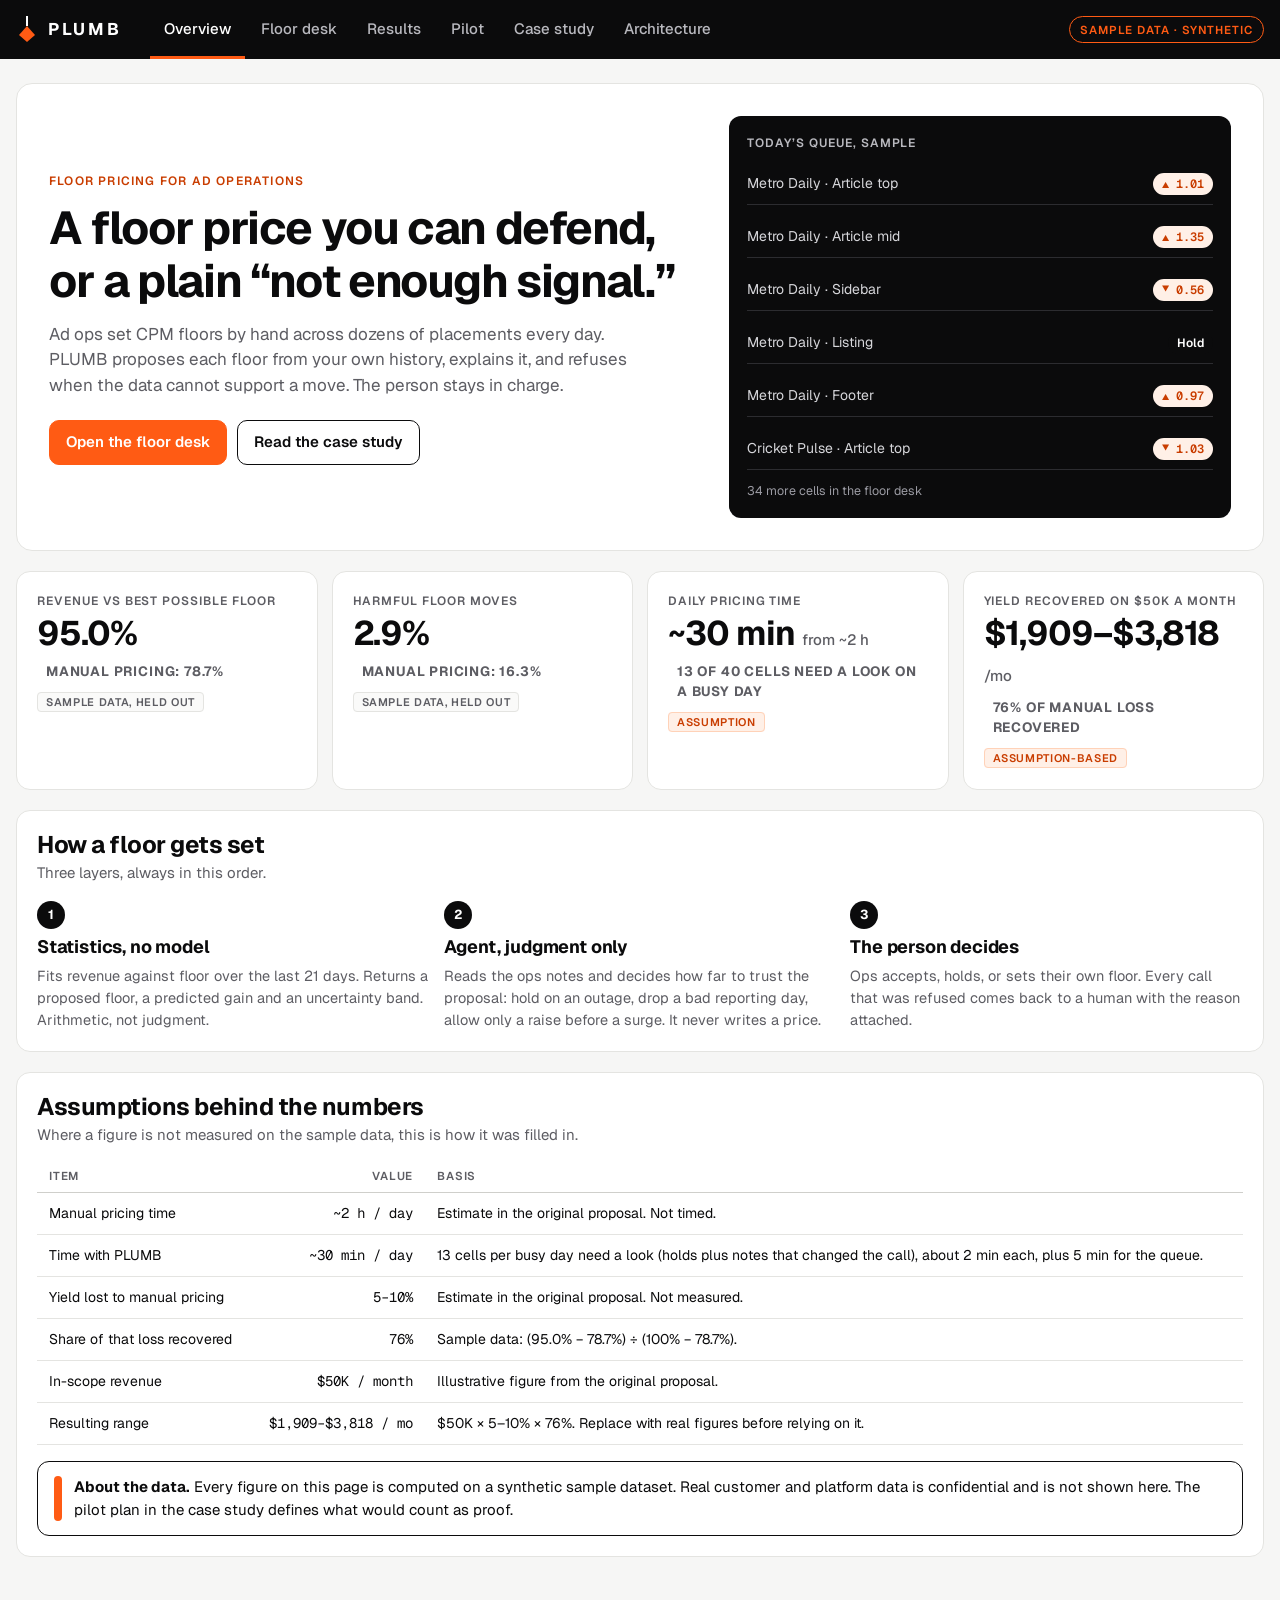
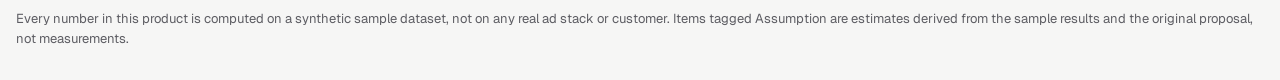
==== demo/index.html @ f1eec6b3 "Static hosting entry (demo/index.html) and Vercel notes Co-Authored-By: Claude Sonnet 5.5 <noreply@a" ====
<!doctype html><html lang="en"><head><meta charset="utf-8"><meta name="viewport" content="width=device-width, initial-scale=1"><style>:root{color-scheme:light}body{margin:0}[hidden]{display:none!important}</style><title>PLUMB</title></head><body>
<link rel="preconnect" href="https://fonts.googleapis.com">
<link rel="stylesheet" href="https://fonts.googleapis.com/css2?family=Geist:wght@400;500;600;700&family=Geist+Mono:wght@400;500&display=swap">
<style>
/* Product console: black top bar, white working surface, one orange for everything that is actionable or recommended. Red is reserved for warnings and misses. */
:root {
  --bg: #f6f6f5;
  --surface: #ffffff;
  --surface-2: #fafaf9;
  --ink: #0b0b0c;
  --muted: #5d5d63;
  --faint: #8c8c93;
  --line: #e4e4e1;
  --line-strong: #cfcfcb;
  --accent: #ff5b14;
  --accent-ink: #c93d00;
  --accent-soft: #fff0e7;
  --red: #d92d20;
  --red-soft: #fdecea;
  --font-ui: "Geist", system-ui, -apple-system, "Segoe UI", sans-serif;
  --font-num: "Geist Mono", ui-monospace, "SF Mono", Menlo, monospace;
  color-scheme: light;
}
* { box-sizing: border-box; }
body { background: var(--bg); color: var(--ink); font-family: var(--font-ui); font-size: 15px; line-height: 1.5; padding: 0; }
h1, h2, h3, h4 { margin: 0; line-height: 1.15; text-wrap: balance; letter-spacing: -0.01em; }
p { margin: 0; }
button { font: inherit; color: inherit; cursor: pointer; }
:focus-visible { outline: 2px solid var(--accent); outline-offset: 2px; }
.num { font-family: var(--font-num); font-variant-numeric: tabular-nums; }

/* top bar */
.topbar { background: var(--ink); color: #fff; padding: 0 16px; position: sticky; top: env(safe-area-inset-top, 0px); z-index: 20; }
.topin { max-width: 1280px; margin-inline: auto; display: flex; align-items: center; gap: 12px 28px; flex-wrap: wrap; min-height: 56px; }
.logo { display: flex; align-items: center; gap: 10px; font-weight: 700; letter-spacing: 0.16em; font-size: 17px; }
.logo svg { display: block; }
.navtabs { display: flex; gap: 2px; overflow-x: auto; flex: 1 1 auto; min-width: 0; }
.navtabs button { background: transparent; border: 0; color: #b9b9bf; padding: 18px 14px 15px; font-weight: 500; border-bottom: 3px solid transparent; white-space: nowrap; }
.navtabs button:hover { color: #fff; }
.navtabs button[aria-selected="true"] { color: #fff; border-bottom-color: var(--accent); }
.envchip { font-size: 11.5px; font-weight: 600; letter-spacing: 0.08em; text-transform: uppercase; border: 1px solid var(--accent); color: var(--accent); border-radius: 999px; padding: 4px 10px; white-space: nowrap; }

.page { max-width: 1280px; margin-inline: auto; padding-inline: 16px; padding-block: 24px 48px; display: flex; flex-direction: column; gap: 20px; }
.page[hidden] { display: none; }

/* pilot */
.tl { display: flex; gap: 4px; }
.tseg { display: flex; flex-direction: column; gap: 2px; padding: 8px 10px; border-radius: 8px; font-size: 12.5px; flex: 1 1 0; min-width: 0; }
.tseg b { font-size: 13px; }
.tseg.s1 { background: var(--surface-2); border: 1px solid var(--line); }
.tseg.s2 { background: var(--accent-soft); border: 1px solid #ffd2b8; color: var(--accent-ink); }
.tseg.s3 { background: var(--ink); color: #fff; }
ul.plain, ol.plain { padding-left: 20px; display: flex; flex-direction: column; gap: 8px; }
.chips { display: flex; flex-wrap: wrap; gap: 8px; }

/* shared */
.card { background: var(--surface); border: 1px solid var(--line); border-radius: 14px; padding: 20px; min-width: 0; }
.eyebrow { font-size: 12px; letter-spacing: 0.1em; text-transform: uppercase; font-weight: 600; color: var(--accent-ink); }
.label { font-size: 12px; letter-spacing: 0.08em; text-transform: uppercase; font-weight: 600; color: var(--muted); }
.btn { border-radius: 10px; padding: 10px 16px; font-weight: 600; border: 1px solid var(--ink); background: var(--surface); }
.btn:hover { background: var(--surface-2); }
.btn.primary { background: var(--accent); border-color: var(--accent); color: #fff; }
.btn.primary:hover { background: var(--accent-ink); border-color: var(--accent-ink); }
.btn.dark { background: var(--ink); color: #fff; }
.btn.dark:hover { background: #26262a; }
.btn.small { padding: 7px 12px; font-size: 13.5px; border-radius: 8px; }
.btn[aria-pressed="true"] { outline: 2px solid var(--accent); outline-offset: 1px; }
.btn[disabled] { opacity: 0.45; cursor: default; }
.pill { display: inline-flex; align-items: center; gap: 5px; font-size: 12px; font-weight: 600; padding: 2px 9px; border-radius: 999px; white-space: nowrap; }
.pill.rec { background: var(--accent-soft); color: var(--accent-ink); }
.pill.hold { background: var(--ink); color: #fff; }
.pill.flag { background: var(--red-soft); color: var(--red); }
.pill.plain { background: var(--surface-2); color: var(--muted); border: 1px solid var(--line); }
.tag { font-size: 11px; font-weight: 600; letter-spacing: 0.06em; text-transform: uppercase; padding: 2px 8px; border-radius: 4px; background: var(--surface-2); border: 1px solid var(--line); color: var(--muted); }
.tag.assume { background: var(--accent-soft); border-color: #ffd2b8; color: var(--accent-ink); }

/* overview */
.hero { display: grid; grid-template-columns: minmax(0, 1.3fr) minmax(0, 1fr); gap: 28px; align-items: center; padding: 32px; background: var(--surface); border: 1px solid var(--line); border-radius: 16px; }
.hero h1 { font-size: clamp(30px, 4.2vw, 46px); font-weight: 700; letter-spacing: -0.03em; }
.hero p.lead { color: var(--muted); font-size: 17px; margin-top: 14px; max-width: 54ch; }
.hero .ctas { display: flex; gap: 10px; flex-wrap: wrap; margin-top: 22px; }
.heroviz { background: var(--ink); color: #fff; border-radius: 12px; padding: 18px; display: flex; flex-direction: column; gap: 12px; }
.heroviz .row { display: flex; justify-content: space-between; align-items: center; gap: 12px; padding: 9px 0; border-bottom: 1px solid #2c2c30; font-size: 14px; }
.heroviz .row:last-child { border-bottom: 0; }
.heroviz .nm { color: #d6d6da; }
.kpis { display: grid; grid-template-columns: repeat(auto-fit, minmax(230px, 1fr)); gap: 14px; }
.kpi { display: flex; flex-direction: column; gap: 6px; }
.kpi .big { font-size: 34px; font-weight: 700; letter-spacing: -0.03em; line-height: 1.05; }
.kpi .big small { font-size: 15px; font-weight: 500; color: var(--muted); letter-spacing: 0; }
.kpi .vs { color: var(--muted); font-size: 13.5px; }
.steps { display: grid; grid-template-columns: repeat(auto-fit, minmax(260px, 1fr)); gap: 14px; }
.step { display: flex; flex-direction: column; gap: 8px; }
.step .n { width: 28px; height: 28px; border-radius: 50%; background: var(--ink); color: #fff; display: grid; place-items: center; font-weight: 700; font-size: 13px; }
.step h3 { font-size: 18px; }
.step p { color: var(--muted); font-size: 14.5px; }
.sectionhead { display: flex; flex-direction: column; gap: 4px; }
.sectionhead h2 { font-size: 24px; letter-spacing: -0.02em; }
.sectionhead p { color: var(--muted); }
.tablewrap { overflow-x: auto; }
table.t { border-collapse: collapse; width: 100%; font-size: 14px; }
table.t th { text-align: left; font-size: 11.5px; letter-spacing: 0.07em; text-transform: uppercase; color: var(--muted); font-weight: 600; padding: 8px 12px; border-bottom: 1px solid var(--line-strong); background: var(--surface); }
table.t td { padding: 10px 12px; border-bottom: 1px solid var(--line); vertical-align: top; }
table.t td.r, table.t th.r { text-align: right; }
.callout { border: 1px solid var(--ink); border-radius: 12px; padding: 14px 16px; background: var(--surface); display: flex; gap: 12px; align-items: flex-start; }
.callout b { font-weight: 700; }
.callout .mark { width: 8px; align-self: stretch; background: var(--accent); border-radius: 4px; flex: none; }

/* floor desk */
.toolbar { display: flex; flex-wrap: wrap; align-items: center; justify-content: space-between; gap: 12px 20px; }
.toolbar .left { display: flex; flex-direction: column; gap: 4px; }
.toolbar h2 { font-size: 24px; letter-spacing: -0.02em; }
.toolbar .actions { display: flex; gap: 8px; flex-wrap: wrap; align-items: center; }
select { font: inherit; padding: 8px 10px; border-radius: 8px; border: 1px solid var(--line-strong); background: var(--surface); color: var(--ink); }
.statusline { font-size: 14px; color: var(--muted); min-height: 21px; }
.statusline b { color: var(--ink); }
.filters { display: flex; gap: 8px; flex-wrap: wrap; align-items: center; justify-content: space-between; }
.chips { display: flex; gap: 6px; flex-wrap: wrap; }
.chip { border: 1px solid var(--line-strong); background: var(--surface); border-radius: 999px; padding: 6px 13px; font-weight: 500; font-size: 14px; }
.chip[aria-pressed="true"] { background: var(--ink); color: #fff; border-color: var(--ink); }
.chip .c { color: var(--faint); margin-left: 5px; font-family: var(--font-num); font-size: 12.5px; }
.chip[aria-pressed="true"] .c { color: #b9b9bf; }
.workspace { display: grid; grid-template-columns: minmax(0, 1.25fr) minmax(0, 1fr); gap: 16px; align-items: start; }
.queue { padding: 0; overflow: hidden; }
.queuescroll { max-height: 680px; overflow: auto; }
table.q { border-collapse: separate; border-spacing: 0; width: 100%; font-size: 14px; }
table.q th { position: sticky; top: 0; background: var(--surface-2); z-index: 2; text-align: left; font-size: 11.5px; letter-spacing: 0.07em; text-transform: uppercase; color: var(--muted); font-weight: 600; padding: 10px 12px; border-bottom: 1px solid var(--line-strong); white-space: nowrap; }
table.q td { padding: 9px 12px; border-bottom: 1px solid var(--line); white-space: nowrap; }
table.q tr.row { cursor: pointer; }
table.q tr.row:hover td { background: var(--surface-2); }
table.q tr.row[aria-selected="true"] td { background: var(--accent-soft); }
table.q tr.row[aria-selected="true"] td:first-child { box-shadow: inset 3px 0 0 var(--accent); }
table.q .r { text-align: right; }
table.q.wrap th { white-space: normal; min-width: 90px; }
table.q.wrap td { white-space: normal; }
.cn { font-weight: 600; }
.cs { color: var(--faint); font-size: 12.5px; }
.st-pending { color: var(--faint); }
.st-done { color: var(--accent-ink); font-weight: 600; }
.detail { position: sticky; top: calc(72px + env(safe-area-inset-top, 0px)); display: flex; flex-direction: column; gap: 14px; }
.detailhead { display: flex; flex-direction: column; gap: 4px; }
.detailhead h3 { font-size: 22px; letter-spacing: -0.02em; }
.detailhead .meta { color: var(--muted); font-size: 13.5px; display: flex; gap: 4px 14px; flex-wrap: wrap; }
.callbox { border: 1px solid var(--line-strong); border-radius: 12px; padding: 14px; display: flex; flex-direction: column; gap: 10px; }
.callbox.rec { border-color: var(--accent); background: var(--accent-soft); }
.callbox .big { font-size: 26px; font-weight: 700; letter-spacing: -0.02em; line-height: 1.1; }
.callbox .big.rec { color: var(--accent-ink); }
.callbox .why { color: var(--muted); font-size: 14px; }
dl.facts { display: grid; grid-template-columns: auto 1fr; gap: 5px 14px; margin: 0; font-size: 13.5px; }
dl.facts dt { color: var(--muted); }
dl.facts dd { margin: 0; text-align: right; }
.notes { display: flex; flex-direction: column; gap: 8px; margin: 0; padding: 0; list-style: none; }
.notes li { border: 1px solid var(--line); border-radius: 8px; padding: 8px 10px; background: var(--surface-2); font-size: 13.5px; display: flex; flex-direction: column; gap: 3px; }
.notes .age { font-size: 11px; color: var(--faint); letter-spacing: 0.05em; text-transform: uppercase; font-weight: 600; }
.notes .read { font-size: 12.5px; color: var(--accent-ink); font-weight: 600; }
.empty { color: var(--faint); font-size: 13.5px; }
.decide .row { display: flex; flex-wrap: wrap; gap: 8px; }
.custom { display: flex; align-items: center; gap: 10px; flex-wrap: wrap; font-size: 13.5px; color: var(--muted); margin-top: 10px; }
.custom input[type="range"] { flex: 1 1 140px; accent-color: var(--accent); min-width: 0; }
svg.chart { width: 100%; height: auto; display: block; }
svg text { font-family: var(--font-num); font-size: 11px; fill: var(--muted); }
svg .axis { stroke: var(--line-strong); }
svg .grid { stroke: var(--line); stroke-dasharray: 2 4; }
svg .fit { stroke: var(--accent); stroke-width: 2.6; fill: none; }
svg .fitraw { stroke: var(--faint); stroke-width: 1.5; stroke-dasharray: 5 4; fill: none; }
svg .pt { fill: var(--ink); opacity: 0.85; }
svg .ptx { fill: var(--surface); stroke: var(--red); stroke-width: 1.8; }
svg .now { stroke: var(--ink); stroke-width: 1.4; }
svg .sys { stroke: var(--accent); stroke-width: 2; }
svg .man { stroke: var(--faint); stroke-width: 1.6; stroke-dasharray: 4 3; }
svg .best { stroke: var(--red); stroke-width: 1.4; stroke-dasharray: 2 3; }
svg text.l-now { fill: var(--ink); font-weight: 500; }
svg text.l-sys { fill: var(--accent-ink); font-weight: 500; }
svg text.l-man { fill: var(--muted); }
.daysummary { display: flex; flex-direction: column; gap: 12px; }
.sumrow { display: grid; grid-template-columns: minmax(130px, 200px) minmax(0, 1fr) 150px; gap: 6px 14px; align-items: center; font-size: 14px; }
.sumrow .bar { height: 14px; border-radius: 4px; background: var(--line); position: relative; }
.sumrow .bar i { position: absolute; inset: 0 auto 0 0; border-radius: 4px; background: var(--faint); }
.sumrow.you .bar i { background: var(--accent); }
.sumrow.best .bar i { background: var(--ink); }
.sumrow .v { text-align: right; font-family: var(--font-num); font-size: 13px; }
.sumrow.you { font-weight: 700; }
.resulttable td.r { text-align: right; white-space: nowrap; }
.resulttable tr.you td { font-weight: 700; background: var(--accent-soft); }
.dot { display: inline-block; width: 10px; height: 10px; border-radius: 50%; margin-right: 8px; vertical-align: -1px; }

/* results */
.arm { display: grid; grid-template-columns: minmax(170px, 260px) minmax(0, 1fr) 190px; gap: 6px 14px; align-items: center; padding: 8px 0; border-bottom: 1px solid var(--line); }
.arm:last-child { border-bottom: 0; }
.arm .nm { font-weight: 500; }
.arm .barbig { height: 20px; border-radius: 4px; background: var(--line); position: relative; }
.arm .barbig i { position: absolute; inset: 0 auto 0 0; border-radius: 4px; }
.arm .barbig b { position: absolute; top: 6px; bottom: 6px; background: var(--ink); opacity: 0.35; border-radius: 2px; }
.arm .vals { font-family: var(--font-num); font-size: 12.5px; text-align: right; color: var(--muted); line-height: 1.35; }
.arm .vals strong { color: var(--ink); font-size: 14px; }
.verdicts { display: grid; grid-template-columns: repeat(auto-fit, minmax(250px, 1fr)); gap: 12px; }
.verdict { border: 1px solid var(--line); border-radius: 12px; padding: 14px; display: flex; flex-direction: column; gap: 8px; background: var(--surface); }
.verdict h3 { font-size: 16px; }
.verdict p { color: var(--muted); font-size: 14px; }
.vs { align-self: flex-start; font-size: 11.5px; font-weight: 700; letter-spacing: 0.06em; text-transform: uppercase; padding: 3px 9px; border-radius: 4px; }
.vs.yes { background: var(--ink); color: #fff; }
.vs.no { background: var(--red-soft); color: var(--red); }
.vs.mix { background: var(--accent-soft); color: var(--accent-ink); }
.two { display: grid; grid-template-columns: repeat(auto-fit, minmax(340px, 1fr)); gap: 16px; }
td.heat { text-align: center; font-family: var(--font-num); }
td.best { font-weight: 700; color: var(--accent-ink); }

/* case study */
.article { max-width: 760px; margin-inline: auto; display: flex; flex-direction: column; gap: 18px; width: 100%; }
.article h1 { font-size: clamp(30px, 4vw, 42px); font-weight: 700; letter-spacing: -0.03em; }
.article h2 { font-size: 24px; letter-spacing: -0.02em; margin-top: 14px; }
.article p, .article li { color: #2a2a2e; font-size: 16.5px; line-height: 1.6; }
.article ul, .article ol { margin: 0; padding-left: 22px; display: flex; flex-direction: column; gap: 8px; }
.byline { color: var(--muted); font-size: 14px; display: flex; gap: 6px 16px; flex-wrap: wrap; }
.facts4 { display: grid; grid-template-columns: repeat(auto-fit, minmax(150px, 1fr)); gap: 10px; }
.facts4 > div { border: 1px solid var(--line); border-radius: 10px; padding: 12px; background: var(--surface); display: flex; flex-direction: column; gap: 2px; }
.facts4 b { font-size: 22px; letter-spacing: -0.02em; }
.facts4 span { color: var(--muted); font-size: 13px; }
.iter { display: flex; flex-direction: column; gap: 10px; }
.iter .it { border-left: 3px solid var(--accent); padding: 4px 0 4px 14px; }
.iter .it h3 { font-size: 16.5px; }
.iter .it p { font-size: 15.5px; }

/* architecture */
.flow { display: grid; grid-template-columns: repeat(5, minmax(0, 1fr)); gap: 0; align-items: stretch; }
.node { border: 1px solid var(--line-strong); border-radius: 12px; padding: 14px; background: var(--surface); display: flex; flex-direction: column; gap: 6px; position: relative; margin-right: 26px; }
.node:last-child { margin-right: 0; }
.node:not(:last-child)::after { content: ""; position: absolute; right: -26px; top: 50%; width: 26px; height: 2px; background: var(--ink); }
.node:not(:last-child)::before { content: ""; position: absolute; right: -27px; top: calc(50% - 4px); border-left: 7px solid var(--ink); border-top: 5px solid transparent; border-bottom: 5px solid transparent; }
.node.hot { border-color: var(--accent); background: var(--accent-soft); }
.node.dark { background: var(--ink); color: #fff; border-color: var(--ink); }
.node h3 { font-size: 15.5px; }
.node p { font-size: 13px; color: var(--muted); }
.node.dark p { color: #c7c7cc; }
pre.code { background: var(--ink); color: #f2f2f3; border-radius: 12px; padding: 16px; font-family: var(--font-num); font-size: 12.5px; line-height: 1.55; overflow-x: auto; margin: 0; }
pre.code .k { color: #ffa77a; }
.layers { display: grid; grid-template-columns: repeat(auto-fit, minmax(280px, 1fr)); gap: 14px; }
.layers .card { display: flex; flex-direction: column; gap: 8px; }
.layers h3 { font-size: 18px; }
.layers p, .layers li { font-size: 14.5px; color: var(--muted); }
.layers ul { margin: 0; padding-left: 18px; display: flex; flex-direction: column; gap: 4px; }
footer.foot { color: var(--muted); font-size: 13px; padding-block: 4px; }

@media (max-width: 960px) {
  .hero { grid-template-columns: minmax(0, 1fr); padding: 22px; }
  .workspace { grid-template-columns: minmax(0, 1fr); }
  .detail { position: static; }
  .flow { grid-template-columns: minmax(0, 1fr); gap: 26px; }
  .node { margin-right: 0; }
  .node:not(:last-child)::after { right: auto; left: 50%; top: auto; bottom: -26px; width: 2px; height: 26px; }
  .node:not(:last-child)::before { right: auto; left: calc(50% - 4px); top: auto; bottom: -27px; border-left: 5px solid transparent; border-right: 5px solid transparent; border-top: 7px solid var(--ink); border-bottom: 0; }
}
@media (max-width: 640px) {
  .arm { grid-template-columns: minmax(0, 1fr); }
  .arm .vals { text-align: left; }
  .sumrow { grid-template-columns: minmax(0, 1fr); }
  .sumrow .v { text-align: left; }
  .hide-s { display: none; }
  .card { padding: 16px; }
}
</style>

<div class="topbar">
  <div class="topin">
    <div class="logo">
      <svg width="22" height="26" viewBox="0 0 22 26" aria-hidden="true"><line x1="11" y1="0" x2="11" y2="10" stroke="#fff" stroke-width="2"/><path d="M11 10 L19 19 L11 26 L3 19 Z" fill="#ff5b14"/></svg>
      PLUMB
    </div>
    <nav class="navtabs" role="tablist" aria-label="Sections">
      <button role="tab" id="tab-overview" aria-selected="true" type="button">Overview</button>
      <button role="tab" id="tab-desk" aria-selected="false" type="button">Floor desk</button>
      <button role="tab" id="tab-results" aria-selected="false" type="button">Results</button>
      <button role="tab" id="tab-pilot" aria-selected="false" type="button">Pilot</button>
      <button role="tab" id="tab-case" aria-selected="false" type="button">Case study</button>
      <button role="tab" id="tab-arch" aria-selected="false" type="button">Architecture</button>
    </nav>
    <span class="envchip">Sample data &middot; synthetic</span>
  </div>
</div>

<main class="page" id="p-overview" role="tabpanel"></main>
<main class="page" id="p-desk" role="tabpanel" hidden></main>
<main class="page" id="p-results" role="tabpanel" hidden></main>
<main class="page" id="p-pilot" role="tabpanel" hidden></main>
<main class="page" id="p-case" role="tabpanel" hidden></main>
<main class="page" id="p-arch" role="tabpanel" hidden></main>
<div class="page" style="padding-block: 0 28px"><footer class="foot">Every number in this product is computed on a synthetic sample dataset, not on any real ad stack or customer. Items tagged Assumption are estimates derived from the sample results and the original proposal, not measurements.</footer></div>

<script>
const DAYS = [{"d":109,"date":"2026-07-19","cells":[{"p":0,"name":"Metro Daily \u00b7 Article top","site":"Metro Daily","place":"Article top","tier":"thick","req":16688,"cur":0.9954,"manual":1.1404,"target":0.9954,"refused":false,"reason":"","hist_f":[0.9596,0.957,0.9746,1.0423,0.9689,1.0004,1.0635,1.0797,1.1073,0.9405,0.9976,0.9588,1.0129,1.0399,1.0181,0.9108,0.8558,0.9155,0.873,0.9957,0.9954],"hist_R":[1.5913,1.0821,1.1268,1.1591,1.1861,1.2098,1.1081,1.0973,0.8978,1.0412,1.0915,1.152,1.0893,1.0393,1.0586,1.1263,1.0056,0.9785,1.0261,1.1211,1.1115],"notes":[{"age":2,"text":"Deploy v2.26 rolled out, no change in bid flow"}],"beta":[1.1531,-0.6074,-11.9639],"beta_raw":[1.1531,-0.6074,-11.9639],"gain":0.0075,"se":0.0125,"z":0.5958,"concave":true,"exclude_last":0,"direction":"both","evidence":[["benign, ignored","Deploy v2.26 rolled out, no change in bid flow"]],"curve":[[0.3556,19.8319],[0.3794,19.8358],[0.4049,19.8377],[0.432,19.8431],[0.4609,19.8455],[0.4918,19.8493],[0.5248,19.8566],[0.56,19.8595],[0.5975,19.8642],[0.6375,19.8813],[0.6802,19.9016],[0.7258,19.9128],[0.7745,19.8941],[0.8264,19.8955],[0.8817,19.861],[0.9408,19.7953],[1.0039,19.596],[1.0712,19.3721],[1.1429,19.0326],[1.2195,18.4606],[1.3012,17.7937],[1.3884,16.9458],[1.4815,15.7709],[1.5808,14.7996],[1.6867,13.3872],[1.7997,11.9495],[1.9203,10.4889],[2.049,9.2684],[2.1863,8.0972],[2.3328,6.7258],[2.4891,5.5094],[2.6559,4.5017],[2.8339,3.7325]],"best":0.7258},{"p":1,"name":"Metro Daily \u00b7 Article mid","site":"Metro Daily","place":"Article mid","tier":"thick","req":52814,"cur":1.7756,"manual":1.97,"target":1.7756,"refused":false,"reason":"","hist_f":[2.4726,2.1971,2.2894,2.1517,2.1474,2.3138,2.2569,2.2703,2.3769,2.1496,1.8429,1.8512,1.804,1.6872,1.9021,1.7883,1.7596,1.7557,1.7309,1.7654,1.7756],"hist_R":[0.9039,0.8888,0.8634,0.9372,1.1152,1.1694,1.1355,0.8871,0.9531,0.9265,1.2832,1.296,1.2803,0.9436,1.4088,1.3649,1.3202,1.4201,1.4347,1.275,1.2513],"notes":[{"age":1,"text":"Invoice reconciliation for last month done"}],"beta":[1.2823,-0.5951,-2.2677],"beta_raw":[1.2823,-0.5951,-2.2677],"gain":0.039,"se":0.1706,"z":0.2288,"concave":true,"exclude_last":0,"direction":"both","evidence":[],"curve":[[0.6375,69.8727],[0.6802,69.9448],[0.7258,70.0199],[0.7745,70.0118],[0.8264,70.1017],[0.8817,70.1064],[0.9408,70.1342],[1.0039,69.925],[1.0712,69.7686],[1.1429,69.4269],[1.2195,68.6973],[1.3012,67.9293],[1.3884,67.1732],[1.4815,65.8773],[1.5808,64.6417],[1.6867,62.5619],[1.7997,59.9871],[1.9203,57.0116],[2.049,54.3296],[2.1863,51.6009],[2.3328,47.6998],[2.4891,43.657],[2.6559,39.7059],[2.8339,35.8218],[3.0238,32.7654],[3.2264,29.4958],[3.4426,26.013],[3.6733,22.6763],[3.9195,19.0188],[4.1822,15.6294],[4.4624,13.503],[4.7614,11.3349],[5.0805,9.514]],"best":0.9408},{"p":2,"name":"Metro Daily \u00b7 Sidebar","site":"Metro Daily","place":"Sidebar","tier":"thick","req":171586,"cur":0.6676,"manual":0.8709,"target":0.6676,"refused":false,"reason":"","hist_f":[0.5936,0.6287,0.7152,0.6847,0.7457,0.7159,0.7279,0.7642,0.7795,0.736,0.7157,0.6907,0.6968,0.7243,0.6654,0.7261,0.6756,0.6178,0.6598,0.6842,0.6676],"hist_R":[0.6001,0.7531,0.7739,0.7541,0.7022,0.7483,0.6776,0.7006,0.6212,0.7423,0.7354,0.7075,0.7742,0.7456,0.6931,0.5872,0.6056,0.6896,0.7303,0.699,0.6971],"notes":[{"age":2,"text":"New ops dashboard link shared in channel"}],"beta":[0.7185,0.26,-4.4382],"beta_raw":[0.7185,0.26,-4.4382],"gain":0.0038,"se":0.0052,"z":0.7333,"concave":true,"exclude_last":0,"direction":"both","evidence":[],"curve":[[0.241,130.2765],[0.2571,130.2893],[0.2743,130.3053],[0.2927,130.3262],[0.3123,130.3345],[0.3333,130.3646],[0.3556,130.3755],[0.3794,130.4109],[0.4049,130.4396],[0.432,130.4609],[0.4609,130.3966],[0.4918,130.3583],[0.5248,130.3497],[0.56,129.7223],[0.5975,129.2136],[0.6375,127.9931],[0.6802,126.4604],[0.7258,123.9163],[0.7745,120.1127],[0.8264,114.6388],[0.8817,109.0269],[0.9408,102.7346],[1.0039,94.5596],[1.0712,85.7098],[1.1429,76.8877],[1.2195,66.304],[1.3012,57.7132],[1.3884,49.3487],[1.4815,41.1512],[1.5808,33.4944],[1.6867,27.0115],[1.7997,21.0388],[1.9203,16.555]],"best":0.432},{"p":3,"name":"Metro Daily \u00b7 Listing","site":"Metro Daily","place":"Listing","tier":"thin","req":399,"cur":2.0751,"manual":2.0751,"target":2.0751,"refused":true,"reason":"insufficient_signal: thin traffic","hist_f":[2.2441,2.2767,2.2345,2.2537,2.256,2.0385,2.0584,2.0973,2.0737,2.0855,2.0556,2.001,1.9312,1.9997,1.9096,2.0017,2.0205,2.0439,2.1206,2.2577,2.0751],"hist_R":[2.3842,2.1486,1.9692,2.5883,2.5412,2.5006,2.4079,2.2256,2.0893,2.3464,2.2776,2.2214,2.4897,2.6425,2.5138,2.0556,1.884,2.0302,2.0242,2.1271,2.0742],"notes":[{"age":2,"text":"New ops dashboard link shared in channel"}],"beta":[2.1845,-1.4256,32.7408],"beta_raw":[2.1845,-1.4256,32.7408],"gain":2.4027,"se":1.2921,"z":1.8596,"concave":false,"exclude_last":0,"direction":"both","evidence":[],"curve":[[0.7745,0.8585],[0.8264,0.8588],[0.8817,0.859],[0.9408,0.8594],[1.0039,0.8598],[1.0712,0.8601],[1.1429,0.8608],[1.2195,0.8603],[1.3012,0.86],[1.3884,0.86],[1.4815,0.8585],[1.5808,0.8572],[1.6867,0.8542],[1.7997,0.8485],[1.9203,0.8396],[2.049,0.8288],[2.1863,0.8161],[2.3328,0.8022],[2.4891,0.7852],[2.6559,0.7598],[2.8339,0.7326],[3.0238,0.7059],[3.2264,0.6714],[3.4426,0.6378],[3.6733,0.5982],[3.9195,0.5534],[4.1822,0.5103],[4.4624,0.4722],[4.7614,0.4238],[5.0805,0.3722],[5.421,0.3322],[5.7842,0.2954],[6.1718,0.2576]],"best":1.1429},{"p":4,"name":"Metro Daily \u00b7 Footer","site":"Metro Daily","place":"Footer","tier":"thick","req":30457,"cur":1.6371,"manual":1.6664,"target":1.6371,"refused":false,"reason":"","hist_f":[2.0201,1.9056,1.9192,1.8815,1.828,1.8579,1.7557,1.7858,1.9018,1.8256,2.0216,1.7973,1.633,1.5444,1.4839,1.4529,1.4795,1.6127,1.6478,1.6625,1.6371],"hist_R":[1.3609,1.3824,1.4639,1.5965,1.7077,1.7171,1.6772,1.0231,1.3307,1.4395,1.45,1.5648,1.6985,1.683,1.6403,1.4427,1.4344,1.5379,1.5779,1.5641,1.441],"notes":[],"beta":[1.5623,-0.0652,-3.5721],"beta_raw":[1.5623,-0.0652,-3.5721],"gain":0.0003,"se":0.0054,"z":0.055,"concave":true,"exclude_last":0,"direction":"both","evidence":[],"curve":[[0.5975,43.1922],[0.6375,43.222],[0.6802,43.2836],[0.7258,43.303],[0.7745,43.3803],[0.8264,43.4255],[0.8817,43.4322],[0.9408,43.4749],[1.0039,43.453],[1.0712,43.3587],[1.1429,43.2028],[1.2195,43.0396],[1.3012,42.8259],[1.3884,42.3945],[1.4815,42.0223],[1.5808,41.5428],[1.6867,40.9538],[1.7997,40.0824],[1.9203,38.8616],[2.049,37.5],[2.1863,36.055],[2.3328,34.141],[2.4891,32.0646],[2.6559,30.0951],[2.8339,28.0477],[3.0238,26.0272],[3.2264,24.0694],[3.4426,21.8179],[3.6733,19.5592],[3.9195,17.3523],[4.1822,15.4781],[4.4624,13.6799],[4.7614,12.1764]],"best":0.9408},{"p":5,"name":"Cricket Pulse \u00b7 Article top","site":"Cricket Pulse","place":"Article top","tier":"mid","req":1727,"cur":1.7356,"manual":1.8102,"target":1.9524,"refused":false,"reason":"","hist_f":[1.1831,1.1563,1.116,1.2042,1.2531,1.1567,1.1486,1.1529,1.1382,1.1225,1.0364,1.1178,1.2366,1.2896,1.3994,1.382,1.3591,1.5351,1.5846,1.687,1.7356],"hist_R":[1.0933,1.0239,0.9485,0.9065,1.0716,1.038,0.9302,0.9937,0.9367,1.0111,1.0889,1.0335,1.1064,1.0212,0.8622,1.2306,1.2041,0.7401,1.4139,1.2674,1.3943],"notes":[{"age":1,"text":"Weekly sync moved to 4pm"}],"beta":[1.3335,1.7679,2.3788],"beta_raw":[1.3335,1.7679,2.3788],"gain":0.5906,"se":0.3137,"z":1.8828,"concave":false,"exclude_last":0,"direction":"both","evidence":[],"curve":[[0.6375,1.5993],[0.6802,1.6058],[0.7258,1.605],[0.7745,1.6041],[0.8264,1.5973],[0.8817,1.5891],[0.9408,1.575],[1.0039,1.5581],[1.0712,1.5306],[1.1429,1.5045],[1.2195,1.466],[1.3012,1.4146],[1.3884,1.372],[1.4815,1.3168],[1.5808,1.2481],[1.6867,1.1855],[1.7997,1.091],[1.9203,1.0037],[2.049,0.9171],[2.1863,0.8125],[2.3328,0.7341],[2.4891,0.642],[2.6559,0.5539],[2.8339,0.4914],[3.0238,0.4259],[3.2264,0.3741],[3.4426,0.3151],[3.6733,0.2684],[3.9195,0.2157],[4.1822,0.1708],[4.4624,0.1513],[4.7614,0.1136],[5.0805,0.0825]],"best":0.6802},{"p":6,"name":"Cricket Pulse \u00b7 Article mid","site":"Cricket Pulse","place":"Article mid","tier":"thick","req":44131,"cur":1.5942,"manual":1.6372,"target":1.4943,"refused":false,"reason":"","hist_f":[1.5031,1.5195,1.3868,1.4008,1.4276,1.3874,1.5579,1.5989,1.4425,1.4811,1.4136,1.5008,1.437,1.5272,1.5982,1.4685,1.4933,1.5345,1.4819,1.4916,1.5942],"hist_R":[1.8962,1.1858,1.1576,1.1284,1.0682,1.167,1.0438,1.037,1.1095,1.1015,1.3446,1.3856,1.1864,1.1623,0.8132,1.0589,1.0731,1.1153,1.3307,1.2957,1.2735],"notes":[{"age":0,"text":"Reminder: update sprint tickets"}],"beta":[1.0455,-5.4969,-35.7969],"beta_raw":[1.0455,-5.4969,-35.7969],"gain":0.2106,"se":0.1302,"z":1.618,"concave":true,"exclude_last":0,"direction":"both","evidence":[],"curve":[[0.56,64.3067],[0.5975,64.3212],[0.6375,64.3533],[0.6802,64.3697],[0.7258,64.3517],[0.7745,64.3814],[0.8264,64.4205],[0.8817,64.4392],[0.9408,64.4014],[1.0039,64.3706],[1.0712,64.2538],[1.1429,63.7562],[1.2195,63.3446],[1.3012,62.8331],[1.3884,61.6752],[1.4815,60.5261],[1.5808,58.7882],[1.6867,57.0396],[1.7997,55.0882],[1.9203,52.2744],[2.049,48.9133],[2.1863,45.7678],[2.3328,41.7178],[2.4891,37.9974],[2.6559,34.5468],[2.8339,31.3953],[3.0238,28.3047],[3.2264,24.6219],[3.4426,21.3122],[3.6733,18.0383],[3.9195,15.717],[4.1822,13.4735],[4.4624,11.112],[4.7614,8.9398]],"best":0.8817},{"p":7,"name":"Cricket Pulse \u00b7 Sidebar","site":"Cricket Pulse","place":"Sidebar","tier":"thick","req":134822,"cur":0.7128,"manual":0.9002,"target":0.7128,"refused":true,"reason":"insufficient_signal: demand partner outage reported, history not representative","hist_f":[0.822,0.82,0.8068,0.793,0.7856,0.7668,0.8677,0.9305,0.9861,1.0928,0.8147,0.757,0.7974,0.7253,0.6749,0.6262,0.57,0.5649,0.7239,0.7182,0.7128],"hist_R":[1.4761,1.2344,1.1808,1.2205,1.2931,1.2909,1.2071,0.5499,1.245,1.3373,1.2714,1.4543,1.2682,1.2617,1.2734,1.1944,1.1239,0.9974,0.9584,1.2341,1.1386],"notes":[{"age":2,"text":"Bidder-G has gone quiet since morning, checking with their AM"}],"beta":[1.2124,0.2561,-1.0347],"beta_raw":[1.2124,0.2561,-1.0347],"gain":0.0158,"se":0.0332,"z":0.4764,"concave":true,"exclude_last":0,"direction":"both","evidence":[["outage","Bidder-G has gone quiet since morning, checking with their AM"]],"curve":[[0.2571,145.3634],[0.2743,145.4857],[0.2927,145.5761],[0.3123,145.7393],[0.3333,145.9287],[0.3556,146.1485],[0.3794,146.359],[0.4049,146.6065],[0.432,146.9336],[0.4609,147.2731],[0.4918,147.6914],[0.5248,148.0845],[0.56,148.3235],[0.5975,148.5985],[0.6375,148.9648],[0.6802,149.2316],[0.7258,149.8084],[0.7745,149.9985],[0.8264,150.2537],[0.8817,150.2111],[0.9408,149.8513],[1.0039,149.3759],[1.0712,149.0783],[1.1429,148.5367],[1.2195,146.9626],[1.3012,145.0321],[1.3884,143.2241],[1.4815,140.8566],[1.5808,137.4759],[1.6867,133.5077],[1.7997,129.0333],[1.9203,124.6376],[2.049,118.5045]],"best":0.8264},{"p":8,"name":"Cricket Pulse \u00b7 Listing","site":"Cricket Pulse","place":"Listing","tier":"thick","req":54828,"cur":1.2569,"manual":1.4888,"target":1.3231,"refused":false,"reason":"","hist_f":[1.3086,1.2373,1.2267,1.2917,1.3446,1.369,1.3614,1.3979,1.3744,1.4277,1.341,1.376,1.4023,1.4018,1.3393,1.3774,1.3882,1.38,1.4171,1.2722,1.2569],"hist_R":[1.8506,1.8004,1.6282,1.8261,1.9615,1.9409,1.9116,2.079,1.8285,1.6512,1.763,1.6402,1.8166,1.8733,1.8978,2.0231,1.7909,1.9278,1.9178,1.8883,1.96],"notes":[{"age":2,"text":"Bidder-F timeout spike cleared, no impact on fill"}],"beta":[1.8164,2.8507,-23.5182],"beta_raw":[1.8164,2.8507,-23.5182],"gain":0.0864,"se":0.0505,"z":1.71,"concave":true,"exclude_last":0,"direction":"both","evidence":[["benign, ignored","Bidder-F timeout spike cleared, no impact on fill"]],"curve":[[0.4609,89.612],[0.4918,89.6287],[0.5248,89.6364],[0.56,89.6582],[0.5975,89.6803],[0.6375,89.7035],[0.6802,89.743],[0.7258,89.7618],[0.7745,89.8105],[0.8264,89.8309],[0.8817,89.8739],[0.9408,89.955],[1.0039,89.9467],[1.0712,89.9397],[1.1429,89.9155],[1.2195,89.6524],[1.3012,89.0602],[1.3884,88.0522],[1.4815,86.6138],[1.5808,84.8102],[1.6867,82.0989],[1.7997,78.6645],[1.9203,74.8199],[2.049,70.1053],[2.1863,64.2007],[2.3328,58.3724],[2.4891,52.2134],[2.6559,45.9907],[2.8339,39.2643],[3.0238,33.4662],[3.2264,28.2687],[3.4426,22.1287],[3.6733,17.0642]],"best":0.9408},{"p":9,"name":"Cricket Pulse \u00b7 Footer","site":"Cricket Pulse","place":"Footer","tier":"thin","req":288,"cur":1.1294,"manual":1.1294,"target":1.1294,"refused":true,"reason":"insufficient_signal: thin traffic","hist_f":[1.5289,1.4071,1.3277,1.2929,1.2225,1.2183,1.1326,1.1191,1.1478,1.1914,1.1175,1.151,1.1702,1.1264,1.1543,1.1051,1.09,1.1588,1.1726,1.1144,1.1294],"hist_R":[0.5883,0.6074,0.5701,0.9294,1.0023,1.0373,1.05,1.1495,1.0059,0.9499,0.9056,0.955,1.1633,1.1859,1.0522,1.0553,1.0672,1.0927,1.1605,1.2292,1.2843],"notes":[],"beta":[1.0996,-1.7337,-0.7431],"beta_raw":[1.0996,-1.7337,-0.7431],"gain":0.387,"se":0.3966,"z":0.9756,"concave":true,"exclude_last":0,"direction":"both","evidence":[],"curve":[[0.4049,0.3728],[0.432,0.3728],[0.4609,0.3728],[0.4918,0.3729],[0.5248,0.3729],[0.56,0.3728],[0.5975,0.3729],[0.6375,0.3728],[0.6802,0.3729],[0.7258,0.3729],[0.7745,0.3728],[0.8264,0.3723],[0.8817,0.3714],[0.9408,0.3704],[1.0039,0.3676],[1.0712,0.3635],[1.1429,0.358],[1.2195,0.3489],[1.3012,0.336],[1.3884,0.3231],[1.4815,0.3038],[1.5808,0.2797],[1.6867,0.2546],[1.7997,0.2259],[1.9203,0.1993],[2.049,0.1688],[2.1863,0.1424],[2.3328,0.1171],[2.4891,0.0964],[2.6559,0.0724],[2.8339,0.0543],[3.0238,0.042],[3.2264,0.0311]],"best":0.6802},{"p":10,"name":"Cinema Wire \u00b7 Article top","site":"Cinema Wire","place":"Article top","tier":"thick","req":396559,"cur":0.7394,"manual":1.0089,"target":0.7394,"refused":false,"reason":"","hist_f":[0.7657,0.7989,0.7738,0.7359,0.6718,0.7416,0.676,0.6679,0.6919,0.709,0.7922,0.7672,0.8047,0.6763,0.6932,0.7411,0.804,0.794,0.7859,0.7433,0.7394],"hist_R":[0.6792,1.1769,1.2388,1.2422,1.2414,1.6921,1.5116,1.0807,1.1645,1.0984,1.1458,1.1441,1.1274,1.1529,1.2236,1.2087,1.1124,1.2172,1.2801,1.2323,1.2982],"notes":[],"beta":[1.2358,-0.6062,-7.959],"beta_raw":[1.2358,-0.6062,-7.959],"gain":0.0115,"se":0.0291,"z":0.3951,"concave":true,"exclude_last":0,"direction":"both","evidence":[],"curve":[[0.2743,678.3063],[0.2927,678.3121],[0.3123,678.3183],[0.3333,678.325],[0.3556,678.332],[0.3794,678.3396],[0.4049,678.3477],[0.432,678.3572],[0.4609,678.3686],[0.4918,678.3809],[0.5248,678.3977],[0.56,678.4215],[0.5975,678.4531],[0.6375,678.4987],[0.6802,678.5691],[0.7258,678.5739],[0.7745,678.6902],[0.8264,678.8186],[0.8817,678.9368],[0.9408,679.1195],[1.0039,678.5275],[1.0712,678.5735],[1.1429,677.8929],[1.2195,677.5608],[1.3012,675.4039],[1.3884,668.2734],[1.4815,661.139],[1.5808,651.149],[1.6867,628.1488],[1.7997,606.1903],[1.9203,566.4991],[2.049,524.0209],[2.1863,472.3]],"best":0.9408},{"p":11,"name":"Cinema Wire \u00b7 Article mid","site":"Cinema Wire","place":"Article mid","tier":"thick","req":37715,"cur":0.6509,"manual":0.6509,"target":0.6509,"refused":false,"reason":"","hist_f":[0.7938,0.81,0.8381,0.8486,0.7605,0.7996,0.8029,0.7914,0.834,0.8312,0.8722,0.8366,0.8301,0.8031,0.7877,0.8209,0.7566,0.6526,0.7076,0.6782,0.6509],"hist_R":[1.2005,1.1204,1.1162,1.1107,1.1579,1.0202,1.0315,1.014,0.9267,0.943,0.9979,1.104,1.1345,1.0742,1.0507,0.9874,1.0463,1.1148,1.1197,1.149,1.0297],"notes":[],"beta":[1.0906,0.3635,-2.1594],"beta_raw":[1.0906,0.3635,-2.1594],"gain":0.0153,"se":0.0417,"z":0.3658,"concave":true,"exclude_last":0,"direction":"both","evidence":[],"curve":[[0.241,35.1094],[0.2571,35.1128],[0.2743,35.1168],[0.2927,35.1196],[0.3123,35.1263],[0.3333,35.1334],[0.3556,35.1403],[0.3794,35.1508],[0.4049,35.1676],[0.432,35.182],[0.4609,35.212],[0.4918,35.2236],[0.5248,35.2602],[0.56,35.2686],[0.5975,35.2924],[0.6375,35.2547],[0.6802,35.1516],[0.7258,35.0507],[0.7745,34.8236],[0.8264,34.4639],[0.8817,33.9638],[0.9408,33.1686],[1.0039,32.1656],[1.0712,31.1394],[1.1429,29.8756],[1.2195,28.2302],[1.3012,26.5476],[1.3884,24.575],[1.4815,22.0476],[1.5808,19.9327],[1.6867,18.0184],[1.7997,15.9174],[1.9203,13.9119]],"best":0.5975},{"p":12,"name":"Cinema Wire \u00b7 Sidebar","site":"Cinema Wire","place":"Sidebar","tier":"mid","req":4868,"cur":0.4852,"manual":0.5329,"target":0.4852,"refused":true,"reason":"insufficient_signal: floor barely varied, response curve not identified","hist_f":[0.5305,0.5574,0.506,0.5105,0.4992,0.5008,0.4967,0.4931,0.5155,0.4992,0.4995,0.5195,0.5483,0.5258,0.5064,0.5033,0.5162,0.5063,0.5191,0.5004,0.4852],"hist_R":[0.5754,0.601,0.544,0.5362,0.6038,0.5739,0.58,0.5501,0.5354,0.5221,0.5304,0.5561,0.5874,0.5549,0.5404,0.496,0.4787,0.5016,0.7617,0.6061,0.5863],"notes":[],"beta":[0.5654,-0.4629,5.6789],"beta_raw":[0.5654,-0.4629,5.6789],"gain":0.4707,"se":0.9082,"z":0.5182,"concave":false,"exclude_last":0,"direction":"both","evidence":[],"curve":[[0.1742,2.6847],[0.1859,2.6883],[0.1984,2.6924],[0.2117,2.6967],[0.2258,2.7016],[0.241,2.7057],[0.2571,2.7118],[0.2743,2.7182],[0.2927,2.7255],[0.3123,2.7328],[0.3333,2.7411],[0.3556,2.753],[0.3794,2.7548],[0.4049,2.7578],[0.432,2.7638],[0.4609,2.7666],[0.4918,2.7583],[0.5248,2.7393],[0.56,2.7172],[0.5975,2.6705],[0.6375,2.6285],[0.6802,2.5762],[0.7258,2.5048],[0.7745,2.4059],[0.8264,2.3176],[0.8817,2.1956],[0.9408,2.0684],[1.0039,1.9185],[1.0712,1.7497],[1.1429,1.6004],[1.2195,1.4384],[1.3012,1.2726],[1.3884,1.1559]],"best":0.4609},{"p":13,"name":"Cinema Wire \u00b7 Listing","site":"Cinema Wire","place":"Listing","tier":"thick","req":91755,"cur":0.3581,"manual":0.3581,"target":0.3581,"refused":false,"reason":"","hist_f":[0.3542,0.342,0.3365,0.374,0.3895,0.3829,0.3859,0.3849,0.4052,0.3836,0.3736,0.3665,0.3708,0.3866,0.3483,0.3652,0.3675,0.3898,0.3665,0.3578,0.3581],"hist_R":[0.5306,0.472,0.4643,0.4874,0.4824,0.463,0.5031,0.4835,0.4813,0.5058,0.509,0.509,0.4933,0.5501,0.5351,0.5309,0.5542,0.5708,0.5533,0.5332,0.5131],"notes":[],"beta":[0.5175,0.2994,-5.1546],"beta_raw":[0.5175,0.2994,-5.1546],"gain":0.0043,"se":0.0047,"z":0.9167,"concave":true,"exclude_last":0,"direction":"both","evidence":[],"curve":[[0.126,47.7463],[0.1344,47.7481],[0.1434,47.7528],[0.153,47.7579],[0.1633,47.7638],[0.1742,47.7682],[0.1859,47.7708],[0.1984,47.7788],[0.2117,47.7899],[0.2258,47.8052],[0.241,47.8244],[0.2571,47.8466],[0.2743,47.8617],[0.2927,47.8868],[0.3123,47.8784],[0.3333,47.8932],[0.3556,47.8429],[0.3794,47.7708],[0.4049,47.5668],[0.432,47.3733],[0.4609,46.8258],[0.4918,45.8772],[0.5248,45.0141],[0.56,43.4856],[0.5975,41.3219],[0.6375,38.8437],[0.6802,36.0327],[0.7258,32.6245],[0.7745,29.5328],[0.8264,26.1199],[0.8817,22.5569],[0.9408,19.0322],[1.0039,15.9495],[1.0712,13.4396]],"best":0.3333},{"p":14,"name":"Cinema Wire \u00b7 Footer","site":"Cinema Wire","place":"Footer","tier":"thin","req":497,"cur":4.5224,"manual":3.6744,"target":4.5224,"refused":true,"reason":"insufficient_signal: thin traffic","hist_f":[4.5539,4.4629,4.0835,4.4263,4.7894,4.5979,4.893,4.9986,4.9963,5.1106,5.4368,5.2794,4.9346,4.8052,4.3767,4.3151,4.0002,4.0017,4.1325,4.5684,4.5224],"hist_R":[2.0608,2.2191,1.641,1.5658,1.8329,2.045,1.6779,1.8291,1.7413,1.8379,1.9661,2.0186,2.163,1.8802,2.0204,2.1179,2.5595,2.26,2.1003,2.1884,2.1334],"notes":[{"age":0,"text":"Reminder: update sprint tickets"}],"beta":[1.9713,-1.2598,6.0061],"beta_raw":[1.9713,-1.2598,6.0061],"gain":0.6903,"se":0.4708,"z":1.4664,"concave":false,"exclude_last":0,"direction":"both","evidence":[],"curve":[[1.6867,1.3691],[1.7997,1.3657],[1.9203,1.3677],[2.049,1.3656],[2.1863,1.3628],[2.3328,1.3592],[2.4891,1.3519],[2.6559,1.3413],[2.8339,1.3207],[3.0238,1.2984],[3.2264,1.2677],[3.4426,1.2448],[3.6733,1.203],[3.9195,1.1651],[4.1822,1.1123],[4.4624,1.0589],[4.7614,1.0148],[5.0805,0.9538],[5.421,0.8749],[5.7842,0.8116],[6.1718,0.7422],[6.5854,0.6774],[7.0267,0.6117],[7.4976,0.5443],[8.0,0.4902]],"best":1.6867},{"p":15,"name":"Kitchen Table \u00b7 Article top","site":"Kitchen Table","place":"Article top","tier":"thick","req":93619,"cur":0.628,"manual":0.668,"target":0.678,"refused":false,"reason":"","hist_f":[0.4234,0.399,0.4125,0.4534,0.4381,0.4059,0.5372,0.5189,0.5116,0.4779,0.5428,0.5262,0.5228,0.5499,0.5687,0.5496,0.5692,0.5516,0.5595,0.5655,0.628],"hist_R":[0.9826,1.0207,0.9155,0.9617,0.5256,0.5298,1.0054,1.0517,0.9425,0.8931,0.996,1.0471,1.042,0.9781,0.9313,0.8874,0.9557,1.1115,0.9193,1.3241,1.2511],"notes":[{"age":1,"text":"Bidder-D latency alert auto-resolved in 5 min, no impact"}],"beta":[1.2182,1.7079,1.8393],"beta_raw":[1.2182,1.7079,1.8393],"gain":0.5419,"se":0.4421,"z":1.2258,"concave":false,"exclude_last":0,"direction":"both","evidence":[["benign, ignored","Bidder-D latency alert auto-resolved in 5 min, no impact"]],"curve":[[0.2258,122.1737],[0.241,122.2075],[0.2571,122.2368],[0.2743,122.2766],[0.2927,122.3286],[0.3123,122.3706],[0.3333,122.4257],[0.3556,122.4818],[0.3794,122.5664],[0.4049,122.6776],[0.432,122.7448],[0.4609,122.869],[0.4918,123.0154],[0.5248,123.2206],[0.56,123.4444],[0.5975,123.7259],[0.6375,123.9639],[0.6802,124.2234],[0.7258,124.444],[0.7745,124.8737],[0.8264,125.3114],[0.8817,125.6638],[0.9408,125.5151],[1.0039,125.7807],[1.0712,126.1847],[1.1429,125.9762],[1.2195,125.45],[1.3012,124.4786],[1.3884,123.4499],[1.4815,122.7034],[1.5808,120.8005],[1.6867,118.6644],[1.7997,115.6487]],"best":1.0712},{"p":16,"name":"Kitchen Table \u00b7 Article mid","site":"Kitchen Table","place":"Article mid","tier":"thick","req":50553,"cur":1.3494,"manual":1.3782,"target":1.3494,"refused":false,"reason":"","hist_f":[1.3494,1.2747,1.515,1.5204,1.5293,1.4053,1.3632,1.3913,1.1346,1.1968,1.1747,1.4786,1.5352,1.54,1.5701,1.5818,1.6435,1.555,1.5142,1.4586,1.3494],"hist_R":[1.0733,0.8673,0.7463,0.8146,0.8014,0.8499,0.6724,0.6967,0.6978,0.8032,0.8147,0.6701,0.7864,0.7968,0.8023,0.7978,0.7446,0.882,0.9133,0.8514,0.8923],"notes":[],"beta":[0.839,0.0561,-2.5183],"beta_raw":[0.839,0.0561,-2.5183],"gain":0.0003,"se":0.002,"z":0.1529,"concave":true,"exclude_last":0,"direction":"both","evidence":[],"curve":[[0.4918,49.7572],[0.5248,49.7663],[0.56,49.8783],[0.5975,49.9391],[0.6375,49.9366],[0.6802,49.9894],[0.7258,49.795],[0.7745,49.7235],[0.8264,49.5475],[0.8817,49.245],[0.9408,48.7576],[1.0039,48.2572],[1.0712,47.6012],[1.1429,46.8633],[1.2195,45.5932],[1.3012,44.5231],[1.3884,42.9415],[1.4815,41.1448],[1.5808,39.0405],[1.6867,36.9087],[1.7997,34.9337],[1.9203,32.844],[2.049,30.103],[2.1863,27.8533],[2.3328,25.6024],[2.4891,23.0085],[2.6559,20.5592],[2.8339,18.6748],[3.0238,16.0915],[3.2264,13.7608],[3.4426,11.9707],[3.6733,11.3717],[3.9195,10.178]],"best":0.6802},{"p":17,"name":"Kitchen Table \u00b7 Sidebar","site":"Kitchen Table","place":"Sidebar","tier":"thick","req":62054,"cur":1.4311,"manual":1.4842,"target":1.3927,"refused":false,"reason":"","hist_f":[1.0853,1.1114,1.1456,1.2055,1.3322,1.2974,1.3377,1.3922,1.5411,1.474,1.5964,1.6145,1.6018,1.636,1.3258,1.2797,1.3396,1.4124,1.4742,1.4218,1.4311],"hist_R":[1.0671,0.9075,0.9678,1.0565,1.0473,1.2111,1.0877,1.0746,0.9944,0.9584,1.0146,1.0637,0.8966,0.9249,1.0253,0.9856,1.4785,0.9642,0.9921,1.5841,1.6233],"notes":[],"beta":[1.1516,-0.7224,-5.7388],"beta_raw":[1.1516,-0.7224,-5.7388],"gain":0.0227,"se":0.025,"z":0.9073,"concave":true,"exclude_last":0,"direction":"both","evidence":[],"curve":[[0.5248,97.9199],[0.56,98.0509],[0.5975,98.2111],[0.6375,98.3528],[0.6802,98.5383],[0.7258,98.6421],[0.7745,98.8866],[0.8264,99.0101],[0.8817,99.1802],[0.9408,99.3437],[1.0039,99.6438],[1.0712,99.7817],[1.1429,99.9307],[1.2195,99.832],[1.3012,100.0518],[1.3884,99.5382],[1.4815,99.2627],[1.5808,98.425],[1.6867,97.4087],[1.7997,95.6965],[1.9203,93.9397],[2.049,91.6768],[2.1863,89.2354],[2.3328,86.6973],[2.4891,83.3617],[2.6559,79.7502],[2.8339,76.292],[3.0238,71.1734],[3.2264,66.7109],[3.4426,62.1773],[3.6733,57.486],[3.9195,52.5085],[4.1822,48.093]],"best":1.3012},{"p":18,"name":"Kitchen Table \u00b7 Listing","site":"Kitchen Table","place":"Listing","tier":"mid","req":2433,"cur":1.4807,"manual":2.0208,"target":1.4488,"refused":false,"reason":"","hist_f":[1.1564,1.2703,1.3078,1.2881,1.428,1.5214,1.7762,1.9627,2.023,2.0729,1.6828,1.6174,1.6504,1.6257,1.6041,1.593,1.7019,1.7196,1.5903,1.5347,1.4807],"hist_R":[1.6601,1.6901,1.705,1.7408,2.0326,2.043,2.003,1.8539,1.692,1.539,1.9106,1.7365,1.6682,1.7158,1.3989,0.7795,1.2865,1.5325,1.6529,1.8073,2.2477],"notes":[],"beta":[1.7171,-0.208,-0.1283],"beta_raw":[1.7171,-0.208,-0.1283],"gain":0.044,"se":0.2528,"z":0.174,"concave":true,"exclude_last":0,"direction":"both","evidence":[],"curve":[[0.5248,4.4407],[0.56,4.4463],[0.5975,4.4527],[0.6375,4.4583],[0.6802,4.4648],[0.7258,4.4723],[0.7745,4.4788],[0.8264,4.4877],[0.8817,4.4957],[0.9408,4.5062],[1.0039,4.513],[1.0712,4.5241],[1.1429,4.533],[1.2195,4.5376],[1.3012,4.5415],[1.3884,4.5431],[1.4815,4.5427],[1.5808,4.5256],[1.6867,4.4958],[1.7997,4.4448],[1.9203,4.3908],[2.049,4.323],[2.1863,4.2215],[2.3328,4.0882],[2.4891,3.9371],[2.6559,3.7241],[2.8339,3.5488],[3.0238,3.2983],[3.2264,3.037],[3.4426,2.7466],[3.6733,2.4705],[3.9195,2.1687],[4.1822,1.9249]],"best":1.3884},{"p":19,"name":"Kitchen Table \u00b7 Footer","site":"Kitchen Table","place":"Footer","tier":"thick","req":113066,"cur":1.3342,"manual":1.4951,"target":1.3342,"refused":false,"reason":"","hist_f":[1.884,1.8497,1.7001,1.6967,1.6585,1.3883,1.4651,1.6227,1.4583,1.4503,1.4837,1.476,1.3817,1.1939,1.1109,1.0101,1.0433,0.9216,1.0909,1.3339,1.3342],"hist_R":[2.0108,1.9949,1.9995,2.2879,2.5021,2.3327,2.2208,1.8897,1.9357,2.0862,2.1305,2.2911,2.3421,2.3534,2.418,2.2416,2.1975,1.2486,2.464,2.2843,2.1711],"notes":[],"beta":[2.305,0.0803,-3.6563],"beta_raw":[2.305,0.0803,-3.6563],"gain":0.0004,"se":0.0026,"z":0.1665,"concave":true,"exclude_last":0,"direction":"both","evidence":[],"curve":[[0.4918,240.4828],[0.5248,240.4828],[0.56,240.4828],[0.5975,240.483],[0.6375,240.484],[0.6802,240.4705],[0.7258,240.4726],[0.7745,240.4749],[0.8264,240.4793],[0.8817,240.4692],[0.9408,240.4843],[1.0039,240.491],[1.0712,240.5219],[1.1429,240.4707],[1.2195,240.3592],[1.3012,240.2459],[1.3884,240.1046],[1.4815,239.7708],[1.5808,238.7922],[1.6867,236.3185],[1.7997,233.2943],[1.9203,228.7819],[2.049,222.7769],[2.1863,215.3065],[2.3328,204.5245],[2.4891,191.3479],[2.6559,178.8827],[2.8339,160.6183],[3.0238,143.4233],[3.2264,125.1115],[3.4426,108.1294],[3.6733,90.9795],[3.9195,75.7562]],"best":1.0712},{"p":20,"name":"Pocket Tech \u00b7 Article top","site":"Pocket Tech","place":"Article top","tier":"thick","req":13514,"cur":1.5595,"manual":1.8016,"target":1.5595,"refused":true,"reason":"insufficient_signal: last day is an outlier vs the fitted curve","hist_f":[1.9958,2.211,2.1233,1.809,1.6896,1.7476,1.6166,1.6069,1.7983,1.7421,1.6429,1.6133,1.6464,1.6827,1.7834,1.7193,1.5313,1.474,1.3638,1.2662,1.5595],"hist_R":[1.7151,1.6996,1.7504,1.9962,1.7361,1.8583,1.9683,1.7915,1.6906,1.6753,1.7043,1.7412,1.8671,1.7312,1.7078,1.8651,1.8167,1.9835,2.0402,1.3093,1.2095],"notes":[{"age":0,"text":"Bidder-H bid rate looks a bit low, keeping an eye on it"},{"age":0,"text":"Bidder-G bid rate looks a bit low, keeping an eye on it"}],"beta":[1.7634,0.4875,-2.0768],"beta_raw":[1.7634,0.4875,-2.0768],"gain":0.0286,"se":0.0425,"z":0.6728,"concave":true,"exclude_last":0,"direction":"both","evidence":[["ambiguous warning, halving the step","Bidder-H bid rate looks a bit low, keeping an eye on it"],["ambiguous warning, halving the step","Bidder-G bid rate looks a bit low, keeping an eye on it"]],"curve":[[0.56,22.9201],[0.5975,22.9283],[0.6375,22.9378],[0.6802,22.9511],[0.7258,22.9718],[0.7745,22.9927],[0.8264,23.0153],[0.8817,23.0587],[0.9408,23.1066],[1.0039,23.1314],[1.0712,23.1375],[1.1429,23.1534],[1.2195,23.1925],[1.3012,23.2215],[1.3884,23.1411],[1.4815,22.9959],[1.5808,22.8711],[1.6867,22.6786],[1.7997,22.3542],[1.9203,21.9307],[2.049,21.3433],[2.1863,20.6673],[2.3328,19.8107],[2.4891,18.9329],[2.6559,17.8366],[2.8339,16.7264],[3.0238,15.5272],[3.2264,14.0125],[3.4426,12.4266],[3.6733,10.999],[3.9195,9.6611],[4.1822,8.4922],[4.4624,7.1898]],"best":1.3012},{"p":21,"name":"Pocket Tech \u00b7 Article mid","site":"Pocket Tech","place":"Article mid","tier":"thin","req":484,"cur":3.2794,"manual":2.3315,"target":3.2794,"refused":true,"reason":"insufficient_signal: thin traffic","hist_f":[3.1082,3.0223,3.1588,2.8449,2.7213,2.7698,2.6188,2.5258,2.536,2.7262,2.7514,2.8113,2.793,2.8178,3.0195,3.4208,3.3081,3.2548,3.2754,3.1548,3.2794],"hist_R":[1.3874,1.3909,1.1269,1.5053,1.354,2.8102,1.9663,1.8184,1.7186,1.8405,1.773,2.1516,2.1236,1.7543,1.996,1.0959,1.0339,1.064,1.254,1.3572,0.9904],"notes":[{"age":2,"text":"Bidder-E latency alert auto-resolved in 5 min, no impact"}],"beta":[1.1417,-7.5417,-18.6266],"beta_raw":[1.1417,-7.5417,-18.6266],"gain":0.7633,"se":0.1611,"z":4.7369,"concave":true,"exclude_last":0,"direction":"both","evidence":[["benign, ignored","Bidder-E latency alert auto-resolved in 5 min, no impact"]],"curve":[[1.2195,1.0081],[1.3012,1.0082],[1.3884,1.0081],[1.4815,1.0058],[1.5808,1.0018],[1.6867,0.9941],[1.7997,0.9843],[1.9203,0.9648],[2.049,0.9313],[2.1863,0.8909],[2.3328,0.8422],[2.4891,0.7898],[2.6559,0.7178],[2.8339,0.6452],[3.0238,0.5763],[3.2264,0.4865],[3.4426,0.4123],[3.6733,0.3401],[3.9195,0.2657],[4.1822,0.2104],[4.4624,0.1651],[4.7614,0.129],[5.0805,0.097],[5.421,0.0735],[5.7842,0.0538],[6.1718,0.0377],[6.5854,0.0274],[7.0267,0.0204],[7.4976,0.0109],[8.0,0.0085]],"best":1.3012},{"p":22,"name":"Pocket Tech \u00b7 Sidebar","site":"Pocket Tech","place":"Sidebar","tier":"thick","req":53704,"cur":6.7434,"manual":7.1677,"target":6.8463,"refused":false,"reason":"","hist_f":[7.3711,7.7531,8.0,7.3881,7.1763,7.3849,7.6739,8.0,7.5313,6.6785,7.4425,7.4503,7.8474,7.6292,7.4311,7.494,7.7642,7.5396,7.0248,6.9172,6.7434],"hist_R":[1.9054,1.2342,0.9672,1.3139,4.8804,5.6012,2.2508,1.5601,1.5513,1.8573,1.9889,1.8571,1.7737,1.752,2.0448,0.8486,0.8812,1.1315,1.1259,1.715,2.207],"notes":[],"beta":[2.0396,11.8383,-106.8198],"beta_raw":[2.0396,11.8383,-106.8198],"gain":0.3257,"se":0.6453,"z":0.5048,"concave":true,"exclude_last":0,"direction":"both","evidence":[],"curve":[[2.4891,212.2078],[2.6559,212.2415],[2.8339,211.7752],[3.0238,210.8522],[3.2264,209.4716],[3.4426,207.1062],[3.6733,203.3961],[3.9195,198.3033],[4.1822,188.2158],[4.4624,178.6763],[4.7614,165.8952],[5.0805,150.8447],[5.421,135.8911],[5.7842,119.8954],[6.1718,101.9157],[6.5854,86.6766],[7.0267,70.9506],[7.4976,58.3123],[8.0,46.9417]],"best":2.6559},{"p":23,"name":"Pocket Tech \u00b7 Listing","site":"Pocket Tech","place":"Listing","tier":"thick","req":348367,"cur":1.0227,"manual":1.0227,"target":1.0651,"refused":false,"reason":"","hist_f":[1.1025,1.1028,1.221,1.3888,1.5874,1.4536,1.339,1.3366,1.293,1.3847,1.315,1.3562,1.1777,1.2329,1.2298,1.25,1.1225,1.1639,1.1939,1.1635,1.0227],"hist_R":[0.8349,0.8361,0.73,0.6953,0.725,0.6264,0.8204,0.7463,0.7537,0.7541,0.7881,0.8752,1.0852,1.0414,0.9303,0.8039,0.8211,0.8561,0.8127,0.8212,0.758],"notes":[{"age":2,"text":"Bidder-C timeout spike cleared, no impact on fill"}],"beta":[0.8118,0.6246,-2.391],"beta_raw":[0.8118,0.6246,-2.391],"gain":0.0408,"se":0.0653,"z":0.6248,"concave":true,"exclude_last":0,"direction":"both","evidence":[["benign, ignored","Bidder-C timeout spike cleared, no impact on fill"]],"curve":[[0.3794,293.8374],[0.4049,295.307],[0.432,296.8524],[0.4609,298.3939],[0.4918,300.1718],[0.5248,301.6115],[0.56,303.4538],[0.5975,304.8858],[0.6375,306.2288],[0.6802,307.1732],[0.7258,308.2484],[0.7745,308.6529],[0.8264,309.0781],[0.8817,309.334],[0.9408,306.8104],[1.0039,301.2463],[1.0712,297.1449],[1.1429,292.2766],[1.2195,284.0923],[1.3012,272.972],[1.3884,261.6186],[1.4815,245.071],[1.5808,230.9565],[1.6867,213.9168],[1.7997,193.2282],[1.9203,173.3915],[2.049,156.0005],[2.1863,140.9802],[2.3328,124.8645],[2.4891,108.4565],[2.6559,90.6028],[2.8339,73.7974],[3.0238,57.5814]],"best":0.8817},{"p":24,"name":"Pocket Tech \u00b7 Footer","site":"Pocket Tech","place":"Footer","tier":"mid","req":1598,"cur":0.997,"manual":0.9683,"target":0.9424,"refused":false,"reason":"","hist_f":[1.067,1.1398,1.2355,1.3464,1.3586,1.3017,1.3077,1.263,1.3035,1.562,1.6201,1.4363,1.3051,1.1294,1.0349,1.0117,0.9477,0.9324,0.9471,0.9364,0.997],"hist_R":[1.0953,0.9623,0.8756,0.8047,0.9574,1.0411,0.8586,1.0003,1.0383,0.6674,0.715,1.065,1.0106,1.0425,1.097,1.0953,1.0406,1.15,1.1303,1.2492,1.1734],"notes":[],"beta":[1.1194,-0.4101,-0.8063],"beta_raw":[1.1194,-0.4101,-0.8063],"gain":0.0521,"se":0.1158,"z":0.4503,"concave":true,"exclude_last":0,"direction":"both","evidence":[],"curve":[[0.3556,1.8491],[0.3794,1.8492],[0.4049,1.8492],[0.432,1.8494],[0.4609,1.8495],[0.4918,1.8498],[0.5248,1.8502],[0.56,1.8506],[0.5975,1.851],[0.6375,1.851],[0.6802,1.8489],[0.7258,1.8465],[0.7745,1.8418],[0.8264,1.8383],[0.8817,1.8295],[0.9408,1.8153],[1.0039,1.8027],[1.0712,1.7707],[1.1429,1.7303],[1.2195,1.6769],[1.3012,1.6138],[1.3884,1.5385],[1.4815,1.4427],[1.5808,1.346],[1.6867,1.2304],[1.7997,1.1185],[1.9203,1.0046],[2.049,0.8897],[2.1863,0.7723],[2.3328,0.6588],[2.4891,0.5656],[2.6559,0.4787],[2.8339,0.4001]],"best":0.6375},{"p":25,"name":"Fin Weekly \u00b7 Article top","site":"Fin Weekly","place":"Article top","tier":"thick","req":171820,"cur":0.4889,"manual":0.5584,"target":0.4889,"refused":false,"reason":"","hist_f":[0.5444,0.5036,0.5036,0.5714,0.4955,0.461,0.4453,0.4756,0.4534,0.4751,0.4846,0.4667,0.4814,0.4684,0.5077,0.4505,0.4449,0.4687,0.5173,0.4646,0.4889],"hist_R":[0.4853,0.5053,0.5198,0.4291,0.5457,0.552,0.4833,0.5119,0.4505,0.4737,0.5059,0.5386,0.542,0.5943,0.5641,0.5583,0.4865,0.523,0.5858,0.6204,0.6019],"notes":[],"beta":[0.5493,0.0437,-5.1923],"beta_raw":[0.5493,0.0437,-5.1923],"gain":0.0,"se":0.0,"z":0.0,"concave":true,"exclude_last":0,"direction":"both","evidence":[],"curve":[[0.1742,98.0117],[0.1859,98.0133],[0.1984,98.0151],[0.2117,98.0184],[0.2258,98.0258],[0.241,98.0373],[0.2571,98.0474],[0.2743,98.0782],[0.2927,98.1113],[0.3123,98.1392],[0.3333,98.1308],[0.3556,98.0692],[0.3794,97.947],[0.4049,97.8317],[0.432,97.4675],[0.4609,97.1521],[0.4918,96.3752],[0.5248,94.6268],[0.56,91.8646],[0.5975,88.3693],[0.6375,84.2576],[0.6802,78.7876],[0.7258,72.5676],[0.7745,64.5792],[0.8264,56.8573],[0.8817,49.2579],[0.9408,42.1146],[1.0039,35.2376],[1.0712,28.2298],[1.1429,22.6467],[1.2195,18.0326],[1.3012,13.9825],[1.3884,10.4679]],"best":0.3123},{"p":26,"name":"Fin Weekly \u00b7 Article mid","site":"Fin Weekly","place":"Article mid","tier":"thick","req":123107,"cur":0.4319,"manual":0.4989,"target":0.4319,"refused":false,"reason":"","hist_f":[0.4446,0.3901,0.4164,0.4355,0.4646,0.4685,0.4829,0.509,0.51,0.4659,0.4582,0.461,0.4675,0.4539,0.4426,0.4607,0.4557,0.4625,0.4522,0.4537,0.4319],"hist_R":[0.7207,0.6919,0.6651,0.6534,0.6856,0.7173,0.679,0.653,0.7177,0.6722,0.7247,0.8055,0.8269,0.8121,0.7132,0.435,0.6763,0.7519,0.7305,0.731,0.7761],"notes":[{"age":1,"text":"New ops dashboard link shared in channel"}],"beta":[0.7109,0.1129,-1.6585],"beta_raw":[0.7109,0.1129,-1.6585],"gain":0.0019,"se":0.0107,"z":0.1763,"concave":true,"exclude_last":0,"direction":"both","evidence":[],"curve":[[0.153,93.0321],[0.1633,93.0355],[0.1742,93.0404],[0.1859,93.0469],[0.1984,93.0457],[0.2117,93.057],[0.2258,93.0629],[0.241,93.0642],[0.2571,93.0608],[0.2743,93.074],[0.2927,93.1184],[0.3123,93.1086],[0.3333,93.155],[0.3556,93.1836],[0.3794,93.2541],[0.4049,93.2416],[0.432,93.1726],[0.4609,93.1815],[0.4918,93.1827],[0.5248,93.1979],[0.56,92.7256],[0.5975,92.1461],[0.6375,91.6858],[0.6802,90.6211],[0.7258,89.7235],[0.7745,87.9629],[0.8264,86.0421],[0.8817,83.5385],[0.9408,81.3614],[1.0039,78.1225],[1.0712,75.3189],[1.1429,71.9545],[1.2195,68.7058]],"best":0.3794},{"p":27,"name":"Fin Weekly \u00b7 Sidebar","site":"Fin Weekly","place":"Sidebar","tier":"thin","req":611,"cur":6.8072,"manual":4.6704,"target":6.8072,"refused":true,"reason":"insufficient_signal: thin traffic","hist_f":[7.6155,7.9677,8.0,7.9243,7.6556,7.6351,7.0513,7.1975,7.7359,7.8821,7.6276,7.6988,8.0,8.0,7.9698,8.0,8.0,7.3509,6.9441,6.9558,6.8072],"hist_R":[1.0264,0.7343,0.9524,1.0231,1.227,0.8491,1.1308,0.3979,0.4462,0.4723,0.4846,0.373,0.6664,0.7311,0.7008,0.743,0.9561,0.8264,1.0967,1.0768,1.1275],"notes":[],"beta":[1.1897,-8.4209,36.7826],"beta_raw":[1.1897,-8.4209,36.7826],"gain":4.4041,"se":2.6702,"z":1.6493,"concave":false,"exclude_last":0,"direction":"both","evidence":[],"curve":[[2.4891,2.2411],[2.6559,2.2417],[2.8339,2.2352],[3.0238,2.2231],[3.2264,2.1923],[3.4426,2.1578],[3.6733,2.0869],[3.9195,1.9999],[4.1822,1.9069],[4.4624,1.7673],[4.7614,1.6326],[5.0805,1.4687],[5.421,1.299],[5.7842,1.1167],[6.1718,0.949],[6.5854,0.7785],[7.0267,0.6203],[7.4976,0.477],[8.0,0.3727]],"best":2.1863},{"p":28,"name":"Fin Weekly \u00b7 Listing","site":"Fin Weekly","place":"Listing","tier":"thick","req":99345,"cur":3.5514,"manual":4.0496,"target":3.5514,"refused":false,"reason":"","hist_f":[3.6043,3.4728,3.7174,3.4545,3.5284,3.6682,3.5745,3.3123,3.5286,3.4102,3.5396,3.5039,3.4531,3.3254,2.9988,3.0238,2.9347,3.5487,3.6169,3.6717,3.5514],"hist_R":[4.3073,3.6168,2.8832,3.3822,3.7131,3.9933,4.1698,3.6262,3.168,2.8645,4.5589,3.6593,3.54,3.4677,1.4571,3.5294,3.3939,3.5478,3.5672,3.1483,3.1697],"notes":[{"age":1,"text":"Bidder-A bid rate looks a bit low, keeping an eye on it"},{"age":0,"text":"Weekly sync moved to 4pm"}],"beta":[3.5992,0.567,-22.5083],"beta_raw":[3.5992,0.567,-22.5083],"gain":0.0034,"se":0.0537,"z":0.0636,"concave":true,"exclude_last":0,"direction":"both","evidence":[["ambiguous warning, halving the step","Bidder-A bid rate looks a bit low, keeping an eye on it"]],"curve":[[1.3012,348.0501],[1.3884,348.0743],[1.4815,348.1179],[1.5808,348.1444],[1.6867,348.2394],[1.7997,348.2921],[1.9203,348.2172],[2.049,348.357],[2.1863,348.3815],[2.3328,348.2744],[2.4891,347.5089],[2.6559,345.9637],[2.8339,344.4518],[3.0238,340.8086],[3.2264,335.3297],[3.4426,327.0028],[3.6733,315.9595],[3.9195,301.6526],[4.1822,285.8093],[4.4624,265.5349],[4.7614,243.1318],[5.0805,220.7446],[5.421,194.0983],[5.7842,169.6613],[6.1718,145.8187],[6.5854,124.3683],[7.0267,104.2521],[7.4976,86.2469],[8.0,70.4652]],"best":2.1863},{"p":29,"name":"Fin Weekly \u00b7 Footer","site":"Fin Weekly","place":"Footer","tier":"thick","req":108235,"cur":1.298,"manual":1.7001,"target":1.2299,"refused":false,"reason":"","hist_f":[1.5592,1.4681,1.4524,1.3691,1.4216,1.4522,1.6429,1.816,1.5958,1.6145,1.6155,1.46,1.4739,1.4482,1.5331,1.5346,1.3938,1.3988,1.3358,1.2576,1.298],"hist_R":[2.1908,2.0318,1.8873,2.1592,2.2182,2.2819,2.2263,1.9953,2.09,2.1453,2.0088,2.146,2.191,2.1456,2.1383,2.1978,2.3106,2.3546,2.5487,2.4288,2.2598],"notes":[{"age":2,"text":"Seeing timeouts on Bidder-B, monitoring"}],"beta":[2.3615,-1.8406,2.7383],"beta_raw":[2.3615,-1.8406,2.7383],"gain":0.6313,"se":0.3659,"z":1.7251,"concave":false,"exclude_last":0,"direction":"both","evidence":[["ambiguous warning, halving the step","Seeing timeouts on Bidder-B, monitoring"]],"curve":[[0.4609,265.9921],[0.4918,265.9941],[0.5248,265.9968],[0.56,265.9999],[0.5975,266.0043],[0.6375,266.0115],[0.6802,266.0214],[0.7258,266.0249],[0.7745,266.0378],[0.8264,266.0266],[0.8817,266.0464],[0.9408,266.0599],[1.0039,266.1318],[1.0712,266.2772],[1.1429,266.2221],[1.2195,266.3222],[1.3012,266.2597],[1.3884,266.0161],[1.4815,265.8448],[1.5808,265.7449],[1.6867,265.1667],[1.7997,265.0987],[1.9203,263.9626],[2.049,261.9074],[2.1863,259.4714],[2.3328,256.246],[2.4891,251.3956],[2.6559,245.7077],[2.8339,238.4983],[3.0238,229.1666],[3.2264,218.2177],[3.4426,206.4085],[3.6733,194.1651]],"best":1.2195},{"p":30,"name":"Travel Compass \u00b7 Article top","site":"Travel Compass","place":"Article top","tier":"mid","req":3247,"cur":1.002,"manual":1.0932,"target":0.9537,"refused":false,"reason":"","hist_f":[1.2913,1.3198,1.1597,1.0435,1.0948,1.134,0.944,0.8608,0.8116,0.8696,0.8259,0.9005,0.9215,0.9362,0.8891,0.9279,0.9979,0.9462,0.8675,0.9366,1.002],"hist_R":[0.9819,0.9717,1.1609,1.2797,1.1918,1.1728,1.2532,1.2515,1.1785,1.2097,1.2878,1.3576,1.3124,1.3598,1.3655,1.3037,1.396,1.3552,1.2943,1.2887,1.2817],"notes":[],"beta":[1.3048,-0.3697,-3.499],"beta_raw":[1.3048,-0.3697,-3.499],"gain":0.0097,"se":0.0049,"z":1.9768,"concave":true,"exclude_last":0,"direction":"both","evidence":[],"curve":[[0.3556,3.7788],[0.3794,3.7807],[0.4049,3.783],[0.432,3.7851],[0.4609,3.7872],[0.4918,3.7907],[0.5248,3.7938],[0.56,3.7955],[0.5975,3.8016],[0.6375,3.805],[0.6802,3.8081],[0.7258,3.8121],[0.7745,3.8107],[0.8264,3.8058],[0.8817,3.7955],[0.9408,3.7812],[1.0039,3.7552],[1.0712,3.7046],[1.1429,3.6478],[1.2195,3.5412],[1.3012,3.438],[1.3884,3.2691],[1.4815,3.0953],[1.5808,2.862],[1.6867,2.6025],[1.7997,2.3418],[1.9203,2.0879],[2.049,1.8168],[2.1863,1.5686],[2.3328,1.2913],[2.4891,1.1009],[2.6559,0.8903],[2.8339,0.6835]],"best":0.7258},{"p":31,"name":"Travel Compass \u00b7 Article mid","site":"Travel Compass","place":"Article mid","tier":"thick","req":109796,"cur":1.458,"manual":1.6233,"target":1.4923,"refused":false,"reason":"","hist_f":[2.1588,2.4093,2.2184,1.881,1.8444,1.7447,1.5672,1.4179,1.364,1.2949,1.3276,1.2567,1.3656,1.364,1.4056,1.4277,1.4955,1.5121,1.4565,1.5548,1.458],"hist_R":[1.7496,1.2569,1.5966,1.8417,2.0225,2.2074,2.1124,2.0473,1.9267,1.7923,1.9616,2.0864,2.0339,2.1375,2.0021,1.7959,1.848,2.0937,2.0101,1.9133,1.8453],"notes":[{"age":0,"text":"Invoice reconciliation for last month done"}],"beta":[2.0197,0.4414,-3.4823],"beta_raw":[2.0197,0.4414,-3.4823],"gain":0.0139,"se":0.018,"z":0.7741,"concave":true,"exclude_last":0,"direction":"both","evidence":[],"curve":[[0.5248,212.416],[0.56,212.4191],[0.5975,212.4229],[0.6375,212.4275],[0.6802,212.4341],[0.7258,212.4457],[0.7745,212.4645],[0.8264,212.4748],[0.8817,212.513],[0.9408,212.515],[1.0039,212.5354],[1.0712,212.5362],[1.1429,212.5167],[1.2195,212.4168],[1.3012,211.9087],[1.3884,211.6084],[1.4815,210.7332],[1.5808,209.1103],[1.6867,205.9682],[1.7997,201.8928],[1.9203,196.3434],[2.049,188.4821],[2.1863,179.2266],[2.3328,167.2749],[2.4891,152.2868],[2.6559,136.7474],[2.8339,120.9644],[3.0238,104.214],[3.2264,89.5366],[3.4426,75.9128],[3.6733,62.5171],[3.9195,50.9445],[4.1822,41.8829]],"best":1.0712},{"p":32,"name":"Travel Compass \u00b7 Sidebar","site":"Travel Compass","place":"Sidebar","tier":"thick","req":54191,"cur":0.371,"manual":0.4279,"target":0.371,"refused":false,"reason":"","hist_f":[0.2652,0.2839,0.3088,0.2959,0.2887,0.2928,0.313,0.3307,0.326,0.3195,0.3261,0.3373,0.3366,0.3654,0.3784,0.3789,0.3632,0.3973,0.3622,0.3449,0.371],"hist_R":[0.3275,0.3048,0.3263,0.3208,0.3254,0.3723,0.3539,0.3228,0.2966,0.2803,0.292,0.4264,0.453,0.4414,0.3262,0.3326,0.3402,0.338,0.3899,0.3433,0.33],"notes":[],"beta":[0.3555,0.0024,-0.4188],"beta_raw":[0.3555,0.0024,-0.4188],"gain":0.0,"se":0.0,"z":0.0,"concave":true,"exclude_last":0,"direction":"both","evidence":[],"curve":[[0.1344,16.7784],[0.1434,16.8302],[0.153,16.9068],[0.1633,16.9877],[0.1742,17.0718],[0.1859,17.154],[0.1984,17.2271],[0.2117,17.3304],[0.2258,17.3827],[0.241,17.4268],[0.2571,17.4607],[0.2743,17.5044],[0.2927,17.457],[0.3123,17.3613],[0.3333,17.2606],[0.3556,17.0367],[0.3794,16.6515],[0.4049,16.1614],[0.432,15.6758],[0.4609,14.8423],[0.4918,14.0411],[0.5248,13.0469],[0.56,12.0858],[0.5975,10.9761],[0.6375,10.0001],[0.6802,8.882],[0.7258,7.6491],[0.7745,6.3085],[0.8264,5.4755],[0.8817,4.5231],[0.9408,3.5177],[1.0039,2.949],[1.0712,2.3385]],"best":0.2743},{"p":33,"name":"Travel Compass \u00b7 Listing","site":"Travel Compass","place":"Listing","tier":"thick","req":92983,"cur":0.9831,"manual":1.1523,"target":0.9831,"refused":false,"reason":"","hist_f":[1.3309,1.4152,1.2248,1.076,1.0464,1.1391,1.0041,1.0697,0.9494,0.9804,0.9514,0.9645,0.9435,1.019,1.0662,1.1052,1.0027,1.03,0.959,0.9018,0.9831],"hist_R":[0.8981,0.7409,1.0371,1.1762,1.1435,1.1254,1.2864,1.127,1.0961,1.0072,1.1815,1.2021,1.22,1.1168,1.1559,0.9831,1.1119,1.1315,1.087,1.1586,1.0517],"notes":[],"beta":[1.1452,-0.029,-2.7726],"beta_raw":[1.1452,-0.029,-2.7726],"gain":0.0,"se":0.0032,"z":0.0041,"concave":true,"exclude_last":0,"direction":"both","evidence":[],"curve":[[0.3556,100.415],[0.3794,100.4238],[0.4049,100.4271],[0.432,100.4328],[0.4609,100.4515],[0.4918,100.4712],[0.5248,100.4857],[0.56,100.4877],[0.5975,100.5062],[0.6375,100.5656],[0.6802,100.5708],[0.7258,100.537],[0.7745,100.533],[0.8264,100.1376],[0.8817,99.3749],[0.9408,97.8824],[1.0039,95.6474],[1.0712,93.0753],[1.1429,88.7644],[1.2195,83.9919],[1.3012,78.5867],[1.3884,71.8684],[1.4815,63.9119],[1.5808,55.9157],[1.6867,48.2823],[1.7997,39.8995],[1.9203,34.0088],[2.049,27.7105],[2.1863,21.958],[2.3328,16.8717],[2.4891,12.8871],[2.6559,9.6926],[2.8339,6.6478]],"best":0.6802},{"p":34,"name":"Travel Compass \u00b7 Footer","site":"Travel Compass","place":"Footer","tier":"thick","req":32927,"cur":0.9977,"manual":1.1794,"target":0.9977,"refused":false,"reason":"","hist_f":[1.1385,1.0962,1.2226,1.2363,1.2073,1.1918,1.228,1.1273,1.1032,1.1684,1.1029,1.0763,1.1755,1.1603,1.0918,1.2162,1.1775,1.0686,0.9788,1.0179,0.9977],"hist_R":[1.0983,1.0285,1.0159,1.1695,1.0853,1.1017,1.0903,1.2111,1.1612,1.1128,1.2986,1.2973,1.2371,1.2035,1.192,1.1627,1.0081,1.253,1.1682,1.1705,1.2016],"notes":[],"beta":[1.1939,0.3347,-3.9946],"beta_raw":[1.1939,0.3347,-3.9946],"gain":0.007,"se":0.027,"z":0.2595,"concave":true,"exclude_last":0,"direction":"both","evidence":[],"curve":[[0.3556,35.7223],[0.3794,35.7233],[0.4049,35.7282],[0.432,35.7303],[0.4609,35.7407],[0.4918,35.7384],[0.5248,35.7364],[0.56,35.7307],[0.5975,35.7249],[0.6375,35.7362],[0.6802,35.705],[0.7258,35.6138],[0.7745,35.5016],[0.8264,35.3565],[0.8817,35.0965],[0.9408,34.6613],[1.0039,34.2166],[1.0712,33.4666],[1.1429,32.3914],[1.2195,31.2619],[1.3012,29.8812],[1.3884,28.1703],[1.4815,26.2878],[1.5808,24.2749],[1.6867,22.1852],[1.7997,20.3782],[1.9203,18.0925],[2.049,15.8287],[2.1863,13.5919],[2.3328,11.6601],[2.4891,10.0073],[2.6559,8.2741],[2.8339,6.8817]],"best":0.4609},{"p":35,"name":"Home & Hearth \u00b7 Article top","site":"Home & Hearth","place":"Article top","tier":"thin","req":460,"cur":2.9893,"manual":3.0336,"target":2.9893,"refused":true,"reason":"insufficient_signal: thin traffic","hist_f":[3.9636,3.5987,3.51,3.358,2.9835,2.8129,2.8866,2.7355,2.7807,2.698,2.881,2.5955,2.8282,2.7087,2.8191,2.8856,2.748,2.8278,2.5679,2.7988,2.9893],"hist_R":[2.8017,2.7278,2.801,2.9383,3.0918,3.1913,2.7682,2.9602,2.8357,2.9496,2.925,3.4473,3.4957,3.5012,3.2725,3.4005,3.2954,3.4148,3.5256,3.6576,3.2736],"notes":[],"beta":[3.0908,-1.8832,2.379],"beta_raw":[3.0908,-1.8832,2.379],"gain":0.6195,"se":0.4034,"z":1.5355,"concave":false,"exclude_last":0,"direction":"both","evidence":[],"curve":[[1.0712,1.4891],[1.1429,1.4902],[1.2195,1.4916],[1.3012,1.4925],[1.3884,1.4931],[1.4815,1.4945],[1.5808,1.495],[1.6867,1.4968],[1.7997,1.4986],[1.9203,1.4995],[2.049,1.5021],[2.1863,1.5024],[2.3328,1.5023],[2.4891,1.4957],[2.6559,1.4882],[2.8339,1.4808],[3.0238,1.466],[3.2264,1.4403],[3.4426,1.4175],[3.6733,1.3703],[3.9195,1.3247],[4.1822,1.2596],[4.4624,1.2027],[4.7614,1.132],[5.0805,1.0514],[5.421,0.9773],[5.7842,0.9017],[6.1718,0.8167],[6.5854,0.7185],[7.0267,0.6309],[7.4976,0.5288],[8.0,0.4574]],"best":2.1863},{"p":36,"name":"Home & Hearth \u00b7 Article mid","site":"Home & Hearth","place":"Article mid","tier":"thick","req":37791,"cur":0.7409,"manual":0.8153,"target":0.7409,"refused":false,"reason":"","hist_f":[0.795,0.8072,0.7631,0.7988,0.8031,0.7791,0.7677,0.7479,0.6893,0.664,0.7492,0.8084,0.8382,0.8435,0.8093,0.7985,0.7081,0.7358,0.7251,0.6942,0.7409],"hist_R":[0.6377,0.6647,0.636,0.7934,0.6893,0.6666,0.743,0.7659,0.7127,0.6916,0.7316,0.7187,0.6437,0.645,0.6469,0.7038,0.6889,0.6673,0.7133,0.7836,0.7473],"notes":[],"beta":[0.7196,-0.1853,-2.8508],"beta_raw":[0.7196,-0.1853,-2.8508],"gain":0.003,"se":0.0062,"z":0.4844,"concave":true,"exclude_last":0,"direction":"both","evidence":[],"curve":[[0.2743,26.9289],[0.2927,26.947],[0.3123,26.9635],[0.3333,26.9797],[0.3556,27.0214],[0.3794,27.0157],[0.4049,27.0295],[0.432,27.0397],[0.4609,26.9975],[0.4918,26.9445],[0.5248,26.8407],[0.56,26.7319],[0.5975,26.4962],[0.6375,26.3158],[0.6802,26.0053],[0.7258,25.6187],[0.7745,25.1354],[0.8264,24.4496],[0.8817,23.5106],[0.9408,22.4665],[1.0039,21.3099],[1.0712,20.0175],[1.1429,18.7534],[1.2195,17.3956],[1.3012,15.8972],[1.3884,14.1256],[1.4815,12.557],[1.5808,11.2402],[1.6867,9.8551],[1.7997,8.6597],[1.9203,7.5238],[2.049,6.3968],[2.1863,5.2763]],"best":0.432},{"p":37,"name":"Home & Hearth \u00b7 Sidebar","site":"Home & Hearth","place":"Sidebar","tier":"thick","req":32662,"cur":1.4763,"manual":1.2422,"target":1.4763,"refused":false,"reason":"","hist_f":[2.0758,2.1239,2.1146,2.0214,1.925,1.6519,1.6197,1.6194,1.4656,1.3155,1.3443,1.4326,1.4928,1.4333,1.3388,1.4288,1.4681,1.5296,1.6049,1.6206,1.4763],"hist_R":[0.749,0.6982,0.6415,0.7027,0.8402,0.8475,0.8577,0.8668,0.8991,0.8992,0.792,0.7586,0.8403,0.7705,0.8489,0.7139,0.7699,0.8245,0.7876,0.915,0.9453],"notes":[{"age":0,"text":"Reminder: update sprint tickets"}],"beta":[0.8409,0.1532,-1.5277],"beta_raw":[0.8409,0.1532,-1.5277],"gain":0.0038,"se":0.0094,"z":0.4103,"concave":true,"exclude_last":0,"direction":"both","evidence":[],"curve":[[0.5248,29.9938],[0.56,30.1332],[0.5975,30.214],[0.6375,30.3612],[0.6802,30.4925],[0.7258,30.5338],[0.7745,30.6102],[0.8264,30.6067],[0.8817,30.5231],[0.9408,30.4584],[1.0039,30.3223],[1.0712,30.1054],[1.1429,29.7992],[1.2195,29.5446],[1.3012,29.2146],[1.3884,28.588],[1.4815,27.9154],[1.5808,27.0008],[1.6867,26.2055],[1.7997,25.021],[1.9203,24.0569],[2.049,22.9556],[2.1863,21.7777],[2.3328,20.7977],[2.4891,19.3555],[2.6559,17.489],[2.8339,16.3217],[3.0238,14.7431],[3.2264,13.078],[3.4426,11.4164],[3.6733,10.1614],[3.9195,9.1298],[4.1822,7.8389]],"best":0.7745},{"p":38,"name":"Home & Hearth \u00b7 Listing","site":"Home & Hearth","place":"Listing","tier":"mid","req":3753,"cur":2.4167,"manual":2.9466,"target":2.4911,"refused":false,"reason":"","hist_f":[2.6862,2.6396,2.7876,2.7924,2.9125,2.732,2.7415,2.8531,2.7052,2.5736,2.4833,2.523,2.6382,2.5135,2.7743,2.8256,2.7894,2.876,2.8185,2.4332,2.4167],"hist_R":[2.8804,2.8205,1.8701,1.8986,1.9563,2.2221,2.0544,1.9716,1.6936,1.7477,1.689,1.8814,1.9372,2.2534,2.4168,1.8704,1.6444,1.8992,1.8514,2.1283,2.1129],"notes":[],"beta":[1.9575,4.7528,-29.6479],"beta_raw":[1.9575,4.7528,-29.6479],"gain":0.1905,"se":0.2512,"z":0.7584,"concave":true,"exclude_last":0,"direction":"both","evidence":[],"curve":[[0.8817,7.8421],[0.9408,7.8522],[1.0039,7.8636],[1.0712,7.8728],[1.1429,7.8796],[1.2195,7.8947],[1.3012,7.9152],[1.3884,7.918],[1.4815,7.9314],[1.5808,7.9317],[1.6867,7.9035],[1.7997,7.8913],[1.9203,7.8399],[2.049,7.7921],[2.1863,7.7006],[2.3328,7.5823],[2.4891,7.3699],[2.6559,7.1823],[2.8339,6.9415],[3.0238,6.6993],[3.2264,6.4197],[3.4426,6.0543],[3.6733,5.7105],[3.9195,5.3395],[4.1822,4.9358],[4.4624,4.4656],[4.7614,4.0815],[5.0805,3.7129],[5.421,3.3372],[5.7842,2.9266],[6.1718,2.4926],[6.5854,2.1726],[7.0267,1.8009]],"best":1.5808},{"p":39,"name":"Home & Hearth \u00b7 Footer","site":"Home & Hearth","place":"Footer","tier":"thick","req":222825,"cur":2.3079,"manual":2.3079,"target":2.3079,"refused":true,"reason":"insufficient_signal: floor barely varied, response curve not identified","hist_f":[2.3743,2.358,2.4274,2.3993,2.3168,2.2096,2.325,2.3263,2.2434,2.4281,2.2111,2.2553,2.2427,2.5744,2.3561,2.262,2.2024,2.2488,2.2071,2.2167,2.3079],"hist_R":[1.8465,1.6973,1.7635,1.9083,1.9965,1.8876,1.8236,1.9946,1.8139,1.6299,1.7783,1.901,1.9971,1.7056,1.84,1.792,1.8214,1.7928,1.9834,1.9435,2.1123],"notes":[],"beta":[1.8771,-0.78,-11.85],"beta_raw":[1.8771,-0.78,-11.85],"gain":0.0127,"se":0.0297,"z":0.4294,"concave":true,"exclude_last":0,"direction":"both","evidence":[],"curve":[[0.8264,433.4348],[0.8817,434.3012],[0.9408,435.4052],[1.0039,436.2166],[1.0712,437.4256],[1.1429,438.4667],[1.2195,439.4684],[1.3012,440.9136],[1.3884,442.0142],[1.4815,442.3938],[1.5808,442.5267],[1.6867,442.3424],[1.7997,442.2166],[1.9203,440.0167],[2.049,435.4336],[2.1863,430.95],[2.3328,423.81],[2.4891,414.0395],[2.6559,401.8142],[2.8339,386.3978],[3.0238,369.3383],[3.2264,349.0549],[3.4426,327.4238],[3.6733,306.9319],[3.9195,280.0713],[4.1822,257.4559],[4.4624,231.5399],[4.7614,203.4027],[5.0805,180.5024],[5.421,160.4711],[5.7842,139.9697],[6.1718,124.1649],[6.5854,103.2009]],"best":1.5808}]},{"d":150,"date":"2026-08-29","cells":[{"p":0,"name":"Metro Daily \u00b7 Article top","site":"Metro Daily","place":"Article top","tier":"thick","req":18127,"cur":1.0051,"manual":1.1102,"target":1.0051,"refused":false,"reason":"","hist_f":[1.4037,1.2628,1.1875,1.1337,1.12,1.1683,1.2189,1.2181,1.2439,1.347,1.3094,1.3277,1.1593,1.1745,1.1649,0.9823,1.0433,1.0605,1.019,1.1016,1.0051],"hist_R":[1.0873,1.0925,0.9731,0.963,1.0149,0.9904,0.9631,1.1388,0.9681,0.8154,0.6514,0.745,0.9666,1.0819,0.9646,1.0478,0.9474,0.9565,1.006,1.0301,1.1068],"notes":[],"beta":[1.0361,-0.2529,-0.6661],"beta_raw":[1.0361,-0.2529,-0.6661],"gain":0.024,"se":0.231,"z":0.1039,"concave":true,"exclude_last":0,"direction":"both","evidence":[],"curve":[[0.3556,20.4174],[0.3794,20.4193],[0.4049,20.4246],[0.432,20.4284],[0.4609,20.4304],[0.4918,20.4376],[0.5248,20.4417],[0.56,20.4437],[0.5975,20.4598],[0.6375,20.4807],[0.6802,20.4889],[0.7258,20.476],[0.7745,20.4693],[0.8264,20.4409],[0.8817,20.3752],[0.9408,20.221],[1.0039,19.9375],[1.0712,19.6956],[1.1429,19.095],[1.2195,18.4321],[1.3012,17.5836],[1.3884,16.4377],[1.4815,15.3661],[1.5808,14.013],[1.6867,12.6544],[1.7997,11.0129],[1.9203,9.7426],[2.049,8.5645],[2.1863,7.1305],[2.3328,5.833],[2.4891,4.8021],[2.6559,3.9745],[2.8339,3.1123]],"best":0.6802},{"p":1,"name":"Metro Daily \u00b7 Article mid","site":"Metro Daily","place":"Article mid","tier":"thick","req":59062,"cur":1.3258,"manual":1.3258,"target":1.3491,"refused":false,"reason":"","hist_f":[1.9647,1.9257,1.8232,1.8032,1.7895,1.6788,1.557,1.4667,1.3647,1.2944,1.2402,1.2657,1.2919,1.2987,1.1763,1.2506,1.3122,1.5057,1.2849,1.3389,1.3258],"hist_R":[1.2457,1.2773,1.2354,1.2233,1.457,1.6058,1.714,1.6206,1.6856,1.6,1.5862,1.5519,1.4589,1.4611,1.4734,1.5531,1.5016,1.4232,1.482,1.5351,1.5365],"notes":[{"age":2,"text":"Seeing timeouts on Bidder-A, monitoring"},{"age":2,"text":"New ops dashboard link shared in channel"}],"beta":[1.5636,0.5301,-3.6927],"beta_raw":[1.5636,0.5301,-3.6927],"gain":0.019,"se":0.0191,"z":0.9949,"concave":true,"exclude_last":0,"direction":"both","evidence":[["ambiguous warning, halving the step","Seeing timeouts on Bidder-A, monitoring"]],"curve":[[0.4918,90.6765],[0.5248,90.7291],[0.56,90.7656],[0.5975,90.8052],[0.6375,90.8972],[0.6802,90.9308],[0.7258,91.0054],[0.7745,91.1712],[0.8264,91.2489],[0.8817,91.2479],[0.9408,91.3025],[1.0039,91.3495],[1.0712,91.4025],[1.1429,91.2626],[1.2195,90.9669],[1.3012,90.568],[1.3884,90.0669],[1.4815,88.8773],[1.5808,87.9335],[1.6867,86.3987],[1.7997,84.955],[1.9203,82.4132],[2.049,79.2886],[2.1863,76.0802],[2.3328,71.9556],[2.4891,68.7484],[2.6559,64.1611],[2.8339,58.9195],[3.0238,53.7898],[3.2264,48.72],[3.4426,43.7714],[3.6733,40.1835],[3.9195,35.8064]],"best":1.0712},{"p":2,"name":"Metro Daily \u00b7 Sidebar","site":"Metro Daily","place":"Sidebar","tier":"thick","req":191245,"cur":0.6035,"manual":0.7632,"target":0.5585,"refused":false,"reason":"","hist_f":[0.5683,0.5738,0.5944,0.6448,0.5808,0.5908,0.5167,0.4997,0.4977,0.5223,0.5196,0.5458,0.4901,0.4781,0.5008,0.4767,0.4934,0.5131,0.5351,0.5632,0.6035],"hist_R":[0.7624,0.7208,0.7174,0.6755,0.7165,0.7323,0.8229,0.7664,0.7788,0.733,0.713,0.7115,0.7542,0.7407,0.6767,0.6836,0.6593,0.7199,0.7116,0.7494,0.7401],"notes":[],"beta":[0.7179,-0.4067,-1.8149],"beta_raw":[0.7179,-0.4067,-1.8149],"gain":0.0228,"se":0.0162,"z":1.4097,"concave":true,"exclude_last":0,"direction":"both","evidence":[],"curve":[[0.2117,140.4058],[0.2258,140.4148],[0.241,140.4267],[0.2571,140.4424],[0.2743,140.4621],[0.2927,140.4781],[0.3123,140.5035],[0.3333,140.5194],[0.3556,140.5447],[0.3794,140.5996],[0.4049,140.6107],[0.432,140.5358],[0.4609,140.5941],[0.4918,140.5163],[0.5248,140.1514],[0.56,139.5136],[0.5975,138.462],[0.6375,137.2726],[0.6802,135.0301],[0.7258,131.5189],[0.7745,126.4846],[0.8264,120.2952],[0.8817,114.026],[0.9408,106.2577],[1.0039,97.1798],[1.0712,87.5464],[1.1429,76.7587],[1.2195,66.339],[1.3012,57.2113],[1.3884,48.0913],[1.4815,40.0466],[1.5808,32.4295],[1.6867,25.5514],[1.7997,20.2647]],"best":0.4049},{"p":3,"name":"Metro Daily \u00b7 Listing","site":"Metro Daily","place":"Listing","tier":"thin","req":372,"cur":1.6559,"manual":1.6559,"target":1.6559,"refused":true,"reason":"insufficient_signal: thin traffic","hist_f":[1.8421,1.8687,1.7385,1.6857,1.6813,1.7191,1.7643,1.8242,1.7618,1.8916,2.0011,1.9461,2.0378,2.0952,2.0702,1.9592,2.0063,1.841,1.7979,1.7376,1.6559],"hist_R":[2.1701,2.1836,2.3252,2.1078,2.3595,2.3975,2.4036,2.121,2.3483,2.3679,2.1007,2.3049,2.0364,2.235,2.1211,2.1661,2.221,1.3218,2.1416,2.2997,2.1942],"notes":[],"beta":[2.3242,-2.4914,7.9983],"beta_raw":[2.3242,-2.4914,7.9983],"gain":1.1227,"se":1.39,"z":0.8077,"concave":false,"exclude_last":0,"direction":"both","evidence":[],"curve":[[0.5975,0.8016],[0.6375,0.8016],[0.6802,0.8017],[0.7258,0.8017],[0.7745,0.802],[0.8264,0.8023],[0.8817,0.8025],[0.9408,0.8028],[1.0039,0.8032],[1.0712,0.8033],[1.1429,0.804],[1.2195,0.8036],[1.3012,0.8034],[1.3884,0.8035],[1.4815,0.8019],[1.5808,0.8006],[1.6867,0.7979],[1.7997,0.7931],[1.9203,0.7846],[2.049,0.7747],[2.1863,0.7629],[2.3328,0.7501],[2.4891,0.7341],[2.6559,0.7115],[2.8339,0.6863],[3.0238,0.6612],[3.2264,0.6299],[3.4426,0.5981],[3.6733,0.5627],[3.9195,0.5201],[4.1822,0.4775],[4.4624,0.444],[4.7614,0.3993]],"best":1.1429},{"p":4,"name":"Metro Daily \u00b7 Footer","site":"Metro Daily","place":"Footer","tier":"thick","req":33091,"cur":0.9712,"manual":1.1394,"target":0.9712,"refused":false,"reason":"","hist_f":[0.9625,1.0439,0.9845,0.9809,0.9479,1.0749,1.0696,1.0735,1.0421,1.1269,1.2056,1.2001,1.0726,0.9943,0.939,0.8601,0.8525,0.9347,0.9238,0.9315,0.9712],"hist_R":[1.4122,1.4149,1.4272,1.4631,1.6676,1.6799,1.7146,1.739,1.5956,1.4812,1.391,1.4261,1.4701,1.5496,1.4678,1.5504,1.4926,0.9145,1.6226,1.5987,1.5708],"notes":[{"age":2,"text":"Reminder: update sprint tickets"}],"beta":[1.5206,0.3351,-2.5718],"beta_raw":[1.5206,0.3351,-2.5718],"gain":0.0109,"se":0.0301,"z":0.361,"concave":true,"exclude_last":0,"direction":"both","evidence":[],"curve":[[0.3556,52.3991],[0.3794,52.4145],[0.4049,52.43],[0.432,52.4523],[0.4609,52.4769],[0.4918,52.5055],[0.5248,52.532],[0.56,52.5643],[0.5975,52.6141],[0.6375,52.6684],[0.6802,52.7425],[0.7258,52.7839],[0.7745,52.841],[0.8264,52.8723],[0.8817,52.988],[0.9408,53.0176],[1.0039,53.0153],[1.0712,53.1106],[1.1429,53.045],[1.2195,52.9049],[1.3012,52.7092],[1.3884,52.5107],[1.4815,52.136],[1.5808,51.6329],[1.6867,51.1648],[1.7997,50.5677],[1.9203,49.7955],[2.049,48.7128],[2.1863,47.0721],[2.3328,45.5721],[2.4891,43.6914],[2.6559,41.1282],[2.8339,38.6365]],"best":1.0712},{"p":5,"name":"Cricket Pulse \u00b7 Article top","site":"Cricket Pulse","place":"Article top","tier":"mid","req":1826,"cur":1.0727,"manual":1.0711,"target":1.0252,"refused":false,"reason":"","hist_f":[1.4023,1.2164,1.1395,1.1976,1.271,1.2949,1.2312,1.3298,1.416,1.3347,1.3094,1.3301,1.217,1.2125,1.1628,1.1951,1.1288,1.1212,1.1107,1.1275,1.0727],"hist_R":[0.7756,0.8333,0.8096,0.6709,0.8764,0.9312,0.9525,0.9501,0.8012,0.7648,0.8617,0.9351,1.0874,1.0175,0.9979,1.0073,0.9356,0.9089,1.0888,1.158,1.1334],"notes":[{"age":2,"text":"New ops dashboard link shared in channel"}],"beta":[1.0637,-1.2671,1.4188],"beta_raw":[1.0637,-1.2671,1.4188],"gain":0.4055,"se":0.5596,"z":0.7246,"concave":false,"exclude_last":0,"direction":"both","evidence":[],"curve":[[0.3794,1.9048],[0.4049,1.9084],[0.432,1.9128],[0.4609,1.9177],[0.4918,1.9216],[0.5248,1.9272],[0.56,1.9341],[0.5975,1.9396],[0.6375,1.9482],[0.6802,1.9579],[0.7258,1.9644],[0.7745,1.9715],[0.8264,1.9713],[0.8817,1.9729],[0.9408,1.9673],[1.0039,1.9541],[1.0712,1.9422],[1.1429,1.9162],[1.2195,1.8928],[1.3012,1.8569],[1.3884,1.8249],[1.4815,1.765],[1.5808,1.703],[1.6867,1.6357],[1.7997,1.5708],[1.9203,1.4769],[2.049,1.3811],[2.1863,1.2718],[2.3328,1.1655],[2.4891,1.0337],[2.6559,0.9232],[2.8339,0.8321],[3.0238,0.7173]],"best":0.8817},{"p":6,"name":"Cricket Pulse \u00b7 Article mid","site":"Cricket Pulse","place":"Article mid","tier":"thick","req":39645,"cur":1.5038,"manual":1.3645,"target":1.4263,"refused":false,"reason":"","hist_f":[1.3259,1.3782,1.3655,1.3769,1.4006,1.4757,1.4694,1.3941,1.2964,1.228,1.2734,1.2291,1.143,1.234,1.4189,1.5956,1.4971,1.4392,1.5594,1.5497,1.5038],"hist_R":[1.2415,1.8265,1.7563,1.1228,1.1975,1.2154,1.2884,1.2737,1.2647,1.0829,1.0526,1.0945,1.3013,1.3529,0.687,1.1184,1.1585,1.2112,1.2446,1.1123,1.0678],"notes":[],"beta":[1.189,-1.1634,-4.3456],"beta_raw":[1.189,-1.1634,-4.3456],"gain":0.0778,"se":0.0957,"z":0.8131,"concave":true,"exclude_last":0,"direction":"both","evidence":[],"curve":[[0.56,47.9259],[0.5975,47.9149],[0.6375,47.9445],[0.6802,47.9598],[0.7258,47.9795],[0.7745,47.9392],[0.8264,47.9345],[0.8817,47.8543],[0.9408,47.5128],[1.0039,47.192],[1.0712,46.8289],[1.1429,46.0989],[1.2195,45.1109],[1.3012,43.9177],[1.3884,42.6654],[1.4815,41.1765],[1.5808,39.1462],[1.6867,36.6409],[1.7997,34.3678],[1.9203,31.3455],[2.049,28.6458],[2.1863,25.9776],[2.3328,23.5743],[2.4891,21.4008],[2.6559,18.5561],[2.8339,16.1282],[3.0238,13.7772],[3.2264,11.9085],[3.4426,10.1577],[3.6733,8.3942],[3.9195,6.7982],[4.1822,5.5548],[4.4624,4.7537]],"best":0.7258},{"p":7,"name":"Cricket Pulse \u00b7 Sidebar","site":"Cricket Pulse","place":"Sidebar","tier":"thick","req":136847,"cur":0.9275,"manual":1.2791,"target":0.957,"refused":false,"reason":"","hist_f":[0.7828,0.803,0.8049,0.8915,0.9454,0.9201,0.8409,0.8431,0.7696,0.7918,0.8613,0.8494,0.8425,0.8038,0.7926,0.7962,0.8323,0.8956,0.9145,0.9557,0.9275],"hist_R":[1.1819,1.1906,1.188,1.1878,1.1415,1.125,1.295,1.7319,1.7776,1.5448,1.1383,1.2077,1.2,1.2422,1.2255,1.1622,1.0649,1.1098,1.1976,1.1241,1.1495],"notes":[],"beta":[1.1495,0.0793,8.6007],"beta_raw":[1.1495,0.0793,8.6007],"gain":0.5574,"se":1.1136,"z":0.5005,"concave":false,"exclude_last":0,"direction":"both","evidence":[],"curve":[[0.3333,138.8776],[0.3556,139.0784],[0.3794,139.3145],[0.4049,139.6264],[0.432,139.9504],[0.4609,140.3369],[0.4918,140.7113],[0.5248,140.954],[0.56,141.1716],[0.5975,141.5356],[0.6375,141.8075],[0.6802,142.3583],[0.7258,142.5024],[0.7745,142.7667],[0.8264,142.706],[0.8817,142.3884],[0.9408,141.9656],[1.0039,141.6868],[1.0712,141.1774],[1.1429,139.6535],[1.2195,137.8873],[1.3012,136.0687],[1.3884,133.779],[1.4815,130.6006],[1.5808,126.9117],[1.6867,122.4746],[1.7997,118.4316],[1.9203,112.439],[2.049,106.7344],[2.1863,101.0207],[2.3328,94.0435],[2.4891,86.0939],[2.6559,78.6787]],"best":0.7745},{"p":8,"name":"Cricket Pulse \u00b7 Listing","site":"Cricket Pulse","place":"Listing","tier":"thick","req":57507,"cur":1.3469,"manual":1.5916,"target":1.4294,"refused":false,"reason":"","hist_f":[1.639,1.5719,1.4837,1.6398,1.5418,1.5272,1.5718,1.4499,1.4751,1.5044,1.5161,1.4796,1.5514,1.5789,1.6152,1.5492,1.4613,1.5429,1.5248,1.3989,1.3469],"hist_R":[1.7776,1.7107,1.6606,1.437,1.7075,1.8289,2.0208,2.112,1.8213,1.7304,1.6301,1.8674,1.993,1.8792,1.924,1.7857,1.2433,1.1878,1.3922,1.5714,1.5763],"notes":[],"beta":[1.5678,1.99,-5.9862],"beta_raw":[1.5678,1.99,-5.9862],"gain":0.1653,"se":0.2362,"z":0.6998,"concave":true,"exclude_last":0,"direction":"both","evidence":[],"curve":[[0.4918,96.0229],[0.5248,96.0364],[0.56,96.0523],[0.5975,96.0803],[0.6375,96.1022],[0.6802,96.134],[0.7258,96.1663],[0.7745,96.2134],[0.8264,96.2636],[0.8817,96.2591],[0.9408,96.3251],[1.0039,96.323],[1.0712,96.3772],[1.1429,96.3751],[1.2195,96.1554],[1.3012,95.6617],[1.3884,94.6838],[1.4815,93.2072],[1.5808,91.5514],[1.6867,89.0782],[1.7997,85.6726],[1.9203,81.6527],[2.049,76.873],[2.1863,70.7499],[2.3328,64.4438],[2.4891,58.0203],[2.6559,51.4281],[2.8339,44.5115],[3.0238,37.9737],[3.2264,32.2249],[3.4426,25.4177],[3.6733,19.606],[3.9195,15.3266]],"best":1.0712},{"p":9,"name":"Cricket Pulse \u00b7 Footer","site":"Cricket Pulse","place":"Footer","tier":"thin","req":273,"cur":2.1393,"manual":1.9428,"target":2.1393,"refused":true,"reason":"insufficient_signal: thin traffic","hist_f":[1.3466,1.3391,1.2719,1.153,1.113,1.0824,1.1978,1.2865,1.442,1.5192,1.4768,1.6178,1.6361,1.5977,1.5895,1.6689,1.6556,1.8468,2.0382,2.1047,2.1393],"hist_R":[1.1422,1.0623,1.0841,1.1975,1.1462,1.1347,1.1812,1.0147,0.7423,0.9635,0.62,0.3916,0.7351,1.0335,1.0543,0.8343,0.7387,0.5015,0.6257,0.4781,0.5538],"notes":[{"age":2,"text":"New ops dashboard link shared in channel"}],"beta":[0.4995,-0.9879,0.1107],"beta_raw":[0.4995,-0.9879,0.1107],"gain":0.2539,"se":0.1022,"z":2.4842,"concave":false,"exclude_last":0,"direction":"both","evidence":[],"curve":[[0.7745,0.3521],[0.8264,0.3516],[0.8817,0.3507],[0.9408,0.3499],[1.0039,0.3473],[1.0712,0.3431],[1.1429,0.3377],[1.2195,0.3288],[1.3012,0.317],[1.3884,0.3046],[1.4815,0.2866],[1.5808,0.2627],[1.6867,0.2392],[1.7997,0.2119],[1.9203,0.1862],[2.049,0.1581],[2.1863,0.1336],[2.3328,0.1093],[2.4891,0.0899],[2.6559,0.0676],[2.8339,0.0508],[3.0238,0.0395],[3.2264,0.0291],[3.4426,0.0194],[3.6733,0.0122],[3.9195,0.0085],[4.1822,0.0071],[4.4624,0.0054],[4.7614,0.0036],[5.0805,0.0022],[5.421,0.0015],[5.7842,0.0009],[6.1718,0.0007]],"best":0.6802},{"p":10,"name":"Cinema Wire \u00b7 Article top","site":"Cinema Wire","place":"Article top","tier":"thick","req":404445,"cur":1.0222,"manual":1.2935,"target":1.0043,"refused":false,"reason":"","hist_f":[1.129,1.1356,1.106,1.0527,0.9592,0.8821,0.8865,0.8644,0.8952,0.9485,1.0301,0.9658,0.95,0.9516,0.9956,1.0212,0.9469,0.9183,0.9442,0.987,1.0222],"hist_R":[1.1679,1.1141,1.1362,1.0471,1.1509,1.0976,1.1847,1.1476,1.1715,1.0811,1.1809,1.3084,1.3419,1.2667,1.141,1.1927,1.2374,1.1186,1.1894,1.157,1.2507],"notes":[{"age":0,"text":"Invoice reconciliation for last month done"}],"beta":[1.1906,-0.3381,-3.8611],"beta_raw":[1.1906,-0.3381,-3.8611],"gain":0.0073,"se":0.0083,"z":0.8833,"concave":true,"exclude_last":0,"direction":"both","evidence":[],"curve":[[0.3794,515.8464],[0.4049,515.8621],[0.432,515.8827],[0.4609,515.9119],[0.4918,515.9556],[0.5248,516.026],[0.56,516.0514],[0.5975,516.1211],[0.6375,516.2604],[0.6802,516.3765],[0.7258,516.1466],[0.7745,516.1064],[0.8264,515.8413],[0.8817,515.372],[0.9408,514.6333],[1.0039,511.0239],[1.0712,504.6603],[1.1429,498.9269],[1.2195,486.4342],[1.3012,468.9683],[1.3884,445.576],[1.4815,414.6755],[1.5808,378.2607],[1.6867,339.3946],[1.7997,299.5523],[1.9203,254.5929],[2.049,216.0846],[2.1863,180.1683],[2.3328,144.8334],[2.4891,114.3141],[2.6559,86.2079],[2.8339,65.9426],[3.0238,47.2673]],"best":0.6802},{"p":11,"name":"Cinema Wire \u00b7 Article mid","site":"Cinema Wire","place":"Article mid","tier":"thick","req":35598,"cur":0.7522,"manual":0.999,"target":0.7522,"refused":false,"reason":"","hist_f":[0.642,0.6502,0.6379,0.5948,0.623,0.6498,0.6885,0.7848,0.8822,0.92,0.7739,0.861,0.857,0.8134,0.772,0.73,0.7229,0.8074,0.8763,0.726,0.7522],"hist_R":[1.0275,1.0091,0.9382,0.996,1.0806,1.1277,1.2027,1.1769,1.0442,0.9556,0.937,1.1871,1.1886,1.2476,1.1835,1.1903,1.2072,1.1282,1.1726,1.1966,1.2047],"notes":[{"age":1,"text":"New ops dashboard link shared in channel"}],"beta":[1.1756,0.0914,-3.7704],"beta_raw":[1.1756,0.0914,-3.7704],"gain":0.0005,"se":0.0015,"z":0.3486,"concave":true,"exclude_last":0,"direction":"both","evidence":[],"curve":[[0.2743,42.6612],[0.2927,42.664],[0.3123,42.6675],[0.3333,42.6717],[0.3556,42.6766],[0.3794,42.6803],[0.4049,42.6887],[0.432,42.6977],[0.4609,42.7065],[0.4918,42.7198],[0.5248,42.7339],[0.56,42.7606],[0.5975,42.7907],[0.6375,42.8162],[0.6802,42.8509],[0.7258,42.8702],[0.7745,42.861],[0.8264,42.8313],[0.8817,42.7369],[0.9408,42.5759],[1.0039,42.2441],[1.0712,41.8182],[1.1429,41.2338],[1.2195,40.1667],[1.3012,38.9975],[1.3884,37.687],[1.4815,36.1409],[1.5808,34.137],[1.6867,32.0612],[1.7997,29.4359],[1.9203,26.4945],[2.049,23.9327],[2.1863,21.618]],"best":0.7258},{"p":12,"name":"Cinema Wire \u00b7 Sidebar","site":"Cinema Wire","place":"Sidebar","tier":"mid","req":4176,"cur":0.4586,"manual":0.4586,"target":0.4476,"refused":false,"reason":"","hist_f":[0.4585,0.4226,0.3929,0.4138,0.4343,0.4493,0.4444,0.431,0.4507,0.4856,0.4441,0.4635,0.4666,0.4946,0.4544,0.4651,0.4674,0.4619,0.4655,0.4887,0.4586],"hist_R":[0.7104,0.6863,0.6631,0.6433,0.6947,0.6771,0.6866,0.652,0.6919,0.6134,0.5736,0.6087,0.6477,0.7147,0.7505,0.7243,0.6603,0.6259,0.7104,0.4897,0.4749],"notes":[],"beta":[0.6543,-0.3597,-2.2207],"beta_raw":[0.6543,-0.3597,-2.2207],"gain":0.0146,"se":0.024,"z":0.6065,"concave":true,"exclude_last":0,"direction":"both","evidence":[],"curve":[[0.1633,2.663],[0.1742,2.6661],[0.1859,2.6686],[0.1984,2.6724],[0.2117,2.6758],[0.2258,2.6796],[0.241,2.6846],[0.2571,2.6893],[0.2743,2.6935],[0.2927,2.6987],[0.3123,2.705],[0.3333,2.7122],[0.3556,2.7207],[0.3794,2.7264],[0.4049,2.737],[0.432,2.7421],[0.4609,2.7438],[0.4918,2.75],[0.5248,2.7544],[0.56,2.7515],[0.5975,2.7318],[0.6375,2.7164],[0.6802,2.6743],[0.7258,2.6285],[0.7745,2.5771],[0.8264,2.5154],[0.8817,2.416],[0.9408,2.3372],[1.0039,2.2268],[1.0712,2.1093],[1.1429,1.9584],[1.2195,1.8037],[1.3012,1.6352]],"best":0.5248},{"p":13,"name":"Cinema Wire \u00b7 Listing","site":"Cinema Wire","place":"Listing","tier":"thick","req":99543,"cur":0.3563,"manual":0.3574,"target":0.3563,"refused":true,"reason":"insufficient_signal: demand partner outage reported, history not representative","hist_f":[0.3483,0.3326,0.3293,0.332,0.3402,0.3432,0.3417,0.3298,0.348,0.3303,0.3342,0.3402,0.3379,0.3326,0.3081,0.3324,0.326,0.3332,0.3417,0.379,0.3563],"hist_R":[0.5379,0.5357,0.5509,0.558,0.5894,0.5428,0.5566,0.5399,0.5493,0.5323,0.5335,0.5415,0.5301,0.5467,0.5236,0.4586,0.4851,0.4903,0.5523,0.453,0.2366],"notes":[{"age":1,"text":"Bidder-D endpoint returning 5xx since 8:00, bid responses down"},{"age":0,"text":"Reporting pipeline delayed, impression counts for yesterday look short"}],"beta":[0.4822,-1.038,-4.9256],"beta_raw":[0.4822,-1.038,-4.9256],"gain":0.0546,"se":0.0463,"z":1.1788,"concave":true,"exclude_last":2,"direction":"both","evidence":[["outage","Bidder-D endpoint returning 5xx since 8:00, bid responses down"],["data incomplete, dropping last 2 days","Reporting pipeline delayed, impression counts for yesterday look short"]],"curve":[[0.126,50.1509],[0.1344,50.1556],[0.1434,50.1607],[0.153,50.1665],[0.1633,50.1702],[0.1742,50.172],[0.1859,50.1828],[0.1984,50.1888],[0.2117,50.2065],[0.2258,50.2219],[0.241,50.2431],[0.2571,50.2494],[0.2743,50.2849],[0.2927,50.308],[0.3123,50.3056],[0.3333,50.2815],[0.3556,50.2257],[0.3794,50.1097],[0.4049,49.8029],[0.432,49.5466],[0.4609,48.7685],[0.4918,47.8156],[0.5248,46.5946],[0.56,44.5807],[0.5975,42.2458],[0.6375,39.4599],[0.6802,35.9651],[0.7258,32.723],[0.7745,29.4524],[0.8264,25.6639],[0.8817,21.5147],[0.9408,18.4163],[1.0039,15.6087]],"best":0.2927},{"p":14,"name":"Cinema Wire \u00b7 Footer","site":"Cinema Wire","place":"Footer","tier":"thin","req":561,"cur":5.5833,"manual":4.7141,"target":5.5833,"refused":true,"reason":"insufficient_signal: thin traffic","hist_f":[4.834,4.804,4.5111,4.6372,4.5314,4.321,4.6095,4.7378,4.6365,4.5716,4.4,4.4927,4.3309,4.3953,4.5717,4.368,5.0142,5.3183,5.2701,5.6476,5.5833],"hist_R":[1.9862,1.9559,1.9876,1.3525,1.9663,2.3812,2.4214,2.1158,2.0719,3.0548,2.9357,3.1796,2.3157,2.1359,1.927,1.7601,1.6792,1.1376,1.5855,1.384,0.6405],"notes":[{"age":0,"text":"Bidder-H changed their bidding strategy last night"},{"age":2,"text":"Seeing timeouts on Bidder-C, monitoring"},{"age":2,"text":"Bidder-A latency alert auto-resolved in 5 min, no impact"},{"age":0,"text":"New ops dashboard link shared in channel"}],"beta":[1.026,-8.2131,-12.8093],"beta_raw":[1.034,-7.3846,-7.7861],"gain":1.2527,"se":0.3882,"z":3.227,"concave":true,"exclude_last":0,"direction":"both","evidence":[["regime change, shortening window","Bidder-H changed their bidding strategy last night"],["ambiguous warning, halving the step","Seeing timeouts on Bidder-C, monitoring"],["benign, ignored","Bidder-A latency alert auto-resolved in 5 min, no impact"]],"curve":[[2.049,1.0398],[2.1863,1.0116],[2.3328,0.9921],[2.4891,0.9645],[2.6559,0.9372],[2.8339,0.8976],[3.0238,0.8576],[3.2264,0.8211],[3.4426,0.779],[3.6733,0.722],[3.9195,0.6659],[4.1822,0.6121],[4.4624,0.5616],[4.7614,0.5077],[5.0805,0.4574],[5.421,0.405],[5.7842,0.3663],[6.1718,0.3228],[6.5854,0.2825],[7.0267,0.2494],[7.4976,0.2109],[8.0,0.1861]],"best":1.1429},{"p":15,"name":"Kitchen Table \u00b7 Article top","site":"Kitchen Table","place":"Article top","tier":"thick","req":104285,"cur":0.5709,"manual":0.7386,"target":0.5709,"refused":false,"reason":"","hist_f":[0.5643,0.651,0.6127,0.622,0.6165,0.6191,0.6366,0.6384,0.654,0.6486,0.633,0.6497,0.6888,0.73,0.6873,0.6719,0.6479,0.737,0.6097,0.6327,0.5709],"hist_R":[0.9597,0.9884,0.9635,0.8906,0.9947,0.9638,1.0391,1.0107,0.9553,0.9206,0.9361,0.9983,1.0578,0.6176,0.6166,1.037,0.8658,0.9457,0.9802,0.9604,0.9394],"notes":[{"age":0,"text":"IPL match campaign goes live tomorrow, expect higher demand"}],"beta":[0.9539,0.6447,-5.2244],"beta_raw":[0.9539,0.6447,-5.2244],"gain":0.0199,"se":0.0487,"z":0.4078,"concave":true,"exclude_last":0,"direction":"raise","evidence":[["demand surge expected, raise-only","IPL match campaign goes live tomorrow, expect higher demand"]],"curve":[[0.2117,130.8911],[0.2258,130.9258],[0.241,130.9549],[0.2571,130.9946],[0.2743,131.0474],[0.2927,131.0954],[0.3123,131.151],[0.3333,131.1974],[0.3556,131.2882],[0.3794,131.3989],[0.4049,131.4975],[0.432,131.5823],[0.4609,131.7397],[0.4918,131.9172],[0.5248,132.1389],[0.56,132.4099],[0.5975,132.6992],[0.6375,132.9806],[0.6802,133.1976],[0.7258,133.53],[0.7745,133.9682],[0.8264,134.4731],[0.8817,134.5583],[0.9408,134.6462],[1.0039,135.0299],[1.0712,135.1237],[1.1429,134.8845],[1.2195,133.9971],[1.3012,132.9921],[1.3884,131.7256],[1.4815,130.0955],[1.5808,127.8654],[1.6867,125.7914]],"best":1.0712},{"p":16,"name":"Kitchen Table \u00b7 Article mid","site":"Kitchen Table","place":"Article mid","tier":"thick","req":60409,"cur":1.0682,"manual":1.208,"target":1.0682,"refused":false,"reason":"","hist_f":[0.8863,0.8875,0.9001,0.8113,0.9126,0.889,0.8831,0.8565,0.8727,0.8668,0.8294,0.9503,0.9734,1.1071,1.1765,1.2322,1.2908,1.0879,1.0164,1.0465,1.0682],"hist_R":[1.0752,0.9911,0.8926,0.8666,0.8704,0.8683,0.9648,0.4279,0.8986,0.8676,0.8206,0.8724,0.9,0.907,0.9177,0.9274,0.7434,0.8268,0.9198,0.9143,0.9566],"notes":[{"age":2,"text":"Invoice reconciliation for last month done"},{"age":0,"text":"Reminder: update sprint tickets"}],"beta":[0.9235,-0.1952,-2.436],"beta_raw":[0.9235,-0.1952,-2.436],"gain":0.0039,"se":0.0092,"z":0.4248,"concave":true,"exclude_last":0,"direction":"both","evidence":[],"curve":[[0.3794,54.478],[0.4049,54.517],[0.432,54.495],[0.4609,54.5879],[0.4918,54.5965],[0.5248,54.6935],[0.56,54.7777],[0.5975,54.7616],[0.6375,54.7662],[0.6802,54.5835],[0.7258,54.5178],[0.7745,54.1757],[0.8264,53.8373],[0.8817,53.2603],[0.9408,52.6145],[1.0039,51.936],[1.0712,50.7847],[1.1429,49.7228],[1.2195,48.3804],[1.3012,46.5104],[1.3884,44.4042],[1.4815,42.14],[1.5808,39.5801],[1.6867,37.4074],[1.7997,35.0586],[1.9203,32.3275],[2.049,29.7956],[2.1863,27.2855],[2.3328,24.1324],[2.4891,21.7187],[2.6559,19.6339],[2.8339,17.076],[3.0238,14.1934]],"best":0.56},{"p":17,"name":"Kitchen Table \u00b7 Sidebar","site":"Kitchen Table","place":"Sidebar","tier":"thick","req":64902,"cur":1.1591,"manual":1.4307,"target":1.1591,"refused":false,"reason":"","hist_f":[1.3881,1.3825,1.2184,1.2586,1.3299,1.3176,1.2599,1.1894,1.3342,1.2809,1.3765,1.1566,1.1313,1.1281,1.1072,0.996,1.0348,1.1421,1.2342,1.188,1.1591],"hist_R":[1.0739,1.0525,1.0432,0.9675,0.9985,1.1282,0.9733,0.8995,0.8804,0.8656,0.9863,1.1796,1.514,1.3846,1.3598,0.9906,1.0139,0.911,0.9577,1.0903,1.095],"notes":[],"beta":[1.1125,-0.4199,-2.6698],"beta_raw":[1.1125,-0.4199,-2.6698],"gain":0.0165,"se":0.0557,"z":0.2963,"concave":true,"exclude_last":0,"direction":"both","evidence":[],"curve":[[0.432,69.9277],[0.4609,70.0579],[0.4918,70.1362],[0.5248,70.308],[0.56,70.4004],[0.5975,70.5184],[0.6375,70.6394],[0.6802,70.8229],[0.7258,70.9346],[0.7745,71.0654],[0.8264,70.981],[0.8817,71.1314],[0.9408,70.7969],[1.0039,70.5711],[1.0712,70.0267],[1.1429,69.288],[1.2195,68.1187],[1.3012,66.8227],[1.3884,65.3249],[1.4815,63.6572],[1.5808,61.7253],[1.6867,59.4723],[1.7997,56.9486],[1.9203,54.4651],[2.049,50.9318],[2.1863,47.3946],[2.3328,44.3628],[2.4891,41.0194],[2.6559,37.6415],[2.8339,34.3538],[3.0238,30.4432],[3.2264,26.7151],[3.4426,23.9089]],"best":0.8817},{"p":18,"name":"Kitchen Table \u00b7 Listing","site":"Kitchen Table","place":"Listing","tier":"mid","req":2960,"cur":1.5636,"manual":2.2629,"target":1.5636,"refused":false,"reason":"","hist_f":[1.6101,1.6652,1.4317,1.4276,1.4485,1.3665,1.2902,1.1227,1.0678,1.0004,1.1084,1.2091,1.2498,1.2077,1.1868,1.2843,1.3158,1.2689,1.3023,1.4503,1.5636],"hist_R":[1.8032,1.5739,1.288,1.3739,1.7617,1.7828,1.8375,1.6514,1.5856,1.4855,1.5265,1.6378,1.6411,1.4895,1.6069,1.5616,1.6727,1.6479,1.8148,2.1056,2.016],"notes":[],"beta":[1.7406,0.2446,-0.7023],"beta_raw":[1.7406,0.2446,-0.7023],"gain":0.0213,"se":0.1945,"z":0.1094,"concave":true,"exclude_last":0,"direction":"both","evidence":[],"curve":[[0.56,5.5177],[0.5975,5.5191],[0.6375,5.5221],[0.6802,5.5255],[0.7258,5.529],[0.7745,5.5309],[0.8264,5.535],[0.8817,5.5394],[0.9408,5.5405],[1.0039,5.5419],[1.0712,5.5426],[1.1429,5.5418],[1.2195,5.5343],[1.3012,5.528],[1.3884,5.5222],[1.4815,5.4974],[1.5808,5.4756],[1.6867,5.4166],[1.7997,5.3598],[1.9203,5.2415],[2.049,5.1184],[2.1863,4.9378],[2.3328,4.7003],[2.4891,4.4785],[2.6559,4.1882],[2.8339,3.8761],[3.0238,3.5235],[3.2264,3.1942],[3.4426,2.8126],[3.6733,2.4803],[3.9195,2.1894],[4.1822,1.8751],[4.4624,1.6468]],"best":1.0712},{"p":19,"name":"Kitchen Table \u00b7 Footer","site":"Kitchen Table","place":"Footer","tier":"thick","req":117703,"cur":1.2784,"manual":1.2784,"target":1.2784,"refused":false,"reason":"","hist_f":[1.1083,1.3549,1.2429,1.2989,1.3528,1.2201,1.2003,1.305,1.2587,1.2505,1.312,1.157,1.2479,1.1396,1.1213,1.1362,1.1304,1.1007,1.0961,1.0818,1.2784],"hist_R":[2.241,2.1034,2.1236,2.2907,2.3106,2.5251,2.2195,2.1063,2.1543,2.0205,2.0916,2.1145,2.2155,2.2369,2.3012,0.9676,2.405,0.9969,2.4948,2.3832,2.7368],"notes":[{"age":0,"text":"Seeing timeouts on Bidder-G, monitoring"}],"beta":[2.2223,0.6999,-4.2941],"beta_raw":[2.2223,0.6999,-4.2941],"gain":0.0285,"se":0.3769,"z":0.0756,"concave":true,"exclude_last":0,"direction":"both","evidence":[["ambiguous warning, halving the step","Seeing timeouts on Bidder-G, monitoring"]],"curve":[[0.4609,289.5586],[0.4918,289.5586],[0.5248,289.5586],[0.56,289.5586],[0.5975,289.5586],[0.6375,289.5586],[0.6802,289.5586],[0.7258,289.5597],[0.7745,289.5618],[0.8264,289.5457],[0.8817,289.5483],[0.9408,289.5525],[1.0039,289.5627],[1.0712,289.555],[1.1429,289.558],[1.2195,289.5859],[1.3012,289.5384],[1.3884,289.4724],[1.4815,289.2555],[1.5808,289.1191],[1.6867,288.6775],[1.7997,287.9971],[1.9203,284.9798],[2.049,281.6022],[2.1863,276.4083],[2.3328,269.9813],[2.4891,261.3514],[2.6559,249.9717],[2.8339,234.3294],[3.0238,219.8711],[3.2264,197.8324],[3.4426,176.9297],[3.6733,156.8201]],"best":1.2195},{"p":20,"name":"Pocket Tech \u00b7 Article top","site":"Pocket Tech","place":"Article top","tier":"thick","req":15634,"cur":1.6525,"manual":1.6525,"target":1.5556,"refused":false,"reason":"","hist_f":[1.6189,1.4022,1.4343,1.4487,1.5587,1.5835,1.5549,1.4452,1.3972,1.402,1.4072,1.5223,1.5255,1.3938,1.5058,1.455,1.5006,1.7155,1.6391,1.5833,1.6525],"hist_R":[1.9519,2.0616,1.8744,1.6886,1.9385,1.9136,1.8058,1.88,1.7638,1.6377,1.7945,1.8548,1.882,1.9057,1.7935,1.5698,1.4388,1.561,1.7376,1.7005,1.6697],"notes":[],"beta":[1.7264,-1.3823,-5.8296],"beta_raw":[1.7264,-1.3823,-5.8296],"gain":0.0819,"se":0.0814,"z":1.0066,"concave":true,"exclude_last":0,"direction":"both","evidence":[],"curve":[[0.5975,27.1589],[0.6375,27.1687],[0.6802,27.1825],[0.7258,27.2064],[0.7745,27.2251],[0.8264,27.2569],[0.8817,27.2932],[0.9408,27.3485],[1.0039,27.3751],[1.0712,27.4167],[1.1429,27.4273],[1.2195,27.4442],[1.3012,27.5176],[1.3884,27.457],[1.4815,27.2954],[1.5808,27.1562],[1.6867,26.9448],[1.7997,26.5797],[1.9203,26.1819],[2.049,25.5805],[2.1863,24.8133],[2.3328,23.9493],[2.4891,22.7176],[2.6559,21.6337],[2.8339,20.2303],[3.0238,18.8158],[3.2264,17.2887],[3.4426,15.3714],[3.6733,13.7018],[3.9195,11.9469],[4.1822,10.4663],[4.4624,9.1363],[4.7614,7.5497]],"best":1.3012},{"p":21,"name":"Pocket Tech \u00b7 Article mid","site":"Pocket Tech","place":"Article mid","tier":"thin","req":558,"cur":2.0471,"manual":2.4368,"target":2.0471,"refused":true,"reason":"insufficient_signal: thin traffic","hist_f":[2.1427,2.099,2.0805,2.1319,2.0725,2.0738,2.1084,2.2409,2.3845,2.4876,2.5281,2.4213,2.3872,2.1787,2.2332,2.1934,2.2133,2.2861,2.2567,2.1073,2.0471],"hist_R":[2.0271,2.1829,1.994,1.7039,2.051,2.2106,1.923,1.8419,1.7338,1.4744,1.6388,1.9627,2.0683,2.0388,1.6283,1.3064,1.7984,1.9085,2.0064,2.0281,1.9203],"notes":[{"age":2,"text":"Bidder-B latency alert auto-resolved in 5 min, no impact"}],"beta":[2.0368,-2.5819,4.754],"beta_raw":[2.0368,-2.5819,4.754],"gain":0.9426,"se":1.5043,"z":0.6266,"concave":false,"exclude_last":0,"direction":"both","evidence":[["benign, ignored","Bidder-B latency alert auto-resolved in 5 min, no impact"]],"curve":[[0.7258,1.1318],[0.7745,1.1318],[0.8264,1.1319],[0.8817,1.1319],[0.9408,1.1321],[1.0039,1.1324],[1.0712,1.1321],[1.1429,1.1326],[1.2195,1.1331],[1.3012,1.1332],[1.3884,1.1327],[1.4815,1.1286],[1.5808,1.1241],[1.6867,1.114],[1.7997,1.0977],[1.9203,1.0728],[2.049,1.0345],[2.1863,0.9839],[2.3328,0.9244],[2.4891,0.863],[2.6559,0.7798],[2.8339,0.6996],[3.0238,0.6156],[3.2264,0.5129],[3.4426,0.4282],[3.6733,0.3488],[3.9195,0.273],[4.1822,0.2139],[4.4624,0.1698],[4.7614,0.133],[5.0805,0.0992],[5.421,0.0731],[5.7842,0.0548]],"best":1.3012},{"p":22,"name":"Pocket Tech \u00b7 Sidebar","site":"Pocket Tech","place":"Sidebar","tier":"thick","req":56235,"cur":2.5392,"manual":3.788,"target":2.6389,"refused":false,"reason":"","hist_f":[2.7194,2.2584,1.7228,1.6723,1.9051,2.0103,2.1676,2.1494,2.1552,2.4776,2.3091,2.5247,2.3223,2.2418,2.1825,2.2531,2.3125,2.3676,2.469,2.3923,2.5392],"hist_R":[4.2125,4.4248,3.8417,3.8061,4.0996,4.0532,3.9851,3.5198,3.4528,3.4425,3.7105,4.1926,4.6189,4.3528,4.2377,3.8686,3.3329,3.6352,3.8814,4.2003,4.5849],"notes":[{"age":0,"text":"Bidder-H latency alert auto-resolved in 5 min, no impact"}],"beta":[4.0813,1.3096,2.0284],"beta_raw":[4.0813,1.3096,2.0284],"gain":0.4542,"se":0.7369,"z":0.6163,"concave":false,"exclude_last":0,"direction":"both","evidence":[["benign, ignored","Bidder-H latency alert auto-resolved in 5 min, no impact"]],"curve":[[0.9408,239.7742],[1.0039,239.7912],[1.0712,239.8096],[1.1429,239.8298],[1.2195,239.852],[1.3012,239.8762],[1.3884,239.9041],[1.4815,239.9369],[1.5808,239.9782],[1.6867,239.9597],[1.7997,240.03],[1.9203,240.102],[2.049,240.1681],[2.1863,240.2764],[2.3328,240.3283],[2.4891,240.2751],[2.6559,240.263],[2.8339,240.3671],[3.0238,239.7967],[3.2264,239.0246],[3.4426,237.4016],[3.6733,234.9768],[3.9195,231.2781],[4.1822,226.5416],[4.4624,215.6959],[4.7614,204.9666],[5.0805,191.0778],[5.421,174.0895],[5.7842,158.6047],[6.1718,139.1744],[6.5854,119.8581],[7.0267,102.0858],[7.4976,83.7771]],"best":2.8339},{"p":23,"name":"Pocket Tech \u00b7 Listing","site":"Pocket Tech","place":"Listing","tier":"thick","req":347930,"cur":1.0912,"manual":1.3332,"target":1.0912,"refused":true,"reason":"insufficient_signal: last day is an outlier vs the fitted curve","hist_f":[1.3436,1.3634,1.264,1.2993,1.2916,1.266,1.1539,1.0961,1.0566,0.9762,0.9856,1.0073,1.0625,1.1144,1.0835,1.0488,1.086,1.2625,1.1584,1.2075,1.0912],"hist_R":[0.8881,0.8122,0.8056,0.7307,0.8353,0.9204,1.0193,1.008,0.9077,0.9025,0.8714,0.8757,0.8151,0.8637,0.8713,0.8415,0.8279,0.896,0.9206,0.9027,1.3131],"notes":[{"age":1,"text":"Bidder-B timeout spike cleared, no impact on fill"}],"beta":[0.9364,0.2107,-3.9677],"beta_raw":[0.9364,0.2107,-3.9677],"gain":0.0027,"se":0.0101,"z":0.2711,"concave":true,"exclude_last":0,"direction":"both","evidence":[["benign, ignored","Bidder-B timeout spike cleared, no impact on fill"]],"curve":[[0.4049,392.0458],[0.432,393.6888],[0.4609,395.4461],[0.4918,397.3681],[0.5248,399.303],[0.56,401.3853],[0.5975,403.3472],[0.6375,405.6467],[0.6802,408.0529],[0.7258,410.2406],[0.7745,412.4385],[0.8264,414.3246],[0.8817,416.1364],[0.9408,417.4713],[1.0039,418.4964],[1.0712,418.7935],[1.1429,419.9936],[1.2195,418.6687],[1.3012,414.9682],[1.3884,407.2562],[1.4815,402.9947],[1.5808,395.8236],[1.6867,382.3307],[1.7997,367.0401],[1.9203,350.9502],[2.049,327.2459],[2.1863,306.7549],[2.3328,282.5326],[2.4891,254.398],[2.6559,228.6231],[2.8339,206.2445],[3.0238,185.2054],[3.2264,163.0741]],"best":1.1429},{"p":24,"name":"Pocket Tech \u00b7 Footer","site":"Pocket Tech","place":"Footer","tier":"mid","req":1797,"cur":0.8754,"manual":1.1746,"target":0.862,"refused":false,"reason":"","hist_f":[0.962,0.9403,0.9675,1.0218,1.0739,1.0268,0.9761,1.0285,1.0456,0.9639,0.9908,1.0073,1.0064,1.0033,1.0001,0.9958,0.994,0.971,0.9391,0.9206,0.8754],"hist_R":[1.0857,1.0706,1.0237,0.9983,1.2402,1.3143,1.3018,1.281,1.1882,1.1443,1.1066,0.4911,1.2614,1.3326,1.2655,1.2611,1.223,1.1497,1.1773,1.1622,1.1198],"notes":[],"beta":[1.1377,-0.4686,4.3827],"beta_raw":[1.1377,-0.4686,4.3827],"gain":0.3911,"se":1.5823,"z":0.2472,"concave":false,"exclude_last":0,"direction":"both","evidence":[],"curve":[[0.3123,2.1455],[0.3333,2.1456],[0.3556,2.1456],[0.3794,2.1456],[0.4049,2.1457],[0.432,2.1458],[0.4609,2.146],[0.4918,2.1461],[0.5248,2.1466],[0.56,2.1473],[0.5975,2.1474],[0.6375,2.1482],[0.6802,2.1468],[0.7258,2.1434],[0.7745,2.1403],[0.8264,2.1336],[0.8817,2.1289],[0.9408,2.1132],[1.0039,2.0924],[1.0712,2.0715],[1.1429,2.0332],[1.2195,1.9811],[1.3012,1.9097],[1.3884,1.8215],[1.4815,1.7303],[1.5808,1.6187],[1.6867,1.4933],[1.7997,1.3589],[1.9203,1.2322],[2.049,1.089],[2.1863,0.9597],[2.3328,0.8368],[2.4891,0.7073]],"best":0.6375},{"p":25,"name":"Fin Weekly \u00b7 Article top","site":"Fin Weekly","place":"Article top","tier":"thick","req":162044,"cur":0.4361,"manual":0.4649,"target":0.4199,"refused":false,"reason":"","hist_f":[0.4599,0.4817,0.4516,0.4323,0.3987,0.3889,0.3793,0.4204,0.4187,0.4076,0.3866,0.4102,0.3904,0.3998,0.3919,0.3837,0.3943,0.3929,0.3919,0.4197,0.4361],"hist_R":[0.5883,0.5437,0.4918,0.4688,0.5916,0.5837,0.569,0.5978,0.5646,0.5342,0.4935,0.5434,0.5869,0.5848,0.5984,0.5692,0.5508,0.5503,0.5148,0.5237,0.5789],"notes":[{"age":1,"text":"Bidder-E latency alert auto-resolved in 5 min, no impact"},{"age":1,"text":"New ops dashboard link shared in channel"}],"beta":[0.544,-0.0708,0.6969],"beta_raw":[0.544,-0.0708,0.6969],"gain":0.0613,"se":0.1007,"z":0.6083,"concave":false,"exclude_last":0,"direction":"both","evidence":[["benign, ignored","Bidder-E latency alert auto-resolved in 5 min, no impact"]],"curve":[[0.153,91.8983],[0.1633,91.8996],[0.1742,91.8955],[0.1859,91.8971],[0.1984,91.8988],[0.2117,91.9021],[0.2258,91.9094],[0.241,91.9207],[0.2571,91.9308],[0.2743,91.9613],[0.2927,91.9847],[0.3123,92.0133],[0.3333,92.0105],[0.3556,91.9486],[0.3794,91.8067],[0.4049,91.7086],[0.432,91.3697],[0.4609,91.0643],[0.4918,90.2327],[0.5248,88.5384],[0.56,85.9026],[0.5975,82.5511],[0.6375,78.3349],[0.6802,73.358],[0.7258,67.5092],[0.7745,60.0339],[0.8264,52.7854],[0.8817,45.5003],[0.9408,38.9586],[1.0039,32.0439],[1.0712,25.9538],[1.1429,20.7969],[1.2195,16.6083],[1.3012,12.806]],"best":0.3123},{"p":26,"name":"Fin Weekly \u00b7 Article mid","site":"Fin Weekly","place":"Article mid","tier":"thick","req":118756,"cur":0.3909,"manual":0.5174,"target":0.3734,"refused":false,"reason":"","hist_f":[0.3549,0.3769,0.3624,0.3539,0.3519,0.3697,0.3569,0.3479,0.3279,0.3363,0.3283,0.3542,0.3597,0.4046,0.4155,0.3985,0.4199,0.4078,0.4101,0.415,0.3909],"hist_R":[0.7223,0.7027,0.6881,0.754,0.7853,0.8198,0.7958,0.7709,0.7493,0.6838,0.6579,0.7574,0.7476,0.7666,0.7888,0.8249,0.7035,0.7021,0.5516,0.6062,0.7705],"notes":[{"age":1,"text":"Bidder-F latency alert auto-resolved in 5 min, no impact"}],"beta":[0.7459,-0.6122,-5.1977],"beta_raw":[0.7459,-0.6122,-5.1977],"gain":0.018,"se":0.0118,"z":1.5268,"concave":true,"exclude_last":0,"direction":"both","evidence":[["benign, ignored","Bidder-F latency alert auto-resolved in 5 min, no impact"]],"curve":[[0.1434,86.9475],[0.153,86.9502],[0.1633,86.9541],[0.1742,86.9592],[0.1859,86.9618],[0.1984,86.9661],[0.2117,86.9738],[0.2258,86.9773],[0.241,86.9814],[0.2571,86.977],[0.2743,87.0081],[0.2927,87.0188],[0.3123,87.0485],[0.3333,87.0826],[0.3556,87.1057],[0.3794,87.1833],[0.4049,87.0841],[0.432,87.1243],[0.4609,87.119],[0.4918,87.1052],[0.5248,87.0108],[0.56,86.4594],[0.5975,85.9182],[0.6375,85.2666],[0.6802,84.3495],[0.7258,83.1081],[0.7745,81.4946],[0.8264,79.2626],[0.8817,77.0627],[0.9408,74.8007],[1.0039,71.8699],[1.0712,68.7653],[1.1429,65.6959]],"best":0.3794},{"p":27,"name":"Fin Weekly \u00b7 Sidebar","site":"Fin Weekly","place":"Sidebar","tier":"thin","req":664,"cur":5.0614,"manual":4.3666,"target":5.0614,"refused":true,"reason":"insufficient_signal: thin traffic","hist_f":[4.3854,4.419,4.1727,4.2736,4.4921,4.3094,4.0193,4.0527,4.0521,4.1627,4.0582,4.3007,4.4506,4.545,4.7206,4.5673,4.6998,4.4865,4.7667,5.0221,5.0614],"hist_R":[2.6759,2.671,1.1806,2.9099,3.0127,3.163,3.4279,3.1791,3.1258,2.8398,3.1866,3.1161,3.2387,2.9398,2.6468,2.3621,1.9394,2.1486,2.0059,2.1397,2.0726],"notes":[],"beta":[2.041,-5.0682,-2.74],"beta_raw":[2.041,-5.0682,-2.74],"gain":1.0958,"se":0.4257,"z":2.5743,"concave":true,"exclude_last":0,"direction":"both","evidence":[],"curve":[[1.7997,2.4945],[1.9203,2.4952],[2.049,2.4954],[2.1863,2.4975],[2.3328,2.4972],[2.4891,2.4949],[2.6559,2.4951],[2.8339,2.4918],[3.0238,2.4784],[3.2264,2.4587],[3.4426,2.4199],[3.6733,2.3535],[3.9195,2.2695],[4.1822,2.1642],[4.4624,2.032],[4.7614,1.8819],[5.0805,1.7076],[5.421,1.5209],[5.7842,1.3203],[6.1718,1.1255],[6.5854,0.9286],[7.0267,0.7499],[7.4976,0.5847],[8.0,0.4563]],"best":2.1863},{"p":28,"name":"Fin Weekly \u00b7 Listing","site":"Fin Weekly","place":"Listing","tier":"thick","req":100378,"cur":3.828,"manual":3.828,"target":3.7565,"refused":false,"reason":"","hist_f":[4.0501,4.1114,4.3739,4.3576,3.7638,3.5274,3.4039,3.3001,3.2206,3.0347,3.6088,3.6675,3.8194,3.9632,4.0608,3.9491,3.7767,3.9074,4.2146,3.681,3.828],"hist_R":[3.2699,3.3754,3.3199,2.4782,2.9889,3.4461,3.3826,3.5072,3.321,3.0759,2.8505,3.5233,3.5355,3.6411,3.5369,3.1343,3.2341,3.2457,3.4527,3.4282,3.8385],"notes":[],"beta":[3.3868,-0.9957,-9.5437],"beta_raw":[3.3868,-0.9957,-9.5437],"gain":0.0259,"se":0.0344,"z":0.7537,"concave":true,"exclude_last":0,"direction":"both","evidence":[],"curve":[[1.3884,403.2282],[1.4815,403.2668],[1.5808,403.2929],[1.6867,403.3395],[1.7997,403.4356],[1.9203,403.4606],[2.049,403.548],[2.1863,403.4433],[2.3328,403.6698],[2.4891,403.6615],[2.6559,403.529],[2.8339,402.5623],[3.0238,401.0535],[3.2264,399.1441],[3.4426,395.5655],[3.6733,389.324],[3.9195,380.3443],[4.1822,367.8988],[4.4624,352.2774],[4.7614,333.0218],[5.0805,310.928],[5.421,284.7485],[5.7842,259.1527],[6.1718,228.6949],[6.5854,199.5075],[7.0267,172.1446],[7.4976,146.9396],[8.0,123.8461]],"best":2.3328},{"p":29,"name":"Fin Weekly \u00b7 Footer","site":"Fin Weekly","place":"Footer","tier":"thick","req":125390,"cur":0.7497,"manual":0.8212,"target":0.692,"refused":false,"reason":"","hist_f":[1.521,1.4342,1.3455,1.392,1.4094,1.4307,1.3389,1.3154,1.2512,1.2816,1.2543,1.2076,1.0528,1.0255,0.9751,0.8953,0.863,0.862,0.9245,0.8364,0.7497],"hist_R":[2.4049,2.2753,2.2085,2.0657,2.1901,2.4975,2.3236,1.9398,2.3286,2.1669,2.0829,2.0845,2.1499,2.1633,2.2864,2.0769,2.0732,2.018,2.2363,2.3568,2.1933],"notes":[{"age":2,"text":"New ops dashboard link shared in channel"},{"age":1,"text":"Invoice reconciliation for last month done"}],"beta":[2.2471,-0.7835,1.2614],"beta_raw":[2.2471,-0.7835,1.2614],"gain":0.2747,"se":0.2147,"z":1.2797,"concave":false,"exclude_last":0,"direction":"both","evidence":[],"curve":[[0.2743,273.0428],[0.2927,273.0437],[0.3123,273.0447],[0.3333,273.0374],[0.3556,273.0385],[0.3794,273.0397],[0.4049,273.041],[0.432,273.043],[0.4609,273.0457],[0.4918,273.0488],[0.5248,273.0528],[0.56,273.0601],[0.5975,273.0697],[0.6375,273.0714],[0.6802,273.0836],[0.7258,273.07],[0.7745,273.0876],[0.8264,273.1168],[0.8817,273.1842],[0.9408,273.299],[1.0039,273.2796],[1.0712,273.3652],[1.1429,273.3118],[1.2195,273.0971],[1.3012,272.8575],[1.3884,272.9192],[1.4815,272.4394],[1.5808,272.1195],[1.6867,271.4286],[1.7997,269.0133],[1.9203,267.0841],[2.049,263.3499],[2.1863,258.5962]],"best":1.0712},{"p":30,"name":"Travel Compass \u00b7 Article top","site":"Travel Compass","place":"Article top","tier":"mid","req":3622,"cur":0.9778,"manual":0.9778,"target":0.9778,"refused":false,"reason":"","hist_f":[0.9845,1.0002,0.9674,0.8891,1.136,0.9698,1.1105,1.0012,0.9691,1.0776,1.1318,1.0979,1.0779,1.064,0.9762,0.8596,1.0359,0.9755,0.921,0.9586,0.9778],"hist_R":[1.2007,1.1556,1.1948,1.1343,1.148,1.2753,1.148,1.2486,1.2043,1.1424,1.117,1.1837,1.2629,1.2301,1.1756,1.1578,1.086,1.1843,1.3255,1.1595,1.1695],"notes":[],"beta":[1.2026,-0.0417,-2.4371],"beta_raw":[1.2026,-0.0417,-2.4371],"gain":0.0002,"se":0.002,"z":0.0875,"concave":true,"exclude_last":0,"direction":"both","evidence":[],"curve":[[0.3556,4.5208],[0.3794,4.5226],[0.4049,4.5249],[0.432,4.5276],[0.4609,4.53],[0.4918,4.5325],[0.5248,4.5367],[0.56,4.5406],[0.5975,4.5426],[0.6375,4.5492],[0.6802,4.5546],[0.7258,4.557],[0.7745,4.5615],[0.8264,4.5641],[0.8817,4.554],[0.9408,4.5423],[1.0039,4.5308],[1.0712,4.4938],[1.1429,4.4365],[1.2195,4.3702],[1.3012,4.2491],[1.3884,4.1325],[1.4815,3.9294],[1.5808,3.7227],[1.6867,3.4418],[1.7997,3.1464],[1.9203,2.835],[2.049,2.5124],[2.1863,2.2112],[2.3328,1.905],[2.4891,1.568],[2.6559,1.3413],[2.8339,1.0864]],"best":0.8264},{"p":31,"name":"Travel Compass \u00b7 Article mid","site":"Travel Compass","place":"Article mid","tier":"thick","req":133103,"cur":1.4955,"manual":1.4955,"target":1.4955,"refused":false,"reason":"","hist_f":[1.4214,1.4431,1.404,1.4349,1.4503,1.3609,1.3322,1.4402,1.452,1.4111,1.4254,1.2968,1.5321,1.4687,1.3893,1.3614,1.3857,1.5167,1.323,1.4138,1.4955],"hist_R":[1.957,1.9996,1.9634,1.8766,2.0984,1.9949,1.9293,1.8062,1.8251,1.7175,1.887,1.8498,1.8888,1.9657,1.9945,2.082,1.8521,1.9126,2.0417,2.1731,2.1998],"notes":[],"beta":[1.9557,-0.0373,-0.9754],"beta_raw":[1.9557,-0.0373,-0.9754],"gain":0.0004,"se":0.0276,"z":0.0129,"concave":true,"exclude_last":0,"direction":"both","evidence":[],"curve":[[0.5248,307.2693],[0.56,307.2721],[0.5975,307.2759],[0.6375,307.2802],[0.6802,307.2847],[0.7258,307.2907],[0.7745,307.2977],[0.8264,307.3091],[0.8817,307.3283],[0.9408,307.3592],[1.0039,307.3779],[1.0712,307.4116],[1.1429,307.4266],[1.2195,307.446],[1.3012,307.5206],[1.3884,307.363],[1.4815,307.014],[1.5808,306.5397],[1.6867,306.0653],[1.7997,304.8603],[1.9203,301.1138],[2.049,296.3153],[2.1863,290.4813],[2.3328,281.7776],[2.4891,268.1219],[2.6559,254.6527],[2.8339,236.1595],[3.0238,215.4334],[3.2264,192.1186],[3.4426,168.6198],[3.6733,144.723],[3.9195,121.3354],[4.1822,104.5974],[4.4624,84.1079]],"best":1.3012},{"p":32,"name":"Travel Compass \u00b7 Sidebar","site":"Travel Compass","place":"Sidebar","tier":"thick","req":55707,"cur":0.2376,"manual":0.3343,"target":0.2305,"refused":false,"reason":"","hist_f":[0.3172,0.3057,0.3237,0.3085,0.2992,0.2954,0.2662,0.2559,0.2553,0.2315,0.2261,0.2138,0.2035,0.2071,0.1926,0.1851,0.1704,0.1848,0.1888,0.2237,0.2376],"hist_R":[0.3234,0.3198,0.3122,0.2965,0.342,0.3408,0.3499,0.3604,0.3419,0.3442,0.3415,0.3485,0.373,0.3791,0.3984,0.359,0.3189,0.3123,0.3358,0.3044,0.3104],"notes":[{"age":2,"text":"Deploy v2.42 rolled out, no change in bid flow"}],"beta":[0.3476,-0.0418,-0.2252],"beta_raw":[0.3476,-0.0418,-0.2252],"gain":0.0019,"se":0.0029,"z":0.6732,"concave":true,"exclude_last":0,"direction":"both","evidence":[["benign, ignored","Deploy v2.42 rolled out, no change in bid flow"]],"curve":[[0.0854,17.3015],[0.0911,17.3446],[0.0972,17.3911],[0.1037,17.4425],[0.1106,17.491],[0.1181,17.5436],[0.126,17.6023],[0.1344,17.6704],[0.1434,17.7321],[0.153,17.7942],[0.1633,17.8838],[0.1742,17.9712],[0.1859,18.0586],[0.1984,18.1395],[0.2117,18.2356],[0.2258,18.3171],[0.241,18.3587],[0.2571,18.4173],[0.2743,18.4444],[0.2927,18.4033],[0.3123,18.3713],[0.3333,18.3039],[0.3556,18.0543],[0.3794,17.7057],[0.4049,17.2319],[0.432,16.7552],[0.4609,15.9592],[0.4918,15.1152],[0.5248,14.1099],[0.56,13.1363],[0.5975,12.0955],[0.6375,10.9433],[0.6802,9.7118]],"best":0.2743},{"p":33,"name":"Travel Compass \u00b7 Listing","site":"Travel Compass","place":"Listing","tier":"thick","req":100165,"cur":0.8427,"manual":0.992,"target":0.8427,"refused":false,"reason":"","hist_f":[0.7886,0.7661,0.7095,0.7274,0.847,0.838,0.8698,0.9584,0.8747,0.8749,0.8995,0.8836,0.8854,0.828,0.8061,0.7352,0.7502,0.7777,0.7628,0.7851,0.8427],"hist_R":[1.2779,1.1375,1.0605,1.0075,1.1185,1.2036,1.168,1.1361,1.1931,0.6821,1.0265,1.1665,1.2193,1.136,1.0926,1.1408,1.0228,1.0075,1.0788,1.0884,1.0587],"notes":[{"age":2,"text":"Bidder-A latency alert auto-resolved in 5 min, no impact"}],"beta":[1.1081,0.0116,-1.6046],"beta_raw":[1.1081,0.0116,-1.6046],"gain":0.0,"se":0.0,"z":0.0,"concave":true,"exclude_last":0,"direction":"both","evidence":[["benign, ignored","Bidder-A latency alert auto-resolved in 5 min, no impact"]],"curve":[[0.3123,104.9044],[0.3333,104.9105],[0.3556,104.9185],[0.3794,104.9209],[0.4049,104.925],[0.432,104.9414],[0.4609,104.9644],[0.4918,104.9724],[0.5248,104.9954],[0.56,105.0078],[0.5975,105.0414],[0.6375,105.0618],[0.6802,105.0482],[0.7258,105.0314],[0.7745,104.9028],[0.8264,104.3078],[0.8817,103.185],[0.9408,101.1627],[1.0039,98.6335],[1.0712,95.0328],[1.1429,90.7093],[1.2195,85.191],[1.3012,79.3475],[1.3884,71.5516],[1.4815,63.1342],[1.5808,55.1523],[1.6867,46.7206],[1.7997,39.5305],[1.9203,31.9708],[2.049,25.8614],[2.1863,20.2974],[2.3328,15.3097],[2.4891,12.0333]],"best":0.6375},{"p":34,"name":"Travel Compass \u00b7 Footer","site":"Travel Compass","place":"Footer","tier":"thick","req":34920,"cur":0.8313,"manual":1.212,"target":0.7318,"refused":false,"reason":"","hist_f":[0.801,0.702,0.6189,0.7135,0.7444,0.7531,0.7525,0.7583,0.7793,0.7753,0.8303,0.7688,0.757,0.8154,0.7962,0.8432,0.859,0.8488,0.8033,0.832,0.8313],"hist_R":[1.7354,1.6723,1.1716,1.1819,1.3101,1.3419,1.8077,1.8233,1.7572,1.2787,1.1679,1.281,1.2388,1.4217,1.2795,1.3431,1.1653,1.1759,1.2679,1.2064,1.239],"notes":[{"age":0,"text":"Bidder-C latency alert auto-resolved in 5 min, no impact"}],"beta":[1.2871,-3.1641,-12.2124],"beta_raw":[1.2871,-3.1641,-12.2124],"gain":0.2049,"se":0.1045,"z":1.9616,"concave":true,"exclude_last":0,"direction":"both","evidence":[["benign, ignored","Bidder-C latency alert auto-resolved in 5 min, no impact"]],"curve":[[0.2927,44.374],[0.3123,44.3747],[0.3333,44.3756],[0.3556,44.377],[0.3794,44.3789],[0.4049,44.3816],[0.432,44.3823],[0.4609,44.3875],[0.4918,44.3886],[0.5248,44.3997],[0.56,44.4088],[0.5975,44.4109],[0.6375,44.398],[0.6802,44.391],[0.7258,44.3952],[0.7745,44.4068],[0.8264,44.3047],[0.8817,44.1563],[0.9408,44.0233],[1.0039,43.8164],[1.0712,43.2875],[1.1429,42.8381],[1.2195,41.9762],[1.3012,40.875],[1.3884,39.5481],[1.4815,37.9143],[1.5808,36.024],[1.6867,33.8332],[1.7997,31.2689],[1.9203,28.5777],[2.049,26.3279],[2.1863,23.5805],[2.3328,20.6873],[2.4891,18.1156]],"best":0.5975},{"p":35,"name":"Home & Hearth \u00b7 Article top","site":"Home & Hearth","place":"Article top","tier":"thin","req":511,"cur":2.7215,"manual":2.7376,"target":2.7215,"refused":true,"reason":"insufficient_signal: floor barely varied, response curve not identified","hist_f":[2.9515,2.7584,2.9059,2.8757,2.8502,2.7873,2.8411,2.6772,2.8031,2.8443,2.8329,2.8525,2.6861,2.9829,2.8421,2.7387,2.8278,2.81,3.0173,2.796,2.7215],"hist_R":[3.5022,3.0051,2.9903,2.8526,3.1927,2.8136,2.959,3.1674,3.2518,2.9002,2.8583,3.1238,3.1265,2.7803,2.8262,2.558,2.7701,2.9164,3.2067,3.3287,3.2798],"notes":[{"age":1,"text":"Reminder: update sprint tickets"}],"beta":[3.0466,-3.7932,49.5083],"beta_raw":[3.0466,-3.7932,49.5083],"gain":4.0426,"se":3.5198,"z":1.1485,"concave":false,"exclude_last":0,"direction":"both","evidence":[],"curve":[[1.0039,1.6193],[1.0712,1.6201],[1.1429,1.6213],[1.2195,1.6226],[1.3012,1.6236],[1.3884,1.6245],[1.4815,1.6256],[1.5808,1.6268],[1.6867,1.6289],[1.7997,1.63],[1.9203,1.6312],[2.049,1.6332],[2.1863,1.6342],[2.3328,1.6326],[2.4891,1.6239],[2.6559,1.6148],[2.8339,1.6081],[3.0238,1.5874],[3.2264,1.5572],[3.4426,1.5307],[3.6733,1.4758],[3.9195,1.417],[4.1822,1.3507],[4.4624,1.2854],[4.7614,1.2106],[5.0805,1.1195],[5.421,1.0337],[5.7842,0.953],[6.1718,0.8542],[6.5854,0.7521],[7.0267,0.6444],[7.4976,0.5555],[8.0,0.4639]],"best":2.1863},{"p":36,"name":"Home & Hearth \u00b7 Article mid","site":"Home & Hearth","place":"Article mid","tier":"thick","req":41394,"cur":0.6634,"manual":0.7794,"target":0.6456,"refused":false,"reason":"","hist_f":[0.7962,0.7495,0.7518,0.7493,0.7448,0.7266,0.7429,0.697,0.6754,0.6718,0.6892,0.6556,0.6411,0.6314,0.5628,0.539,0.4936,0.5762,0.6171,0.6172,0.6634],"hist_R":[0.6659,0.695,0.5909,0.6471,0.7455,0.7199,0.691,0.7066,0.7104,0.7349,0.68,0.7455,0.8215,0.8727,0.7954,0.8565,0.6093,0.6205,0.5825,0.622,0.6415],"notes":[],"beta":[0.7191,-0.1957,-1.158],"beta_raw":[0.7191,-0.1957,-1.158],"gain":0.0082,"se":0.0121,"z":0.6812,"concave":true,"exclude_last":0,"direction":"both","evidence":[],"curve":[[0.241,26.3148],[0.2571,26.3289],[0.2743,26.3474],[0.2927,26.361],[0.3123,26.3956],[0.3333,26.3998],[0.3556,26.4069],[0.3794,26.4133],[0.4049,26.3991],[0.432,26.3368],[0.4609,26.23],[0.4918,26.1743],[0.5248,25.9532],[0.56,25.7397],[0.5975,25.4948],[0.6375,25.1322],[0.6802,24.6792],[0.7258,24.0691],[0.7745,23.2133],[0.8264,22.2099],[0.8817,21.0702],[0.9408,19.8239],[1.0039,18.7381],[1.0712,17.4117],[1.1429,15.9034],[1.2195,14.1652],[1.3012,12.6307],[1.3884,11.186],[1.4815,9.9845],[1.5808,8.7467],[1.6867,7.5516],[1.7997,6.5754],[1.9203,5.4601]],"best":0.3794},{"p":37,"name":"Home & Hearth \u00b7 Sidebar","site":"Home & Hearth","place":"Sidebar","tier":"thick","req":34733,"cur":1.3062,"manual":1.2948,"target":1.3062,"refused":true,"reason":"insufficient_signal: last day is an outlier vs the fitted curve","hist_f":[1.5141,1.5376,1.5088,1.4573,1.4354,1.3004,1.3517,1.3568,1.3975,1.491,1.436,1.4564,1.32,1.2081,1.2895,1.3205,1.5188,1.34,1.3864,1.417,1.3062],"hist_R":[1.1543,1.1956,1.1967,1.1661,1.2914,1.2835,1.199,1.2988,1.1983,1.1172,1.1328,1.1342,1.2504,1.2318,1.1475,1.0839,1.0332,1.1456,1.3007,1.339,0.8607],"notes":[],"beta":[1.1874,0.2861,-3.2425],"beta_raw":[1.1874,0.2861,-3.2425],"gain":0.0063,"se":0.0224,"z":0.2791,"concave":true,"exclude_last":0,"direction":"both","evidence":[],"curve":[[0.4609,44.9355],[0.4918,45.0358],[0.5248,45.1581],[0.56,45.2813],[0.5975,45.4287],[0.6375,45.5559],[0.6802,45.7541],[0.7258,45.8914],[0.7745,46.0575],[0.8264,46.2839],[0.8817,46.3728],[0.9408,46.6096],[1.0039,46.7352],[1.0712,46.8879],[1.1429,46.9641],[1.2195,46.9861],[1.3012,46.762],[1.3884,46.6306],[1.4815,46.428],[1.5808,46.0774],[1.6867,45.4759],[1.7997,45.1271],[1.9203,44.4782],[2.049,43.4244],[2.1863,42.3151],[2.3328,41.0349],[2.4891,39.5132],[2.6559,37.9236],[2.8339,36.1866],[3.0238,34.4578],[3.2264,32.6842],[3.4426,31.0334],[3.6733,28.513]],"best":1.2195},{"p":38,"name":"Home & Hearth \u00b7 Listing","site":"Home & Hearth","place":"Listing","tier":"mid","req":3229,"cur":1.9458,"manual":1.7033,"target":1.9458,"refused":false,"reason":"","hist_f":[2.2112,2.4381,2.2512,2.4145,2.2741,2.3558,2.3063,2.2955,2.3488,2.5896,2.169,2.2752,2.0645,2.3301,2.3163,2.2471,2.2517,2.339,2.5181,2.0553,1.9458],"hist_R":[2.3132,2.1967,2.093,1.8024,1.8791,1.9486,2.0774,2.2618,2.1245,1.8583,1.9154,2.026,2.2115,2.2442,2.0076,2.1018,1.9513,1.966,1.9943,1.9343,0.975],"notes":[{"age":0,"text":"ClickHouse ingestion lag, today numbers incomplete, backfill pending"}],"beta":[2.1107,0.2242,-3.1763],"beta_raw":[1.3154,9.2589,-26.9492],"gain":0.0039,"se":0.0881,"z":0.0441,"concave":true,"exclude_last":2,"direction":"both","evidence":[["data incomplete, dropping last 2 days","ClickHouse ingestion lag, today numbers incomplete, backfill pending"]],"curve":[[0.7258,6.3847],[0.7745,6.3886],[0.8264,6.3926],[0.8817,6.3987],[0.9408,6.4085],[1.0039,6.416],[1.0712,6.4233],[1.1429,6.4346],[1.2195,6.4484],[1.3012,6.4553],[1.3884,6.46],[1.4815,6.4601],[1.5808,6.4456],[1.6867,6.4359],[1.7997,6.3932],[1.9203,6.3603],[2.049,6.2729],[2.1863,6.1949],[2.3328,6.0342],[2.4891,5.8832],[2.6559,5.6953],[2.8339,5.5088],[3.0238,5.3019],[3.2264,4.9929],[3.4426,4.6999],[3.6733,4.3825],[3.9195,4.0927],[4.1822,3.6811],[4.4624,3.3953],[4.7614,3.0639],[5.0805,2.7582],[5.421,2.4589],[5.7842,2.1153]],"best":1.4815},{"p":39,"name":"Home & Hearth \u00b7 Footer","site":"Home & Hearth","place":"Footer","tier":"thick","req":227034,"cur":1.4865,"manual":1.9141,"target":1.4865,"refused":true,"reason":"insufficient_signal: demand partner outage reported, history not representative","hist_f":[1.6865,1.8984,2.0882,2.2821,2.3352,1.9038,1.8166,1.7552,1.672,1.5382,1.5085,1.5057,1.663,1.6794,1.7989,1.5338,1.5318,1.347,1.4427,1.4318,1.4865],"hist_R":[1.4628,1.3015,1.1111,0.9065,0.9918,1.2903,1.3242,1.4827,1.3867,1.4133,1.3234,1.4322,1.4743,1.437,1.3819,1.3742,1.4052,1.4522,1.5007,1.5525,1.3452],"notes":[{"age":2,"text":"New ops dashboard link shared in channel"},{"age":1,"text":"Bidder-C latency alert auto-resolved in 5 min, no impact"},{"age":0,"text":"Bidder-A paused by their side, timeouts across our placements"}],"beta":[1.446,0.0245,-2.5984],"beta_raw":[1.446,0.0245,-2.5984],"gain":0.0,"se":0.0,"z":0.0,"concave":true,"exclude_last":0,"direction":"both","evidence":[["benign, ignored","Bidder-C latency alert auto-resolved in 5 min, no impact"],["outage","Bidder-A paused by their side, timeouts across our placements"]],"curve":[[0.5248,290.7095],[0.56,291.7375],[0.5975,292.8957],[0.6375,294.1342],[0.6802,295.4557],[0.7258,296.7922],[0.7745,297.9191],[0.8264,298.8944],[0.8817,300.3982],[0.9408,301.7257],[1.0039,302.9078],[1.0712,304.2329],[1.1429,304.5793],[1.2195,304.8781],[1.3012,303.5821],[1.3884,302.8183],[1.4815,300.6801],[1.5808,297.6185],[1.6867,293.5091],[1.7997,287.5486],[1.9203,278.2685],[2.049,269.4054],[2.1863,259.2517],[2.3328,246.7448],[2.4891,230.3233],[2.6559,217.1262],[2.8339,202.2265],[3.0238,185.6308],[3.2264,170.2801],[3.4426,153.3848],[3.6733,134.1764],[3.9195,120.1584],[4.1822,106.7152]],"best":1.2195}]},{"d":175,"date":"2026-09-23","cells":[{"p":0,"name":"Metro Daily \u00b7 Article top","site":"Metro Daily","place":"Article top","tier":"thick","req":19556,"cur":1.0238,"manual":1.0238,"target":1.0611,"refused":false,"reason":"","hist_f":[1.09,1.1362,1.1368,1.0945,1.112,1.0262,1.0261,1.0527,1.034,1.0352,1.0229,1.1136,1.228,1.1666,1.1815,1.1328,1.1262,1.0217,0.9687,1.0089,1.0238],"hist_R":[0.9873,1.5781,1.6253,1.6917,1.0937,1.0803,1.6557,1.6633,1.1951,1.2134,1.2405,1.1018,0.9821,0.8792,0.8248,0.8946,0.9102,0.8965,0.8822,0.8357,0.9029],"notes":[],"beta":[1.156,3.6985,-31.427],"beta_raw":[1.156,3.6985,-31.427],"gain":0.1088,"se":0.0911,"z":1.1946,"concave":true,"exclude_last":0,"direction":"both","evidence":[],"curve":[[0.3794,21.1293],[0.4049,21.1342],[0.432,21.1375],[0.4609,21.1407],[0.4918,21.1495],[0.5248,21.1545],[0.56,21.1623],[0.5975,21.1861],[0.6375,21.1994],[0.6802,21.195],[0.7258,21.1749],[0.7745,21.165],[0.8264,21.1252],[0.8817,20.9908],[0.9408,20.6926],[1.0039,20.5002],[1.0712,19.9867],[1.1429,19.315],[1.2195,18.4806],[1.3012,17.4887],[1.3884,16.3428],[1.4815,15.05],[1.5808,13.5715],[1.6867,11.9989],[1.7997,10.5615],[1.9203,9.3136],[2.049,8.01],[2.1863,6.5235],[2.3328,5.3547],[2.4891,4.3237],[2.6559,3.513],[2.8339,2.6879],[3.0238,1.976]],"best":0.6375},{"p":1,"name":"Metro Daily \u00b7 Article mid","site":"Metro Daily","place":"Article mid","tier":"thick","req":53924,"cur":1.0539,"manual":1.5723,"target":1.0289,"refused":false,"reason":"","hist_f":[1.456,1.572,1.5522,1.1864,1.1386,1.2362,1.2705,1.287,1.2435,1.1219,1.1816,1.2907,1.3636,1.3369,1.3367,1.4003,1.3577,1.3028,1.214,1.0736,1.0539],"hist_R":[1.3293,1.3818,1.2703,1.3308,1.4322,1.4092,0.9144,1.5102,1.4769,1.3475,1.3943,1.4149,1.3314,1.2704,1.3533,1.4343,1.2694,1.2435,1.3613,1.3681,1.3514],"notes":[],"beta":[1.3852,-0.3644,0.5722],"beta_raw":[1.3852,-0.3644,0.5722],"gain":0.1269,"se":0.3301,"z":0.3843,"concave":false,"exclude_last":0,"direction":"both","evidence":[],"curve":[[0.3794,80.7953],[0.4049,80.8285],[0.432,80.8718],[0.4609,80.9182],[0.4918,80.953],[0.5248,80.9987],[0.56,81.0243],[0.5975,81.0913],[0.6375,81.1484],[0.6802,81.2018],[0.7258,81.2824],[0.7745,81.3739],[0.8264,81.4521],[0.8817,81.4417],[0.9408,81.545],[1.0039,81.5488],[1.0712,81.5791],[1.1429,81.3462],[1.2195,81.1893],[1.3012,80.7639],[1.3884,79.8985],[1.4815,79.0184],[1.5808,78.1538],[1.6867,76.6641],[1.7997,75.2085],[1.9203,72.7485],[2.049,69.8182],[2.1863,66.4312],[2.3328,63.32],[2.4891,60.0212],[2.6559,55.5146],[2.8339,50.8476],[3.0238,46.2918]],"best":1.0712},{"p":2,"name":"Metro Daily \u00b7 Sidebar","site":"Metro Daily","place":"Sidebar","tier":"thick","req":164045,"cur":0.5382,"manual":0.7895,"target":0.5382,"refused":false,"reason":"","hist_f":[0.5181,0.4825,0.4839,0.485,0.5408,0.6045,0.6318,0.6583,0.6681,0.7361,0.6695,0.672,0.6817,0.6355,0.589,0.6247,0.5682,0.5607,0.597,0.5587,0.5382],"hist_R":[0.7311,0.7292,0.6782,0.6601,0.6862,0.7359,0.6974,0.7496,0.7743,0.6642,0.6281,0.6049,0.5291,0.5776,0.7364,0.6846,0.7738,0.7527,0.7214,0.6624,0.7345],"notes":[{"age":2,"text":"Invoice reconciliation for last month done"}],"beta":[0.7169,0.0409,-1.2795],"beta_raw":[0.7169,0.0409,-1.2795],"gain":0.0003,"se":0.0035,"z":0.0881,"concave":true,"exclude_last":0,"direction":"both","evidence":[],"curve":[[0.1984,127.7018],[0.2117,127.7088],[0.2258,127.7093],[0.241,127.7176],[0.2571,127.7288],[0.2743,127.7433],[0.2927,127.7618],[0.3123,127.7771],[0.3333,127.8015],[0.3556,127.8177],[0.3794,127.843],[0.4049,127.87],[0.432,127.8983],[0.4609,127.8362],[0.4918,127.8551],[0.5248,127.8158],[0.56,127.3952],[0.5975,126.7916],[0.6375,125.9849],[0.6802,124.6776],[0.7258,122.4687],[0.7745,119.2038],[0.8264,114.5395],[0.8817,108.9721],[0.9408,103.3334],[1.0039,95.8254],[1.0712,87.5566],[1.1429,78.5846],[1.2195,69.0922],[1.3012,59.8515],[1.3884,50.823],[1.4815,43.1654],[1.5808,35.861]],"best":0.432},{"p":3,"name":"Metro Daily \u00b7 Listing","site":"Metro Daily","place":"Listing","tier":"thin","req":398,"cur":1.7423,"manual":1.7423,"target":1.7423,"refused":true,"reason":"insufficient_signal: thin traffic","hist_f":[1.7699,1.807,1.9507,2.0613,2.1299,2.0918,1.9388,1.9537,1.9287,1.8443,1.807,1.7606,1.7751,1.6942,1.783,1.7093,1.6415,1.6719,1.7716,1.7307,1.7423],"hist_R":[1.1031,2.7147,2.5074,2.4053,2.2936,2.3657,2.3558,2.5856,2.4435,2.5136,2.4641,2.2263,2.2796,2.0844,2.1916,2.1912,2.2198,2.3254,2.3774,2.3383,2.2169],"notes":[],"beta":[2.2402,2.3197,-7.7693],"beta_raw":[2.2402,2.3197,-7.7693],"gain":0.1732,"se":0.1404,"z":1.2331,"concave":true,"exclude_last":0,"direction":"both","evidence":[],"curve":[[0.6375,0.9275],[0.6802,0.9276],[0.7258,0.9276],[0.7745,0.9277],[0.8264,0.9279],[0.8817,0.9283],[0.9408,0.9285],[1.0039,0.9288],[1.0712,0.9293],[1.1429,0.9298],[1.2195,0.9302],[1.3012,0.9306],[1.3884,0.9296],[1.4815,0.9295],[1.5808,0.928],[1.6867,0.9269],[1.7997,0.924],[1.9203,0.9178],[2.049,0.9097],[2.1863,0.8997],[2.3328,0.8863],[2.4891,0.8718],[2.6559,0.8517],[2.8339,0.8275],[3.0238,0.799],[3.2264,0.7721],[3.4426,0.7366],[3.6733,0.6976],[3.9195,0.6594],[4.1822,0.6107],[4.4624,0.5624],[4.7614,0.5245],[5.0805,0.4727]],"best":1.3012},{"p":4,"name":"Metro Daily \u00b7 Footer","site":"Metro Daily","place":"Footer","tier":"thick","req":32757,"cur":1.113,"manual":1.113,"target":1.0684,"refused":false,"reason":"","hist_f":[1.1541,1.0733,1.0704,1.0622,1.0766,1.0477,1.0812,1.0827,1.0355,1.0374,1.0538,1.0326,0.9752,0.9916,0.9872,0.9184,0.9336,0.9908,0.9908,1.0449,1.113],"hist_R":[1.5376,1.4815,1.6616,1.6966,1.4994,1.49,1.4403,1.5334,1.6566,1.6671,1.539,1.5433,1.3882,1.3539,1.5454,1.6082,1.6722,1.6159,1.582,1.4804,1.4385],"notes":[{"age":0,"text":"Bidder-G timeout spike cleared, no impact on fill"}],"beta":[1.5271,-0.0901,1.2684],"beta_raw":[1.5271,-0.0901,1.2684],"gain":0.1018,"se":0.1556,"z":0.6542,"concave":false,"exclude_last":0,"direction":"both","evidence":[["benign, ignored","Bidder-G timeout spike cleared, no impact on fill"]],"curve":[[0.4049,50.8142],[0.432,50.8427],[0.4609,50.8687],[0.4918,50.8931],[0.5248,50.9204],[0.56,50.9615],[0.5975,50.9993],[0.6375,51.0537],[0.6802,51.1185],[0.7258,51.1794],[0.7745,51.2007],[0.8264,51.2579],[0.8817,51.3683],[0.9408,51.3757],[1.0039,51.3432],[1.0712,51.4492],[1.1429,51.3722],[1.2195,51.1614],[1.3012,51.016],[1.3884,50.8306],[1.4815,50.3998],[1.5808,49.9439],[1.6867,49.5279],[1.7997,48.7228],[1.9203,47.9577],[2.049,46.6928],[2.1863,44.9243],[2.3328,43.4952],[2.4891,41.3624],[2.6559,39.1297],[2.8339,36.7984],[3.0238,34.4885],[3.2264,32.1472]],"best":1.0712},{"p":5,"name":"Cricket Pulse \u00b7 Article top","site":"Cricket Pulse","place":"Article top","tier":"mid","req":1737,"cur":1.0651,"manual":1.1012,"target":1.0651,"refused":false,"reason":"","hist_f":[1.0711,0.9973,1.043,1.0347,1.0798,1.1356,1.1067,1.0384,1.0891,1.1183,1.1581,1.0852,1.0558,0.9904,1.0457,0.9878,1.0326,1.0127,1.0303,1.0416,1.0651],"hist_R":[1.0915,1.164,1.1256,1.4615,1.1431,1.1499,0.7687,0.9486,1.2543,0.9477,0.8884,0.9091,0.8668,0.9511,1.1434,1.1619,1.2024,0.983,0.9096,0.9648,0.9538],"notes":[{"age":0,"text":"Reminder: update sprint tickets"}],"beta":[1.0503,-0.9213,-5.4797],"beta_raw":[1.0503,-0.9213,-5.4797],"gain":0.0386,"se":0.1287,"z":0.3002,"concave":true,"exclude_last":0,"direction":"both","evidence":[],"curve":[[0.3794,1.6888],[0.4049,1.6928],[0.432,1.6969],[0.4609,1.7004],[0.4918,1.7053],[0.5248,1.7116],[0.56,1.7164],[0.5975,1.7246],[0.6375,1.7331],[0.6802,1.7393],[0.7258,1.7446],[0.7745,1.7447],[0.8264,1.7435],[0.8817,1.7375],[0.9408,1.7298],[1.0039,1.7153],[1.0712,1.6952],[1.1429,1.6707],[1.2195,1.6422],[1.3012,1.6076],[1.3884,1.5516],[1.4815,1.5035],[1.5808,1.4433],[1.6867,1.3789],[1.7997,1.3038],[1.9203,1.2068],[2.049,1.1168],[2.1863,1.019],[2.3328,0.9038],[2.4891,0.8034],[2.6559,0.7247],[2.8339,0.6234],[3.0238,0.5424]],"best":0.7745},{"p":6,"name":"Cricket Pulse \u00b7 Article mid","site":"Cricket Pulse","place":"Article mid","tier":"thick","req":46012,"cur":1.0428,"manual":1.1489,"target":1.1151,"refused":false,"reason":"","hist_f":[1.2672,1.1298,1.1999,1.0408,0.9305,0.9229,0.8935,0.8862,0.8872,0.8251,0.8491,0.9018,0.9466,0.9107,0.9025,0.9824,1.0043,0.9994,0.9911,1.0113,1.0428],"hist_R":[1.2935,1.3779,1.5435,1.4928,1.4223,1.2001,1.0734,1.1532,1.342,1.4665,1.3596,1.3049,1.3131,1.2883,1.2675,1.2642,1.2882,1.3544,1.3447,1.3353,1.2821],"notes":[],"beta":[1.331,0.3478,0.9628],"beta_raw":[1.331,0.3478,0.9628],"gain":0.1471,"se":0.1373,"z":1.0715,"concave":false,"exclude_last":0,"direction":"both","evidence":[],"curve":[[0.3794,63.1422],[0.4049,63.1444],[0.432,63.1564],[0.4609,63.1637],[0.4918,63.1578],[0.5248,63.1784],[0.56,63.1922],[0.5975,63.2226],[0.6375,63.2373],[0.6802,63.2236],[0.7258,63.2635],[0.7745,63.2848],[0.8264,63.3127],[0.8817,63.2616],[0.9408,63.2407],[1.0039,63.1365],[1.0712,62.708],[1.1429,62.2569],[1.2195,61.7685],[1.3012,60.7944],[1.3884,59.4908],[1.4815,57.9298],[1.5808,56.2921],[1.6867,54.2193],[1.7997,51.6313],[1.9203,48.2513],[2.049,45.2993],[2.1863,41.343],[2.3328,37.7747],[2.4891,34.2252],[2.6559,31.0942],[2.8339,28.1693],[3.0238,24.4604]],"best":0.8264},{"p":7,"name":"Cricket Pulse \u00b7 Sidebar","site":"Cricket Pulse","place":"Sidebar","tier":"thick","req":148183,"cur":1.3014,"manual":1.313,"target":1.3213,"refused":false,"reason":"","hist_f":[1.2562,1.33,1.3163,1.4729,1.5855,1.6478,1.9071,1.8582,1.7095,1.7951,1.8529,1.9815,1.8619,1.6065,1.4179,1.3636,1.3828,1.3863,1.4472,1.3626,1.3014],"hist_R":[1.1487,1.0629,1.1075,1.1714,1.1813,1.0655,1.0048,1.205,1.1813,1.2796,1.1038,0.9492,0.9276,0.959,1.103,1.1461,1.1293,1.2132,1.0058,0.5336,1.1523],"notes":[{"age":2,"text":"Bidder-G latency alert auto-resolved in 5 min, no impact"},{"age":1,"text":"ClickHouse ingestion lag, today numbers incomplete, backfill pending"}],"beta":[1.1219,0.1322,-0.7889],"beta_raw":[1.0607,0.4211,-1.1014],"gain":0.0055,"se":0.0146,"z":0.3793,"concave":true,"exclude_last":2,"direction":"both","evidence":[["benign, ignored","Bidder-G latency alert auto-resolved in 5 min, no impact"],["data incomplete, dropping last 2 days","ClickHouse ingestion lag, today numbers incomplete, backfill pending"]],"curve":[[0.4609,191.1444],[0.4918,191.5066],[0.5248,191.9028],[0.56,192.3774],[0.5975,192.9316],[0.6375,193.4845],[0.6802,193.8066],[0.7258,194.0887],[0.7745,194.4381],[0.8264,194.9869],[0.8817,195.7481],[0.9408,195.9721],[1.0039,196.0053],[1.0712,195.8027],[1.1429,195.3781],[1.2195,194.8034],[1.3012,194.1975],[1.3884,193.6697],[1.4815,191.2737],[1.5808,188.375],[1.6867,186.4872],[1.7997,182.2317],[1.9203,177.82],[2.049,172.1519],[2.1863,166.7034],[2.3328,159.732],[2.4891,152.6418],[2.6559,144.5609],[2.8339,135.3553],[3.0238,126.1608],[3.2264,114.0798],[3.4426,104.6149],[3.6733,94.6631]],"best":1.0039},{"p":8,"name":"Cricket Pulse \u00b7 Listing","site":"Cricket Pulse","place":"Listing","tier":"thick","req":57945,"cur":0.9633,"manual":1.1314,"target":0.8741,"refused":false,"reason":"","hist_f":[1.5843,1.6662,1.7611,1.5215,1.5927,1.482,1.4112,1.4601,1.4485,1.3792,1.4436,1.3768,1.2413,1.0965,1.0879,1.0795,0.9712,1.0127,1.0259,1.0019,0.9633],"hist_R":[1.5086,1.4645,1.5679,1.6927,1.583,1.2711,1.3136,1.3287,1.4399,1.4337,1.3057,1.3958,1.4133,1.4717,1.6849,1.8052,1.7197,1.528,1.4753,1.404,1.3965],"notes":[],"beta":[1.5954,-1.0364,1.5766],"beta_raw":[1.5954,-1.0364,1.5766],"gain":0.3576,"se":0.2301,"z":1.5541,"concave":false,"exclude_last":0,"direction":"both","evidence":[],"curve":[[0.3556,86.6271],[0.3794,86.639],[0.4049,86.6522],[0.432,86.6674],[0.4609,86.679],[0.4918,86.6923],[0.5248,86.7158],[0.56,86.7333],[0.5975,86.7658],[0.6375,86.7925],[0.6802,86.8305],[0.7258,86.8771],[0.7745,86.8815],[0.8264,86.9567],[0.8817,86.948],[0.9408,86.9566],[1.0039,86.9807],[1.0712,86.8208],[1.1429,86.449],[1.2195,85.7642],[1.3012,84.6378],[1.3884,83.11],[1.4815,81.2965],[1.5808,78.2747],[1.6867,74.4774],[1.7997,70.7939],[1.9203,65.848],[2.049,59.8445],[2.1863,54.0906],[2.3328,47.9706],[2.4891,42.2307],[2.6559,36.0617],[2.8339,30.5767]],"best":1.0039},{"p":9,"name":"Cricket Pulse \u00b7 Footer","site":"Cricket Pulse","place":"Footer","tier":"thin","req":267,"cur":2.4025,"manual":1.6477,"target":2.4025,"refused":true,"reason":"insufficient_signal: thin traffic","hist_f":[2.2348,2.0665,2.1259,2.0277,2.0192,1.9659,1.8793,2.1513,1.9562,2.0265,2.111,1.9016,1.9089,1.99,2.046,1.9576,2.1436,2.3185,2.4016,2.4307,2.4025],"hist_R":[0.3486,0.5352,0.5379,0.683,0.5848,0.4411,0.4229,0.2473,0.5575,0.4617,0.3954,0.3223,0.4976,0.2915,0.2687,0.4799,0.354,0.3275,0.394,0.4255,0.2918],"notes":[],"beta":[0.3496,-0.7361,-1.1629],"beta_raw":[0.3496,-0.7361,-1.1629],"gain":0.1114,"se":0.0851,"z":1.3087,"concave":true,"exclude_last":0,"direction":"both","evidence":[],"curve":[[0.8817,0.3219],[0.9408,0.3194],[1.0039,0.3157],[1.0712,0.3108],[1.1429,0.3025],[1.2195,0.2916],[1.3012,0.2803],[1.3884,0.2638],[1.4815,0.2419],[1.5808,0.2203],[1.6867,0.195],[1.7997,0.1716],[1.9203,0.1461],[2.049,0.1231],[2.1863,0.1008],[2.3328,0.0831],[2.4891,0.0624],[2.6559,0.0467],[2.8339,0.0365],[3.0238,0.0267],[3.2264,0.0178],[3.4426,0.0114],[3.6733,0.0079],[3.9195,0.0065],[4.1822,0.0049],[4.4624,0.0033],[4.7614,0.002],[5.0805,0.0014],[5.421,0.0009],[5.7842,0.0006],[6.1718,0.0003],[6.5854,0.0],[7.0267,0.0]],"best":0.6375},{"p":10,"name":"Cinema Wire \u00b7 Article top","site":"Cinema Wire","place":"Article top","tier":"thick","req":416330,"cur":0.9561,"manual":0.9686,"target":0.9561,"refused":false,"reason":"","hist_f":[0.9647,0.8581,0.8566,0.8975,0.8981,0.9084,0.9371,0.986,0.9304,0.9116,0.9198,0.9251,0.9144,0.9368,0.9981,0.9624,1.026,1.0934,1.2294,1.3771,0.9561],"hist_R":[1.1545,1.1513,1.1771,1.2313,1.1525,1.2821,1.1718,1.2238,1.3725,1.2462,1.1345,1.0811,1.0981,1.1086,1.1666,1.1814,1.1418,1.3172,1.1647,0.8049,1.1522],"notes":[],"beta":[1.2051,0.2952,-3.3098],"beta_raw":[1.2051,0.2952,-3.3098],"gain":0.0065,"se":0.0111,"z":0.588,"concave":true,"exclude_last":0,"direction":"both","evidence":[],"curve":[[0.3556,503.1903],[0.3794,503.2047],[0.4049,503.2238],[0.432,503.2506],[0.4609,503.2904],[0.4918,503.3533],[0.5248,503.3703],[0.56,503.4748],[0.5975,503.549],[0.6375,503.633],[0.6802,503.6614],[0.7258,503.411],[0.7745,503.2092],[0.8264,502.6306],[0.8817,502.2576],[0.9408,499.261],[1.0039,494.1782],[1.0712,487.6311],[1.1429,477.3814],[1.2195,459.4176],[1.3012,439.9263],[1.3884,409.0542],[1.4815,376.0193],[1.5808,337.0646],[1.6867,300.59],[1.7997,255.8989],[1.9203,217.4649],[2.049,180.0134],[2.1863,146.5789],[2.3328,115.6007],[2.4891,87.3473],[2.6559,67.615],[2.8339,50.1004]],"best":0.6802},{"p":11,"name":"Cinema Wire \u00b7 Article mid","site":"Cinema Wire","place":"Article mid","tier":"thick","req":35920,"cur":0.8867,"manual":0.9804,"target":0.8525,"refused":false,"reason":"","hist_f":[0.7264,0.7246,0.7356,0.7242,0.7897,0.8072,0.8573,0.878,0.8554,0.7848,0.7629,0.7578,0.7823,0.7748,0.7791,0.8062,0.8238,0.8771,0.8642,0.9105,0.8867],"hist_R":[0.8755,0.8686,1.0717,1.1906,1.2172,1.1094,1.1481,1.1468,1.1571,1.0622,1.0606,1.038,1.0171,0.9634,1.0269,1.0323,1.0755,1.1846,0.9029,0.8867,1.0402],"notes":[{"age":2,"text":"Weekly sync moved to 4pm"}],"beta":[1.0428,-1.2562,-7.8532],"beta_raw":[1.0428,-1.2562,-7.8532],"gain":0.0502,"se":0.0511,"z":0.9837,"concave":true,"exclude_last":0,"direction":"both","evidence":[],"curve":[[0.3123,36.0654],[0.3333,36.0719],[0.3556,36.0787],[0.3794,36.0881],[0.4049,36.0953],[0.432,36.1111],[0.4609,36.1273],[0.4918,36.1523],[0.5248,36.1789],[0.56,36.2039],[0.5975,36.2201],[0.6375,36.2651],[0.6802,36.2345],[0.7258,36.1223],[0.7745,36.0445],[0.8264,35.8199],[0.8817,35.4557],[0.9408,34.9658],[1.0039,34.2613],[1.0712,33.1629],[1.1429,32.139],[1.2195,30.9655],[1.3012,29.2346],[1.3884,27.5629],[1.4815,25.6122],[1.5808,22.9743],[1.6867,20.8564],[1.7997,18.7032],[1.9203,16.6125],[2.049,14.566],[2.1863,12.9118],[2.3328,10.7748],[2.4891,9.0705],[2.6559,7.1282]],"best":0.6375},{"p":12,"name":"Cinema Wire \u00b7 Sidebar","site":"Cinema Wire","place":"Sidebar","tier":"mid","req":4617,"cur":0.3564,"manual":0.3564,"target":0.3564,"refused":false,"reason":"","hist_f":[0.4167,0.4015,0.4161,0.4189,0.4417,0.4591,0.4819,0.4346,0.4488,0.4495,0.4402,0.4271,0.4121,0.4124,0.4166,0.3851,0.3914,0.375,0.3674,0.3565,0.3564],"hist_R":[0.6616,0.6389,0.646,0.682,0.6601,0.5943,0.6136,0.6315,0.6206,0.6137,0.6929,0.6902,0.6529,0.6571,0.6987,0.6725,0.6541,0.7053,0.7183,0.6439,0.683],"notes":[],"beta":[0.6776,0.1065,-1.2186],"beta_raw":[0.6776,0.1065,-1.2186],"gain":0.0023,"se":0.0081,"z":0.2853,"concave":true,"exclude_last":0,"direction":"both","evidence":[],"curve":[[0.126,3.0488],[0.1344,3.0518],[0.1434,3.0548],[0.153,3.0583],[0.1633,3.0618],[0.1742,3.0656],[0.1859,3.0685],[0.1984,3.0722],[0.2117,3.0766],[0.2258,3.0806],[0.241,3.0856],[0.2571,3.0903],[0.2743,3.096],[0.2927,3.1005],[0.3123,3.1073],[0.3333,3.1154],[0.3556,3.1242],[0.3794,3.1318],[0.4049,3.1412],[0.432,3.1539],[0.4609,3.1553],[0.4918,3.1608],[0.5248,3.1676],[0.56,3.1696],[0.5975,3.1594],[0.6375,3.1373],[0.6802,3.1141],[0.7258,3.0529],[0.7745,3.0067],[0.8264,2.9413],[0.8817,2.8611],[0.9408,2.7434],[1.0039,2.6467]],"best":0.56},{"p":13,"name":"Cinema Wire \u00b7 Listing","site":"Cinema Wire","place":"Listing","tier":"thick","req":101886,"cur":0.2951,"manual":0.3945,"target":0.3157,"refused":false,"reason":"","hist_f":[0.3176,0.3093,0.3032,0.2803,0.2355,0.2671,0.2734,0.2744,0.2477,0.2573,0.2356,0.2762,0.2761,0.285,0.2714,0.2797,0.2826,0.2862,0.2752,0.2848,0.2951],"hist_R":[0.5496,0.5611,0.7037,0.7344,0.5371,0.5034,0.4827,0.4957,0.4807,0.4835,0.4655,0.4806,0.4439,0.487,0.5341,0.5788,0.5276,0.5344,0.4955,0.482,0.505],"notes":[{"age":0,"text":"Invoice reconciliation for last month done"}],"beta":[0.5517,0.5746,1.3469],"beta_raw":[0.5517,0.5746,1.3469],"gain":0.2278,"se":0.2114,"z":1.0777,"concave":false,"exclude_last":0,"direction":"both","evidence":[],"curve":[[0.1037,49.9821],[0.1106,49.9852],[0.1181,49.989],[0.126,49.991],[0.1344,49.9958],[0.1434,50.0011],[0.153,50.0072],[0.1633,50.0116],[0.1742,50.0142],[0.1859,50.0223],[0.1984,50.0335],[0.2117,50.0533],[0.2258,50.0681],[0.241,50.0947],[0.2571,50.1089],[0.2743,50.1384],[0.2927,50.1328],[0.3123,50.1371],[0.3333,50.0986],[0.3556,50.0158],[0.3794,49.8315],[0.4049,49.6365],[0.432,49.0722],[0.4609,48.1479],[0.4918,47.2684],[0.5248,45.6474],[0.56,43.4563],[0.5975,40.9964],[0.6375,37.9502],[0.6802,34.5615],[0.7258,31.217],[0.7745,27.763],[0.8264,23.9147],[0.8817,20.1245]],"best":0.2743},{"p":14,"name":"Cinema Wire \u00b7 Footer","site":"Cinema Wire","place":"Footer","tier":"thin","req":601,"cur":4.119,"manual":3.6204,"target":4.119,"refused":true,"reason":"insufficient_signal: thin traffic","hist_f":[4.2295,4.4642,4.1842,3.8725,4.0714,3.8962,3.6594,3.5634,3.5172,3.6491,3.6575,3.6316,3.7658,3.6103,3.5893,3.9362,4.2124,4.3547,4.4292,4.2506,4.119],"hist_R":[1.2619,1.3402,1.2758,1.6529,1.2134,1.2342,1.2067,1.7946,1.5321,1.4612,1.422,1.391,1.0745,0.8583,1.323,1.2776,1.4119,1.0422,1.1593,0.8464,0.7714],"notes":[],"beta":[1.1627,-0.3927,9.8907],"beta_raw":[1.1627,-0.3927,9.8907],"gain":0.7164,"se":0.5304,"z":1.3505,"concave":false,"exclude_last":0,"direction":"both","evidence":[],"curve":[[1.4815,1.1502],[1.5808,1.1473],[1.6867,1.1427],[1.7997,1.1369],[1.9203,1.1222],[2.049,1.111],[2.1863,1.0783],[2.3328,1.0602],[2.4891,1.028],[2.6559,0.9993],[2.8339,0.9565],[3.0238,0.9142],[3.2264,0.8719],[3.4426,0.8314],[3.6733,0.7693],[3.9195,0.7071],[4.1822,0.6517],[4.4624,0.5952],[4.7614,0.5411],[5.0805,0.484],[5.421,0.4326],[5.7842,0.3911],[6.1718,0.3429],[6.5854,0.3012],[7.0267,0.2613],[7.4976,0.2242],[8.0,0.1994]],"best":1.1429},{"p":15,"name":"Kitchen Table \u00b7 Article top","site":"Kitchen Table","place":"Article top","tier":"thick","req":99550,"cur":0.5262,"manual":0.678,"target":0.5262,"refused":false,"reason":"","hist_f":[0.4681,0.5207,0.5414,0.5318,0.5445,0.5231,0.5424,0.5492,0.571,0.551,0.5383,0.5158,0.5504,0.5814,0.5773,0.5331,0.4914,0.5012,0.4899,0.4774,0.5262],"hist_R":[0.9471,0.9123,0.9956,0.9112,0.8575,0.8523,0.9184,1.0226,0.9899,0.9461,0.9722,0.9076,0.8964,0.8805,0.8556,0.8906,0.9083,0.8738,0.9131,0.877,0.9273],"notes":[],"beta":[0.9187,0.0852,-0.6711],"beta_raw":[0.9187,0.0852,-0.6711],"gain":0.0027,"se":0.0168,"z":0.1602,"concave":true,"exclude_last":0,"direction":"both","evidence":[],"curve":[[0.1859,99.8053],[0.1984,99.8295],[0.2117,99.8624],[0.2258,99.9052],[0.241,99.9401],[0.2571,99.9856],[0.2743,100.0324],[0.2927,100.1025],[0.3123,100.182],[0.3333,100.2505],[0.3556,100.3543],[0.3794,100.469],[0.4049,100.6472],[0.432,100.8254],[0.4609,101.041],[0.4918,101.2489],[0.5248,101.4763],[0.56,101.63],[0.5975,101.9754],[0.6375,102.366],[0.6802,102.6237],[0.7258,102.5535],[0.7745,102.813],[0.8264,103.0615],[0.8817,102.8317],[0.9408,102.4452],[1.0039,101.575],[1.0712,100.7999],[1.1429,100.0366],[1.2195,98.4966],[1.3012,96.8417],[1.3884,94.3691],[1.4815,92.1482]],"best":0.8264},{"p":16,"name":"Kitchen Table \u00b7 Article mid","site":"Kitchen Table","place":"Article mid","tier":"thick","req":53486,"cur":0.9695,"manual":1.057,"target":0.9695,"refused":true,"reason":"insufficient_signal: last day is an outlier vs the fitted curve","hist_f":[1.1092,1.1576,1.0981,1.145,1.1125,1.1724,1.0331,1.0497,1.0001,0.9653,0.8864,0.8143,0.7838,0.7919,0.819,0.8761,0.8606,0.854,0.8119,0.7603,0.9695],"hist_R":[0.9664,0.9759,1.0316,0.9053,0.9067,0.8407,0.9028,0.9522,0.9723,1.0712,1.0053,1.068,1.0268,1.0179,0.973,1.0137,0.9258,0.9354,0.7953,0.7606,0.6909],"notes":[],"beta":[0.9608,-0.0743,-1.078],"beta_raw":[0.9608,-0.0743,-1.078],"gain":0.0013,"se":0.0048,"z":0.2646,"concave":true,"exclude_last":0,"direction":"both","evidence":[],"curve":[[0.3556,45.7687],[0.3794,45.8056],[0.4049,45.81],[0.432,45.8556],[0.4609,45.8643],[0.4918,45.9631],[0.5248,46.0362],[0.56,46.0243],[0.5975,46.03],[0.6375,45.8639],[0.6802,45.8072],[0.7258,45.5919],[0.7745,45.3088],[0.8264,44.8707],[0.8817,44.3272],[0.9408,43.7378],[1.0039,42.9677],[1.0712,41.92],[1.1429,40.8653],[1.2195,39.3889],[1.3012,37.6835],[1.3884,35.806],[1.4815,33.5786],[1.5808,31.8322],[1.6867,29.8435],[1.7997,27.5138],[1.9203,25.4233],[2.049,23.178],[2.1863,20.8947],[2.3328,18.6668],[2.4891,16.8387],[2.6559,14.7477],[2.8339,12.3292]],"best":0.5248},{"p":17,"name":"Kitchen Table \u00b7 Sidebar","site":"Kitchen Table","place":"Sidebar","tier":"thick","req":64539,"cur":1.0509,"manual":0.9785,"target":1.0002,"refused":false,"reason":"","hist_f":[1.0594,1.1695,1.1454,1.2024,1.112,1.0366,1.0191,1.0316,1.1409,0.9776,0.9708,0.9632,1.0314,1.0212,0.989,0.8745,0.8517,0.9291,0.9128,1.0684,1.0509],"hist_R":[0.9268,0.9992,1.096,1.0243,1.1353,0.9879,1.0133,1.1433,1.226,1.3012,1.3372,1.596,1.4934,1.0702,1.2108,1.186,1.1508,1.1379,1.054,1.0988,1.1281],"notes":[],"beta":[1.1682,-0.7661,-3.5452],"beta_raw":[1.1682,-0.7661,-3.5452],"gain":0.0414,"se":0.046,"z":0.899,"concave":true,"exclude_last":0,"direction":"both","evidence":[],"curve":[[0.3794,54.5818],[0.4049,54.778],[0.432,55.0692],[0.4609,55.3693],[0.4918,55.6664],[0.5248,55.9586],[0.56,56.345],[0.5975,56.6534],[0.6375,56.9761],[0.6802,57.1963],[0.7258,57.2852],[0.7745,57.572],[0.8264,57.6456],[0.8817,57.5783],[0.9408,57.6515],[1.0039,57.3024],[1.0712,57.0786],[1.1429,56.5671],[1.2195,55.539],[1.3012,54.3967],[1.3884,52.9771],[1.4815,51.189],[1.5808,49.4051],[1.6867,47.7066],[1.7997,45.5983],[1.9203,43.5275],[2.049,41.4507],[2.1863,39.1855],[2.3328,35.9678],[2.4891,33.9529],[2.6559,30.7569],[2.8339,27.8818],[3.0238,25.4742]],"best":0.9408},{"p":18,"name":"Kitchen Table \u00b7 Listing","site":"Kitchen Table","place":"Listing","tier":"mid","req":2731,"cur":1.4918,"manual":2.2255,"target":1.4918,"refused":true,"reason":"insufficient_signal: last day is an outlier vs the fitted curve","hist_f":[1.7316,1.7542,1.7061,1.7972,1.8294,1.6956,1.7426,1.4109,1.6086,1.4366,1.3936,1.6712,1.5071,1.498,1.5139,1.4774,1.5928,1.6827,1.5889,1.4958,1.4918],"hist_R":[1.9226,1.7646,1.8915,1.8705,1.7301,1.6803,1.7228,1.8911,1.8899,1.8993,1.8144,1.7162,1.7261,1.7193,1.7557,1.8512,1.7968,1.7787,1.6527,1.6403,2.4564],"notes":[{"age":2,"text":"Bidder-C timeout spike cleared, no impact on fill"}],"beta":[1.84,-0.7125,2.3033],"beta_raw":[1.84,-0.7125,2.3033],"gain":0.3221,"se":0.6643,"z":0.4848,"concave":false,"exclude_last":0,"direction":"both","evidence":[["benign, ignored","Bidder-C timeout spike cleared, no impact on fill"]],"curve":[[0.5248,6.6634],[0.56,6.6647],[0.5975,6.6661],[0.6375,6.6677],[0.6802,6.669],[0.7258,6.6711],[0.7745,6.6732],[0.8264,6.6762],[0.8817,6.6801],[0.9408,6.6842],[1.0039,6.6868],[1.0712,6.6908],[1.1429,6.6969],[1.2195,6.6998],[1.3012,6.7044],[1.3884,6.7015],[1.4815,6.7005],[1.5808,6.6927],[1.6867,6.6867],[1.7997,6.6809],[1.9203,6.6523],[2.049,6.6185],[2.1863,6.5699],[2.3328,6.5009],[2.4891,6.3658],[2.6559,6.2234],[2.8339,6.0113],[3.0238,5.7191],[3.2264,5.4862],[3.4426,5.1376],[3.6733,4.7676],[3.9195,4.3061],[4.1822,3.9061],[4.4624,3.4845]],"best":1.3012},{"p":19,"name":"Kitchen Table \u00b7 Footer","site":"Kitchen Table","place":"Footer","tier":"thick","req":125091,"cur":1.6238,"manual":1.9865,"target":1.6238,"refused":false,"reason":"","hist_f":[1.394,1.4598,1.4761,1.5251,1.5045,1.5213,1.5901,1.5313,1.5786,1.5588,1.6779,1.7368,1.6081,1.5969,1.6654,1.6094,1.4932,1.4793,1.5795,1.4256,1.6238],"hist_R":[2.2162,2.3075,2.3352,2.3619,2.4728,2.4687,2.5127,2.4745,2.3552,2.6755,2.6062,2.4886,2.3889,2.1092,2.3328,2.3606,2.4085,2.4418,2.1093,1.8255,1.8412],"notes":[],"beta":[2.3863,0.1452,-8.4653],"beta_raw":[2.3863,0.1452,-8.4653],"gain":0.0006,"se":0.0161,"z":0.0377,"concave":true,"exclude_last":0,"direction":"both","evidence":[],"curve":[[0.5975,249.922],[0.6375,249.908],[0.6802,249.9101],[0.7258,249.9125],[0.7745,249.9169],[0.8264,249.9269],[0.8817,249.9216],[0.9408,249.9279],[1.0039,249.9588],[1.0712,249.9034],[1.1429,249.7831],[1.2195,249.6584],[1.3012,249.5651],[1.3884,249.2052],[1.4815,248.2462],[1.5808,245.6209],[1.6867,242.7496],[1.7997,238.014],[1.9203,231.7658],[2.049,223.7427],[2.1863,213.2364],[2.3328,199.4756],[2.4891,186.6266],[2.6559,167.6512],[2.8339,149.294],[3.0238,130.9957],[3.2264,112.2416],[3.4426,95.0541],[3.6733,79.8594],[3.9195,65.9269],[4.1822,54.1961],[4.4624,42.9888],[4.7614,32.858]],"best":1.0039},{"p":20,"name":"Pocket Tech \u00b7 Article top","site":"Pocket Tech","place":"Article top","tier":"thick","req":15920,"cur":1.5494,"manual":1.725,"target":1.5494,"refused":false,"reason":"","hist_f":[1.4134,1.5419,1.4156,1.502,1.4411,1.4101,1.4808,1.4133,1.5038,1.5254,1.5499,1.6196,1.4604,1.477,1.4492,1.4589,1.5192,1.6128,1.5764,1.4912,1.5494],"hist_R":[1.6637,1.6381,1.6856,1.9234,1.782,1.7873,1.7149,1.7144,1.6888,1.711,1.6493,1.4472,1.5741,1.6986,1.6573,1.8416,1.7885,1.8237,1.8729,1.8376,1.8099],"notes":[{"age":2,"text":"Bidder-D latency alert auto-resolved in 5 min, no impact"}],"beta":[1.7386,-1.1225,-16.6958],"beta_raw":[1.7386,-1.1225,-16.6958],"gain":0.0186,"se":0.0215,"z":0.8661,"concave":true,"exclude_last":0,"direction":"both","evidence":[["benign, ignored","Bidder-D latency alert auto-resolved in 5 min, no impact"]],"curve":[[0.56,29.8269],[0.5975,29.8388],[0.6375,29.8519],[0.6802,29.8578],[0.7258,29.8743],[0.7745,29.8993],[0.8264,29.9207],[0.8817,29.9505],[0.9408,29.9899],[1.0039,30.055],[1.0712,30.0904],[1.1429,30.1233],[1.2195,30.1436],[1.3012,30.1591],[1.3884,30.2354],[1.4815,30.2105],[1.5808,30.0368],[1.6867,29.8658],[1.7997,29.6526],[1.9203,29.319],[2.049,28.8038],[2.1863,28.1898],[2.3328,27.4066],[2.4891,26.5478],[2.6559,25.1464],[2.8339,23.9845],[3.0238,22.5292],[3.2264,20.9403],[3.4426,19.3342],[3.6733,17.2898],[3.9195,15.3202],[4.1822,13.5137],[4.4624,11.779]],"best":1.3884},{"p":21,"name":"Pocket Tech \u00b7 Article mid","site":"Pocket Tech","place":"Article mid","tier":"thin","req":610,"cur":2.4627,"manual":2.7259,"target":2.4627,"refused":true,"reason":"insufficient_signal: thin traffic","hist_f":[2.0419,2.0761,2.2516,2.2768,2.2664,2.253,2.2378,2.2371,2.1491,1.8634,1.8289,1.8008,1.7852,1.8535,1.9075,1.9608,2.1608,2.0204,2.0613,2.3964,2.4627],"hist_R":[2.1362,2.2616,1.9975,2.0488,2.3938,2.2754,2.0906,2.0517,1.9809,2.1313,2.0792,2.018,1.6719,1.6173,2.0296,2.301,2.0903,2.4152,2.22,1.9299,1.8241],"notes":[],"beta":[1.808,-4.9881,-15.3643],"beta_raw":[1.808,-4.9881,-15.3643],"gain":0.4048,"se":0.1446,"z":2.7993,"concave":true,"exclude_last":0,"direction":"both","evidence":[],"curve":[[0.8817,1.3598],[0.9408,1.3599],[1.0039,1.3599],[1.0712,1.3602],[1.1429,1.3602],[1.2195,1.3604],[1.3012,1.361],[1.3884,1.3611],[1.4815,1.3607],[1.5808,1.358],[1.6867,1.3533],[1.7997,1.3424],[1.9203,1.3298],[2.049,1.3042],[2.1863,1.2618],[2.3328,1.2088],[2.4891,1.143],[2.6559,1.0745],[2.8339,0.9797],[3.0238,0.8773],[3.2264,0.7882],[3.4426,0.6737],[3.6733,0.5657],[3.9195,0.4656],[4.1822,0.3636],[4.4624,0.2902],[4.7614,0.2269],[5.0805,0.177],[5.421,0.1343],[5.7842,0.1009],[6.1718,0.0722],[6.5854,0.053],[7.0267,0.0368]],"best":1.3884},{"p":22,"name":"Pocket Tech \u00b7 Sidebar","site":"Pocket Tech","place":"Sidebar","tier":"thick","req":59936,"cur":3.0148,"manual":3.6412,"target":2.9453,"refused":false,"reason":"","hist_f":[3.1158,3.0434,2.7965,2.6092,2.6062,2.6321,2.4705,2.5746,2.5207,2.8621,2.9431,2.9638,2.9039,2.6321,2.8926,3.1691,3.2058,3.2106,3.2599,3.2097,3.0148],"hist_R":[3.9125,4.208,5.0279,4.559,4.1913,3.1081,3.0618,3.4068,3.3876,3.4101,3.1475,3.2152,2.9768,3.1962,3.3386,3.4411,3.5453,3.6399,3.3637,3.0059,3.1843],"notes":[{"age":0,"text":"Bidder-A timeout spike cleared, no impact on fill"},{"age":0,"text":"Weekly sync moved to 4pm"}],"beta":[3.5821,-2.063,-14.0105],"beta_raw":[3.5821,-2.063,-14.0105],"gain":0.0758,"se":0.1137,"z":0.6663,"concave":true,"exclude_last":0,"direction":"both","evidence":[["benign, ignored","Bidder-A timeout spike cleared, no impact on fill"]],"curve":[[1.0712,200.9715],[1.1429,200.9977],[1.2195,201.0297],[1.3012,201.0258],[1.3884,201.0658],[1.4815,201.1195],[1.5808,201.2193],[1.6867,201.2549],[1.7997,201.3231],[1.9203,201.2937],[2.049,201.2257],[2.1863,201.3983],[2.3328,200.9023],[2.4891,200.3017],[2.6559,199.3333],[2.8339,197.8385],[3.0238,195.2592],[3.2264,191.1522],[3.4426,183.4102],[3.6733,175.0167],[3.9195,163.3785],[4.1822,149.8426],[4.4624,136.7767],[4.7614,121.4863],[5.0805,104.5201],[5.421,90.2916],[5.7842,74.4478],[6.1718,61.7919],[6.5854,49.6114],[7.0267,39.7191],[7.4976,30.0589],[8.0,22.7937]],"best":2.1863},{"p":23,"name":"Pocket Tech \u00b7 Listing","site":"Pocket Tech","place":"Listing","tier":"thick","req":345818,"cur":0.986,"manual":1.1755,"target":1.0045,"refused":false,"reason":"","hist_f":[1.0107,1.112,1.0676,1.0553,1.043,0.9732,1.0387,1.0009,1.0581,1.0482,1.0978,1.1102,1.1954,1.1051,1.0985,1.0432,1.0177,1.1194,1.0945,1.0018,0.986],"hist_R":[0.9294,0.8684,0.8417,0.8159,0.7637,0.8473,0.8537,0.9569,1.0243,0.9813,0.8953,0.8071,0.7506,0.8173,0.8524,0.9503,1.0278,0.9123,0.8597,0.8318,0.7956],"notes":[],"beta":[0.8746,0.9064,-8.4661],"beta_raw":[0.8746,0.9064,-8.4661],"gain":0.0242,"se":0.0327,"z":0.7397,"concave":true,"exclude_last":0,"direction":"both","evidence":[],"curve":[[0.3556,306.9985],[0.3794,308.49],[0.4049,310.0215],[0.432,311.5211],[0.4609,313.2555],[0.4918,314.8658],[0.5248,316.7582],[0.56,318.216],[0.5975,320.1782],[0.6375,321.7542],[0.6802,323.1022],[0.7258,324.1688],[0.7745,325.1292],[0.8264,325.7499],[0.8817,326.239],[0.9408,325.3197],[1.0039,323.0934],[1.0712,317.7131],[1.1429,313.4787],[1.2195,308.1849],[1.3012,299.0777],[1.3884,287.1925],[1.4815,275.65],[1.5808,257.5596],[1.6867,242.0757],[1.7997,225.0331],[1.9203,202.1377],[2.049,181.4275],[2.1863,163.6529],[2.3328,147.9829],[2.4891,130.153],[2.6559,111.9123],[2.8339,93.6]],"best":0.8817},{"p":24,"name":"Pocket Tech \u00b7 Footer","site":"Pocket Tech","place":"Footer","tier":"mid","req":2008,"cur":0.8787,"manual":0.893,"target":0.8787,"refused":false,"reason":"","hist_f":[0.9427,0.9116,0.9211,0.9519,0.8502,0.833,0.8069,0.8613,0.8143,0.8092,0.7935,0.7533,0.8276,0.8752,0.8306,0.8394,0.8145,0.8138,0.8582,0.8716,0.8787],"hist_R":[1.0534,1.172,1.1179,1.1142,1.4423,1.3824,1.0356,1.0434,1.1228,1.1074,1.1293,1.0372,1.041,1.0301,1.1192,1.1017,1.1784,1.2074,1.1929,1.0932,1.0404],"notes":[],"beta":[1.148,-0.4428,-7.0633],"beta_raw":[1.148,-0.4428,-7.0633],"gain":0.0069,"se":0.0131,"z":0.5295,"concave":true,"exclude_last":0,"direction":"both","evidence":[],"curve":[[0.3123,2.2931],[0.3333,2.2932],[0.3556,2.2932],[0.3794,2.2932],[0.4049,2.2933],[0.432,2.2935],[0.4609,2.2937],[0.4918,2.2942],[0.5248,2.2948],[0.56,2.2952],[0.5975,2.296],[0.6375,2.2949],[0.6802,2.2925],[0.7258,2.2893],[0.7745,2.2803],[0.8264,2.2773],[0.8817,2.2655],[0.9408,2.2476],[1.0039,2.2314],[1.0712,2.1914],[1.1429,2.1376],[1.2195,2.0652],[1.3012,1.9792],[1.3884,1.8856],[1.4815,1.767],[1.5808,1.6379],[1.6867,1.4897],[1.7997,1.3565],[1.9203,1.2092],[2.049,1.0712],[2.1863,0.9335],[2.3328,0.7926],[2.4891,0.6835]],"best":0.5975},{"p":25,"name":"Fin Weekly \u00b7 Article top","site":"Fin Weekly","place":"Article top","tier":"thick","req":164586,"cur":0.3514,"manual":0.4031,"target":0.3514,"refused":false,"reason":"","hist_f":[0.3483,0.3589,0.3932,0.4049,0.389,0.3864,0.3854,0.3986,0.4049,0.381,0.394,0.3941,0.3921,0.3616,0.3361,0.3345,0.3436,0.3438,0.3582,0.3597,0.3514],"hist_R":[0.5402,0.5627,0.6068,0.6343,0.5884,0.5366,0.5247,0.5192,0.5302,0.5395,0.6187,0.5658,1.0083,1.0369,0.7373,0.7038,0.7365,0.763,0.74,0.6632,0.66],"notes":[],"beta":[0.7042,-0.3724,-3.5803],"beta_raw":[0.7042,-0.3724,-3.5803],"gain":0.0097,"se":0.0861,"z":0.1123,"concave":true,"exclude_last":0,"direction":"both","evidence":[],"curve":[[0.126,121.5449],[0.1344,121.5454],[0.1434,121.546],[0.153,121.5466],[0.1633,121.5473],[0.1742,121.548],[0.1859,121.5488],[0.1984,121.5503],[0.2117,121.552],[0.2258,121.5466],[0.241,121.5486],[0.2571,121.5508],[0.2743,121.555],[0.2927,121.5642],[0.3123,121.5787],[0.3333,121.5914],[0.3556,121.6299],[0.3794,121.6715],[0.4049,121.7069],[0.432,121.6981],[0.4609,121.6239],[0.4918,121.4592],[0.5248,121.319],[0.56,120.872],[0.5975,120.467],[0.6375,119.4257],[0.6802,117.3022],[0.7258,113.8314],[0.7745,109.4449],[0.8264,104.2848],[0.8817,97.6901],[0.9408,89.9431],[1.0039,80.0924]],"best":0.4049},{"p":26,"name":"Fin Weekly \u00b7 Article mid","site":"Fin Weekly","place":"Article mid","tier":"thick","req":133467,"cur":0.3439,"manual":0.3999,"target":0.354,"refused":false,"reason":"","hist_f":[0.3876,0.3813,0.3783,0.3577,0.3273,0.3599,0.3615,0.3827,0.3856,0.3451,0.3366,0.3314,0.3392,0.3529,0.3524,0.3305,0.3384,0.3343,0.3405,0.3501,0.3439],"hist_R":[0.7199,0.8004,0.7948,0.7667,0.7517,0.8008,0.7311,0.7466,0.8297,0.8191,0.7777,0.7453,0.7624,0.6958,0.7075,0.6975,0.7623,0.8332,0.7753,0.7534,0.7325],"notes":[],"beta":[0.7574,0.021,1.1938],"beta_raw":[0.7574,0.021,1.1938],"gain":0.0799,"se":0.1727,"z":0.4623,"concave":false,"exclude_last":0,"direction":"both","evidence":[],"curve":[[0.126,103.7334],[0.1344,103.735],[0.1434,103.7366],[0.153,103.7387],[0.1633,103.7421],[0.1742,103.7468],[0.1859,103.7531],[0.1984,103.7563],[0.2117,103.7617],[0.2258,103.7713],[0.241,103.7634],[0.2571,103.7751],[0.2743,103.7778],[0.2927,103.8165],[0.3123,103.8311],[0.3333,103.8696],[0.3556,103.8944],[0.3794,103.9463],[0.4049,104.0137],[0.432,103.9247],[0.4609,103.957],[0.4918,103.9603],[0.5248,103.9557],[0.56,103.7252],[0.5975,103.1676],[0.6375,102.536],[0.6802,101.5533],[0.7258,100.5173],[0.7745,98.9556],[0.8264,97.066],[0.8817,94.3746],[0.9408,91.7637],[1.0039,88.9418]],"best":0.4049},{"p":27,"name":"Fin Weekly \u00b7 Sidebar","site":"Fin Weekly","place":"Sidebar","tier":"thin","req":674,"cur":4.256,"manual":3.7391,"target":4.256,"refused":true,"reason":"insufficient_signal: thin traffic","hist_f":[4.8035,4.3115,4.0244,4.1805,3.9145,4.0285,3.7334,4.0686,4.1154,4.3098,3.9209,3.7362,3.4836,3.7715,3.9358,3.8539,4.0747,4.4233,4.3668,4.3665,4.256],"hist_R":[2.4335,3.5349,3.8522,3.6003,3.0411,2.3885,2.9123,2.7676,3.4051,3.0068,2.9229,2.7662,3.6014,3.2895,3.1042,3.1625,3.2638,2.3562,2.0661,2.2758,1.7145],"notes":[{"age":1,"text":"Seeing timeouts on Bidder-E, monitoring"},{"age":1,"text":"Invoice reconciliation for last month done"},{"age":0,"text":"ClickHouse ingestion lag, today numbers incomplete, backfill pending"}],"beta":[2.9086,-3.9612,-12.0463],"beta_raw":[2.7828,-3.8637,-4.1016],"gain":0.3254,"se":0.2862,"z":1.1371,"concave":true,"exclude_last":2,"direction":"both","evidence":[["ambiguous warning, halving the step","Seeing timeouts on Bidder-E, monitoring"],["data incomplete, dropping last 2 days","ClickHouse ingestion lag, today numbers incomplete, backfill pending"]],"curve":[[1.5808,2.3336],[1.6867,2.3337],[1.7997,2.3348],[1.9203,2.3349],[2.049,2.3371],[2.1863,2.3358],[2.3328,2.3343],[2.4891,2.3338],[2.6559,2.3261],[2.8339,2.3166],[3.0238,2.2872],[3.2264,2.2525],[3.4426,2.1826],[3.6733,2.0972],[3.9195,2.0006],[4.1822,1.8625],[4.4624,1.7236],[4.7614,1.5533],[5.0805,1.3751],[5.421,1.1881],[5.7842,1.0088],[6.1718,0.8325],[6.5854,0.6599],[7.0267,0.5092],[7.4976,0.4034],[8.0,0.3032]],"best":2.049},{"p":28,"name":"Fin Weekly \u00b7 Listing","site":"Fin Weekly","place":"Listing","tier":"thick","req":95180,"cur":3.2602,"manual":3.2602,"target":3.2602,"refused":false,"reason":"","hist_f":[3.3064,3.6805,3.4531,3.5822,3.6875,4.0081,3.7665,3.7217,3.7304,3.4896,3.7182,3.8827,3.4973,3.6533,3.7115,3.7184,3.8715,3.4917,3.8659,3.5177,3.2602],"hist_R":[3.5905,3.4264,3.4697,3.4504,3.3599,2.8251,2.9124,3.4252,3.6069,3.4873,3.589,3.3948,3.1982,2.9515,3.5553,3.3405,3.1323,3.3302,3.179,2.9964,3.4323],"notes":[],"beta":[3.4082,0.9935,-13.4596],"beta_raw":[3.4082,0.9935,-13.4596],"gain":0.0182,"se":0.1055,"z":0.1725,"concave":true,"exclude_last":0,"direction":"both","evidence":[],"curve":[[1.1429,350.1888],[1.2195,350.2039],[1.3012,350.2269],[1.3884,350.2666],[1.4815,350.2946],[1.5808,350.3174],[1.6867,350.3565],[1.7997,350.4749],[1.9203,350.4101],[2.049,350.3663],[2.1863,350.5559],[2.3328,350.6686],[2.4891,350.306],[2.6559,348.9293],[2.8339,347.686],[3.0238,346.1265],[3.2264,341.7758],[3.4426,335.4629],[3.6733,326.4972],[3.9195,314.6177],[4.1822,299.9428],[4.4624,283.4541],[4.7614,262.4054],[5.0805,239.0369],[5.421,215.6569],[5.7842,189.0036],[6.1718,165.1294],[6.5854,141.6104],[7.0267,120.3921],[7.4976,98.8972],[8.0,82.4621]],"best":2.3328},{"p":29,"name":"Fin Weekly \u00b7 Footer","site":"Fin Weekly","place":"Footer","tier":"thick","req":121896,"cur":0.838,"manual":0.9078,"target":0.838,"refused":false,"reason":"","hist_f":[0.7221,0.7451,0.7777,0.7958,0.8217,0.8709,0.8835,0.8748,0.8725,0.8093,0.8607,0.8424,0.9032,0.992,0.8516,0.8768,0.8377,0.8087,0.8156,0.8557,0.838],"hist_R":[2.2174,2.2923,2.1519,2.0313,2.215,2.2453,2.2695,2.5773,2.5267,2.3849,2.4596,2.0104,1.8121,1.84,2.0884,2.2049,2.2254,1.9978,2.0701,2.1432,2.1507],"notes":[],"beta":[2.2199,-0.5216,-7.4265],"beta_raw":[2.2199,-0.5216,-7.4265],"gain":0.009,"se":0.0274,"z":0.328,"concave":true,"exclude_last":0,"direction":"both","evidence":[],"curve":[[0.3123,270.3462],[0.3333,270.3472],[0.3556,270.34],[0.3794,270.3412],[0.4049,270.3424],[0.432,270.3442],[0.4609,270.3467],[0.4918,270.3497],[0.5248,270.3529],[0.56,270.3595],[0.5975,270.3683],[0.6375,270.3665],[0.6802,270.3762],[0.7258,270.3591],[0.7745,270.4096],[0.8264,270.4091],[0.8817,270.4635],[0.9408,270.5317],[1.0039,270.6578],[1.0712,270.6114],[1.1429,270.6561],[1.2195,270.5493],[1.3012,270.259],[1.3884,270.2713],[1.4815,269.6083],[1.5808,269.6473],[1.6867,268.9118],[1.7997,267.3573],[1.9203,264.9449],[2.049,262.5679],[2.1863,257.4081],[2.3328,252.6693],[2.4891,246.0019]],"best":1.0039},{"p":30,"name":"Travel Compass \u00b7 Article top","site":"Travel Compass","place":"Article top","tier":"mid","req":3050,"cur":0.8,"manual":1.0528,"target":0.8152,"refused":false,"reason":"","hist_f":[0.9317,0.8515,0.8054,0.8066,0.8079,0.8131,0.7951,0.8403,0.8092,0.8088,0.7941,0.7909,0.7381,0.7718,0.8699,0.8454,0.8259,0.7917,0.8068,0.8344,0.8],"hist_R":[1.384,1.3481,1.3185,1.312,1.3205,1.3256,1.2098,1.3458,1.4607,1.4143,1.477,1.314,1.2271,1.2278,1.2535,1.271,1.3472,1.2726,1.7878,1.742,1.6584],"notes":[],"beta":[1.3858,1.149,-10.5537],"beta_raw":[1.3858,1.149,-10.5537],"gain":0.0311,"se":0.041,"z":0.7573,"concave":true,"exclude_last":0,"direction":"both","evidence":[],"curve":[[0.2927,3.8613],[0.3123,3.8625],[0.3333,3.8638],[0.3556,3.8652],[0.3794,3.8667],[0.4049,3.8686],[0.432,3.8708],[0.4609,3.8728],[0.4918,3.8749],[0.5248,3.8783],[0.56,3.8818],[0.5975,3.8832],[0.6375,3.8881],[0.6802,3.8938],[0.7258,3.8953],[0.7745,3.8988],[0.8264,3.9032],[0.8817,3.895],[0.9408,3.8835],[1.0039,3.884],[1.0712,3.8511],[1.1429,3.8091],[1.2195,3.7533],[1.3012,3.6585],[1.3884,3.5597],[1.4815,3.4038],[1.5808,3.236],[1.6867,3.002],[1.7997,2.7622],[1.9203,2.4897],[2.049,2.2078],[2.1863,1.9741],[2.3328,1.6737]],"best":0.8264},{"p":31,"name":"Travel Compass \u00b7 Article mid","site":"Travel Compass","place":"Article mid","tier":"thick","req":117534,"cur":0.9285,"manual":1.1923,"target":0.9925,"refused":false,"reason":"","hist_f":[1.6698,1.6589,1.7685,1.7488,1.7657,1.6061,1.6233,1.7023,1.733,1.8542,1.9921,1.7225,1.7073,1.7456,1.6309,1.4554,1.3302,1.1392,1.0131,0.9783,0.9285],"hist_R":[2.0256,2.1122,2.1482,1.9933,1.9942,1.6627,1.8158,2.2063,2.1124,2.1559,1.8084,1.6834,1.6612,1.6426,1.878,2.0456,2.0773,2.1411,2.0428,1.8182,1.8854],"notes":[],"beta":[1.9215,0.4874,-0.7325],"beta_raw":[1.9215,0.4874,-0.7325],"gain":0.0761,"se":0.1428,"z":0.5325,"concave":true,"exclude_last":0,"direction":"both","evidence":[],"curve":[[0.3333,227.9273],[0.3556,227.9289],[0.3794,227.9306],[0.4049,227.9324],[0.432,227.9343],[0.4609,227.9364],[0.4918,227.9389],[0.5248,227.942],[0.56,227.9453],[0.5975,227.9494],[0.6375,227.9542],[0.6802,227.9611],[0.7258,227.9734],[0.7745,227.9931],[0.8264,228.0039],[0.8817,228.0442],[0.9408,228.0451],[1.0039,228.1119],[1.0712,228.0867],[1.1429,228.0624],[1.2195,228.0061],[1.3012,227.454],[1.3884,227.1555],[1.4815,226.3069],[1.5808,224.4044],[1.6867,221.1702],[1.7997,216.785],[1.9203,210.7694],[2.049,202.4631],[2.1863,192.64],[2.3328,179.8398],[2.4891,163.7379],[2.6559,146.9199]],"best":1.0039},{"p":32,"name":"Travel Compass \u00b7 Sidebar","site":"Travel Compass","place":"Sidebar","tier":"thick","req":55332,"cur":0.2002,"manual":0.261,"target":0.2002,"refused":false,"reason":"","hist_f":[0.2087,0.2002,0.1913,0.1911,0.1856,0.201,0.2175,0.2172,0.2049,0.2022,0.1884,0.1796,0.1961,0.1845,0.1873,0.1802,0.1824,0.1791,0.1981,0.1845,0.2002],"hist_R":[0.3617,0.3667,0.354,0.3308,0.3012,0.4111,0.2896,0.304,0.3139,0.3442,0.3081,0.344,0.339,0.1399,0.3144,0.3126,0.3434,0.3318,0.3296,0.3061,0.2996],"notes":[],"beta":[0.336,0.007,-3.3249],"beta_raw":[0.336,0.007,-3.3249],"gain":0.0,"se":0.0,"z":0.0,"concave":true,"exclude_last":0,"direction":"both","evidence":[],"curve":[[0.08,16.0634],[0.0854,16.1036],[0.0911,16.1468],[0.0972,16.1948],[0.1037,16.24],[0.1106,16.289],[0.1181,16.3437],[0.126,16.4058],[0.1344,16.4618],[0.1434,16.5229],[0.153,16.6066],[0.1633,16.6864],[0.1742,16.77],[0.1859,16.8459],[0.1984,16.9318],[0.2117,17.0107],[0.2258,17.0403],[0.241,17.1007],[0.2571,17.1269],[0.2743,17.0869],[0.2927,17.0425],[0.3123,16.9732],[0.3333,16.7518],[0.3556,16.4201],[0.3794,15.9917],[0.4049,15.531],[0.432,14.7894],[0.4609,14.008],[0.4918,13.071],[0.5248,12.1573],[0.56,11.2044],[0.5975,10.1367]],"best":0.2571},{"p":33,"name":"Travel Compass \u00b7 Listing","site":"Travel Compass","place":"Listing","tier":"thick","req":92725,"cur":0.6215,"manual":0.7323,"target":0.6119,"refused":false,"reason":"","hist_f":[0.9025,0.8283,0.8871,0.9542,0.9756,1.1286,1.0676,1.0149,0.8878,0.9375,0.8312,0.7725,0.7655,0.7372,0.7053,0.7737,0.6772,0.641,0.6439,0.6459,0.6215],"hist_R":[1.0364,0.6886,1.0887,1.1933,1.1657,1.082,0.4995,1.1137,1.2163,0.9841,1.0821,1.1427,0.6561,1.1516,1.2684,1.2377,1.1881,1.2392,1.0881,1.0708,1.1006],"notes":[{"age":0,"text":"Invoice reconciliation for last month done"}],"beta":[1.1405,-0.2097,-0.2081],"beta_raw":[1.1405,-0.2097,-0.2081],"gain":0.0394,"se":0.3159,"z":0.1248,"concave":true,"exclude_last":0,"direction":"both","evidence":[],"curve":[[0.2258,102.1922],[0.241,102.195],[0.2571,102.1983],[0.2743,102.2021],[0.2927,102.2064],[0.3123,102.2112],[0.3333,102.2165],[0.3556,102.2226],[0.3794,102.2309],[0.4049,102.2336],[0.432,102.2381],[0.4609,102.2554],[0.4918,102.2804],[0.5248,102.291],[0.56,102.318],[0.5975,102.3258],[0.6375,102.3465],[0.6802,102.3707],[0.7258,102.3539],[0.7745,102.3406],[0.8264,102.0592],[0.8817,101.4338],[0.9408,100.2045],[1.0039,97.9163],[1.0712,95.5256],[1.1429,91.8144],[1.2195,87.2658],[1.3012,81.9453],[1.3884,75.8101],[1.4815,67.912],[1.5808,59.8848],[1.6867,51.6001],[1.7997,43.4647]],"best":0.6802},{"p":34,"name":"Travel Compass \u00b7 Footer","site":"Travel Compass","place":"Footer","tier":"thick","req":37142,"cur":0.6515,"manual":0.6515,"target":0.6735,"refused":false,"reason":"","hist_f":[0.7472,0.738,0.7103,0.7359,0.7397,0.7743,0.7631,0.7965,0.7144,0.7269,0.6838,0.7168,0.7618,0.7957,0.7848,0.8028,0.7315,0.7097,0.7344,0.6785,0.6515],"hist_R":[1.2987,1.424,1.3877,1.376,1.3078,1.1897,1.2174,1.2114,1.3494,1.2487,1.2077,1.2686,1.1498,1.2932,1.242,1.3761,1.3475,1.3251,1.2707,1.1701,0.738],"notes":[{"age":0,"text":"Reporting pipeline delayed, impression counts for yesterday look short"}],"beta":[1.2088,1.4846,-6.3007],"beta_raw":[0.8661,6.8802,-25.2833],"gain":0.0874,"se":0.1578,"z":0.5541,"concave":true,"exclude_last":2,"direction":"both","evidence":[["data incomplete, dropping last 2 days","Reporting pipeline delayed, impression counts for yesterday look short"]],"curve":[[0.241,49.2087],[0.2571,49.209],[0.2743,49.2093],[0.2927,49.2099],[0.3123,49.2105],[0.3333,49.2114],[0.3556,49.2126],[0.3794,49.2142],[0.4049,49.2166],[0.432,49.2201],[0.4609,49.2213],[0.4918,49.2279],[0.5248,49.2304],[0.56,49.2444],[0.5975,49.2403],[0.6375,49.2412],[0.6802,49.2319],[0.7258,49.2162],[0.7745,49.2335],[0.8264,49.2285],[0.8817,49.0875],[0.9408,48.9269],[1.0039,48.7424],[1.0712,48.3772],[1.1429,47.8534],[1.2195,47.2005],[1.3012,46.2113],[1.3884,44.7508],[1.4815,43.296],[1.5808,41.4524],[1.6867,39.0317],[1.7997,36.4992],[1.9203,33.6977]],"best":0.56},{"p":35,"name":"Home & Hearth \u00b7 Article top","site":"Home & Hearth","place":"Article top","tier":"thin","req":493,"cur":2.8905,"manual":3.9372,"target":2.8905,"refused":true,"reason":"insufficient_signal: thin traffic","hist_f":[2.8025,3.0355,2.975,2.9924,3.0302,3.1573,2.9541,2.9917,3.2101,3.4204,3.2848,3.5414,3.4501,3.496,3.3523,3.1984,3.0227,2.9687,2.8199,2.8052,2.8905],"hist_R":[3.2668,3.6318,3.4081,3.1579,3.1747,2.6942,2.8283,2.996,3.2415,3.0943,2.6077,2.5661,2.4398,2.5146,3.0926,3.4629,3.3426,2.5462,3.0966,3.1003,2.8607],"notes":[],"beta":[3.1114,1.7765,-22.4895],"beta_raw":[3.1114,1.7765,-22.4895],"gain":0.0351,"se":0.0824,"z":0.4259,"concave":true,"exclude_last":0,"direction":"both","evidence":[],"curve":[[1.0712,1.4249],[1.1429,1.4257],[1.2195,1.4264],[1.3012,1.4277],[1.3884,1.4282],[1.4815,1.4298],[1.5808,1.4314],[1.6867,1.4321],[1.7997,1.4344],[1.9203,1.4354],[2.049,1.4353],[2.1863,1.4303],[2.3328,1.4244],[2.4891,1.4177],[2.6559,1.4057],[2.8339,1.3823],[3.0238,1.3575],[3.2264,1.3223],[3.4426,1.2812],[3.6733,1.2149],[3.9195,1.1581],[4.1822,1.1004],[4.4624,1.0274],[4.7614,0.9505],[5.0805,0.8774],[5.421,0.8017],[5.7842,0.7125],[6.1718,0.6185],[6.5854,0.5237],[7.0267,0.451],[7.4976,0.3784],[8.0,0.3214]],"best":1.9203},{"p":36,"name":"Home & Hearth \u00b7 Article mid","site":"Home & Hearth","place":"Article mid","tier":"thick","req":43519,"cur":0.4977,"manual":0.5506,"target":0.5061,"refused":false,"reason":"","hist_f":[0.6434,0.6427,0.5913,0.5748,0.6256,0.6502,0.6096,0.5672,0.5603,0.5378,0.5446,0.5719,0.5593,0.5625,0.5762,0.574,0.5439,0.5298,0.5551,0.4865,0.4977],"hist_R":[0.6021,0.6008,0.6048,0.638,0.6498,0.5682,0.5699,0.6314,0.6455,0.6713,0.6615,0.6085,0.5365,0.5667,0.6141,0.373,0.6676,0.653,0.6812,0.665,0.4415],"notes":[{"age":0,"text":"New buyer onboarded on Bidder-C, seats ramping"},{"age":2,"text":"Bidder-G timeout spike cleared, no impact on fill"}],"beta":[0.5975,1.382,-12.4528],"beta_raw":[0.5994,0.1689,-0.828],"gain":0.0381,"se":0.0682,"z":0.5581,"concave":true,"exclude_last":0,"direction":"both","evidence":[["regime change, shortening window","New buyer onboarded on Bidder-C, seats ramping"],["benign, ignored","Bidder-G timeout spike cleared, no impact on fill"]],"curve":[[0.1742,20.9189],[0.1859,20.9258],[0.1984,20.9402],[0.2117,20.9535],[0.2258,20.9667],[0.241,20.9978],[0.2571,20.9897],[0.2743,21.0082],[0.2927,21.0025],[0.3123,20.9814],[0.3333,20.9365],[0.3556,20.8454],[0.3794,20.7691],[0.4049,20.5742],[0.432,20.4173],[0.4609,20.2124],[0.4918,19.8894],[0.5248,19.4825],[0.56,18.937],[0.5975,18.2189],[0.6375,17.4096],[0.6802,16.4815],[0.7258,15.5066],[0.7745,14.4367],[0.8264,13.4911],[0.8817,12.2892],[0.9408,10.9346],[1.0039,9.6193],[1.0712,8.6186],[1.1429,7.5981],[1.2195,6.6599],[1.3012,5.8019],[1.3884,4.9183],[1.4815,4.0524]],"best":0.2743},{"p":37,"name":"Home & Hearth \u00b7 Sidebar","site":"Home & Hearth","place":"Sidebar","tier":"thick","req":37252,"cur":1.2273,"manual":1.2273,"target":1.2273,"refused":false,"reason":"","hist_f":[1.2675,1.2917,1.2377,1.1992,1.113,1.1694,1.2067,1.1845,1.2289,1.2675,1.2903,1.2671,1.3215,1.3189,1.2981,1.3032,1.2173,1.2619,1.2439,1.2733,1.2273],"hist_R":[1.2128,1.3567,1.3168,1.3153,1.2265,1.1107,1.1549,1.0905,1.2649,1.2882,1.2493,1.1652,1.1745,1.0214,1.2069,1.2426,1.3492,1.3646,1.1726,1.1143,1.0843],"notes":[{"age":0,"text":"Weekly sync moved to 4pm"}],"beta":[1.2288,0.0021,-7.7033],"beta_raw":[1.2288,0.0021,-7.7033],"gain":0.0,"se":0.0,"z":0.0,"concave":true,"exclude_last":0,"direction":"both","evidence":[],"curve":[[0.432,42.9616],[0.4609,43.0712],[0.4918,43.1956],[0.5248,43.3274],[0.56,43.4433],[0.5975,43.6385],[0.6375,43.7588],[0.6802,43.9085],[0.7258,44.1084],[0.7745,44.2337],[0.8264,44.4319],[0.8817,44.619],[0.9408,44.7144],[1.0039,44.7609],[1.0712,44.8167],[1.1429,44.6323],[1.2195,44.5934],[1.3012,44.3231],[1.3884,44.0161],[1.4815,43.4672],[1.5808,43.1702],[1.6867,42.6086],[1.7997,41.6497],[1.9203,40.6025],[2.049,39.4146],[2.1863,38.1161],[2.3328,36.3769],[2.4891,34.928],[2.6559,33.2552],[2.8339,31.5085],[3.0238,30.1644],[3.2264,27.8127],[3.4426,25.5231],[3.6733,23.4243]],"best":1.0712},{"p":38,"name":"Home & Hearth \u00b7 Listing","site":"Home & Hearth","place":"Listing","tier":"mid","req":3564,"cur":2.5871,"manual":3.4339,"target":2.5871,"refused":false,"reason":"","hist_f":[2.276,2.1789,2.4847,2.4567,2.2776,2.3047,2.33,2.4404,2.3614,2.7043,2.5176,2.5039,2.3417,2.4364,2.5525,2.5257,2.5839,2.6252,2.6652,2.5373,2.5871],"hist_R":[1.9918,1.917,1.804,2.1628,2.2647,1.8774,1.9577,2.2509,2.4305,2.2339,2.2063,2.3155,2.3601,1.962,1.9469,2.206,2.1169,2.1567,2.0169,2.3887,2.1656],"notes":[{"age":0,"text":"Bidder-A timeout spike cleared, no impact on fill"}],"beta":[2.1556,-0.6625,-10.2446],"beta_raw":[2.1556,-0.6625,-10.2446],"gain":0.0107,"se":0.0379,"z":0.2814,"concave":true,"exclude_last":0,"direction":"both","evidence":[["benign, ignored","Bidder-A timeout spike cleared, no impact on fill"]],"curve":[[0.9408,8.3746],[1.0039,8.3785],[1.0712,8.3906],[1.1429,8.4021],[1.2195,8.4137],[1.3012,8.4197],[1.3884,8.4364],[1.4815,8.4633],[1.5808,8.4665],[1.6867,8.4719],[1.7997,8.4641],[1.9203,8.4355],[2.049,8.4176],[2.1863,8.3725],[2.3328,8.3068],[2.4891,8.2029],[2.6559,8.0615],[2.8339,7.8423],[3.0238,7.6159],[3.2264,7.3874],[3.4426,7.0954],[3.6733,6.7946],[3.9195,6.3898],[4.1822,5.9887],[4.4624,5.6622],[4.7614,5.2118],[5.0805,4.7089],[5.421,4.2957],[5.7842,3.8991],[6.1718,3.4822],[6.5854,3.0826],[7.0267,2.5882],[7.4976,2.2783]],"best":1.6867},{"p":39,"name":"Home & Hearth \u00b7 Footer","site":"Home & Hearth","place":"Footer","tier":"thick","req":224629,"cur":1.4215,"manual":1.3774,"target":1.4215,"refused":false,"reason":"","hist_f":[1.5302,1.5031,1.407,1.2749,1.1955,1.2445,1.2548,1.2051,1.2106,1.2471,1.2362,1.3032,1.2918,1.3594,1.3539,1.3964,1.2303,1.3101,1.2874,1.389,1.4215],"hist_R":[1.2822,1.309,1.4276,1.4342,1.4111,1.2765,1.3889,1.4549,1.3542,1.4282,1.3032,1.3153,1.4406,1.565,1.5817,1.3777,1.3496,1.4265,0.896,1.3928,1.817],"notes":[{"age":1,"text":"Big festive sale traffic expected tomorrow, buyers ramping spend"}],"beta":[1.4313,-0.3144,-5.7894],"beta_raw":[1.4313,-0.3144,-5.7894],"gain":0.0042,"se":0.0251,"z":0.1683,"concave":true,"exclude_last":0,"direction":"raise","evidence":[["demand surge expected, raise-only","Big festive sale traffic expected tomorrow, buyers ramping spend"]],"curve":[[0.5248,398.3024],[0.56,398.8402],[0.5975,399.3405],[0.6375,399.8522],[0.6802,400.4164],[0.7258,401.1708],[0.7745,401.8126],[0.8264,402.6292],[0.8817,403.5629],[0.9408,404.3567],[1.0039,405.6479],[1.0712,406.2993],[1.1429,407.5484],[1.2195,408.6682],[1.3012,409.3915],[1.3884,409.9211],[1.4815,409.7977],[1.5808,409.9852],[1.6867,409.4134],[1.7997,405.6272],[1.9203,402.1798],[2.049,397.5575],[2.1863,391.0202],[2.3328,379.9907],[2.4891,369.1466],[2.6559,355.5611],[2.8339,336.5553],[3.0238,316.5322],[3.2264,296.9089],[3.4426,277.6848],[3.6733,251.7738],[3.9195,231.8817],[4.1822,208.3613]],"best":1.5808}]}];
const RES = {"arms":{"ops":{"label":"Ops alone (today)","capture":0.7873961826037706,"capture_ci":[0.7402276375246412,0.8404274695711524],"refuse_rate":0.0,"harmful_move_rate":0.163125,"capture_thin":0.808038021910497},"stats":{"label":"Stats layer, no refusal, full step","capture":0.982542150021502,"capture_ci":[0.9760554631286498,0.987541962686843],"refuse_rate":0.0,"harmful_move_rate":0.06166666666666667,"capture_thin":0.9815142417179201},"shrink":{"label":"Stats layer, confidence-scaled step","capture":0.9606070861698202,"capture_ci":[0.9337379550209489,0.9787873672469449],"refuse_rate":0.0,"harmful_move_rate":0.026458333333333334,"capture_thin":0.969155730511737},"rule":{"label":"Stats + rule refusal (no notes)","capture":0.950243962982596,"capture_ci":[0.9045859130818562,0.976808036658662],"refuse_rate":0.176875,"harmful_move_rate":0.030416666666666668,"capture_thin":0.7714736269104975},"agent":{"label":"Stats + agent refusal (model alone)","capture":0.9497211273065949,"capture_ci":[0.9135923802322075,0.973279002193227],"refuse_rate":0.20291666666666666,"harmful_move_rate":0.029375,"capture_thin":0.7714736269104975},"pair":{"label":"Ops + agent (the pair)","capture":0.9525725781933957,"capture_ci":[0.9264414972756343,0.968528935131658],"refuse_rate":0.19541666666666666,"harmful_move_rate":0.06104166666666667,"capture_thin":0.8069590322563199}},"diffs":{"pair-ops":{"point":0.16517639558962505,"ci":[0.11499915454306173,0.2127245057468928],"p_gt0":1.0},"pair-agent":{"point":0.0028514508868008326,"ci":[-0.007662959672513581,0.015071379783326951],"p_gt0":0.682},"agent-ops":{"point":0.16232494470282421,"ci":[0.10656851859252915,0.21823382435675692],"p_gt0":1.0},"agent-rule":{"point":-0.0005228356760010877,"ci":[-0.00837659536698429,0.009612545817736842],"p_gt0":0.4215},"rule-shrink":{"point":-0.01036312318722421,"ci":[-0.029347976978595244,0.000448301045712647],"p_gt0":0.038},"shrink-stats":{"point":-0.02193506385168187,"ci":[-0.04718821224779124,-0.004900556511480273],"p_gt0":0.0},"agent-shrink":{"point":-0.010885958863225298,"ci":[-0.02079791785311348,-0.003454700452090246],"p_gt0":0.0005},"stats-ops":{"point":0.19514596741773138,"ci":[0.139539302585036,0.24491195969621163],"p_gt0":1.0},"rule-ops":{"point":0.1628477803788253,"ci":[0.10301782591715582,0.22194607206065275],"p_gt0":1.0}},"n_decisions":4800,"n_anomaly":462,"sensitivity":[{"blind":0.0,"catch":0.2,"fallback_hold":0.0,"capture":0.9324599953182593,"vs_agent":-0.017261131988335565,"vs_ops":0.14506381271448865},{"blind":0.0,"catch":0.2,"fallback_hold":0.5,"capture":0.930784271119463,"vs_agent":-0.018936856187131812,"vs_ops":0.1433880885156924},{"blind":0.0,"catch":0.2,"fallback_hold":1.0,"capture":0.9386102604506864,"vs_agent":-0.011110866855908452,"vs_ops":0.15121407784691576},{"blind":0.0,"catch":0.6,"fallback_hold":0.0,"capture":0.9462595342444953,"vs_agent":-0.0034615930620995883,"vs_ops":0.15886335164072463},{"blind":0.0,"catch":0.6,"fallback_hold":0.5,"capture":0.9455744988047077,"vs_agent":-0.004146628501887184,"vs_ops":0.15817831620093703},{"blind":0.0,"catch":0.6,"fallback_hold":1.0,"capture":0.9400900658354712,"vs_agent":-0.009631061471123692,"vs_ops":0.15269388323170052},{"blind":0.0,"catch":0.9,"fallback_hold":0.0,"capture":0.9318508403603735,"vs_agent":-0.017870286946221392,"vs_ops":0.14445465775660282},{"blind":0.0,"catch":0.9,"fallback_hold":0.5,"capture":0.9334871981461007,"vs_agent":-0.016233929160494154,"vs_ops":0.14609101554233006},{"blind":0.0,"catch":0.9,"fallback_hold":1.0,"capture":0.938981969177624,"vs_agent":-0.01073915812897086,"vs_ops":0.15158578657385335},{"blind":0.35,"catch":0.2,"fallback_hold":0.0,"capture":0.942394231360529,"vs_agent":-0.007326895946065837,"vs_ops":0.15499804875675838},{"blind":0.35,"catch":0.2,"fallback_hold":0.5,"capture":0.9389617193718999,"vs_agent":-0.010759407934694987,"vs_ops":0.15156553676812923},{"blind":0.35,"catch":0.2,"fallback_hold":1.0,"capture":0.9482554342144399,"vs_agent":-0.0014656930921549405,"vs_ops":0.16085925161066927},{"blind":0.35,"catch":0.6,"fallback_hold":0.0,"capture":0.950663585007506,"vs_agent":0.0009424577009111701,"vs_ops":0.16326740240373538},{"blind":0.35,"catch":0.6,"fallback_hold":0.5,"capture":0.9525725781933957,"vs_agent":0.0028514508868008326,"vs_ops":0.16517639558962505},{"blind":0.35,"catch":0.6,"fallback_hold":1.0,"capture":0.9518664272574514,"vs_agent":0.0021452999508565496,"vs_ops":0.16447024465368076},{"blind":0.35,"catch":0.9,"fallback_hold":0.0,"capture":0.9410921243423105,"vs_agent":-0.008629002964284371,"vs_ops":0.15369594173853984},{"blind":0.35,"catch":0.9,"fallback_hold":0.5,"capture":0.9421239071869283,"vs_agent":-0.00759722011966657,"vs_ops":0.15472772458315764},{"blind":0.35,"catch":0.9,"fallback_hold":1.0,"capture":0.9468966550171709,"vs_agent":-0.0028244722894239516,"vs_ops":0.15950047241340026},{"blind":0.7,"catch":0.2,"fallback_hold":0.0,"capture":0.9353864393429625,"vs_agent":-0.014334687963632353,"vs_ops":0.14799025673919186},{"blind":0.7,"catch":0.2,"fallback_hold":0.5,"capture":0.9391145603830895,"vs_agent":-0.010606566923505367,"vs_ops":0.15171837777931885},{"blind":0.7,"catch":0.2,"fallback_hold":1.0,"capture":0.9488629009146243,"vs_agent":-0.0008582263919705291,"vs_ops":0.16146671831085369},{"blind":0.7,"catch":0.6,"fallback_hold":0.0,"capture":0.947240537702242,"vs_agent":-0.002480589604352823,"vs_ops":0.1598443550984714},{"blind":0.7,"catch":0.6,"fallback_hold":0.5,"capture":0.9484074509276987,"vs_agent":-0.0013136763788961225,"vs_ops":0.1610112683239281},{"blind":0.7,"catch":0.6,"fallback_hold":1.0,"capture":0.9502808676053278,"vs_agent":0.000559740298732958,"vs_ops":0.16288468500155717},{"blind":0.7,"catch":0.9,"fallback_hold":0.0,"capture":0.927688468245217,"vs_agent":-0.022032659061377857,"vs_ops":0.14029228564144636},{"blind":0.7,"catch":0.9,"fallback_hold":0.5,"capture":0.9281516816683507,"vs_agent":-0.021569445638244145,"vs_ops":0.14075549906458007},{"blind":0.7,"catch":0.9,"fallback_hold":1.0,"capture":0.9440805642782467,"vs_agent":-0.0056405630283481445,"vs_ops":0.15668438167447607},{"blind":1.0,"catch":0.2,"fallback_hold":0.0,"capture":0.9351492313272819,"vs_agent":-0.014571895979312965,"vs_ops":0.14775304872351125},{"blind":1.0,"catch":0.2,"fallback_hold":0.5,"capture":0.9382785997952238,"vs_agent":-0.011442527511371092,"vs_ops":0.15088241719145312},{"blind":1.0,"catch":0.2,"fallback_hold":1.0,"capture":0.9497211273065949,"vs_agent":0.0,"vs_ops":0.16232494470282421},{"blind":1.0,"catch":0.6,"fallback_hold":0.0,"capture":0.9308544464525256,"vs_agent":-0.018866680854069284,"vs_ops":0.14345826384875493},{"blind":1.0,"catch":0.6,"fallback_hold":0.5,"capture":0.9318615006497163,"vs_agent":-0.01785962665687857,"vs_ops":0.14446531804594565},{"blind":1.0,"catch":0.6,"fallback_hold":1.0,"capture":0.9497211273065949,"vs_agent":0.0,"vs_ops":0.16232494470282421},{"blind":1.0,"catch":0.9,"fallback_hold":0.0,"capture":0.939351025273102,"vs_agent":-0.010370102033492867,"vs_ops":0.15195484266933135},{"blind":1.0,"catch":0.9,"fallback_hold":0.5,"capture":0.93968965871001,"vs_agent":-0.01003146859658488,"vs_ops":0.15229347610623933},{"blind":1.0,"catch":0.9,"fallback_hold":1.0,"capture":0.9497211273065949,"vs_agent":0.0,"vs_ops":0.16232494470282421}],"harm_multiplier":{"1":{"ops":0.7873961826037706,"stats":0.982542150021502,"shrink":0.9606070861698202,"rule":0.950243962982596,"agent":0.9497211273065949,"pair":0.9525725781933957},"2":{"ops":0.7661630245889125,"stats":0.9793461827834776,"shrink":0.9593559658029626,"rule":0.9485728950588445,"agent":0.948091896482404,"pair":0.9483779082394479},"3":{"ops":0.7449298665740544,"stats":0.9761502155454529,"shrink":0.9581048454361047,"rule":0.9469018271350927,"agent":0.9464626656582129,"pair":0.9441832382855001},"5":{"ops":0.702463550544338,"stats":0.9697582810694041,"shrink":0.9556026047023893,"rule":0.9435596912875897,"agent":0.9432042040098312,"pair":0.9357938983776045},"10":{"ops":0.5962977604700471,"stats":0.9537784448792813,"shrink":0.9493470028681007,"rule":0.9352043516688318,"agent":0.9350580498888764,"pair":0.9148205486078654},"20":{"ops":0.3839661803214655,"stats":0.921818772499036,"shrink":0.9368357991995232,"rule":0.9184936724313162,"agent":0.9187657416469674,"pair":0.8728738490683875}},"refusal_agent":{"refusals":974,"by_tier":{"2":720,"0":208,"1":46},"prevented_bad_moves":66,"usd_saved":166.56416796839105,"false_refusals":681,"usd_missed":927.6293438589638,"reasons":{"insufficient_signal":935,"hold":39},"net_usd":-761.0651758905727}};
const PIL = {"as_written":{"label":"As written: 20 cells, 1 week shadow, 1 week half applied","plumb":{"n":100,"lift_median":0.08672949963003321,"lift_p10":-0.02230226000122524,"lift_p90":0.1889537568618556,"lift_naive_median":0.1395762876075226,"true_lift_median":0.0866994439143387,"p_lift_ge3":0.77,"p_lift_negative":0.15,"p_ci_above0":0.35,"harm_ctrl_median":0.17142857142857143,"p_pass_v2":0.26,"harm_median":0.05714285714285714,"p_harm_ok":0.4,"override_median":0.07142857142857142,"p_override_ok":0.83,"p_override_lt2":0.06,"hold_median":0.2,"look_median":0.2714285714285714,"p_pass_plan":0.26,"p_pass_strict":0.12},"placebo":{"n":100,"lift_median":0.003079038385619616,"lift_p10":-0.08650910603359752,"lift_p90":0.06376668077688212,"lift_naive_median":0.0006554564878292145,"true_lift_median":0.0039657622435682145,"p_lift_ge3":0.28,"p_lift_negative":0.47,"p_ci_above0":0.04},"low_adoption":{"n":100,"lift_median":0.041601122779590764,"lift_p10":-0.06112226951706653,"lift_p90":0.131398532707401,"lift_naive_median":-0.030444546705519417,"true_lift_median":0.038068953811177364,"p_lift_ge3":0.56,"p_lift_negative":0.29,"p_ci_above0":0.16,"harm_ctrl_median":0.17142857142857143,"p_pass_v2":0.02,"harm_median":0.18571428571428572,"p_harm_ok":0.0,"override_median":0.07142857142857142,"p_override_ok":0.76,"p_override_lt2":0.04,"hold_median":0.2,"look_median":0.2571428571428571,"p_pass_plan":0.0,"p_pass_strict":0.0},"example":{"lift":0.09288021290407178,"lo90":-0.023538430691680306,"hi90":0.2231788708318526,"naive_lift":-0.28130502177621886,"true_lift":0.07446747947741032,"harm":0.02857142857142857,"harm_ctrl":0.14285714285714285,"override":0.05714285714285714,"hold":0.21428571428571427,"look":0.2857142857142857},"rows":[{"lift":0.0929,"lo90":-0.0235,"hi90":0.2232,"naive_lift":-0.2813,"true_lift":0.0745,"harm":0.0286,"harm_ctrl":0.1429,"override":0.0571,"hold":0.2143,"look":0.2857},{"lift":0.0036,"lo90":-0.0682,"hi90":0.081,"naive_lift":0.4883,"true_lift":-0.006,"harm":0.0714,"harm_ctrl":0.1,"override":0.0857,"hold":0.2143,"look":0.3286},{"lift":0.106,"lo90":-0.0338,"hi90":0.2662,"naive_lift":0.1106,"true_lift":0.0948,"harm":0.1143,"harm_ctrl":0.2429,"override":0.1,"hold":0.1143,"look":0.2143},{"lift":0.2208,"lo90":0.074,"hi90":0.3878,"naive_lift":0.4645,"true_lift":0.2362,"harm":0.0429,"harm_ctrl":0.1,"override":0.0714,"hold":0.1857,"look":0.2571},{"lift":0.0754,"lo90":-0.0354,"hi90":0.199,"naive_lift":0.4146,"true_lift":0.0874,"harm":0.0286,"harm_ctrl":0.1571,"override":0.1143,"hold":0.2429,"look":0.3571},{"lift":-0.0654,"lo90":-0.1614,"hi90":0.0417,"naive_lift":-0.2925,"true_lift":-0.0707,"harm":0.0857,"harm_ctrl":0.1429,"override":0.0857,"hold":0.3,"look":0.4286},{"lift":0.0437,"lo90":-0.0309,"hi90":0.1241,"naive_lift":-0.365,"true_lift":0.0478,"harm":0.1,"harm_ctrl":0.1714,"override":0.0714,"hold":0.0286,"look":0.1143},{"lift":0.1355,"lo90":0.0417,"hi90":0.2377,"naive_lift":0.6862,"true_lift":0.1335,"harm":0.0571,"harm_ctrl":0.1429,"override":0.0714,"hold":0.1286,"look":0.2},{"lift":0.1829,"lo90":0.0565,"hi90":0.3244,"naive_lift":-0.1627,"true_lift":0.1826,"harm":0.0286,"harm_ctrl":0.2714,"override":0.0857,"hold":0.2857,"look":0.3714},{"lift":0.1097,"lo90":-0.0284,"hi90":0.2674,"naive_lift":0.2616,"true_lift":0.1106,"harm":0.0286,"harm_ctrl":0.1571,"override":0.0857,"hold":0.1286,"look":0.2143},{"lift":0.1083,"lo90":0.0074,"hi90":0.2191,"naive_lift":0.4079,"true_lift":0.1117,"harm":0.0286,"harm_ctrl":0.1429,"override":0.0571,"hold":0.2,"look":0.2571},{"lift":0.0776,"lo90":-0.0534,"hi90":0.2267,"naive_lift":-0.1517,"true_lift":0.0868,"harm":0.0857,"harm_ctrl":0.2143,"override":0.0714,"hold":0.2143,"look":0.3143},{"lift":0.1593,"lo90":0.0254,"hi90":0.3107,"naive_lift":0.1973,"true_lift":0.1789,"harm":0.0571,"harm_ctrl":0.1429,"override":0.0571,"hold":0.2429,"look":0.3},{"lift":0.0888,"lo90":-0.02,"hi90":0.2096,"naive_lift":0.4231,"true_lift":0.0687,"harm":0.0571,"harm_ctrl":0.1714,"override":0.0571,"hold":0.1143,"look":0.1714},{"lift":0.1612,"lo90":0.0532,"hi90":0.2802,"naive_lift":0.1249,"true_lift":0.1434,"harm":0.0714,"harm_ctrl":0.1714,"override":0.0714,"hold":0.2714,"look":0.3429},{"lift":0.0729,"lo90":-0.0528,"hi90":0.2153,"naive_lift":0.0962,"true_lift":0.0741,"harm":0.0571,"harm_ctrl":0.1714,"override":0.1,"hold":0.3,"look":0.4429},{"lift":0.1323,"lo90":-0.0091,"hi90":0.2938,"naive_lift":0.5679,"true_lift":0.1439,"harm":0.0143,"harm_ctrl":0.2,"override":0.0429,"hold":0.1,"look":0.1571},{"lift":0.1541,"lo90":-0.0116,"hi90":0.3475,"naive_lift":-0.2406,"true_lift":0.146,"harm":0.0571,"harm_ctrl":0.2,"override":0.0714,"hold":0.1286,"look":0.2286},{"lift":0.0902,"lo90":-0.0251,"hi90":0.2192,"naive_lift":-0.1573,"true_lift":0.0997,"harm":0.0143,"harm_ctrl":0.1286,"override":0.0571,"hold":0.2429,"look":0.3286},{"lift":0.0738,"lo90":-0.0892,"hi90":0.2659,"naive_lift":0.6999,"true_lift":0.0773,"harm":0.0286,"harm_ctrl":0.1286,"override":0.0429,"hold":0.1429,"look":0.2143},{"lift":0.0199,"lo90":-0.0708,"hi90":0.1195,"naive_lift":-0.1254,"true_lift":0.0296,"harm":0.0857,"harm_ctrl":0.1857,"override":0.0857,"hold":0.1143,"look":0.2},{"lift":0.253,"lo90":0.0773,"hi90":0.4574,"naive_lift":0.2636,"true_lift":0.2602,"harm":0.0571,"harm_ctrl":0.1286,"override":0.0429,"hold":0.2714,"look":0.3286},{"lift":0.0085,"lo90":-0.1064,"hi90":0.1382,"naive_lift":0.1162,"true_lift":-0.0001,"harm":0.0714,"harm_ctrl":0.1714,"override":0.1,"hold":0.2,"look":0.3143},{"lift":0.1371,"lo90":0.0106,"hi90":0.2794,"naive_lift":0.1067,"true_lift":0.1386,"harm":0.0714,"harm_ctrl":0.2286,"override":0.0429,"hold":0.1571,"look":0.2286},{"lift":-0.0343,"lo90":-0.1735,"hi90":0.1284,"naive_lift":0.091,"true_lift":-0.0433,"harm":0.0571,"harm_ctrl":0.1714,"override":0.0143,"hold":0.1,"look":0.1286},{"lift":-0.0337,"lo90":-0.1457,"hi90":0.093,"naive_lift":0.2208,"true_lift":-0.0424,"harm":0.0429,"harm_ctrl":0.1571,"override":0.1,"hold":0.2,"look":0.3143},{"lift":0.0741,"lo90":-0.0225,"hi90":0.1802,"naive_lift":0.2073,"true_lift":0.068,"harm":0.0143,"harm_ctrl":0.0857,"override":0.0714,"hold":0.2857,"look":0.3714},{"lift":0.0835,"lo90":-0.0748,"hi90":0.2689,"naive_lift":0.2053,"true_lift":0.0858,"harm":0.0714,"harm_ctrl":0.1714,"override":0.0714,"hold":0.2,"look":0.2857},{"lift":0.0698,"lo90":-0.0335,"hi90":0.1841,"naive_lift":-0.0594,"true_lift":0.0501,"harm":0.0286,"harm_ctrl":0.1571,"override":0.0571,"hold":0.1143,"look":0.1714},{"lift":0.1046,"lo90":0.0351,"hi90":0.1787,"naive_lift":0.4622,"true_lift":0.1176,"harm":0.0714,"harm_ctrl":0.1429,"override":0.1286,"hold":0.0714,"look":0.2},{"lift":0.0416,"lo90":-0.0477,"hi90":0.1393,"naive_lift":-0.2138,"true_lift":0.0575,"harm":0.1143,"harm_ctrl":0.1286,"override":0.0571,"hold":0.2571,"look":0.3429},{"lift":0.1776,"lo90":0.0501,"hi90":0.3206,"naive_lift":-0.0156,"true_lift":0.1718,"harm":0.0429,"harm_ctrl":0.1143,"override":0.0714,"hold":0.2286,"look":0.3},{"lift":0.0731,"lo90":-0.0305,"hi90":0.1878,"naive_lift":0.5668,"true_lift":0.078,"harm":0.0714,"harm_ctrl":0.1714,"override":0.0857,"hold":0.2714,"look":0.4},{"lift":0.0522,"lo90":-0.0741,"hi90":0.1957,"naive_lift":0.5753,"true_lift":0.0502,"harm":0.0857,"harm_ctrl":0.2429,"override":0.1286,"hold":0.1,"look":0.2571},{"lift":0.1959,"lo90":0.1065,"hi90":0.2926,"naive_lift":0.4237,"true_lift":0.2045,"harm":0.0429,"harm_ctrl":0.2286,"override":0.0571,"hold":0.2857,"look":0.3429},{"lift":0.0349,"lo90":-0.0811,"hi90":0.1655,"naive_lift":1.1347,"true_lift":0.0221,"harm":0.0714,"harm_ctrl":0.2,"override":0.0714,"hold":0.1143,"look":0.2},{"lift":0.0984,"lo90":-0.02,"hi90":0.2312,"naive_lift":0.4265,"true_lift":0.1036,"harm":0.0429,"harm_ctrl":0.2,"override":0.0429,"hold":0.1286,"look":0.1714},{"lift":0.0703,"lo90":-0.0451,"hi90":0.1995,"naive_lift":-0.0554,"true_lift":0.0621,"harm":0.0429,"harm_ctrl":0.2143,"override":0.0857,"hold":0.0857,"look":0.2},{"lift":0.2159,"lo90":0.0529,"hi90":0.4041,"naive_lift":0.0422,"true_lift":0.2241,"harm":0.0429,"harm_ctrl":0.1286,"override":0.0571,"hold":0.1,"look":0.1571},{"lift":0.0111,"lo90":-0.0843,"hi90":0.1165,"naive_lift":0.5625,"true_lift":0.0027,"harm":0.0429,"harm_ctrl":0.2286,"override":0.0857,"hold":0.1857,"look":0.3},{"lift":0.0823,"lo90":-0.0209,"hi90":0.1964,"naive_lift":-0.0329,"true_lift":0.0688,"harm":0.0571,"harm_ctrl":0.1857,"override":0.1,"hold":0.2143,"look":0.3143},{"lift":0.1023,"lo90":0.024,"hi90":0.1867,"naive_lift":0.316,"true_lift":0.0974,"harm":0.0571,"harm_ctrl":0.1571,"override":0.0714,"hold":0.1286,"look":0.2429},{"lift":0.1198,"lo90":0.0117,"hi90":0.2395,"naive_lift":-0.0924,"true_lift":0.138,"harm":0.0714,"harm_ctrl":0.1857,"override":0.1286,"hold":0.2286,"look":0.3571},{"lift":0.1338,"lo90":0.0303,"hi90":0.2476,"naive_lift":-0.2237,"true_lift":0.1524,"harm":0.0,"harm_ctrl":0.1286,"override":0.0143,"hold":0.1857,"look":0.2143},{"lift":0.2004,"lo90":0.0689,"hi90":0.348,"naive_lift":1.0535,"true_lift":0.2087,"harm":0.0857,"harm_ctrl":0.1429,"override":0.0857,"hold":0.2,"look":0.3429},{"lift":-0.0506,"lo90":-0.1379,"hi90":0.0456,"naive_lift":0.0339,"true_lift":-0.0576,"harm":0.0143,"harm_ctrl":0.1857,"override":0.0571,"hold":0.1429,"look":0.2143},{"lift":0.1268,"lo90":0.0195,"hi90":0.2455,"naive_lift":0.1355,"true_lift":0.1311,"harm":0.0286,"harm_ctrl":0.2143,"override":0.0857,"hold":0.2,"look":0.2857},{"lift":-0.0733,"lo90":-0.1952,"hi90":0.0671,"naive_lift":-0.045,"true_lift":-0.0662,"harm":0.0571,"harm_ctrl":0.2,"override":0.0857,"hold":0.2,"look":0.2857},{"lift":0.1026,"lo90":-0.0456,"hi90":0.2739,"naive_lift":-0.3518,"true_lift":0.11,"harm":0.0429,"harm_ctrl":0.1429,"override":0.1143,"hold":0.2714,"look":0.3857},{"lift":0.1918,"lo90":0.023,"hi90":0.3883,"naive_lift":0.2911,"true_lift":0.1905,"harm":0.0714,"harm_ctrl":0.2714,"override":0.1,"hold":0.1,"look":0.2},{"lift":-0.0534,"lo90":-0.1264,"hi90":0.0257,"naive_lift":-0.018,"true_lift":-0.0326,"harm":0.0429,"harm_ctrl":0.1286,"override":0.0714,"hold":0.2143,"look":0.2857},{"lift":-0.1437,"lo90":-0.2465,"hi90":-0.0269,"naive_lift":-0.0895,"true_lift":-0.1445,"harm":0.0286,"harm_ctrl":0.1714,"override":0.0714,"hold":0.2,"look":0.2857},{"lift":0.1055,"lo90":-0.0009,"hi90":0.2233,"naive_lift":-0.0744,"true_lift":0.0941,"harm":0.0571,"harm_ctrl":0.1429,"override":0.0286,"hold":0.2,"look":0.2286},{"lift":0.2368,"lo90":0.1203,"hi90":0.3656,"naive_lift":-0.1379,"true_lift":0.2236,"harm":0.0571,"harm_ctrl":0.1571,"override":0.0571,"hold":0.2,"look":0.2571},{"lift":-0.0218,"lo90":-0.1436,"hi90":0.1174,"naive_lift":0.0424,"true_lift":-0.0371,"harm":0.0429,"harm_ctrl":0.2,"override":0.0429,"hold":0.1286,"look":0.1714},{"lift":0.1545,"lo90":0.0362,"hi90":0.2863,"naive_lift":-0.2056,"true_lift":0.1461,"harm":0.0429,"harm_ctrl":0.1143,"override":0.0857,"hold":0.1286,"look":0.2429},{"lift":-0.0377,"lo90":-0.1665,"hi90":0.111,"naive_lift":0.1809,"true_lift":-0.0344,"harm":0.0714,"harm_ctrl":0.2143,"override":0.0143,"hold":0.3,"look":0.3143},{"lift":0.1105,"lo90":-0.006,"hi90":0.2407,"naive_lift":-0.0213,"true_lift":0.1234,"harm":0.0714,"harm_ctrl":0.1714,"override":0.1429,"hold":0.0571,"look":0.2},{"lift":0.1146,"lo90":-0.0298,"hi90":0.2805,"naive_lift":0.1581,"true_lift":0.1204,"harm":0.0714,"harm_ctrl":0.1571,"override":0.0143,"hold":0.2,"look":0.2143},{"lift":0.0472,"lo90":-0.0804,"hi90":0.1925,"naive_lift":0.1083,"true_lift":0.0461,"harm":0.0571,"harm_ctrl":0.1857,"override":0.0429,"hold":0.3143,"look":0.3714},{"lift":0.1638,"lo90":0.0218,"hi90":0.3255,"naive_lift":0.3028,"true_lift":0.1569,"harm":0.0286,"harm_ctrl":0.1857,"override":0.0143,"hold":0.3143,"look":0.3286},{"lift":-0.0097,"lo90":-0.2099,"hi90":0.2412,"naive_lift":0.111,"true_lift":0.0237,"harm":0.0,"harm_ctrl":0.1286,"override":0.0714,"hold":0.2857,"look":0.3857},{"lift":-0.0877,"lo90":-0.3021,"hi90":0.1927,"naive_lift":0.2847,"true_lift":-0.0628,"harm":0.0714,"harm_ctrl":0.1143,"override":0.0571,"hold":0.2571,"look":0.3143},{"lift":0.1886,"lo90":0.058,"hi90":0.3355,"naive_lift":0.3998,"true_lift":0.1959,"harm":0.0143,"harm_ctrl":0.1571,"override":0.0571,"hold":0.0714,"look":0.1286},{"lift":0.0435,"lo90":-0.1118,"hi90":0.2261,"naive_lift":0.3291,"true_lift":0.031,"harm":0.0571,"harm_ctrl":0.2143,"override":0.1,"hold":0.2,"look":0.3286},{"lift":0.1083,"lo90":0.0441,"hi90":0.1764,"naive_lift":0.2725,"true_lift":0.1007,"harm":0.1,"harm_ctrl":0.1571,"override":0.0714,"hold":0.2571,"look":0.3286},{"lift":0.1213,"lo90":0.0029,"hi90":0.2536,"naive_lift":0.0595,"true_lift":0.0811,"harm":0.0571,"harm_ctrl":0.1429,"override":0.0,"hold":0.2571,"look":0.2571},{"lift":0.0533,"lo90":-0.0497,"hi90":0.1675,"naive_lift":0.5719,"true_lift":0.0593,"harm":0.0571,"harm_ctrl":0.1571,"override":0.1143,"hold":0.1429,"look":0.2714},{"lift":0.065,"lo90":-0.0373,"hi90":0.1783,"naive_lift":0.9791,"true_lift":0.0982,"harm":0.0429,"harm_ctrl":0.2,"override":0.1143,"hold":0.1143,"look":0.2571},{"lift":0.1762,"lo90":0.0642,"hi90":0.2999,"naive_lift":0.1617,"true_lift":0.1682,"harm":0.0714,"harm_ctrl":0.1571,"override":0.1,"hold":0.1429,"look":0.2571},{"lift":0.1773,"lo90":-0.0124,"hi90":0.4034,"naive_lift":0.1436,"true_lift":0.1528,"harm":0.0571,"harm_ctrl":0.1714,"override":0.1286,"hold":0.1143,"look":0.2429},{"lift":0.1939,"lo90":0.1317,"hi90":0.2594,"naive_lift":0.3982,"true_lift":0.1943,"harm":0.0571,"harm_ctrl":0.1714,"override":0.1429,"hold":0.1714,"look":0.3286},{"lift":0.1058,"lo90":-0.0192,"hi90":0.2467,"naive_lift":0.0617,"true_lift":0.1128,"harm":0.0857,"harm_ctrl":0.2,"override":0.1286,"hold":0.1143,"look":0.2714},{"lift":0.1389,"lo90":0.0226,"hi90":0.2683,"naive_lift":-0.3142,"true_lift":0.1525,"harm":0.0857,"harm_ctrl":0.1571,"override":0.0571,"hold":0.2571,"look":0.3286},{"lift":0.0199,"lo90":-0.1228,"hi90":0.1858,"naive_lift":0.9229,"true_lift":0.0403,"harm":0.0143,"harm_ctrl":0.1429,"override":0.0714,"hold":0.2429,"look":0.3286},{"lift":0.1264,"lo90":0.0131,"hi90":0.2524,"naive_lift":0.2156,"true_lift":0.1289,"harm":0.0429,"harm_ctrl":0.2714,"override":0.0571,"hold":0.1857,"look":0.2714},{"lift":0.1257,"lo90":-0.0112,"hi90":0.2815,"naive_lift":0.2288,"true_lift":0.13,"harm":0.0286,"harm_ctrl":0.1571,"override":0.0714,"hold":0.2571,"look":0.3571},{"lift":0.2141,"lo90":0.0319,"hi90":0.4284,"naive_lift":0.335,"true_lift":0.205,"harm":0.0571,"harm_ctrl":0.1857,"override":0.1571,"hold":0.1714,"look":0.3286},{"lift":0.1517,"lo90":0.0039,"hi90":0.3213,"naive_lift":0.2872,"true_lift":0.1448,"harm":0.1143,"harm_ctrl":0.1429,"override":0.0429,"hold":0.1429,"look":0.1857},{"lift":0.1179,"lo90":0.0315,"hi90":0.2114,"naive_lift":-0.1726,"true_lift":0.0866,"harm":0.0857,"harm_ctrl":0.1857,"override":0.0571,"hold":0.1571,"look":0.2143},{"lift":-0.0272,"lo90":-0.1344,"hi90":0.0933,"naive_lift":-0.323,"true_lift":-0.0255,"harm":0.0143,"harm_ctrl":0.1571,"override":0.0571,"hold":0.1,"look":0.1571},{"lift":0.2113,"lo90":0.0687,"hi90":0.3729,"naive_lift":1.1842,"true_lift":0.2072,"harm":0.0429,"harm_ctrl":0.1571,"override":0.0857,"hold":0.1286,"look":0.2286},{"lift":0.0243,"lo90":-0.0986,"hi90":0.1639,"naive_lift":-0.2737,"true_lift":0.0332,"harm":0.0571,"harm_ctrl":0.1286,"override":0.0857,"hold":0.1429,"look":0.2286},{"lift":0.0684,"lo90":-0.0207,"hi90":0.1656,"naive_lift":0.2395,"true_lift":0.0595,"harm":0.0571,"harm_ctrl":0.1286,"override":0.0571,"hold":0.0857,"look":0.1429},{"lift":0.0759,"lo90":-0.0166,"hi90":0.1771,"naive_lift":0.1341,"true_lift":0.0565,"harm":0.1,"harm_ctrl":0.1429,"override":0.0571,"hold":0.2571,"look":0.3143},{"lift":-0.0029,"lo90":-0.1173,"hi90":0.1263,"naive_lift":-0.1963,"true_lift":0.0005,"harm":0.0571,"harm_ctrl":0.1571,"override":0.0429,"hold":0.1143,"look":0.1857},{"lift":0.0316,"lo90":-0.2288,"hi90":0.3799,"naive_lift":-0.0909,"true_lift":0.0528,"harm":0.1,"harm_ctrl":0.2143,"override":0.0857,"hold":0.2857,"look":0.3857},{"lift":0.0213,"lo90":-0.0837,"hi90":0.1383,"naive_lift":0.0574,"true_lift":0.0197,"harm":0.0571,"harm_ctrl":0.1571,"override":0.0714,"hold":0.2857,"look":0.3714},{"lift":0.0968,"lo90":0.0151,"hi90":0.1851,"naive_lift":0.1594,"true_lift":0.0964,"harm":0.0571,"harm_ctrl":0.1714,"override":0.0571,"hold":0.1143,"look":0.1714},{"lift":0.0136,"lo90":-0.0753,"hi90":0.111,"naive_lift":-0.262,"true_lift":0.0159,"harm":0.1,"harm_ctrl":0.2429,"override":0.0857,"hold":0.1,"look":0.2},{"lift":0.126,"lo90":0.0003,"hi90":0.2675,"naive_lift":0.5293,"true_lift":0.1448,"harm":0.0429,"harm_ctrl":0.1714,"override":0.0857,"hold":0.2,"look":0.3},{"lift":-0.0036,"lo90":-0.1608,"hi90":0.1832,"naive_lift":0.288,"true_lift":0.0248,"harm":0.0714,"harm_ctrl":0.2286,"override":0.0714,"hold":0.1,"look":0.2},{"lift":0.0846,"lo90":-0.0514,"hi90":0.2401,"naive_lift":0.1146,"true_lift":0.0915,"harm":0.0429,"harm_ctrl":0.1714,"override":0.0571,"hold":0.2143,"look":0.2714},{"lift":0.0823,"lo90":-0.0156,"hi90":0.1898,"naive_lift":0.1845,"true_lift":0.0629,"harm":0.0286,"harm_ctrl":0.1429,"override":0.0571,"hold":0.1143,"look":0.1714},{"lift":0.0302,"lo90":-0.068,"hi90":0.1386,"naive_lift":0.6402,"true_lift":0.0221,"harm":0.0143,"harm_ctrl":0.2429,"override":0.0571,"hold":0.2,"look":0.2571},{"lift":0.0565,"lo90":-0.097,"hi90":0.2361,"naive_lift":0.661,"true_lift":0.0591,"harm":0.0429,"harm_ctrl":0.2429,"override":0.0714,"hold":0.1429,"look":0.2143},{"lift":0.0655,"lo90":-0.1375,"hi90":0.3162,"naive_lift":-0.18,"true_lift":0.085,"harm":0.0857,"harm_ctrl":0.1857,"override":0.0571,"hold":0.2429,"look":0.3},{"lift":0.1676,"lo90":0.0429,"hi90":0.3072,"naive_lift":-0.3171,"true_lift":0.1762,"harm":0.0571,"harm_ctrl":0.2,"override":0.0286,"hold":0.1571,"look":0.2},{"lift":-0.0196,"lo90":-0.1153,"hi90":0.0864,"naive_lift":0.1893,"true_lift":-0.0167,"harm":0.0714,"harm_ctrl":0.1857,"override":0.0571,"hold":0.2714,"look":0.3429},{"lift":0.0847,"lo90":-0.0088,"hi90":0.187,"naive_lift":0.0855,"true_lift":0.0856,"harm":0.1,"harm_ctrl":0.1857,"override":0.0857,"hold":0.2286,"look":0.3143}],"null_lifts":[-0.0775,0.0701,-0.0037,0.0005,0.0136,0.0382,-0.0173,0.0517,0.0201,0.0321,0.0132,0.0616,0.0197,-0.04,-0.062,-0.0419,-0.0726,-0.1854,-0.0792,-0.0328,0.0504,0.1426,0.0025,0.0324,-0.0591,-0.1435,0.0547,0.0289,0.001,0.0085,0.0269,0.0503,0.0633,0.0212,-0.0041,-0.0033,0.0281,0.0709,-0.0953,0.0511,0.0388,-0.011,-0.0004,0.0167,-0.0329,-0.0218,0.1391,0.0036,0.0256,-0.0642,0.037,-0.0278,-0.0627,-0.042,0.0754,0.0815,0.0262,-0.0218,0.0048,-0.1015,-0.0083,-0.1274,-0.0328,-0.0222,-0.0192,0.0546,0.0169,0.0353,0.0198,0.035,0.0456,-0.0478,-0.0281,0.1376,0.0211,0.1756,0.0314,0.0077,0.0316,-0.0042,-0.0964,-0.0551,-0.0234,-0.1665,-0.0714,-0.0233,0.0089,0.0684,0.1178,-0.0855,-0.1095,0.0073,-0.0027,-0.0822,-0.1116,-0.012,-0.0627,0.0232,0.0183,-0.1309]},"four_weeks":{"label":"Extended: 20 cells, 1 week shadow, 4 weeks half applied","plumb":{"n":100,"lift_median":0.11449912333110655,"lift_p10":0.0044640960578470465,"lift_p90":0.23315142438105912,"lift_naive_median":0.17243173156352984,"true_lift_median":0.11765054480409043,"p_lift_ge3":0.85,"p_lift_negative":0.1,"p_ci_above0":0.51,"harm_ctrl_median":0.16785714285714284,"p_pass_v2":0.46,"harm_median":0.0625,"p_harm_ok":0.27,"override_median":0.075,"p_override_ok":0.94,"p_override_lt2":0.0,"hold_median":0.16071428571428573,"look_median":0.26964285714285713,"p_pass_plan":0.22,"p_pass_strict":0.16},"placebo":{"n":100,"lift_median":-0.007813298025122782,"lift_p10":-0.0698864195819892,"lift_p90":0.06508075970364328,"lift_naive_median":0.014081603234385065,"true_lift_median":-0.006923670038911614,"p_lift_ge3":0.23,"p_lift_negative":0.56,"p_ci_above0":0.05},"low_adoption":{"n":100,"lift_median":0.0427720140740419,"lift_p10":-0.017760085909336292,"lift_p90":0.1269589473024225,"lift_naive_median":-0.014624504320881608,"true_lift_median":0.042505910016549436,"p_lift_ge3":0.6,"p_lift_negative":0.2,"p_ci_above0":0.2,"harm_ctrl_median":0.16607142857142856,"p_pass_v2":0.0,"harm_median":0.19285714285714287,"p_harm_ok":0.0,"override_median":0.075,"p_override_ok":0.92,"p_override_lt2":0.0,"hold_median":0.21428571428571427,"look_median":0.2785714285714286,"p_pass_plan":0.0,"p_pass_strict":0.0},"example":{"lift":-0.011766505470687435,"lo90":-0.12108816390625458,"hi90":0.11115290476694795,"naive_lift":-0.21485806793905116,"true_lift":-0.012054003620001075,"harm":0.07142857142857142,"harm_ctrl":0.15,"override":0.08214285714285714,"hold":0.26071428571428573,"look":0.3607142857142857},"rows":[{"lift":-0.0118,"lo90":-0.1211,"hi90":0.1112,"naive_lift":-0.2149,"true_lift":-0.0121,"harm":0.0714,"harm_ctrl":0.15,"override":0.0821,"hold":0.2607,"look":0.3607},{"lift":-0.0507,"lo90":-0.157,"hi90":0.0691,"naive_lift":0.5726,"true_lift":-0.0315,"harm":0.075,"harm_ctrl":0.15,"override":0.0679,"hold":0.25,"look":0.3286},{"lift":0.1036,"lo90":-0.062,"hi90":0.2984,"naive_lift":0.1189,"true_lift":0.1032,"harm":0.05,"harm_ctrl":0.175,"override":0.0643,"hold":0.1286,"look":0.2},{"lift":0.2065,"lo90":0.0819,"hi90":0.3453,"naive_lift":0.4737,"true_lift":0.2195,"harm":0.0536,"harm_ctrl":0.1571,"override":0.1286,"hold":0.1536,"look":0.3036},{"lift":0.0735,"lo90":-0.0744,"hi90":0.2451,"naive_lift":0.37,"true_lift":0.0673,"harm":0.0643,"harm_ctrl":0.1679,"override":0.0893,"hold":0.25,"look":0.3429},{"lift":-0.01,"lo90":-0.121,"hi90":0.1151,"naive_lift":-0.2237,"true_lift":-0.0205,"harm":0.0464,"harm_ctrl":0.1536,"override":0.0571,"hold":0.25,"look":0.3143},{"lift":0.1384,"lo90":0.0318,"hi90":0.2561,"naive_lift":-0.3409,"true_lift":0.1699,"harm":0.0571,"harm_ctrl":0.1714,"override":0.1036,"hold":0.0536,"look":0.1679},{"lift":0.1454,"lo90":-0.0075,"hi90":0.322,"naive_lift":0.6746,"true_lift":0.1547,"harm":0.075,"harm_ctrl":0.1714,"override":0.0893,"hold":0.1179,"look":0.2143},{"lift":0.0904,"lo90":0.0019,"hi90":0.1867,"naive_lift":-0.2008,"true_lift":0.0703,"harm":0.05,"harm_ctrl":0.1786,"override":0.0786,"hold":0.2429,"look":0.3321},{"lift":0.2092,"lo90":0.0712,"hi90":0.365,"naive_lift":0.2215,"true_lift":0.2141,"harm":0.0429,"harm_ctrl":0.1607,"override":0.0571,"hold":0.125,"look":0.1929},{"lift":0.2062,"lo90":0.1213,"hi90":0.2975,"naive_lift":0.4151,"true_lift":0.2126,"harm":0.0464,"harm_ctrl":0.1714,"override":0.0607,"hold":0.2179,"look":0.2857},{"lift":0.1198,"lo90":0.0466,"hi90":0.198,"naive_lift":-0.1174,"true_lift":0.1294,"harm":0.0643,"harm_ctrl":0.1607,"override":0.075,"hold":0.225,"look":0.3214},{"lift":0.048,"lo90":-0.0382,"hi90":0.1419,"naive_lift":0.1776,"true_lift":0.0511,"harm":0.075,"harm_ctrl":0.175,"override":0.0571,"hold":0.2393,"look":0.3286},{"lift":0.1323,"lo90":0.055,"hi90":0.2152,"naive_lift":0.433,"true_lift":0.1242,"harm":0.0357,"harm_ctrl":0.1821,"override":0.0714,"hold":0.1429,"look":0.2214},{"lift":-0.0092,"lo90":-0.098,"hi90":0.0882,"naive_lift":0.0936,"true_lift":-0.0093,"harm":0.075,"harm_ctrl":0.2036,"override":0.0679,"hold":0.2571,"look":0.3429},{"lift":0.2042,"lo90":0.0944,"hi90":0.3251,"naive_lift":0.1604,"true_lift":0.2063,"harm":0.0821,"harm_ctrl":0.1607,"override":0.0929,"hold":0.2214,"look":0.3536},{"lift":0.0808,"lo90":-0.0059,"hi90":0.1751,"naive_lift":0.5686,"true_lift":0.0856,"harm":0.0643,"harm_ctrl":0.1643,"override":0.0679,"hold":0.1179,"look":0.1893},{"lift":-0.0068,"lo90":-0.1113,"hi90":0.1099,"naive_lift":-0.2829,"true_lift":-0.0099,"harm":0.0679,"harm_ctrl":0.1679,"override":0.075,"hold":0.1321,"look":0.2214},{"lift":0.0224,"lo90":-0.0958,"hi90":0.1561,"naive_lift":-0.0819,"true_lift":0.033,"harm":0.0571,"harm_ctrl":0.1714,"override":0.0821,"hold":0.2393,"look":0.3393},{"lift":0.2706,"lo90":0.1437,"hi90":0.4115,"naive_lift":0.9523,"true_lift":0.2677,"harm":0.0643,"harm_ctrl":0.15,"override":0.0893,"hold":0.1214,"look":0.2393},{"lift":0.1631,"lo90":0.0884,"hi90":0.243,"naive_lift":-0.0807,"true_lift":0.1743,"harm":0.0714,"harm_ctrl":0.1786,"override":0.075,"hold":0.1214,"look":0.2},{"lift":0.2685,"lo90":0.1269,"hi90":0.4279,"naive_lift":0.2424,"true_lift":0.2636,"harm":0.0607,"harm_ctrl":0.1714,"override":0.0429,"hold":0.2536,"look":0.3071},{"lift":0.0566,"lo90":-0.0661,"hi90":0.1954,"naive_lift":0.1807,"true_lift":0.0733,"harm":0.0679,"harm_ctrl":0.1643,"override":0.0786,"hold":0.1643,"look":0.2571},{"lift":0.143,"lo90":0.0153,"hi90":0.2868,"naive_lift":0.1012,"true_lift":0.1232,"harm":0.0679,"harm_ctrl":0.2107,"override":0.0857,"hold":0.1607,"look":0.2679},{"lift":0.0165,"lo90":-0.0999,"hi90":0.1481,"naive_lift":0.1477,"true_lift":0.02,"harm":0.0786,"harm_ctrl":0.175,"override":0.0821,"hold":0.1357,"look":0.2393},{"lift":-0.0121,"lo90":-0.119,"hi90":0.1077,"naive_lift":0.2319,"true_lift":-0.0274,"harm":0.0464,"harm_ctrl":0.1821,"override":0.1143,"hold":0.1571,"look":0.2893},{"lift":0.1612,"lo90":0.033,"hi90":0.3053,"naive_lift":0.2741,"true_lift":0.1572,"harm":0.0714,"harm_ctrl":0.1179,"override":0.0679,"hold":0.2321,"look":0.3143},{"lift":0.0948,"lo90":-0.0273,"hi90":0.2322,"naive_lift":0.1626,"true_lift":0.0908,"harm":0.05,"harm_ctrl":0.1929,"override":0.0857,"hold":0.2393,"look":0.3393},{"lift":0.0426,"lo90":-0.0563,"hi90":0.1519,"naive_lift":-0.0452,"true_lift":0.0339,"harm":0.0571,"harm_ctrl":0.1464,"override":0.0643,"hold":0.1393,"look":0.2143},{"lift":0.0366,"lo90":-0.0292,"hi90":0.1069,"naive_lift":0.4657,"true_lift":0.0149,"harm":0.0857,"harm_ctrl":0.1429,"override":0.1036,"hold":0.05,"look":0.1714},{"lift":0.1441,"lo90":0.0779,"hi90":0.2144,"naive_lift":-0.1674,"true_lift":0.144,"harm":0.0821,"harm_ctrl":0.1821,"override":0.0464,"hold":0.2571,"look":0.3143},{"lift":-0.0742,"lo90":-0.1546,"hi90":0.0139,"naive_lift":-0.0769,"true_lift":-0.0712,"harm":0.0821,"harm_ctrl":0.1643,"override":0.0964,"hold":0.2786,"look":0.3893},{"lift":0.0858,"lo90":-0.0136,"hi90":0.1953,"naive_lift":0.5764,"true_lift":0.1045,"harm":0.0571,"harm_ctrl":0.1821,"override":0.075,"hold":0.2464,"look":0.3429},{"lift":0.0762,"lo90":-0.0264,"hi90":0.1896,"naive_lift":0.6891,"true_lift":0.0951,"harm":0.0321,"harm_ctrl":0.1536,"override":0.1,"hold":0.1357,"look":0.2536},{"lift":0.0463,"lo90":-0.0601,"hi90":0.1647,"naive_lift":0.4003,"true_lift":0.0308,"harm":0.0643,"harm_ctrl":0.1571,"override":0.1143,"hold":0.2286,"look":0.3536},{"lift":0.0468,"lo90":-0.0555,"hi90":0.1603,"naive_lift":1.1359,"true_lift":0.0472,"harm":0.0714,"harm_ctrl":0.1571,"override":0.1036,"hold":0.1714,"look":0.2964},{"lift":0.1582,"lo90":0.0264,"hi90":0.3068,"naive_lift":0.5354,"true_lift":0.1451,"harm":0.0464,"harm_ctrl":0.1893,"override":0.0821,"hold":0.1357,"look":0.2321},{"lift":0.1321,"lo90":0.0157,"hi90":0.2618,"naive_lift":-0.0751,"true_lift":0.1299,"harm":0.0357,"harm_ctrl":0.1893,"override":0.1,"hold":0.0536,"look":0.1714},{"lift":0.1125,"lo90":0.019,"hi90":0.2146,"naive_lift":-0.034,"true_lift":0.1176,"harm":0.05,"harm_ctrl":0.15,"override":0.0571,"hold":0.125,"look":0.1893},{"lift":0.2348,"lo90":0.1365,"hi90":0.3416,"naive_lift":0.6868,"true_lift":0.227,"harm":0.0571,"harm_ctrl":0.1679,"override":0.0821,"hold":0.1393,"look":0.2286},{"lift":0.1414,"lo90":0.0133,"hi90":0.2858,"naive_lift":-0.0235,"true_lift":0.1305,"harm":0.0786,"harm_ctrl":0.1821,"override":0.0679,"hold":0.1571,"look":0.2464},{"lift":0.1056,"lo90":0.0053,"hi90":0.216,"naive_lift":0.3866,"true_lift":0.0982,"harm":0.0786,"harm_ctrl":0.1607,"override":0.0929,"hold":0.1321,"look":0.2571},{"lift":-0.0379,"lo90":-0.1541,"hi90":0.0942,"naive_lift":-0.1335,"true_lift":-0.0349,"harm":0.0571,"harm_ctrl":0.1643,"override":0.0857,"hold":0.2321,"look":0.3286},{"lift":0.1383,"lo90":0.0415,"hi90":0.244,"naive_lift":-0.1669,"true_lift":0.133,"harm":0.0357,"harm_ctrl":0.1714,"override":0.0464,"hold":0.1821,"look":0.2536},{"lift":0.0277,"lo90":-0.0881,"hi90":0.1582,"naive_lift":0.91,"true_lift":0.0356,"harm":0.0679,"harm_ctrl":0.1643,"override":0.0643,"hold":0.2179,"look":0.3107},{"lift":0.0053,"lo90":-0.0881,"hi90":0.1083,"naive_lift":0.1209,"true_lift":0.0005,"harm":0.0357,"harm_ctrl":0.1929,"override":0.0679,"hold":0.1393,"look":0.2214},{"lift":0.1671,"lo90":0.0519,"hi90":0.295,"naive_lift":0.1321,"true_lift":0.1898,"harm":0.0643,"harm_ctrl":0.1607,"override":0.0714,"hold":0.2143,"look":0.2893},{"lift":0.0995,"lo90":-0.0079,"hi90":0.2187,"naive_lift":0.0394,"true_lift":0.0876,"harm":0.0607,"harm_ctrl":0.1964,"override":0.075,"hold":0.2679,"look":0.3464},{"lift":0.1254,"lo90":0.0571,"hi90":0.1981,"naive_lift":-0.3301,"true_lift":0.1285,"harm":0.0714,"harm_ctrl":0.1679,"override":0.075,"hold":0.225,"look":0.3143},{"lift":0.142,"lo90":0.0328,"hi90":0.2628,"naive_lift":0.2063,"true_lift":0.1467,"harm":0.05,"harm_ctrl":0.2071,"override":0.0929,"hold":0.125,"look":0.2321},{"lift":0.0455,"lo90":-0.0522,"hi90":0.1533,"naive_lift":0.0111,"true_lift":0.0238,"harm":0.0893,"harm_ctrl":0.1857,"override":0.1,"hold":0.2536,"look":0.3571},{"lift":-0.1255,"lo90":-0.2527,"hi90":0.0232,"naive_lift":-0.0702,"true_lift":-0.1328,"harm":0.05,"harm_ctrl":0.1714,"override":0.0857,"hold":0.1571,"look":0.25},{"lift":0.13,"lo90":0.0232,"hi90":0.248,"naive_lift":-0.0136,"true_lift":0.1223,"harm":0.0607,"harm_ctrl":0.1357,"override":0.0786,"hold":0.1393,"look":0.2321},{"lift":0.233,"lo90":0.1157,"hi90":0.3626,"naive_lift":-0.1582,"true_lift":0.2267,"harm":0.0679,"harm_ctrl":0.1679,"override":0.0821,"hold":0.1607,"look":0.2464},{"lift":0.2318,"lo90":0.0918,"hi90":0.3898,"naive_lift":0.1304,"true_lift":0.2435,"harm":0.0679,"harm_ctrl":0.1643,"override":0.0643,"hold":0.175,"look":0.2571},{"lift":0.0777,"lo90":-0.0471,"hi90":0.2189,"naive_lift":-0.2099,"true_lift":0.0791,"harm":0.0536,"harm_ctrl":0.15,"override":0.0964,"hold":0.1214,"look":0.2321},{"lift":0.1682,"lo90":0.0869,"hi90":0.2555,"naive_lift":0.2705,"true_lift":0.1763,"harm":0.0786,"harm_ctrl":0.1893,"override":0.0464,"hold":0.3179,"look":0.3714},{"lift":0.2739,"lo90":0.1524,"hi90":0.4082,"naive_lift":0.1131,"true_lift":0.2772,"harm":0.0464,"harm_ctrl":0.1357,"override":0.0786,"hold":0.0357,"look":0.1143},{"lift":0.1503,"lo90":-0.0245,"hi90":0.3564,"naive_lift":0.2298,"true_lift":0.1497,"harm":0.0679,"harm_ctrl":0.1714,"override":0.0607,"hold":0.2143,"look":0.2786},{"lift":0.1322,"lo90":-0.0101,"hi90":0.295,"naive_lift":0.2053,"true_lift":0.1381,"harm":0.0679,"harm_ctrl":0.1464,"override":0.0643,"hold":0.3179,"look":0.4},{"lift":0.0352,"lo90":-0.0671,"hi90":0.1487,"naive_lift":0.2994,"true_lift":0.0297,"harm":0.0714,"harm_ctrl":0.1714,"override":0.0536,"hold":0.3393,"look":0.4},{"lift":0.0303,"lo90":-0.1958,"hi90":0.3199,"naive_lift":0.1517,"true_lift":0.0467,"harm":0.0607,"harm_ctrl":0.1571,"override":0.0821,"hold":0.2393,"look":0.3357},{"lift":0.0597,"lo90":-0.0706,"hi90":0.2081,"naive_lift":0.5277,"true_lift":0.0577,"harm":0.0679,"harm_ctrl":0.1607,"override":0.0536,"hold":0.225,"look":0.2857},{"lift":0.3837,"lo90":0.1986,"hi90":0.5974,"naive_lift":0.4319,"true_lift":0.3904,"harm":0.0464,"harm_ctrl":0.1679,"override":0.0929,"hold":0.0429,"look":0.15},{"lift":0.2009,"lo90":0.0953,"hi90":0.3167,"naive_lift":0.4419,"true_lift":0.1961,"harm":0.0571,"harm_ctrl":0.1607,"override":0.0643,"hold":0.2393,"look":0.325},{"lift":0.1059,"lo90":-0.075,"hi90":0.3222,"naive_lift":0.2494,"true_lift":0.1111,"harm":0.0536,"harm_ctrl":0.1643,"override":0.0821,"hold":0.2464,"look":0.375},{"lift":0.0503,"lo90":-0.0874,"hi90":0.2087,"naive_lift":0.0433,"true_lift":0.0457,"harm":0.0679,"harm_ctrl":0.1643,"override":0.0429,"hold":0.2357,"look":0.2964},{"lift":0.2277,"lo90":0.1037,"hi90":0.3657,"naive_lift":0.7617,"true_lift":0.2152,"harm":0.0786,"harm_ctrl":0.1857,"override":0.0821,"hold":0.1393,"look":0.2464},{"lift":0.1056,"lo90":0.0298,"hi90":0.1869,"naive_lift":0.9236,"true_lift":0.0962,"harm":0.0714,"harm_ctrl":0.1893,"override":0.0607,"hold":0.1393,"look":0.2214},{"lift":0.0874,"lo90":-0.0471,"hi90":0.2408,"naive_lift":0.0635,"true_lift":0.0885,"harm":0.05,"harm_ctrl":0.1536,"override":0.0643,"hold":0.15,"look":0.2286},{"lift":0.218,"lo90":0.0658,"hi90":0.3919,"naive_lift":0.1831,"true_lift":0.2197,"harm":0.0714,"harm_ctrl":0.1679,"override":0.1107,"hold":0.1429,"look":0.2714},{"lift":0.2384,"lo90":0.1296,"hi90":0.3577,"naive_lift":0.3641,"true_lift":0.2443,"harm":0.0429,"harm_ctrl":0.1679,"override":0.0964,"hold":0.1571,"look":0.2821},{"lift":0.1992,"lo90":0.0706,"hi90":0.3434,"naive_lift":0.1514,"true_lift":0.1932,"harm":0.0536,"harm_ctrl":0.1893,"override":0.1071,"hold":0.0571,"look":0.1786},{"lift":0.2194,"lo90":0.1172,"hi90":0.3311,"naive_lift":-0.299,"true_lift":0.2149,"harm":0.0607,"harm_ctrl":0.1857,"override":0.0643,"hold":0.2393,"look":0.3143},{"lift":0.0936,"lo90":-0.0012,"hi90":0.1974,"naive_lift":0.8946,"true_lift":0.0815,"harm":0.0679,"harm_ctrl":0.1607,"override":0.075,"hold":0.2607,"look":0.3536},{"lift":0.1339,"lo90":0.0616,"hi90":0.2111,"naive_lift":0.199,"true_lift":0.1401,"harm":0.0714,"harm_ctrl":0.1857,"override":0.0821,"hold":0.1357,"look":0.2464},{"lift":0.3791,"lo90":0.1791,"hi90":0.613,"naive_lift":0.2698,"true_lift":0.3703,"harm":0.0571,"harm_ctrl":0.1893,"override":0.0679,"hold":0.2393,"look":0.3179},{"lift":0.356,"lo90":0.2431,"hi90":0.4792,"naive_lift":0.3503,"true_lift":0.342,"harm":0.0857,"harm_ctrl":0.1464,"override":0.1143,"hold":0.1393,"look":0.2679},{"lift":0.2012,"lo90":0.048,"hi90":0.3768,"naive_lift":0.3744,"true_lift":0.1911,"harm":0.0643,"harm_ctrl":0.1571,"override":0.0571,"hold":0.1214,"look":0.1786},{"lift":0.1635,"lo90":0.0291,"hi90":0.3155,"naive_lift":-0.1668,"true_lift":0.1497,"harm":0.0643,"harm_ctrl":0.1536,"override":0.0714,"hold":0.1464,"look":0.2214},{"lift":0.24,"lo90":0.0961,"hi90":0.4027,"naive_lift":-0.2421,"true_lift":0.2455,"harm":0.0393,"harm_ctrl":0.175,"override":0.0607,"hold":0.1179,"look":0.2},{"lift":0.1152,"lo90":0.0502,"hi90":0.1842,"naive_lift":1.0874,"true_lift":0.1177,"harm":0.0679,"harm_ctrl":0.1893,"override":0.0857,"hold":0.1429,"look":0.25},{"lift":0.3061,"lo90":0.1918,"hi90":0.4315,"naive_lift":-0.2408,"true_lift":0.3023,"harm":0.0571,"harm_ctrl":0.1607,"override":0.075,"hold":0.1464,"look":0.225},{"lift":0.1147,"lo90":0.0468,"hi90":0.187,"naive_lift":0.2876,"true_lift":0.1182,"harm":0.0429,"harm_ctrl":0.15,"override":0.0679,"hold":0.0357,"look":0.1036},{"lift":0.0393,"lo90":-0.0625,"hi90":0.1522,"naive_lift":0.1359,"true_lift":0.0234,"harm":0.0643,"harm_ctrl":0.1964,"override":0.0607,"hold":0.2286,"look":0.2929},{"lift":0.0649,"lo90":-0.0628,"hi90":0.2101,"naive_lift":-0.1369,"true_lift":0.0478,"harm":0.0643,"harm_ctrl":0.1679,"override":0.075,"hold":0.1286,"look":0.225},{"lift":0.1285,"lo90":-0.1246,"hi90":0.4548,"naive_lift":-0.0055,"true_lift":0.1297,"harm":0.0857,"harm_ctrl":0.1786,"override":0.075,"hold":0.2464,"look":0.325},{"lift":0.1019,"lo90":0.0116,"hi90":0.2003,"naive_lift":0.1213,"true_lift":0.0977,"harm":0.0357,"harm_ctrl":0.1643,"override":0.0643,"hold":0.225,"look":0.3036},{"lift":0.1228,"lo90":0.0172,"hi90":0.2394,"naive_lift":0.2162,"true_lift":0.1093,"harm":0.0679,"harm_ctrl":0.1857,"override":0.0786,"hold":0.1321,"look":0.2179},{"lift":-0.003,"lo90":-0.1032,"hi90":0.1083,"naive_lift":-0.2342,"true_lift":0.0031,"harm":0.0607,"harm_ctrl":0.1786,"override":0.0607,"hold":0.1464,"look":0.2107},{"lift":0.0974,"lo90":-0.0007,"hi90":0.2052,"naive_lift":0.563,"true_lift":0.1026,"harm":0.05,"harm_ctrl":0.175,"override":0.0964,"hold":0.1464,"look":0.2679},{"lift":0.0293,"lo90":-0.1761,"hi90":0.2859,"naive_lift":0.355,"true_lift":0.039,"harm":0.0536,"harm_ctrl":0.1964,"override":0.075,"hold":0.1393,"look":0.2393},{"lift":0.1876,"lo90":0.0555,"hi90":0.3362,"naive_lift":0.1713,"true_lift":0.192,"harm":0.05,"harm_ctrl":0.1643,"override":0.075,"hold":0.2357,"look":0.3214},{"lift":0.1122,"lo90":-0.0112,"hi90":0.251,"naive_lift":0.1736,"true_lift":0.119,"harm":0.075,"harm_ctrl":0.1679,"override":0.0679,"hold":0.1357,"look":0.2143},{"lift":0.061,"lo90":-0.0472,"hi90":0.1816,"naive_lift":0.7671,"true_lift":0.0557,"harm":0.0536,"harm_ctrl":0.1857,"override":0.0643,"hold":0.225,"look":0.3},{"lift":0.2177,"lo90":0.0915,"hi90":0.3586,"naive_lift":0.7692,"true_lift":0.2007,"harm":0.0357,"harm_ctrl":0.1929,"override":0.1,"hold":0.1714,"look":0.2857},{"lift":0.1143,"lo90":-0.0077,"hi90":0.2512,"naive_lift":-0.0924,"true_lift":0.0934,"harm":0.0571,"harm_ctrl":0.175,"override":0.0786,"hold":0.2179,"look":0.3036},{"lift":0.192,"lo90":0.0667,"hi90":0.3321,"naive_lift":-0.2907,"true_lift":0.1756,"harm":0.0536,"harm_ctrl":0.1607,"override":0.0714,"hold":0.1464,"look":0.2214},{"lift":0.0924,"lo90":-0.017,"hi90":0.2139,"naive_lift":0.2578,"true_lift":0.0809,"harm":0.0714,"harm_ctrl":0.1643,"override":0.0321,"hold":0.25,"look":0.2857},{"lift":0.1113,"lo90":-0.0012,"hi90":0.2364,"naive_lift":0.106,"true_lift":0.1161,"harm":0.0464,"harm_ctrl":0.1786,"override":0.0643,"hold":0.2214,"look":0.2964}],"null_lifts":[-0.11,-0.0034,-0.0439,-0.0148,-0.0524,-0.0216,-0.0077,-0.0265,-0.0748,0.0088,-0.0228,-0.0731,0.1552,-0.0346,0.0669,0.0105,0.042,0.0544,-0.0581,0.013,-0.0147,0.1435,-0.0261,0.0546,0.0291,-0.0695,-0.002,0.0013,-0.0028,-0.0151,0.0361,0.0234,-0.0211,0.0093,-0.0121,0.1449,0.0336,-0.1166,-0.0322,-0.0485,-0.0783,-0.0079,-0.0521,-0.0752,0.0096,0.0439,0.0195,0.0446,0.0093,-0.0694,-0.0138,0.0619,-0.0683,0.0282,0.0254,-0.0137,0.0184,-0.0385,0.0209,-0.0428,-0.0321,-0.0649,0.0649,0.0263,0.0249,-0.1301,-0.0601,0.0207,0.0442,-0.0405,-0.0421,-0.0216,0.0726,0.0911,-0.0211,-0.0377,0.0406,-0.0806,-0.0467,0.0914,-0.0343,0.0164,-0.0366,-0.0866,0.0251,0.0312,0.0228,0.1097,-0.0049,0.1117,-0.044,0.0487,-0.043,-0.0349,-0.13,-0.0025,0.0229,-0.0148,-0.0254,0.0663]},"forty_cells":{"label":"Extended: 40 cells, 1 week shadow, 4 weeks half applied","plumb":{"n":100,"lift_median":0.1127529930850431,"lift_p10":0.04993812370926859,"lift_p90":0.1729107862764145,"lift_naive_median":0.11932622358592719,"true_lift_median":0.11586170152549727,"p_lift_ge3":0.97,"p_lift_negative":0.0,"p_ci_above0":0.71,"harm_ctrl_median":0.16785714285714284,"p_pass_v2":0.71,"harm_median":0.060714285714285714,"p_harm_ok":0.12,"override_median":0.075,"p_override_ok":1.0,"p_override_lt2":0.0,"hold_median":0.18482142857142858,"look_median":0.2767857142857143,"p_pass_plan":0.11,"p_pass_strict":0.09},"placebo":{"n":100,"lift_median":0.00013534727775810104,"lift_p10":-0.060009477057612635,"lift_p90":0.04338605708918284,"lift_naive_median":0.016297594374487218,"true_lift_median":0.004746220632642429,"p_lift_ge3":0.23,"p_lift_negative":0.5,"p_ci_above0":0.03},"low_adoption":null,"example":{"lift":0.06211899827315044,"lo90":-0.012557000706311005,"hi90":0.14244241672651506,"naive_lift":0.2962519922219246,"true_lift":0.06922886210795591,"harm":0.0625,"harm_ctrl":0.1767857142857143,"override":0.075,"hold":0.18214285714285713,"look":0.26607142857142857},"rows":[{"lift":0.0621,"lo90":-0.0126,"hi90":0.1424,"naive_lift":0.2963,"true_lift":0.0692,"harm":0.0625,"harm_ctrl":0.1768,"override":0.075,"hold":0.1821,"look":0.2661},{"lift":0.0949,"lo90":0.029,"hi90":0.165,"naive_lift":0.0148,"true_lift":0.0893,"harm":0.0536,"harm_ctrl":0.1732,"override":0.0768,"hold":0.1839,"look":0.2768},{"lift":0.164,"lo90":0.0998,"hi90":0.2319,"naive_lift":-0.0375,"true_lift":0.1516,"harm":0.0464,"harm_ctrl":0.1768,"override":0.0536,"hold":0.1893,"look":0.2518},{"lift":0.1049,"lo90":0.047,"hi90":0.1661,"naive_lift":-0.1085,"true_lift":0.1143,"harm":0.0661,"harm_ctrl":0.1589,"override":0.0929,"hold":0.1768,"look":0.2786},{"lift":0.1446,"lo90":0.0528,"hi90":0.2443,"naive_lift":-0.0253,"true_lift":0.143,"harm":0.0661,"harm_ctrl":0.2071,"override":0.0714,"hold":0.1946,"look":0.2804},{"lift":0.1011,"lo90":-0.0033,"hi90":0.2166,"naive_lift":-0.002,"true_lift":0.1158,"harm":0.0661,"harm_ctrl":0.1429,"override":0.0643,"hold":0.2089,"look":0.2857},{"lift":0.1898,"lo90":0.0979,"hi90":0.2895,"naive_lift":0.3272,"true_lift":0.184,"harm":0.0393,"harm_ctrl":0.1643,"override":0.0625,"hold":0.2,"look":0.2768},{"lift":0.2227,"lo90":0.1065,"hi90":0.3511,"naive_lift":0.0034,"true_lift":0.2293,"harm":0.0536,"harm_ctrl":0.1607,"override":0.0911,"hold":0.2161,"look":0.3357},{"lift":0.227,"lo90":0.1377,"hi90":0.3233,"naive_lift":-0.2109,"true_lift":0.2269,"harm":0.0554,"harm_ctrl":0.1893,"override":0.0875,"hold":0.1696,"look":0.2643},{"lift":0.172,"lo90":0.0908,"hi90":0.2593,"naive_lift":0.0405,"true_lift":0.1778,"harm":0.0518,"harm_ctrl":0.1554,"override":0.0589,"hold":0.1946,"look":0.2732},{"lift":0.0825,"lo90":-0.0203,"hi90":0.196,"naive_lift":0.0914,"true_lift":0.0825,"harm":0.0482,"harm_ctrl":0.1625,"override":0.0536,"hold":0.1946,"look":0.2571},{"lift":0.1934,"lo90":0.096,"hi90":0.2996,"naive_lift":0.4024,"true_lift":0.1789,"harm":0.0554,"harm_ctrl":0.1679,"override":0.0661,"hold":0.1893,"look":0.2679},{"lift":0.0822,"lo90":0.0363,"hi90":0.1302,"naive_lift":-0.0228,"true_lift":0.0801,"harm":0.0679,"harm_ctrl":0.1857,"override":0.0571,"hold":0.1911,"look":0.2571},{"lift":0.0475,"lo90":-0.0126,"hi90":0.1113,"naive_lift":0.2046,"true_lift":0.0441,"harm":0.0589,"harm_ctrl":0.15,"override":0.075,"hold":0.1714,"look":0.2607},{"lift":0.0744,"lo90":-0.0154,"hi90":0.1724,"naive_lift":0.4326,"true_lift":0.0709,"harm":0.0607,"harm_ctrl":0.1536,"override":0.0821,"hold":0.1804,"look":0.2768},{"lift":0.0785,"lo90":0.0162,"hi90":0.1446,"naive_lift":0.1835,"true_lift":0.0827,"harm":0.0679,"harm_ctrl":0.1696,"override":0.1018,"hold":0.1839,"look":0.3018},{"lift":0.1086,"lo90":-0.0133,"hi90":0.2456,"naive_lift":0.1563,"true_lift":0.0953,"harm":0.0679,"harm_ctrl":0.1768,"override":0.0893,"hold":0.1857,"look":0.2875},{"lift":0.1272,"lo90":0.0335,"hi90":0.2293,"naive_lift":0.3013,"true_lift":0.1306,"harm":0.0732,"harm_ctrl":0.1821,"override":0.0839,"hold":0.1929,"look":0.2929},{"lift":0.1377,"lo90":0.0597,"hi90":0.2215,"naive_lift":0.0533,"true_lift":0.1336,"harm":0.0625,"harm_ctrl":0.175,"override":0.0786,"hold":0.1875,"look":0.2696},{"lift":0.1522,"lo90":0.0582,"hi90":0.2544,"naive_lift":0.0549,"true_lift":0.1681,"harm":0.0821,"harm_ctrl":0.1643,"override":0.0786,"hold":0.1964,"look":0.2911},{"lift":0.1092,"lo90":0.0011,"hi90":0.2289,"naive_lift":0.6063,"true_lift":0.1177,"harm":0.0714,"harm_ctrl":0.1696,"override":0.075,"hold":0.1768,"look":0.2696},{"lift":0.0561,"lo90":-0.0479,"hi90":0.1715,"naive_lift":0.0121,"true_lift":0.0612,"harm":0.0589,"harm_ctrl":0.1625,"override":0.0786,"hold":0.1714,"look":0.2571},{"lift":0.1427,"lo90":0.0745,"hi90":0.2151,"naive_lift":-0.0766,"true_lift":0.1464,"harm":0.0536,"harm_ctrl":0.1839,"override":0.0696,"hold":0.1946,"look":0.2786},{"lift":0.1723,"lo90":0.07,"hi90":0.2844,"naive_lift":0.1485,"true_lift":0.1634,"harm":0.0661,"harm_ctrl":0.1679,"override":0.0857,"hold":0.1768,"look":0.2768},{"lift":0.1905,"lo90":0.108,"hi90":0.2792,"naive_lift":0.2903,"true_lift":0.1948,"harm":0.0696,"harm_ctrl":0.1411,"override":0.0714,"hold":0.1696,"look":0.2589},{"lift":0.1208,"lo90":-0.0001,"hi90":0.2564,"naive_lift":0.0845,"true_lift":0.114,"harm":0.0607,"harm_ctrl":0.1732,"override":0.0643,"hold":0.1804,"look":0.2536},{"lift":0.0465,"lo90":-0.039,"hi90":0.1396,"naive_lift":0.1104,"true_lift":0.0461,"harm":0.0732,"harm_ctrl":0.1857,"override":0.0964,"hold":0.1804,"look":0.2857},{"lift":0.1204,"lo90":0.0504,"hi90":0.1951,"naive_lift":-0.0288,"true_lift":0.1182,"harm":0.0625,"harm_ctrl":0.175,"override":0.0786,"hold":0.1964,"look":0.2929},{"lift":0.1782,"lo90":0.0892,"hi90":0.2744,"naive_lift":0.4205,"true_lift":0.1838,"harm":0.0536,"harm_ctrl":0.1643,"override":0.0571,"hold":0.1946,"look":0.2643},{"lift":0.0792,"lo90":0.0029,"hi90":0.1613,"naive_lift":0.5881,"true_lift":0.0722,"harm":0.0589,"harm_ctrl":0.1679,"override":0.0589,"hold":0.1839,"look":0.2554},{"lift":0.0354,"lo90":-0.0537,"hi90":0.1328,"naive_lift":-0.194,"true_lift":0.032,"harm":0.0625,"harm_ctrl":0.1589,"override":0.0696,"hold":0.1804,"look":0.2571},{"lift":0.0412,"lo90":-0.046,"hi90":0.1364,"naive_lift":0.0567,"true_lift":0.0462,"harm":0.0482,"harm_ctrl":0.1518,"override":0.0661,"hold":0.1696,"look":0.2554},{"lift":0.1332,"lo90":0.0606,"hi90":0.2107,"naive_lift":0.1019,"true_lift":0.1337,"harm":0.0661,"harm_ctrl":0.1643,"override":0.0714,"hold":0.1839,"look":0.2661},{"lift":0.1026,"lo90":0.023,"hi90":0.1885,"naive_lift":-0.0928,"true_lift":0.0914,"harm":0.0625,"harm_ctrl":0.1679,"override":0.0661,"hold":0.1893,"look":0.2625},{"lift":0.1379,"lo90":0.0472,"hi90":0.2366,"naive_lift":0.6264,"true_lift":0.1218,"harm":0.0518,"harm_ctrl":0.1821,"override":0.0607,"hold":0.1804,"look":0.2571},{"lift":0.135,"lo90":0.0568,"hi90":0.2189,"naive_lift":0.1844,"true_lift":0.1386,"harm":0.0679,"harm_ctrl":0.1768,"override":0.0929,"hold":0.1821,"look":0.2893},{"lift":0.1696,"lo90":0.066,"hi90":0.2833,"naive_lift":0.6465,"true_lift":0.1689,"harm":0.0661,"harm_ctrl":0.1518,"override":0.0536,"hold":0.1929,"look":0.2643},{"lift":0.0661,"lo90":-0.0106,"hi90":0.1488,"naive_lift":-0.1628,"true_lift":0.079,"harm":0.0554,"harm_ctrl":0.1589,"override":0.0714,"hold":0.1929,"look":0.275},{"lift":0.1118,"lo90":0.0239,"hi90":0.2072,"naive_lift":0.2861,"true_lift":0.1052,"harm":0.05,"harm_ctrl":0.1643,"override":0.0821,"hold":0.2018,"look":0.2964},{"lift":0.1217,"lo90":0.0214,"hi90":0.2318,"naive_lift":0.0622,"true_lift":0.124,"harm":0.0554,"harm_ctrl":0.1679,"override":0.0732,"hold":0.1768,"look":0.2643},{"lift":0.1102,"lo90":0.0266,"hi90":0.2007,"naive_lift":0.1655,"true_lift":0.1146,"harm":0.0661,"harm_ctrl":0.1679,"override":0.0714,"hold":0.1804,"look":0.2607},{"lift":0.0935,"lo90":0.0026,"hi90":0.1926,"naive_lift":0.3462,"true_lift":0.1059,"harm":0.0589,"harm_ctrl":0.1696,"override":0.0786,"hold":0.1839,"look":0.2768},{"lift":0.0152,"lo90":-0.1019,"hi90":0.1475,"naive_lift":-0.155,"true_lift":0.0346,"harm":0.05,"harm_ctrl":0.1804,"override":0.0821,"hold":0.1821,"look":0.2768},{"lift":0.1562,"lo90":0.0688,"hi90":0.2509,"naive_lift":-0.0664,"true_lift":0.1617,"harm":0.0589,"harm_ctrl":0.1714,"override":0.075,"hold":0.1929,"look":0.2786},{"lift":0.1619,"lo90":0.0884,"hi90":0.2404,"naive_lift":-0.1476,"true_lift":0.1579,"harm":0.0625,"harm_ctrl":0.1589,"override":0.0768,"hold":0.1946,"look":0.2804},{"lift":0.0501,"lo90":-0.0398,"hi90":0.1484,"naive_lift":-0.0797,"true_lift":0.0508,"harm":0.0679,"harm_ctrl":0.1679,"override":0.0589,"hold":0.1893,"look":0.2643},{"lift":0.1578,"lo90":0.0589,"hi90":0.2659,"naive_lift":0.6852,"true_lift":0.1544,"harm":0.0589,"harm_ctrl":0.1518,"override":0.1018,"hold":0.1929,"look":0.3125},{"lift":0.0485,"lo90":-0.0364,"hi90":0.1409,"naive_lift":0.5493,"true_lift":0.0471,"harm":0.0643,"harm_ctrl":0.1786,"override":0.0857,"hold":0.1911,"look":0.2839},{"lift":0.1714,"lo90":0.0862,"hi90":0.2633,"naive_lift":0.0688,"true_lift":0.1639,"harm":0.0571,"harm_ctrl":0.1607,"override":0.0643,"hold":0.1964,"look":0.2786},{"lift":0.1655,"lo90":0.0897,"hi90":0.2466,"naive_lift":-0.0401,"true_lift":0.1607,"harm":0.0625,"harm_ctrl":0.1589,"override":0.0536,"hold":0.1768,"look":0.2429},{"lift":0.0317,"lo90":-0.0483,"hi90":0.1185,"naive_lift":-0.1065,"true_lift":0.0283,"harm":0.0625,"harm_ctrl":0.1875,"override":0.0679,"hold":0.1929,"look":0.2714},{"lift":0.1313,"lo90":0.0333,"hi90":0.2387,"naive_lift":0.2822,"true_lift":0.1336,"harm":0.0732,"harm_ctrl":0.1929,"override":0.0911,"hold":0.1804,"look":0.2893},{"lift":0.1025,"lo90":0.015,"hi90":0.1975,"naive_lift":-0.0402,"true_lift":0.1087,"harm":0.0554,"harm_ctrl":0.1607,"override":0.0946,"hold":0.1804,"look":0.2946},{"lift":0.194,"lo90":0.1017,"hi90":0.294,"naive_lift":0.6477,"true_lift":0.1914,"harm":0.0571,"harm_ctrl":0.1536,"override":0.0696,"hold":0.1839,"look":0.2714},{"lift":0.1369,"lo90":0.0608,"hi90":0.2183,"naive_lift":0.0846,"true_lift":0.1346,"harm":0.0554,"harm_ctrl":0.1625,"override":0.0714,"hold":0.1893,"look":0.2804},{"lift":0.0868,"lo90":-0.0066,"hi90":0.1889,"naive_lift":0.0902,"true_lift":0.1012,"harm":0.0696,"harm_ctrl":0.1607,"override":0.0857,"hold":0.175,"look":0.2786},{"lift":0.1122,"lo90":0.0204,"hi90":0.2122,"naive_lift":-0.0086,"true_lift":0.0968,"harm":0.0554,"harm_ctrl":0.1893,"override":0.0786,"hold":0.1911,"look":0.2804},{"lift":0.1305,"lo90":0.0065,"hi90":0.2697,"naive_lift":-0.0149,"true_lift":0.1266,"harm":0.0411,"harm_ctrl":0.1446,"override":0.0643,"hold":0.1804,"look":0.2482},{"lift":0.1471,"lo90":0.0728,"hi90":0.2266,"naive_lift":-0.0961,"true_lift":0.1452,"harm":0.0554,"harm_ctrl":0.1536,"override":0.0696,"hold":0.1964,"look":0.2732},{"lift":0.0694,"lo90":-0.0234,"hi90":0.1709,"naive_lift":0.0061,"true_lift":0.0669,"harm":0.0607,"harm_ctrl":0.15,"override":0.0714,"hold":0.1821,"look":0.2661},{"lift":0.1438,"lo90":0.0362,"hi90":0.2625,"naive_lift":0.2206,"true_lift":0.1351,"harm":0.0679,"harm_ctrl":0.1732,"override":0.075,"hold":0.1875,"look":0.275},{"lift":0.1396,"lo90":0.0673,"hi90":0.2169,"naive_lift":0.0923,"true_lift":0.1411,"harm":0.0589,"harm_ctrl":0.1714,"override":0.0625,"hold":0.1857,"look":0.2643},{"lift":0.1385,"lo90":0.0327,"hi90":0.2551,"naive_lift":0.1857,"true_lift":0.1432,"harm":0.0643,"harm_ctrl":0.1821,"override":0.0911,"hold":0.1839,"look":0.2911},{"lift":0.144,"lo90":0.0623,"hi90":0.232,"naive_lift":0.0291,"true_lift":0.1273,"harm":0.0714,"harm_ctrl":0.2018,"override":0.0732,"hold":0.1839,"look":0.2607},{"lift":0.093,"lo90":0.0127,"hi90":0.1796,"naive_lift":0.2626,"true_lift":0.0887,"harm":0.0661,"harm_ctrl":0.1625,"override":0.0714,"hold":0.1821,"look":0.2625},{"lift":0.1068,"lo90":0.0271,"hi90":0.1926,"naive_lift":0.2325,"true_lift":0.1149,"harm":0.0554,"harm_ctrl":0.1661,"override":0.0893,"hold":0.1929,"look":0.2946},{"lift":0.1012,"lo90":0.0175,"hi90":0.1918,"naive_lift":-0.1051,"true_lift":0.111,"harm":0.0464,"harm_ctrl":0.1786,"override":0.075,"hold":0.1893,"look":0.2857},{"lift":0.0646,"lo90":-0.0148,"hi90":0.1504,"naive_lift":0.5117,"true_lift":0.0676,"harm":0.0679,"harm_ctrl":0.1643,"override":0.0714,"hold":0.1839,"look":0.2714},{"lift":0.0885,"lo90":0.0171,"hi90":0.165,"naive_lift":0.4815,"true_lift":0.0943,"harm":0.075,"harm_ctrl":0.1696,"override":0.0768,"hold":0.1732,"look":0.2643},{"lift":0.0929,"lo90":-0.0001,"hi90":0.1945,"naive_lift":0.0289,"true_lift":0.0866,"harm":0.0768,"harm_ctrl":0.1804,"override":0.0732,"hold":0.1946,"look":0.2875},{"lift":0.1078,"lo90":0.0292,"hi90":0.1924,"naive_lift":0.3495,"true_lift":0.1106,"harm":0.0911,"harm_ctrl":0.1571,"override":0.0821,"hold":0.1786,"look":0.275},{"lift":0.0782,"lo90":-0.0097,"hi90":0.1739,"naive_lift":0.1626,"true_lift":0.0906,"harm":0.0643,"harm_ctrl":0.1589,"override":0.0804,"hold":0.1964,"look":0.3036},{"lift":0.1097,"lo90":0.0149,"hi90":0.2133,"naive_lift":0.0715,"true_lift":0.1083,"harm":0.0625,"harm_ctrl":0.15,"override":0.0964,"hold":0.1786,"look":0.2875},{"lift":0.1025,"lo90":-0.0107,"hi90":0.2286,"naive_lift":0.1654,"true_lift":0.1137,"harm":0.0732,"harm_ctrl":0.175,"override":0.0839,"hold":0.1821,"look":0.2804},{"lift":0.1365,"lo90":0.05,"hi90":0.2303,"naive_lift":0.4048,"true_lift":0.1441,"harm":0.0589,"harm_ctrl":0.1786,"override":0.0893,"hold":0.1929,"look":0.3018},{"lift":0.1126,"lo90":0.0338,"hi90":0.1974,"naive_lift":0.7673,"true_lift":0.1134,"harm":0.0786,"harm_ctrl":0.1643,"override":0.0786,"hold":0.1911,"look":0.2786},{"lift":0.1171,"lo90":0.022,"hi90":0.221,"naive_lift":-0.2538,"true_lift":0.117,"harm":0.0571,"harm_ctrl":0.1661,"override":0.0821,"hold":0.1893,"look":0.2875},{"lift":0.1532,"lo90":0.0299,"hi90":0.2912,"naive_lift":0.0877,"true_lift":0.1467,"harm":0.0589,"harm_ctrl":0.1804,"override":0.0589,"hold":0.175,"look":0.2464},{"lift":0.1357,"lo90":0.0058,"hi90":0.2822,"naive_lift":0.3122,"true_lift":0.1356,"harm":0.0393,"harm_ctrl":0.1607,"override":0.0554,"hold":0.1839,"look":0.2536},{"lift":0.0694,"lo90":-0.0244,"hi90":0.1721,"naive_lift":-0.0492,"true_lift":0.0751,"harm":0.0554,"harm_ctrl":0.1679,"override":0.0518,"hold":0.1821,"look":0.2464},{"lift":0.026,"lo90":-0.0818,"hi90":0.1464,"naive_lift":0.0979,"true_lift":0.0326,"harm":0.0696,"harm_ctrl":0.1696,"override":0.0625,"hold":0.1964,"look":0.2768},{"lift":0.2279,"lo90":0.1096,"hi90":0.3588,"naive_lift":0.3472,"true_lift":0.2141,"harm":0.0589,"harm_ctrl":0.1446,"override":0.0696,"hold":0.1964,"look":0.2893},{"lift":0.1666,"lo90":0.0681,"hi90":0.2741,"naive_lift":0.232,"true_lift":0.1626,"harm":0.0411,"harm_ctrl":0.1464,"override":0.0625,"hold":0.1786,"look":0.2536},{"lift":0.0997,"lo90":0.0027,"hi90":0.2061,"naive_lift":0.2591,"true_lift":0.0888,"harm":0.0804,"harm_ctrl":0.1554,"override":0.0875,"hold":0.1821,"look":0.2768},{"lift":0.0387,"lo90":-0.0494,"hi90":0.1349,"naive_lift":0.3599,"true_lift":0.0383,"harm":0.0732,"harm_ctrl":0.1518,"override":0.0679,"hold":0.1875,"look":0.2768},{"lift":0.0799,"lo90":0.0059,"hi90":0.1594,"naive_lift":0.2577,"true_lift":0.0808,"harm":0.0589,"harm_ctrl":0.1589,"override":0.0696,"hold":0.1661,"look":0.2571},{"lift":0.1932,"lo90":0.1136,"hi90":0.2785,"naive_lift":-0.111,"true_lift":0.1955,"harm":0.0482,"harm_ctrl":0.1571,"override":0.075,"hold":0.1857,"look":0.2679},{"lift":0.1349,"lo90":0.0619,"hi90":0.213,"naive_lift":0.2226,"true_lift":0.1358,"harm":0.0714,"harm_ctrl":0.1607,"override":0.0786,"hold":0.1946,"look":0.2839},{"lift":0.0249,"lo90":-0.0564,"hi90":0.1132,"naive_lift":0.2996,"true_lift":0.0276,"harm":0.0696,"harm_ctrl":0.1821,"override":0.0625,"hold":0.1768,"look":0.2536},{"lift":0.0726,"lo90":-0.017,"hi90":0.1705,"naive_lift":0.1819,"true_lift":0.0799,"harm":0.0696,"harm_ctrl":0.1679,"override":0.0911,"hold":0.1732,"look":0.2911},{"lift":0.1264,"lo90":0.0496,"hi90":0.2089,"naive_lift":0.3103,"true_lift":0.1301,"harm":0.0554,"harm_ctrl":0.1786,"override":0.0643,"hold":0.175,"look":0.2464},{"lift":0.1428,"lo90":0.0274,"hi90":0.2712,"naive_lift":-0.1767,"true_lift":0.1336,"harm":0.0411,"harm_ctrl":0.1696,"override":0.0732,"hold":0.2107,"look":0.3},{"lift":0.1007,"lo90":0.023,"hi90":0.1844,"naive_lift":0.1282,"true_lift":0.0966,"harm":0.0536,"harm_ctrl":0.1804,"override":0.0661,"hold":0.1786,"look":0.25},{"lift":0.1699,"lo90":0.0371,"hi90":0.3197,"naive_lift":0.1464,"true_lift":0.1806,"harm":0.075,"harm_ctrl":0.1536,"override":0.075,"hold":0.2054,"look":0.2911},{"lift":0.0701,"lo90":-0.015,"hi90":0.1626,"naive_lift":0.0043,"true_lift":0.0614,"harm":0.0661,"harm_ctrl":0.1589,"override":0.0679,"hold":0.2036,"look":0.2821},{"lift":0.2435,"lo90":0.1618,"hi90":0.331,"naive_lift":0.1304,"true_lift":0.2482,"harm":0.0518,"harm_ctrl":0.1732,"override":0.0786,"hold":0.1893,"look":0.2768},{"lift":0.1297,"lo90":0.0454,"hi90":0.2208,"naive_lift":0.2105,"true_lift":0.1321,"harm":0.0607,"harm_ctrl":0.1589,"override":0.0786,"hold":0.1893,"look":0.2786},{"lift":0.1129,"lo90":0.0234,"hi90":0.2102,"naive_lift":0.2026,"true_lift":0.116,"harm":0.0571,"harm_ctrl":0.1625,"override":0.0911,"hold":0.1839,"look":0.2875},{"lift":0.0879,"lo90":-0.0037,"hi90":0.1878,"naive_lift":0.0492,"true_lift":0.0979,"harm":0.0696,"harm_ctrl":0.1857,"override":0.0893,"hold":0.1804,"look":0.2786},{"lift":0.1337,"lo90":0.0531,"hi90":0.2206,"naive_lift":0.3895,"true_lift":0.1303,"harm":0.0554,"harm_ctrl":0.1839,"override":0.1071,"hold":0.1964,"look":0.3214}],"null_lifts":[-0.0052,-0.017,-0.0249,0.0103,0.0485,-0.0559,-0.007,0.0601,-0.05,0.0288,-0.0731,0.0157,0.0695,0.0344,-0.0459,0.0297,0.0118,-0.0304,0.0412,0.0205,-0.0164,-0.037,0.0742,0.0338,0.0541,-0.0151,0.0406,0.0293,0.0431,-0.0533,-0.0481,-0.0026,0.0325,-0.0019,0.0055,0.0149,-0.0745,-0.0698,-0.0558,-0.067,-0.0418,0.0331,-0.0663,-0.014,0.0369,-0.0006,0.0321,-0.039,-0.0127,0.0203,0.0178,0.0175,0.0011,-0.0485,0.0354,0.0095,-0.0309,0.0046,0.0297,-0.0317,0.0827,-0.0215,-0.0003,-0.0134,-0.0265,-0.0244,0.0263,0.0425,0.0458,-0.014,-0.0002,-0.0539,-0.0747,0.0156,-0.0646,0.025,-0.0002,0.0089,0.0004,0.0008,-0.0795,0.0074,-0.0595,0.0517,-0.0708,-0.0132,0.031,0.0172,-0.0125,-0.0243,0.039,0.0213,0.0579,0.0576,-0.0786,-0.0215,-0.0507,0.0262,0.0145,-0.0187]}};
const $ = (id) => document.getElementById(id);
const f2 = (v) => v.toFixed(2);
const money = (v) => "$" + Math.round(v).toLocaleString("en-US");
const pc = (v, d = 1) => (v * 100).toFixed(d) + "%";
const pts = (v) => (v >= 0 ? "+" : "−") + Math.abs(v * 100).toFixed(1);
const lin = (d0, d1, r0, r1) => (v) => r0 + ((v - d0) / (d1 - d0)) * (r1 - r0);
const state = { day: 1, sel: 0, filter: "all", sort: "gain", dec: [{}, {}, {}], revealed: [false, false, false], note: "", touring: false, tok: 0 };

/* ---------- derived numbers (all from RES so the pages agree) ---------- */
const A = RES.arms, D = RES.diffs;
const opsCap = A.ops.capture, sysCap = A.agent.capture;
const recovered = (sysCap - opsCap) / (1 - opsCap);
const monthLo = 50000 * 0.05 * recovered, monthHi = 50000 * 0.10 * recovered;

/* ---------- cell helpers ---------- */
const cells = () => DAYS[state.day].cells;
const cellP = (p) => cells().find((c) => c.p === p);
const perK = (c) => c.req / 1000;
function revAt(c, f) {
  const k = c.curve, lf = Math.log(f);
  if (lf <= Math.log(k[0][0])) return k[0][1];
  if (lf >= Math.log(k[k.length - 1][0])) return k[k.length - 1][1];
  for (let i = 1; i < k.length; i++) {
    const a = Math.log(k[i - 1][0]), b = Math.log(k[i][0]);
    if (lf <= b) return k[i - 1][1] + ((lf - a) / (b - a)) * (k[i][1] - k[i - 1][1]);
  }
  return k[k.length - 1][1];
}
const bestRev = (c) => Math.max(...c.curve.map((x) => x[1]));
const estGain = (c) => (c.refused || c.gain == null ? 0 : Math.max(c.gain, 0) * perK(c));
function flagOf(c) {
  const t = (c.evidence[0] || [""])[0];
  if (t.startsWith("outage")) return ["Outage", "flag"];
  if (t.startsWith("data")) return ["Data lag", "flag"];
  if (t.startsWith("demand")) return ["Surge", "rec"];
  if (t.startsWith("regime")) return ["Regime shift", "plain"];
  if (t.startsWith("ambiguous")) return ["Warning", "plain"];
  if (t.startsWith("benign")) return ["Benign alert", "plain"];
  return c.notes.length ? ["Note", "plain"] : null;
}
const decOf = (c) => state.dec[state.day][c.p];
function decFloor(c) { const d = decOf(c); return d ? d.f : c.manual; }
function reasonText(r) {
  const t = r.includes(":") ? r.split(":")[1].trim() : r;
  const head = r.startsWith("insufficient_signal") ? "Insufficient signal. " : r.startsWith("hold") ? "Holding. " : "";
  return head + t.charAt(0).toUpperCase() + t.slice(1) + (t.endsWith(".") ? "" : ".");
}
const ageText = (a) => (a <= 0 ? "Today" : a === 1 ? "Yesterday" : a + " days ago");
const dateStr = (s) => new Date(s + "T00:00:00").toLocaleDateString("en-GB", { weekday: "short", day: "numeric", month: "short", year: "numeric" });

/* ---------- tabs ---------- */
const TABS = ["overview", "desk", "results", "pilot", "case", "arch"];
function showTab(t, push = true) {
  if (!TABS.includes(t)) t = "overview";
  TABS.forEach((k) => { $("p-" + k).hidden = k !== t; $("tab-" + k).setAttribute("aria-selected", String(k === t)); });
  if (push) { try { history.replaceState(null, "", "#" + t); } catch (e) { try { location.hash = t; } catch (e2) { /* ignore */ } } }
  window.scrollTo(0, 0);
}
document.addEventListener("click", (e) => { if (e.target && e.target.id === "goPilot") { stopTour(); showTab("pilot"); } });
TABS.forEach((k) => $("tab-" + k).addEventListener("click", () => { stopTour(); showTab(k); }));

/* ---------- overview ---------- */
function renderOverview() {
  const day = DAYS.map((d) => d.cells.filter((c) => c.refused || c.evidence.some((e) => !e[0].startsWith("benign"))).length);
  const look = Math.round(day.reduce((a, b) => a + b, 0) / day.length);
  $("p-overview").innerHTML = `
  <section class="hero">
    <div>
      <span class="eyebrow">Floor pricing for ad operations</span>
      <h1 style="margin-top:10px">A floor price you can defend, or a plain “not enough signal.”</h1>
      <p class="lead">Ad ops set CPM floors by hand across dozens of placements every day. PLUMB proposes each floor from your own history, explains it, and refuses when the data cannot support a move. The person stays in charge.</p>
      <div class="ctas"><button class="btn primary" data-go="desk" type="button">Open the floor desk</button><button class="btn" data-go="case" type="button">Read the case study</button></div>
    </div>
    <div class="heroviz" aria-label="Sample of today's queue">
      <span class="label" style="color:#b9b9bf">Today’s queue, sample</span>
      ${DAYS[1].cells.slice(0, 6).map((c) => { const fl = flagOf(c); return `<div class="row"><span class="nm">${c.name}</span>${c.refused ? '<span class="pill hold">Hold</span>' : `<span class="pill rec num">${c.target < c.cur ? "▼" : "▲"} ${f2(c.target)}</span>`}</div>`; }).join("")}
      <span style="color:#9a9aa2;font-size:12.5px">34 more cells in the floor desk</span>
    </div>
  </section>
  <section class="kpis">
    <div class="card kpi"><span class="label">Revenue vs best possible floor</span><span class="big">${pc(sysCap)}</span><span class="vs">manual pricing: ${pc(opsCap)}</span><span><span class="tag">Sample data, held out</span></span></div>
    <div class="card kpi"><span class="label">Harmful floor moves</span><span class="big">${pc(A.agent.harmful_move_rate)}</span><span class="vs">manual pricing: ${pc(A.ops.harmful_move_rate)}</span><span><span class="tag">Sample data, held out</span></span></div>
    <div class="card kpi"><span class="label">Daily pricing time</span><span class="big">~30 min <small>from ~2 h</small></span><span class="vs">${look} of 40 cells need a look on a busy day</span><span><span class="tag assume">Assumption</span></span></div>
    <div class="card kpi"><span class="label">Yield recovered on $50K a month</span><span class="big">${money(monthLo)}–${money(monthHi)}<small> /mo</small></span><span class="vs">${pc(recovered, 0)} of manual loss recovered</span><span><span class="tag assume">Assumption-based</span></span></div>
  </section>
  <section class="card"><div class="sectionhead"><h2>How a floor gets set</h2><p>Three layers, always in this order.</p></div>
    <div class="steps" style="margin-top:16px">
      <div class="step"><span class="n">1</span><h3>Statistics, no model</h3><p>Fits revenue against floor over the last 21 days. Returns a proposed floor, a predicted gain and an uncertainty band. Arithmetic, not judgment.</p></div>
      <div class="step"><span class="n">2</span><h3>Agent, judgment only</h3><p>Reads the ops notes and decides how far to trust the proposal: hold on an outage, drop a bad reporting day, allow only a raise before a surge. It never writes a price.</p></div>
      <div class="step"><span class="n">3</span><h3>The person decides</h3><p>Ops accepts, holds, or sets their own floor. Every call that was refused comes back to a human with the reason attached.</p></div>
    </div></section>
  <section class="card"><div class="sectionhead"><h2>Assumptions behind the numbers</h2><p>Where a figure is not measured on the sample data, this is how it was filled in.</p></div>
    <div class="tablewrap" style="margin-top:12px"><table class="t"><thead><tr><th>Item</th><th class="r">Value</th><th>Basis</th></tr></thead><tbody>
      <tr><td>Manual pricing time</td><td class="r num">~2 h / day</td><td>Estimate in the original proposal. Not timed.</td></tr>
      <tr><td>Time with PLUMB</td><td class="r num">~30 min / day</td><td>${look} cells per busy day need a look (holds plus notes that changed the call), about 2 min each, plus 5 min for the queue.</td></tr>
      <tr><td>Yield lost to manual pricing</td><td class="r num">5–10%</td><td>Estimate in the original proposal. Not measured.</td></tr>
      <tr><td>Share of that loss recovered</td><td class="r num">${pc(recovered, 0)}</td><td>Sample data: (${pc(sysCap)} − ${pc(opsCap)}) ÷ (100% − ${pc(opsCap)}).</td></tr>
      <tr><td>In-scope revenue</td><td class="r num">$50K / month</td><td>Illustrative figure from the original proposal.</td></tr>
      <tr><td>Resulting range</td><td class="r num">${money(monthLo)}–${money(monthHi)} / mo</td><td>$50K × 5–10% × ${pc(recovered, 0)}. Replace with real figures before relying on it.</td></tr>
    </tbody></table></div>
    <div class="callout" style="margin-top:16px"><span class="mark"></span><div><b>About the data.</b> Every figure on this page is computed on a synthetic sample dataset. Real customer and platform data is confidential and is not shown here. The pilot plan in the case study defines what would count as proof.</div></div>
  </section>`;
  $("p-overview").querySelectorAll("[data-go]").forEach((b) => b.addEventListener("click", () => showTab(b.dataset.go)));
}

/* ---------- floor desk ---------- */
function stageW(id, fallback) { const el = $(id); return el ? el.clientWidth : fallback; }
function chart1(c) {
  const W = window.innerWidth < 700 ? 340 : 500, H = W < 460 ? 250 : 280, m = { l: 44, r: 12, t: 54, b: 38 };
  const xs = c.hist_f.map((f) => Math.log(f / c.cur));
  const X = lin(-0.6, 0.6, m.l, W - m.r);
  const lo = Math.min(...xs, -0.25) - 0.03, hi = Math.max(...xs, 0.25) + 0.03;
  const fit = (b, x) => b[0] + b[1] * x + b[2] * x * x;
  const curve = []; for (let x = lo; x <= hi + 1e-9; x += (hi - lo) / 60) curve.push([x, fit(c.beta, x)]);
  const raw = c.exclude_last && c.beta_raw ? curve.map(([x]) => [x, fit(c.beta_raw, x)]) : null;
  const yv = [...c.hist_R, ...curve.map((p) => p[1])];
  let y0 = Math.min(...yv), y1 = Math.max(...yv); const pad = (y1 - y0) * 0.12 || 0.1; y0 = Math.max(0, y0 - pad); y1 += pad;
  const Y = lin(y0, y1, H - m.b, m.t);
  let g = "";
  for (let i = 0; i <= 4; i++) { const v = y0 + ((y1 - y0) * i) / 4; g += `<line class="grid" x1="${m.l}" x2="${W - m.r}" y1="${Y(v)}" y2="${Y(v)}"/><text x="${m.l - 7}" y="${Y(v) + 4}" text-anchor="end">${v.toFixed(2)}</text>`; }
  [-0.5, -0.25, 0, 0.25, 0.5].forEach((x) => { g += `<line class="axis" x1="${X(x)}" x2="${X(x)}" y1="${H - m.b}" y2="${H - m.b + 4}"/><text x="${X(x)}" y="${H - m.b + 16}" text-anchor="middle">${f2(c.cur * Math.exp(x))}</text>`; });
  g += `<line class="axis" x1="${m.l}" x2="${W - m.r}" y1="${H - m.b}" y2="${H - m.b}"/>`;
  const path = (k) => k.map((p, i) => (i ? "L" : "M") + X(p[0]).toFixed(1) + " " + Y(p[1]).toFixed(1)).join("");
  if (raw) g += `<path class="fitraw" d="${path(raw)}"/>`;
  g += `<path class="fit" d="${path(curve)}"/>`;
  xs.forEach((x, i) => { const bad = i >= xs.length - c.exclude_last; g += `<circle class="${bad ? "ptx" : "pt"}" cx="${X(x)}" cy="${Y(c.hist_R[i])}" r="${bad ? 4.2 : 3.1}"/>`; });
  const mk = (x, cls, lcls, label, row) => `<line class="${cls}" x1="${X(x)}" x2="${X(x)}" y1="${m.t - 4}" y2="${H - m.b}"/><text class="${lcls}" x="${Math.min(Math.max(X(x), m.l + 34), W - m.r - 34)}" y="${m.t - 10 - row * 14}" text-anchor="middle">${label}</text>`;
  g += mk(0, "now", "l-now", "now " + f2(c.cur), 0);
  const xm = Math.log(c.manual / c.cur); if (Math.abs(xm) < 0.58 && Math.abs(xm) > 0.004) g += mk(xm, "man", "l-man", "habit " + f2(c.manual), 1);
  const xt = Math.log(c.target / c.cur); if (!c.refused && Math.abs(xt) > 0.005) g += mk(xt, "sys", "l-sys", "PLUMB " + f2(c.target), 2);
  g += `<text x="${W / 2}" y="${H - 3}" text-anchor="middle">floor, CPM $ (log scale)</text><text x="10" y="${m.t - 32}">$ per 1,000 requests</text>`;
  return `<svg class="chart" viewBox="0 0 ${W} ${H}" role="img" aria-label="Last 21 days of floor against revenue with the fitted curve">${g}</svg>`;
}
function chart2(c, yourF) {
  const W = window.innerWidth < 700 ? 340 : 500, H = W < 460 ? 210 : 230, m = { l: 44, r: 12, t: 14, b: 36 };
  const k = c.curve.map((p) => [Math.log(p[0] / c.cur), p[1] / perK(c)]);
  const X = lin(k[0][0], k[k.length - 1][0], m.l, W - m.r);
  const ymax = Math.max(...k.map((p) => p[1])) * 1.1; const Y = lin(0, ymax, H - m.b, m.t);
  let g = "";
  for (let i = 0; i <= 4; i++) { const v = (ymax * i) / 4; g += `<line class="grid" x1="${m.l}" x2="${W - m.r}" y1="${Y(v)}" y2="${Y(v)}"/><text x="${m.l - 7}" y="${Y(v) + 4}" text-anchor="end">${v.toFixed(2)}</text>`; }
  [0.5, 1, 2].forEach((q) => { const x = Math.log(q); if (x > k[0][0] && x < k[k.length - 1][0]) g += `<text x="${X(x)}" y="${H - m.b + 16}" text-anchor="middle">${f2(c.cur * q)}</text>`; });
  g += `<line class="axis" x1="${m.l}" x2="${W - m.r}" y1="${H - m.b}" y2="${H - m.b}"/>`;
  g += `<path class="fit" d="${k.map((p, i) => (i ? "L" : "M") + X(p[0]).toFixed(1) + " " + Y(p[1]).toFixed(1)).join("")}"/>`;
  g += `<line class="best" x1="${X(Math.log(c.best / c.cur))}" x2="${X(Math.log(c.best / c.cur))}" y1="${m.t}" y2="${H - m.b}"/>`;
  const dot = (f, col, r) => `<circle cx="${X(Math.log(f / c.cur))}" cy="${Y(revAt(c, f) / perK(c))}" r="${r}" style="fill:${col};stroke:#fff;stroke-width:2"/>`;
  g += dot(c.manual, "var(--faint)", 5) + dot(c.cur, "var(--muted)", 5) + dot(c.target, "var(--ink)", 6) + dot(yourF, "var(--accent)", 6);
  g += `<text x="${W / 2}" y="${H - 3}" text-anchor="middle">floor, CPM $ (log scale)${W > 470 ? ", tomorrow’s true curve" : ""}</text>`;
  return `<svg class="chart" viewBox="0 0 ${W} ${H}" role="img" aria-label="Tomorrow's true revenue against floor with each option marked">${g}</svg>`;
}

function visible() {
  let a = cells().slice();
  if (state.filter === "rec") a = a.filter((c) => !c.refused);
  else if (state.filter === "hold") a = a.filter((c) => c.refused);
  else if (state.filter === "notes") a = a.filter((c) => c.notes.length);
  if (state.sort === "gain") a.sort((x, y) => estGain(y) - estGain(x) || x.p - y.p);
  else if (state.sort === "req") a.sort((x, y) => y.req - x.req);
  else a.sort((x, y) => x.p - y.p);
  return a;
}
function totals() {
  const cs = cells(); const t = { hold: 0, habit: 0, sys: 0, you: 0, best: 0 };
  cs.forEach((c) => { t.hold += revAt(c, c.cur); t.habit += revAt(c, c.manual); t.sys += revAt(c, c.target); t.you += revAt(c, decFloor(c)); t.best += bestRev(c); });
  return t;
}
function statusLine() {
  const cs = cells(); const done = cs.filter((c) => decOf(c)).length;
  const rec = cs.filter((c) => !c.refused).length, hold = cs.length - rec;
  return state.note || `<b>${rec}</b> calls and <b>${hold}</b> holds for ${dateStr(DAYS[state.day].date)}. <b>${done}</b> of ${cs.length} decided.`;
}

function renderDesk() {
  const cs = cells(); const rows = visible();
  const rec = cs.filter((c) => !c.refused).length, hold = cs.length - rec, nt = cs.filter((c) => c.notes.length).length;
  const rv = state.revealed[state.day];
  const chip = (k, lbl, n) => `<button class="chip" data-f="${k}" aria-pressed="${state.filter === k}" type="button">${lbl}<span class="c">${n}</span></button>`;
  let summary = "";
  if (rv) {
    const t = totals(), top = t.best;
    const row = (cls, nm, v) => `<div class="sumrow ${cls}"><span>${nm}</span><div class="bar"><i style="width:${(v / top) * 100}%"></i></div><span class="v">${money(v)} · ${Math.round((v / top) * 100)}%</span></div>`;
    summary = `<section class="card daysummary"><div><span class="label">Tomorrow, revealed</span><h3 style="font-size:20px;margin-top:4px">Your decisions captured ${Math.round((t.you / top) * 100)}% of the best possible day across 40 cells</h3><p style="color:var(--muted);font-size:14px;margin-top:4px">Cells you did not decide use the usual manual habit. Revenue is that day’s total on the sample data.</p></div>
      ${row("", "Hold every floor", t.hold)}${row("", "Usual manual habit", t.habit)}${row("", "PLUMB calls as proposed", t.sys)}${row("you", "Your decisions", t.you)}${row("best", "Best possible", t.best)}</section>`;
  }
  const head = `<th>Cell</th><th class="r hide-s">Req / day</th><th class="r">Floor now</th><th>PLUMB call</th><th class="r hide-s">Est. gain / day</th><th class="hide-s">Flag</th><th>Status</th>${rv ? '<th class="r">% of best</th>' : ""}`;
  const body = rows.map((c) => {
    const d = decOf(c), fl = flagOf(c);
    const call = c.refused ? '<span class="pill hold">Hold</span>' : `<span class="pill rec num">${c.target < c.cur ? "▼" : "▲"} ${f2(c.target)} (${c.target >= c.cur ? "+" : "−"}${Math.abs(Math.round((c.target / c.cur - 1) * 100))}%)</span>`;
    const st = d ? `<span class="st-done">${d.how}</span>` : '<span class="st-pending">Pending</span>';
    const res = rv ? `<td class="r num">${Math.round((revAt(c, decFloor(c)) / bestRev(c)) * 100)}%</td>` : "";
    return `<tr class="row" tabindex="0" data-p="${c.p}" aria-selected="${c.p === state.sel}"><td><div class="cn">${c.name}</div><div class="cs">${c.tier} traffic · CELL-${String(c.p).padStart(2, "0")}</div></td><td class="r num hide-s">${c.req.toLocaleString("en-US")}</td><td class="r num">${f2(c.cur)}</td><td>${call}</td><td class="r num hide-s">${c.refused ? "—" : money(estGain(c))}</td><td class="hide-s">${fl ? `<span class="pill ${fl[1]}">${fl[0]}</span>` : '<span class="st-pending">—</span>'}</td><td>${st}</td>${res}</tr>`;
  }).join("");
  $("p-desk").innerHTML = `
  <div class="toolbar">
    <div class="left"><h2>Floor desk</h2><div class="statusline" id="status" aria-live="polite">${statusLine()}</div></div>
    <div class="actions">
      <label for="daysel" class="label">Day</label>
      <select id="daysel">${DAYS.map((d, i) => `<option value="${i}" ${i === state.day ? "selected" : ""}>${dateStr(d.date)}</option>`).join("")}</select>
      <button class="btn primary" id="applyall" type="button">Apply PLUMB calls to all</button>
      <button class="btn dark" id="reveal" type="button" ${rv ? "disabled" : ""}>Reveal tomorrow</button>
      <button class="btn" id="reset" type="button">Reset</button>
      <button class="btn" id="walk" type="button">${state.touring ? "Stop walkthrough" : "Play walkthrough"}</button>
    </div>
  </div>
  <div class="filters"><div class="chips">${chip("all", "All cells", cs.length)}${chip("rec", "Recommend", rec)}${chip("hold", "Hold", hold)}${chip("notes", "Has notes", nt)}</div>
    <div><label for="sortsel" class="label">Sort</label> <select id="sortsel"><option value="gain" ${state.sort === "gain" ? "selected" : ""}>Est. gain</option><option value="req" ${state.sort === "req" ? "selected" : ""}>Requests</option><option value="name" ${state.sort === "name" ? "selected" : ""}>Cell order</option></select></div></div>
  ${summary}
  <div class="workspace"><section class="card queue"><div class="queuescroll"><table class="q"><thead><tr>${head}</tr></thead><tbody>${body}</tbody></table></div></section><aside class="detail" id="detail"></aside></div>`;
  $("daysel").onchange = (e) => { state.day = +e.target.value; state.sel = cells()[0].p; state.note = ""; renderDesk(); };
  $("sortsel").onchange = (e) => { state.sort = e.target.value; renderDesk(); };
  $("p-desk").querySelectorAll(".chip").forEach((b) => (b.onclick = () => { state.filter = b.dataset.f; renderDesk(); }));
  $("p-desk").querySelectorAll("tr.row").forEach((r) => { r.onclick = () => { stopTour(); state.sel = +r.dataset.p; renderDesk(); }; r.onkeydown = (e) => { if (e.key === "Enter" || e.key === " ") { e.preventDefault(); r.click(); } }; });
  $("applyall").onclick = () => { stopTour(); applyAll(); };
  $("reveal").onclick = () => { stopTour(); revealDay(); };
  $("reset").onclick = () => { stopTour(); state.dec[state.day] = {}; state.revealed[state.day] = false; state.note = ""; renderDesk(); };
  $("walk").onclick = () => { if (state.touring) stopTour(true); else startTour(); };
  renderDetail();
}
function applyAll() {
  cells().forEach((c) => { state.dec[state.day][c.p] = { f: c.target, how: c.refused ? "Held" : "Applied" }; });
  state.note = "Applied PLUMB’s call to all 40 cells (holds stay at the current floor). Reveal tomorrow to see what they would have paid.";
  renderDesk();
}
function revealDay() { state.revealed[state.day] = true; state.note = ""; renderDesk(); }

function renderDetail() {
  const c = cellP(state.sel) || cells()[0];
  const d = decOf(c), rv = state.revealed[state.day];
  const move = Math.round((c.target / c.cur - 1) * 100);
  const lo = c.gain != null ? c.gain - 1.645 * c.se : null, hi = c.gain != null ? c.gain + 1.645 * c.se : null;
  const conf = Math.min(Math.max(c.z / 2, 0), 1) * (c.concave ? 1 : 0.5);
  const sg = (v) => (v >= 0 ? "+" : "−") + Math.abs(v).toFixed(2);
  const call = c.refused
    ? `<div class="callbox"><span class="label">PLUMB call</span><div class="big">Hold at ${f2(c.cur)}</div><p class="why">${reasonText(c.reason)}</p></div>`
    : `<div class="callbox rec"><span class="label">PLUMB call</span><div class="big rec">Move to ${f2(c.target)} (${move >= 0 ? "+" : "−"}${Math.abs(move)}%)</div><p class="why">Floor now ${f2(c.cur)}.${c.exclude_last ? ` The last ${c.exclude_last} days were dropped before refitting.` : ""}${c.direction === "raise" ? " Raise-only because of the surge note." : ""}</p>
      <dl class="facts"><dt>Predicted gain</dt><dd class="num">${sg(c.gain)} per 1k requests</dd><dt>90% band</dt><dd class="num">${sg(lo)} to ${sg(hi)}</dd><dt>Confidence</dt><dd class="num">${Math.round(conf * 100)}% of fitted move</dd><dt>Est. gain</dt><dd class="num">${money(estGain(c))} / day</dd></dl></div>`;
  const notes = c.notes.length ? `<ul class="notes">${c.notes.map((n) => { const e = c.evidence.find((x) => x[1] === n.text); return `<li><span class="age">${ageText(n.age)}</span><span>${n.text}</span>${e ? `<span class="read">PLUMB read: ${e[0]}</span>` : ""}</li>`; }).join("")}</ul>` : '<p class="empty">No ops notes in the last three days.</p>';
  const yourF = decFloor(c);
  const pressed = (h) => (d && d.how === h ? "true" : "false");
  const acts = `<div class="row"><button class="btn primary small" id="a-sys" type="button" aria-pressed="${pressed(c.refused ? "Held" : "Applied")}">${c.refused ? "Follow PLUMB: hold at " + f2(c.cur) : "Accept PLUMB: " + f2(c.target)}</button>${c.refused ? "" : `<button class="btn small" id="a-hold" type="button" aria-pressed="${pressed("Held by you")}">Hold at ${f2(c.cur)}</button>`}<button class="btn small" id="a-man" type="button" aria-pressed="${pressed("Habit")}">Usual habit: ${f2(c.manual)}</button></div>
    <div class="custom"><label for="sl">Your floor</label><input id="sl" type="range" min="-0.5" max="0.5" step="0.01" value="${d && d.how === "Custom" ? Math.log(d.f / c.cur).toFixed(2) : 0}"><span class="num" id="slv">${f2(d && d.how === "Custom" ? d.f : c.cur)}</span><button class="btn small" id="setc" type="button" aria-pressed="${pressed("Custom")}">Set</button></div>`;
  let result = "";
  if (rv) {
    const best = bestRev(c);
    const rows = [["var(--accent)", "Your decision", yourF], ["var(--muted)", "Hold current floor", c.cur], ["var(--ink)", "PLUMB", c.target], ["var(--faint)", "Usual habit", c.manual], ["var(--red)", "Best possible", c.best]];
    const you = revAt(c, yourF) / best * 100, hold = revAt(c, c.cur) / best * 100;
    result = `<section class="card"><span class="label">Tomorrow, revealed</span><p style="font-weight:600;margin:6px 0 8px">${Math.round(you)}% of the best possible day. Holding would have given ${Math.round(hold)}%.</p>${chart2(c, yourF)}
      <div class="tablewrap"><table class="t resulttable" style="margin-top:6px"><tbody>${rows.map((r, i) => `<tr class="${i === 0 ? "you" : ""}"><td><span class="dot" style="background:${r[0]}"></span>${r[1]}</td><td class="r num">${f2(r[2])}</td><td class="r num">${money(revAt(c, r[2]))}</td><td class="r num">${Math.round((revAt(c, r[2]) / best) * 100)}%</td></tr>`).join("")}</tbody></table></div></section>`;
  }
  $("detail").innerHTML = `<section class="card" style="display:flex;flex-direction:column;gap:14px">
    <div class="detailhead"><h3>${c.name}</h3><div class="meta"><span class="num">CELL-${String(c.p).padStart(2, "0")}</span><span>300x250</span><span>${c.tier} traffic</span><span class="num">${c.req.toLocaleString("en-US")} req / day</span></div></div>
    <div><span class="label">Last 21 days</span>${chart1(c)}<p class="empty">Orange line: fitted revenue curve.${c.exclude_last ? " Hollow red dots: days PLUMB dropped. Dashed: the fit before dropping them." : ""}</p></div>
    ${call}
    <div><span class="label">What ops wrote</span><div style="margin-top:6px">${notes}</div></div>
    <div class="decide"><span class="label">Your decision</span><div style="margin-top:8px">${acts}</div></div></section>${result}`;
  const set = (f, how) => { stopTour(); state.dec[state.day][c.p] = { f, how }; state.note = `Saved: ${c.name}, ${f2(f)} (${how.toLowerCase()}).`; renderDesk(); };
  $("a-sys").onclick = () => set(c.target, c.refused ? "Held" : "Applied");
  if ($("a-hold")) $("a-hold").onclick = () => set(c.cur, "Held by you");
  $("a-man").onclick = () => set(c.manual, "Habit");
  $("sl").oninput = (e) => { $("slv").textContent = f2(c.cur * Math.exp(+e.target.value)); };
  $("setc").onclick = () => set(c.cur * Math.exp(+$("sl").value), "Custom");
}

/* ---------- walkthrough (the backup for a live demo) ---------- */
const sleep = (ms) => new Promise((r) => setTimeout(r, ms));
async function startTour() {
  state.touring = true; const tok = ++state.tok; state.day = 1; state.filter = "all"; state.dec[1] = {}; state.revealed[1] = false; state.note = "Walkthrough: opening the most instructive cells first.";
  showTab("desk", false); renderDesk();
  const pick = (re) => cells().find((c) => c.evidence.some((e) => re.test(e[0])));
  const order = [cells().slice().sort((a, b) => estGain(b) - estGain(a))[0], pick(/outage/), pick(/data incomplete/), pick(/surge/), pick(/benign/), cells().find((c) => c.tier === "thin" && c.refused)].filter(Boolean);
  const seen = new Set();
  for (const c of order) {
    if (tok !== state.tok) return; if (seen.has(c.p)) continue; seen.add(c.p);
    state.sel = c.p; renderDesk(); await sleep(3600);
  }
  if (tok !== state.tok) return; state.note = "Walkthrough: applying PLUMB’s calls to every cell."; applyAll(); await sleep(2600);
  if (tok !== state.tok) return; state.touring = true; revealDay(); await sleep(500);
  if (tok === state.tok) { state.touring = false; state.note = "Walkthrough finished. Tomorrow is revealed above."; renderDesk(); }
}
function stopTour(rerender) { if (!state.touring) return; state.touring = false; state.tok++; if (rerender) renderDesk(); }

/* ---------- results ---------- */
function renderResults() {
  const order = ["ops", "stats", "shrink", "rule", "agent", "pair"];
  const colr = { ops: "var(--faint)", stats: "var(--ink)", shrink: "var(--ink)", rule: "var(--accent)", agent: "var(--accent)", pair: "var(--accent-ink)" };
  const X = lin(60, 100, 0, 100);
  const bars = order.map((k) => { const a = A[k]; return `<div class="arm"><div class="nm">${a.label}</div><div class="barbig"><i style="width:${X(a.capture * 100)}%;background:${colr[k]}"></i><b style="left:${X(a.capture_ci[0] * 100)}%;width:${X(a.capture_ci[1] * 100) - X(a.capture_ci[0] * 100)}%"></b></div><div class="vals"><strong>${pc(a.capture)}</strong><br>refuses ${pc(a.refuse_rate)} · harmful ${pc(a.harmful_move_rate)}</div></div>`; }).join("");
  const V = [
    ["Pair beats ops alone", "Supported", "yes", `${pts(D["pair-ops"].point)} points, 95% CI ${pts(D["pair-ops"].ci[0])} to ${pts(D["pair-ops"].ci[1])}. The ops arm is a modelled habit, so quote the direction rather than the size.`],
    ["Pair beats the model alone", "Not supported", "no", `${pts(D["pair-agent"].point)} points, CI ${pts(D["pair-agent"].ci[0])} to ${pts(D["pair-agent"].ci[1])}. Across 36 assumed human behaviours it never reliably wins.`],
    ["Refusal improves outcomes", "Safety yes, dollars no", "mix", `Harmful moves fall from ${pc(A.stats.harmful_move_rate)} to ${pc(A.agent.harmful_move_rate)}, at a cost of 2 to 3 points of revenue.`],
    ["Agent beats a plain rule", "Not shown yet", "no", `Agent minus rule: ${pts(D["agent-rule"].point)} points. The agent here is a keyword stand-in, not Claude, so this needs the Claude run.`]
  ];
  const sens = RES.sensitivity.filter((s) => s.fallback_hold === 0.5);
  const blinds = [0, 0.35, 0.7, 1], catches = [0.2, 0.6, 0.9];
  const heat = (v) => { const a = Math.min(Math.abs(v) / 2.2, 1); return v < -0.05 ? `background:rgba(217,45,32,${(0.08 + a * 0.4).toFixed(2)})` : v > 0.05 ? `background:rgba(255,91,20,${(0.1 + a * 0.5).toFixed(2)})` : ""; };
  const sensRows = blinds.map((b) => `<tr><td>${Math.round(b * 100)}% accepted unreviewed</td>${catches.map((cc) => { const s = sens.find((x) => x.blind === b && x.catch === cc); const v = s.vs_agent * 100; return `<td class="heat" style="${heat(v)}">${v >= 0 ? "+" : "−"}${Math.abs(v).toFixed(1)}</td>`; }).join("")}</tr>`).join("");
  const ks = ["1", "3", "10", "20"], arms = ["ops", "stats", "shrink", "agent", "pair"];
  const best = ks.map((k) => Math.max(...arms.map((a) => RES.mult[k][a])));
  const multRows = arms.map((a) => `<tr><td>${A[a].label}</td>${ks.map((k, i) => `<td class="heat ${RES.mult[k][a] === best[i] ? "best" : ""}">${(RES.mult[k][a] * 100).toFixed(1)}%</td>`).join("")}</tr>`).join("");
  $("p-results").innerHTML = `
  <div class="sectionhead"><h2>Results</h2><p>Held-out synthetic world: ${RES.n_decisions.toLocaleString("en-US")} floor decisions across 40 cells, ${RES.n_anomaly} of them during an outage, surge or reporting glitch. Gates were tuned on a different world and frozen before this one was scored.</p></div>
  <section class="card"><span class="label">Revenue captured against the best possible floor</span><p style="color:var(--muted);font-size:13.5px;margin-top:4px">Axis starts at 60%. The dark band is the 95% interval over cells.</p><div style="margin-top:8px">${bars}</div></section>
  <section class="verdicts">${V.map((v) => `<div class="verdict"><span class="vs ${v[2]}">${v[1]}</span><h3>${v[0]}</h3><p>${v[3]}</p></div>`).join("")}</section>
  <div class="two">
    <section class="card"><h3 style="font-size:18px">When does refusal start to pay?</h3><p style="color:var(--muted);font-size:14px;margin:4px 0 10px">Revenue captured if a harmful move carries a penalty beyond its same-day loss, such as bidders pulling back. Column headers are the penalty multiplier.</p><div class="tablewrap"><table class="t"><thead><tr><th>Arm</th>${ks.map((k) => `<th class="r">${k}×</th>`).join("")}</tr></thead><tbody>${multRows}</tbody></table></div></section>
    <section class="card"><h3 style="font-size:18px">Does the human add value?</h3><p style="color:var(--muted);font-size:14px;margin:4px 0 10px">Pair minus model alone, in revenue points, when a refusal leaves ops holding half the time. Rows: how often ops accepts without review. Columns: how often ops catches a bad call.</p><div class="tablewrap"><table class="t"><thead><tr><th></th>${catches.map((cc) => `<th class="r">${Math.round(cc * 100)}% catch</th>`).join("")}</tr></thead><tbody>${sensRows}</tbody></table></div></section>
  </div>`;
}

/* ---------- case study ---------- */
function renderCase() {
  const rA = RES.refusal_agent;
  $("p-case").innerHTML = `<article class="article">
    <span class="eyebrow">Case study</span>
    <h1>PLUMB: a floor-pricing partner that knows when not to price</h1>
    <div class="byline"><span>J John Britto</span><span>Head of Product &amp; Technology, TapMind</span><span>Solo submission</span></div>
    <div class="facts4"><div><b>${pc(sysCap)}</b><span>of best possible revenue, vs ${pc(opsCap)} manual (sample data)</span></div><div><b>${pc(A.agent.harmful_move_rate)}</b><span>harmful moves, vs ${pc(A.ops.harmful_move_rate)} manual (sample data)</span></div><div><b>${RES.n_decisions.toLocaleString("en-US")}</b><span>held-out floor decisions scored</span></div><div><b>4</b><span>design changes forced by the results</span></div></div>
    <h2>The problem</h2>
    <p>Every day an ad operations team sets CPM floors by hand across 30 to 40 bidders on OpenRTB. For each placement and ad size, one person pulls yesterday’s performance, reasons through fill, demand and revenue, and types in a price. The proposal estimated this at about two hours a day and 5 to 10% of achievable yield left on the table. Both figures are estimates that have not been measured.</p>
    <p>Because the reasoning sits in one person’s head, a bad floor stays invisible until the revenue report lands. Floors set too high suppress fill. Floors set too low give revenue away.</p>
    <h2>The idea</h2>
    <p>Pair a statistical floor recommendation with an agent that explains it and refuses to recommend a move when the data is too thin or too unusual. The person accepts or overrides each call. The hypothesis was that this pair makes better floor decisions than ops alone or the model alone. The falsifier was that the pair is no better than ops alone, or ops accept every recommendation without ever overriding.</p>
    <h2>How it was tested</h2>
    <p>No official data was used. A data generator builds a bid landscape for 40 placement cells over 180 days, with a second-price auction, daily demand shocks, and four event types: a bidder outage, a demand surge, a reporting glitch and a regime shift. Because the true best floor is known for every cell and day, every decision can be scored exactly: the revenue of the floor chosen divided by the revenue at the best floor.</p>
    <p>Six arms were compared in closed loop, each living with its own floor history: ops alone, the statistics layer with and without confidence scaling, the statistics layer with a rule-based refusal, the full system with an agent reading ops notes, and ops working with the agent. Gates were tuned on 10 cells of one world, frozen, and scored on a second world that was never used for tuning.</p>
    <h2>What we found</h2>
    <ul>
      <li><b>The statistics layer carries the revenue.</b> About ${Math.round((A.stats.capture - opsCap) * 100)} points over the modelled manual process.</li>
      <li><b>Refusal is a safety feature.</b> It cut harmful moves from ${pc(A.stats.harmful_move_rate)} to ${pc(A.agent.harmful_move_rate)} and cost 2 to 3 points of revenue. In the agent arm, ${rA.prevented_bad_moves} refusals prevented a bad move, worth about ${money(rA.usd_saved)}, while ${rA.false_refusals} refusals skipped a good one, costing about ${money(rA.usd_missed)}.</li>
      <li><b>The pair did not beat the model alone.</b> ${pts(D["pair-agent"].point)} points, with an interval that spans zero.</li>
      <li><b>The agent did not beat a plain rule.</b> The agent in these runs is a keyword stand-in. A Claude-backed agent is built and tested against a mock but has not been run.</li>
    </ul>
    <h2>What we changed because of it</h2>
    <div class="iter">
      <div class="it"><h3>A hard significance gate refused 82% of days</h3><p>The first design refused whenever the predicted gain was not statistically significant. It cost 1.7 points against the unguarded statistics layer. We replaced it with a confidence-scaled step: refuse only on data-quality problems, otherwise let confidence shrink the move.</p></div>
      <div class="it"><h3>The safety metric was contaminated by exploration noise</h3><p>A held floor looked harmful just from random jitter. We redefined a harmful move as a floor change above 10% that lowers revenue by more than 1%.</p></div>
      <div class="it"><h3>Refusing on thin cells freezes learning</h3><p>On the thinnest cells the refusal arms captured ${pc(A.agent.capture_thin)} against ${pc(A.ops.capture_thin)} for ops, because a refused cell stays at its starting floor. Next version pairs “insufficient signal” with a small randomized floor test so the cell gathers data.</p></div>
      <div class="it"><h3>Holding through an outage can cost revenue</h3><p>On event days the agent arm trailed the rule arm. An outage removes bidders, which probably lowers the best floor, so freezing the floor is the wrong reaction. The agent should adjust direction, not only hold.</p></div>
    </div>
    <h2>What this does not prove</h2>
    <ul>
      <li>The manual-pricing arm is a model of ops behaviour, not a measurement. The size of the gap to ops depends on it.</li>
      <li>Bidders do not react to floors in the sample data. Real bidders do.</li>
      <li>The human in the pair arm is assumed. It is a sensitivity analysis, not an observation.</li>
    </ul>
    <h2>Pilot plan <span class="tag assume" style="vertical-align:middle">Design, on sample data</span></h2>
    <p>The pilot as first written (20 cells, one shadow week, one week with half the cells on PLUMB, matched manual cells as control) was stress-tested 100 times on the sample data, along with two larger designs. The Pilot tab has the results. The short version: the first design cannot tell a real gain from noise, and its harmful-move limit sits below what the system itself produces. The revised plan is a 40-cell, five-week pilot judged against matched cells.</p>
    <p><button class="btn small dark" type="button" id="goPilot">Open the pilot plan</button></p>
    <h2>Next</h2>
    <ul><li>Run the Claude-backed agent on a sample of cells and repeat the comparison with the rule arm.</li><li>Add the randomized floor test for thin cells and re-score.</li><li>Replace the modelled ops habit with real decisions from a shadow week.</li></ul>
  </article>`;
}

/* ---------- pilot ---------- */
const PCRIT = {
  plan: (r) => r.lift >= 0.03 && r.harm <= 0.05 && r.override >= 0.05 && r.override <= 0.40,
  v2: (r) => r.lo90 > 0 && r.harm <= 0.6 * r.harm_ctrl && r.override >= 0.05 && r.override <= 0.40,
};
let pilotKey = "four_weeks", pilotIdx = 0;
function histSvg(rows, nulls) {
  const W = window.innerWidth < 700 ? 340 : 640, H = 250, m = { l: 36, r: 24, t: 16, b: 38 };
  const lo = -0.2, hi = 0.4, step = 0.025, nb = Math.round((hi - lo) / step);
  const cnt = (arr) => { const c = new Array(nb).fill(0); arr.forEach((v) => { const i = Math.min(nb - 1, Math.max(0, Math.floor((v - lo) / step))); c[i]++; }); return c; };
  const a = cnt(rows.map((r) => r.lift)), b = cnt(nulls);
  const ymax = Math.max(...a, ...b, 10), X = lin(lo, hi, m.l, W - m.r), Y = lin(0, ymax, H - m.b, m.t), bw = (X(lo + step) - X(lo)) - 2;
  let g = "";
  [0, Math.round(ymax / 2), ymax].forEach((t) => { g += `<line class="grid" x1="${m.l}" x2="${W - m.r}" y1="${Y(t)}" y2="${Y(t)}"/><text x="${m.l - 6}" y="${Y(t) + 4}" text-anchor="end">${t}</text>`; });
  b.forEach((c, i) => { if (c) g += `<rect x="${X(lo + i * step) + 1}" y="${Y(c)}" width="${bw}" height="${H - m.b - Y(c)}" fill="none" stroke="#8d8d94" stroke-width="1.4"/>`; });
  a.forEach((c, i) => { if (c) g += `<rect x="${X(lo + i * step) + 1}" y="${Y(c)}" width="${bw}" height="${H - m.b - Y(c)}" fill="var(--accent)" opacity="0.88"/>`; });
  g += `<line class="axis" x1="${m.l}" x2="${W - m.r}" y1="${H - m.b}" y2="${H - m.b}"/>`;
  [-0.2, -0.1, 0, 0.1, 0.2, 0.3, 0.4].forEach((t) => { g += `<line class="axis" x1="${X(t)}" x2="${X(t)}" y1="${H - m.b}" y2="${H - m.b + 4}"/><text x="${X(t)}" y="${H - m.b + 17}" text-anchor="middle">${t > 0 ? "+" : ""}${Math.round(t * 100)}%</text>`; });
  g += `<line x1="${X(0.03)}" x2="${X(0.03)}" y1="${m.t}" y2="${H - m.b}" stroke="var(--ink)" stroke-width="1.6" stroke-dasharray="5 4"/><text x="${X(0.03) + 5}" y="${m.t + 8}">3% bar</text>`;
  g += `<text x="${(m.l + W - m.r) / 2}" y="${H - 3}" text-anchor="middle">measured lift, one pilot each</text>`;
  return `<svg class="chart" viewBox="0 0 ${W} ${H}" role="img" aria-label="Distribution of measured lift across 100 test runs, with and without a real effect">${g}</svg>`;
}
function renderPilot() {
  const D = PIL[pilotKey], P = D.plumb, N = D.placebo;
  const keys = ["as_written", "four_weeks", "forty_cells"];
  const chips = keys.map((k) => `<button class="chip" type="button" data-pk="${k}" aria-pressed="${k === pilotKey}">${PIL[k].label.replace("Extended: ", "")}</button>`).join("");
  const rows = D.rows, r = rows[pilotIdx % rows.length];
  const ok = (b) => `<span class="pill ${b ? "rec" : "flag"}">${b ? "Met" : "Missed"}</span>`;
  const verdict = (f) => (f(r) ? "Pass" : "Not a pass");
  const lift = (v) => (v >= 0 ? "+" : "") + pc(v);
  const X = lin(-0.25, 0.45, 0, 100);
  const tbl = keys.map((k) => { const p = PIL[k].plumb, n = PIL[k].placebo, l = PIL[k].low_adoption;
    return `<tr><td><b>${PIL[k].label.replace("Extended: ", "")}</b></td><td class="r num">${lift(p.lift_median)} <span style="color:var(--muted)">(${lift(p.lift_p10)} to ${lift(p.lift_p90)})</span></td><td class="r num">${pc(p.p_pass_plan, 0)}</td><td class="r num">${pc(p.p_pass_v2, 0)}</td><td class="r num">${pc(n.p_lift_ge3, 0)}</td><td class="r num">${pc(n.p_ci_above0, 0)}</td><td class="r num">${l ? pc(l.p_pass_v2, 0) : "n/a"}</td></tr>`; }).join("");
  const A0 = PIL.as_written, F = PIL.forty_cells;
  $("p-pilot").innerHTML = `
  <div class="sectionhead"><div style="display:flex;gap:10px;align-items:center;flex-wrap:wrap"><h2>Pilot plan</h2><span class="tag assume">Design, on sample data</span></div><p>Each pilot below picks cells at random, pairs them by traffic, switches half to PLUMB after a shadow week, and measures against the other half. 100 test runs per design on the same sample data as the Results tab. This is a plan and a power check, not the result of a live pilot.</p></div>
  <div class="chips" role="group" aria-label="Pilot design">${chips}</div>
  <div class="two">
    <section class="card" style="display:flex;flex-direction:column;gap:14px">
      <div style="display:flex;justify-content:space-between;gap:10px;flex-wrap:wrap;align-items:center"><span class="label">One test run, number ${(pilotIdx % rows.length) + 1} of ${rows.length}</span><button class="btn small primary" type="button" id="pilotNext">Run another pilot</button></div>
      <div class="tl"><div class="tseg s1"><b>Week 1</b><span>Shadow. Nothing applied.</span></div><div class="tseg s2" style="flex:${D.label.includes("4 weeks") ? 4 : 1}"><b>${D.label.includes("4 weeks") ? "Weeks 2 to 5" : "Week 2"}</b><span>Half the cells on PLUMB</span></div><div class="tseg s3"><b>Review</b><span>Matched cells</span></div></div>
      <div class="sumrow"><span>Measured lift</span><div class="bar" style="height:18px"><i style="left:${X(r.lo90)}%;right:${100 - X(r.hi90)}%;inset:0 auto 0 ${X(r.lo90)}%;width:${X(r.hi90) - X(r.lo90)}%;background:var(--faint)"></i><i style="inset:0 auto 0 ${X(r.lift) - 0.6}%;width:1.2%;background:var(--accent)"></i><i style="inset:0 auto 0 ${X(0)}%;width:2px;background:var(--ink)"></i></div><span class="v">${lift(r.lift)} (90%: ${lift(r.lo90)} to ${lift(r.hi90)})</span></div>
      <p style="color:var(--muted);font-size:13px">Grey is the 90% interval across pairs, orange the estimate, black the zero line. The true effect in this test run was <b class="num">${lift(r.true_lift)}</b>, which a real pilot would not know.</p>
      <table class="q" aria-label="Pilot readout"><tbody>
        <tr><td>Harmful moves, PLUMB cells</td><td class="r num">${pc(r.harm)}</td></tr>
        <tr><td>Harmful moves, manual cells</td><td class="r num">${pc(r.harm_ctrl)}</td></tr>
        <tr><td>Override rate</td><td class="r num">${pc(r.override)}</td></tr>
        <tr><td>Calls held back for ops</td><td class="r num">${pc(r.hold)}</td></tr>
        <tr><td>Cell-days needing a human look</td><td class="r num">${pc(r.look)}</td></tr>
      </tbody></table>
      <div class="two" style="gap:10px">
        <div class="card" style="padding:12px 14px"><span class="label">Criteria as written</span><p style="margin-top:6px">${verdict(PCRIT.plan)}</p><p style="color:var(--muted);font-size:12.5px;margin-top:4px">Lift 3% or more, harmful moves 5% or less, override 5% to 40%.</p></div>
        <div class="card" style="padding:12px 14px"><span class="label">Revised criteria</span><p style="margin-top:6px">${verdict(PCRIT.v2)}</p><p style="color:var(--muted);font-size:12.5px;margin-top:4px">Lower bound above zero, harmful moves at most 0.6 of manual cells, override 5% to 40%.</p></div>
      </div>
    </section>
    <section class="card" style="display:flex;flex-direction:column;gap:10px">
      <span class="label">All ${rows.length} test runs of this design</span>
      <div>${histSvg(rows, D.null_lifts)}</div>
      <p style="color:var(--muted);font-size:13px"><b style="color:var(--accent-ink)">Orange:</b> PLUMB works as the sample data suggests. <b>Grey outline:</b> an A/A pilot where nothing changes, so every bar is noise. The overlap is how often a pilot would mislead.</p>
      <ul class="plain">
        <li>Measured lift of 3% or more: <b>${pc(P.p_lift_ge3, 0)}</b> of pilots with a real effect, <b>${pc(N.p_lift_ge3, 0)}</b> of pilots with none.</li>
        <li>Pilots that read negative with a real effect: <b>${pc(P.p_lift_negative, 0)}</b>.</li>
        <li>Lower bound above zero: <b>${pc(P.p_ci_above0, 0)}</b> with a real effect, <b>${pc(N.p_ci_above0, 0)}</b> with none.</li>
        <li>Cell-days needing a look: about <b>${pc(P.look_median, 0)}</b>.</li>
      </ul>
    </section>
  </div>
  <section class="card"><h3 style="font-size:18px;margin-bottom:10px">Pass rates across 100 test runs per design</h3>
    <div style="overflow-x:auto"><table class="q wrap" aria-label="Pass rates by design"><thead><tr><th>Design</th><th class="r">Measured lift, median (10th to 90th)</th><th class="r">Pass, criteria as written</th><th class="r">Pass, revised criteria</th><th class="r">A/A reads 3% or more</th><th class="r">A/A lower bound above 0</th><th class="r">Pass if only a quarter of calls applied</th></tr></thead><tbody>${tbl}</tbody></table></div>
  </section>
  <section class="card"><h3 style="font-size:18px;margin-bottom:10px">What the test runs say about the plan</h3>
    <div class="verdicts">
      <div class="verdict"><h3>The harm limit is set below the system itself</h3><p>With a human in the loop, PLUMB cells show about ${pc(A0.plumb.harm_median, 1)} harmful moves, against ${pc(A0.plumb.harm_ctrl_median, 1)} on manual cells. A 5% ceiling fails most pilots even when the system works. Judge it against the matched manual cells instead.</p></div>
      <div class="verdict"><h3>One week of ten pairs is noise</h3><p>As written, ${pc(A0.plumb.p_lift_negative, 0)} of pilots measure a loss when PLUMB helps, and ${pc(A0.placebo.p_lift_ge3, 0)} of pilots with no effect clear the 3% bar. A 3% threshold on a point estimate is not evidence.</p></div>
      <div class="verdict"><h3>Forty cells for four weeks is the smallest design that works</h3><p>It clears zero with confidence in ${pc(F.plumb.p_ci_above0, 0)} of pilots and gives a false positive in ${pc(F.placebo.p_ci_above0, 0)} of no-effect pilots. Running it needs a week of shadow data first, which the plan already has.</p></div>
      <div class="verdict"><h3>Adoption decides the result</h3><p>If ops apply only a quarter of the calls, the median lift falls to about ${pc(PIL.four_weeks.low_adoption.lift_median, 0)} and almost no pilot passes. The pilot needs an agreement with ops to apply or document a reason for each call.</p></div>
    </div>
  </section>
  <section class="card"><h3 style="font-size:18px;margin-bottom:10px">Revised pilot protocol</h3>
    <ol class="plain">
      <li><b>Cells.</b> 40 cells in 20 pairs matched on tier and traffic. A coin flip inside each pair decides which cell gets PLUMB.</li>
      <li><b>Week 1, shadow.</b> PLUMB proposes, ops price as usual, nothing is applied. This is the baseline for every cell.</li>
      <li><b>Weeks 2 to 5, live.</b> PLUMB cells go through the floor desk. Ops accept, hold or override and write a reason for every override.</li>
      <li><b>Readout.</b> Change in revenue per 1,000 requests, PLUMB cell against its pair, relative to the shadow week. Bootstrap the 90% interval over pairs.</li>
      <li><b>Proof means:</b> lower bound above zero, harmful moves at most 0.6 of the matched manual cells, override rate between 5% and 40%. <b>Falsified means:</b> upper bound below +3%, or override rate under 2% with no written reasons.</li>
    </ol>
    <p style="color:var(--muted);font-size:13px;margin-top:10px"><b>Limits.</b> The sample data has fixed bidders that do not react to floors, 40 cells, and an assumed model of ops behaviour. The effect size here is that model's gap, so a real pilot may find less, which is why the interval criterion matters more than the 3% bar. At about ${pc(P.look_median, 0)} of cell-days needing a look, expect roughly ${Math.round(P.look_median * 40)} of 40 cells on a typical day, close to the 13 assumed on the Overview tab.</p>
  </section>`;
  document.querySelectorAll("[data-pk]").forEach((b) => b.addEventListener("click", () => { pilotKey = b.dataset.pk; pilotIdx = 0; renderPilot(); }));
  $("pilotNext").addEventListener("click", () => { pilotIdx++; renderPilot(); });
}

/* ---------- architecture ---------- */
function renderArch() {
  $("p-arch").innerHTML = `
  <div class="sectionhead"><h2>Architecture</h2><p>One loop, run every day for every placement cell.</p></div>
  <section class="flow" aria-label="Pipeline">
    <div class="node"><h3>Logs</h3><p>Requests, fill and revenue per cell per day from the reporting store.</p></div>
    <div class="node hot"><h3>Statistics layer</h3><p>21-day curve fit. Proposed floor, predicted gain, uncertainty band. No model.</p></div>
    <div class="node hot"><h3>Agent layer</h3><p>Reads ops notes. Returns a trust plan, never a price. Can refuse.</p></div>
    <div class="node dark"><h3>Ops review</h3><p>Accept, hold or set a floor. Refusals return here with the reason.</p></div>
    <div class="node"><h3>Floor applied</h3><p>Next day’s outcome is logged and feeds the next fit.</p></div>
  </section>
  <section class="layers">
    <div class="card"><h3>Statistics layer</h3><ul><li>Quadratic fit of revenue per 1,000 requests against log floor.</li><li>Step capped at 25% a day, shrunk by confidence.</li><li>Small random dither on applied floors so the curve stays identifiable.</li></ul></div>
    <div class="card"><h3>Agent layer</h3><ul><li>Outage note: hold with “insufficient signal”.</li><li>Data lag note: drop the last two days and refit.</li><li>Surge note: allow a raise only.</li><li>Benign alert: ignore. Ambiguous warning: halve the step.</li></ul></div>
    <div class="card"><h3>Safeguards</h3><ul><li>Hard refusals: thin traffic, floor barely varied, last day an outlier.</li><li>The agent edits how far to trust the number, never the number.</li><li>Every call is logged with its evidence.</li></ul></div>
  </section>
  <section class="card"><h3 style="font-size:18px;margin-bottom:10px">The agent’s contract</h3><p style="color:var(--muted);font-size:14px;margin-bottom:10px">The agent receives the statistics summary and recent notes, and returns only this. The engine applies it deterministically. A keyword stand-in produced the results shown here; the Claude backend uses the same contract.</p>
<pre class="code">{
  <span class="k">"hold_reason"</span>: "insufficient_signal: demand partner outage reported",
  <span class="k">"exclude_last"</span>: 0,
  <span class="k">"window"</span>: null,
  <span class="k">"direction"</span>: "both",
  <span class="k">"step_scale"</span>: 1.0,
  <span class="k">"evidence"</span>: ["Bidder-H endpoint returning 5xx since 09:00"],
  <span class="k">"strength"</span>: "strong"
}</pre></section>`;
}

/* ---------- boot ---------- */
RES.mult = RES.harm_multiplier;
renderOverview(); renderDesk(); renderResults(); renderPilot(); renderCase(); renderArch();
let rz; window.addEventListener("resize", () => { clearTimeout(rz); rz = setTimeout(() => { if (!$("p-desk").hidden) renderDetail(); }, 150); });
const h = (location.hash || "").replace("#", ""); if (TABS.includes(h)) showTab(h, false);
window.addEventListener("hashchange", () => { const k = (location.hash || "").replace("#", ""); if (TABS.includes(k)) showTab(k, false); });
</script>
</body></html>
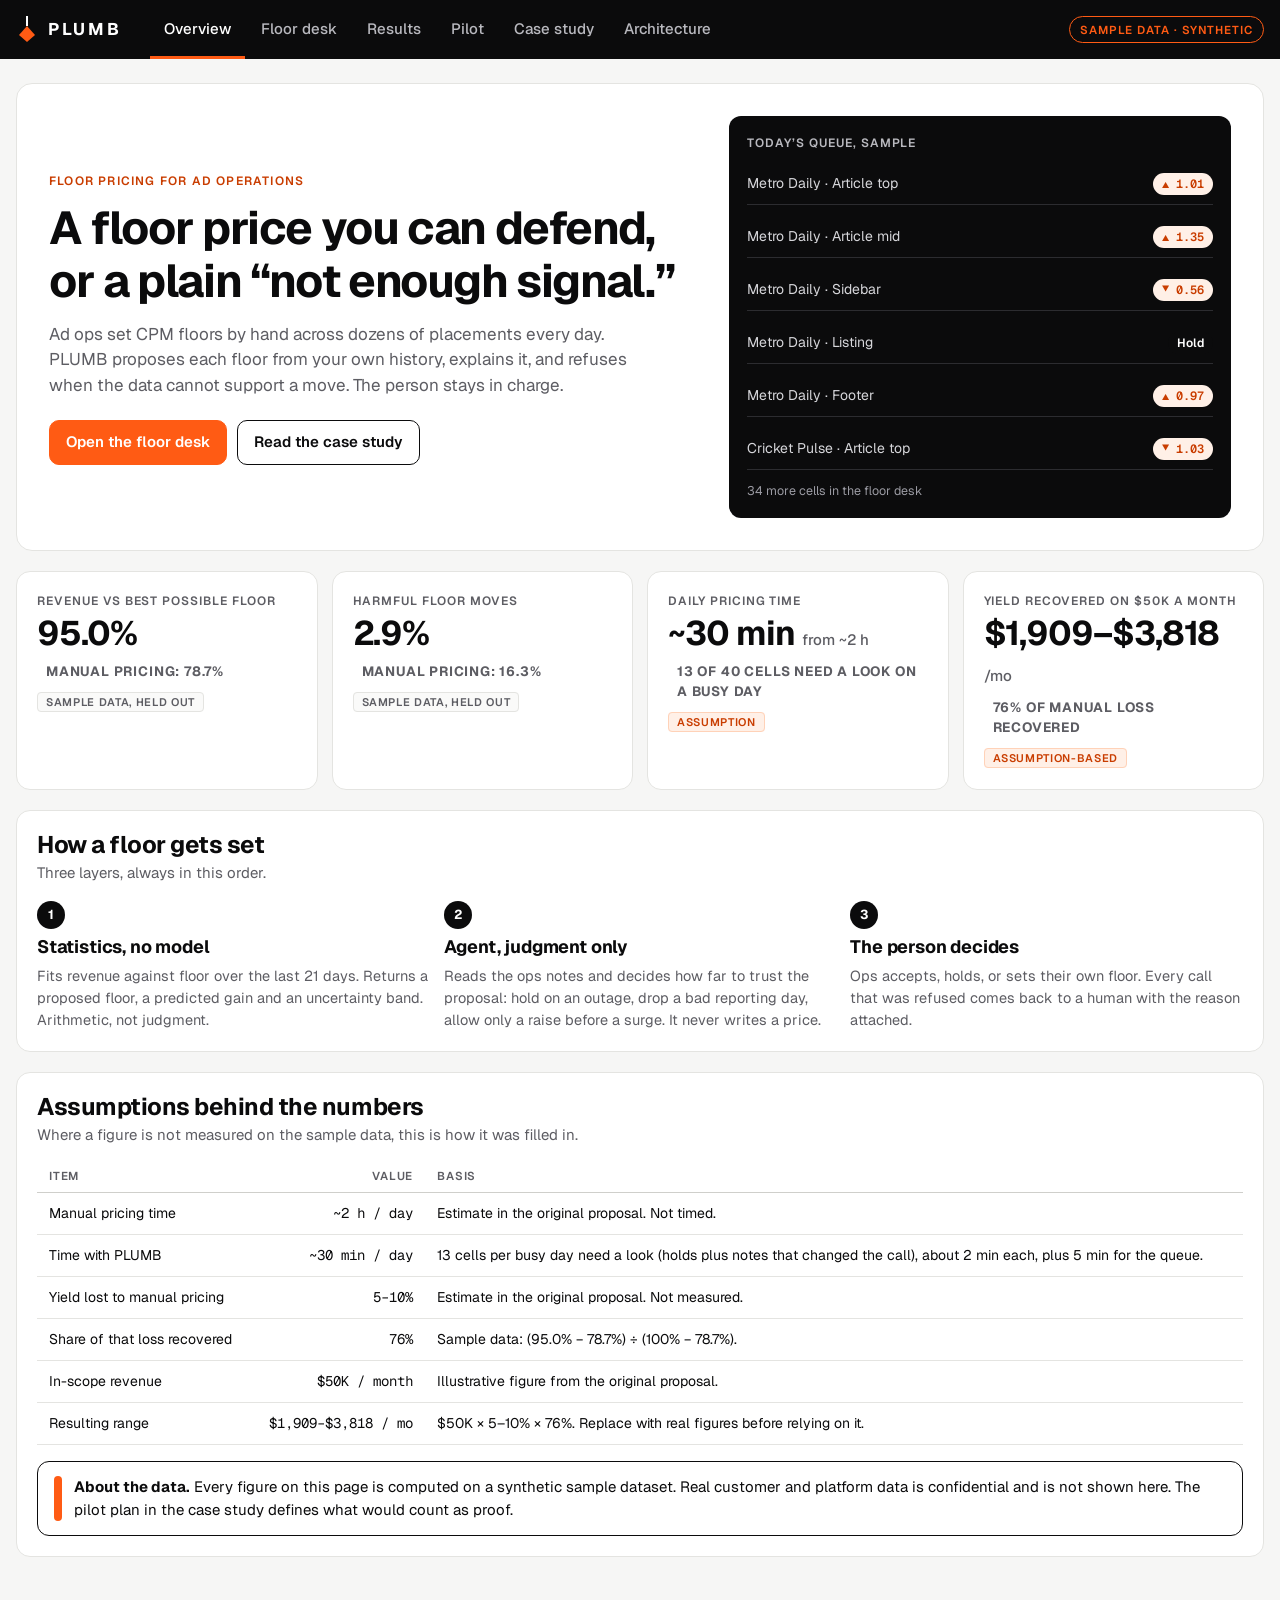
==== commit 708af46e: "Demo: remove footer disclaimer" ====
--- a/demo/index.html
+++ b/demo/index.html
@@ -283,7 +283,7 @@
 <main class="page" id="p-pilot" role="tabpanel" hidden></main>
 <main class="page" id="p-case" role="tabpanel" hidden></main>
 <main class="page" id="p-arch" role="tabpanel" hidden></main>
-<div class="page" style="padding-block: 0 28px"><footer class="foot">Every number in this product is computed on a synthetic sample dataset, not on any real ad stack or customer. Items tagged Assumption are estimates derived from the sample results and the original proposal, not measurements.</footer></div>
+
 
 <script>
 const DAYS = [{"d":109,"date":"2026-07-19","cells":[{"p":0,"name":"Metro Daily \u00b7 Article top","site":"Metro Daily","place":"Article top","tier":"thick","req":16688,"cur":0.9954,"manual":1.1404,"target":0.9954,"refused":false,"reason":"","hist_f":[0.9596,0.957,0.9746,1.0423,0.9689,1.0004,1.0635,1.0797,1.1073,0.9405,0.9976,0.9588,1.0129,1.0399,1.0181,0.9108,0.8558,0.9155,0.873,0.9957,0.9954],"hist_R":[1.5913,1.0821,1.1268,1.1591,1.1861,1.2098,1.1081,1.0973,0.8978,1.0412,1.0915,1.152,1.0893,1.0393,1.0586,1.1263,1.0056,0.9785,1.0261,1.1211,1.1115],"notes":[{"age":2,"text":"Deploy v2.26 rolled out, no change in bid flow"}],"beta":[1.1531,-0.6074,-11.9639],"beta_raw":[1.1531,-0.6074,-11.9639],"gain":0.0075,"se":0.0125,"z":0.5958,"concave":true,"exclude_last":0,"direction":"both","evidence":[["benign, ignored","Deploy v2.26 rolled out, no change in bid flow"]],"curve":[[0.3556,19.8319],[0.3794,19.8358],[0.4049,19.8377],[0.432,19.8431],[0.4609,19.8455],[0.4918,19.8493],[0.5248,19.8566],[0.56,19.8595],[0.5975,19.8642],[0.6375,19.8813],[0.6802,19.9016],[0.7258,19.9128],[0.7745,19.8941],[0.8264,19.8955],[0.8817,19.861],[0.9408,19.7953],[1.0039,19.596],[1.0712,19.3721],[1.1429,19.0326],[1.2195,18.4606],[1.3012,17.7937],[1.3884,16.9458],[1.4815,15.7709],[1.5808,14.7996],[1.6867,13.3872],[1.7997,11.9495],[1.9203,10.4889],[2.049,9.2684],[2.1863,8.0972],[2.3328,6.7258],[2.4891,5.5094],[2.6559,4.5017],[2.8339,3.7325]],"best":0.7258},{"p":1,"name":"Metro Daily \u00b7 Article mid","site":"Metro Daily","place":"Article mid","tier":"thick","req":52814,"cur":1.7756,"manual":1.97,"target":1.7756,"refused":false,"reason":"","hist_f":[2.4726,2.1971,2.2894,2.1517,2.1474,2.3138,2.2569,2.2703,2.3769,2.1496,1.8429,1.8512,1.804,1.6872,1.9021,1.7883,1.7596,1.7557,1.7309,1.7654,1.7756],"hist_R":[0.9039,0.8888,0.8634,0.9372,1.1152,1.1694,1.1355,0.8871,0.9531,0.9265,1.2832,1.296,1.2803,0.9436,1.4088,1.3649,1.3202,1.4201,1.4347,1.275,1.2513],"notes":[{"age":1,"text":"Invoice reconciliation for last month done"}],"beta":[1.2823,-0.5951,-2.2677],"beta_raw":[1.2823,-0.5951,-2.2677],"gain":0.039,"se":0.1706,"z":0.2288,"concave":true,"exclude_last":0,"direction":"both","evidence":[],"curve":[[0.6375,69.8727],[0.6802,69.9448],[0.7258,70.0199],[0.7745,70.0118],[0.8264,70.1017],[0.8817,70.1064],[0.9408,70.1342],[1.0039,69.925],[1.0712,69.7686],[1.1429,69.4269],[1.2195,68.6973],[1.3012,67.9293],[1.3884,67.1732],[1.4815,65.8773],[1.5808,64.6417],[1.6867,62.5619],[1.7997,59.9871],[1.9203,57.0116],[2.049,54.3296],[2.1863,51.6009],[2.3328,47.6998],[2.4891,43.657],[2.6559,39.7059],[2.8339,35.8218],[3.0238,32.7654],[3.2264,29.4958],[3.4426,26.013],[3.6733,22.6763],[3.9195,19.0188],[4.1822,15.6294],[4.4624,13.503],[4.7614,11.3349],[5.0805,9.514]],"best":0.9408},{"p":2,"name":"Metro Daily \u00b7 Sidebar","site":"Metro Daily","place":"Sidebar","tier":"thick","req":171586,"cur":0.6676,"manual":0.8709,"target":0.6676,"refused":false,"reason":"","hist_f":[0.5936,0.6287,0.7152,0.6847,0.7457,0.7159,0.7279,0.7642,0.7795,0.736,0.7157,0.6907,0.6968,0.7243,0.6654,0.7261,0.6756,0.6178,0.6598,0.6842,0.6676],"hist_R":[0.6001,0.7531,0.7739,0.7541,0.7022,0.7483,0.6776,0.7006,0.6212,0.7423,0.7354,0.7075,0.7742,0.7456,0.6931,0.5872,0.6056,0.6896,0.7303,0.699,0.6971],"notes":[{"age":2,"text":"New ops dashboard link shared in channel"}],"beta":[0.7185,0.26,-4.4382],"beta_raw":[0.7185,0.26,-4.4382],"gain":0.0038,"se":0.0052,"z":0.7333,"concave":true,"exclude_last":0,"direction":"both","evidence":[],"curve":[[0.241,130.2765],[0.2571,130.2893],[0.2743,130.3053],[0.2927,130.3262],[0.3123,130.3345],[0.3333,130.3646],[0.3556,130.3755],[0.3794,130.4109],[0.4049,130.4396],[0.432,130.4609],[0.4609,130.3966],[0.4918,130.3583],[0.5248,130.3497],[0.56,129.7223],[0.5975,129.2136],[0.6375,127.9931],[0.6802,126.4604],[0.7258,123.9163],[0.7745,120.1127],[0.8264,114.6388],[0.8817,109.0269],[0.9408,102.7346],[1.0039,94.5596],[1.0712,85.7098],[1.1429,76.8877],[1.2195,66.304],[1.3012,57.7132],[1.3884,49.3487],[1.4815,41.1512],[1.5808,33.4944],[1.6867,27.0115],[1.7997,21.0388],[1.9203,16.555]],"best":0.432},{"p":3,"name":"Metro Daily \u00b7 Listing","site":"Metro Daily","place":"Listing","tier":"thin","req":399,"cur":2.0751,"manual":2.0751,"target":2.0751,"refused":true,"reason":"insufficient_signal: thin traffic","hist_f":[2.2441,2.2767,2.2345,2.2537,2.256,2.0385,2.0584,2.0973,2.0737,2.0855,2.0556,2.001,1.9312,1.9997,1.9096,2.0017,2.0205,2.0439,2.1206,2.2577,2.0751],"hist_R":[2.3842,2.1486,1.9692,2.5883,2.5412,2.5006,2.4079,2.2256,2.0893,2.3464,2.2776,2.2214,2.4897,2.6425,2.5138,2.0556,1.884,2.0302,2.0242,2.1271,2.0742],"notes":[{"age":2,"text":"New ops dashboard link shared in channel"}],"beta":[2.1845,-1.4256,32.7408],"beta_raw":[2.1845,-1.4256,32.7408],"gain":2.4027,"se":1.2921,"z":1.8596,"concave":false,"exclude_last":0,"direction":"both","evidence":[],"curve":[[0.7745,0.8585],[0.8264,0.8588],[0.8817,0.859],[0.9408,0.8594],[1.0039,0.8598],[1.0712,0.8601],[1.1429,0.8608],[1.2195,0.8603],[1.3012,0.86],[1.3884,0.86],[1.4815,0.8585],[1.5808,0.8572],[1.6867,0.8542],[1.7997,0.8485],[1.9203,0.8396],[2.049,0.8288],[2.1863,0.8161],[2.3328,0.8022],[2.4891,0.7852],[2.6559,0.7598],[2.8339,0.7326],[3.0238,0.7059],[3.2264,0.6714],[3.4426,0.6378],[3.6733,0.5982],[3.9195,0.5534],[4.1822,0.5103],[4.4624,0.4722],[4.7614,0.4238],[5.0805,0.3722],[5.421,0.3322],[5.7842,0.2954],[6.1718,0.2576]],"best":1.1429},{"p":4,"name":"Metro Daily \u00b7 Footer","site":"Metro Daily","place":"Footer","tier":"thick","req":30457,"cur":1.6371,"manual":1.6664,"target":1.6371,"refused":false,"reason":"","hist_f":[2.0201,1.9056,1.9192,1.8815,1.828,1.8579,1.7557,1.7858,1.9018,1.8256,2.0216,1.7973,1.633,1.5444,1.4839,1.4529,1.4795,1.6127,1.6478,1.6625,1.6371],"hist_R":[1.3609,1.3824,1.4639,1.5965,1.7077,1.7171,1.6772,1.0231,1.3307,1.4395,1.45,1.5648,1.6985,1.683,1.6403,1.4427,1.4344,1.5379,1.5779,1.5641,1.441],"notes":[],"beta":[1.5623,-0.0652,-3.5721],"beta_raw":[1.5623,-0.0652,-3.5721],"gain":0.0003,"se":0.0054,"z":0.055,"concave":true,"exclude_last":0,"direction":"both","evidence":[],"curve":[[0.5975,43.1922],[0.6375,43.222],[0.6802,43.2836],[0.7258,43.303],[0.7745,43.3803],[0.8264,43.4255],[0.8817,43.4322],[0.9408,43.4749],[1.0039,43.453],[1.0712,43.3587],[1.1429,43.2028],[1.2195,43.0396],[1.3012,42.8259],[1.3884,42.3945],[1.4815,42.0223],[1.5808,41.5428],[1.6867,40.9538],[1.7997,40.0824],[1.9203,38.8616],[2.049,37.5],[2.1863,36.055],[2.3328,34.141],[2.4891,32.0646],[2.6559,30.0951],[2.8339,28.0477],[3.0238,26.0272],[3.2264,24.0694],[3.4426,21.8179],[3.6733,19.5592],[3.9195,17.3523],[4.1822,15.4781],[4.4624,13.6799],[4.7614,12.1764]],"best":0.9408},{"p":5,"name":"Cricket Pulse \u00b7 Article top","site":"Cricket Pulse","place":"Article top","tier":"mid","req":1727,"cur":1.7356,"manual":1.8102,"target":1.9524,"refused":false,"reason":"","hist_f":[1.1831,1.1563,1.116,1.2042,1.2531,1.1567,1.1486,1.1529,1.1382,1.1225,1.0364,1.1178,1.2366,1.2896,1.3994,1.382,1.3591,1.5351,1.5846,1.687,1.7356],"hist_R":[1.0933,1.0239,0.9485,0.9065,1.0716,1.038,0.9302,0.9937,0.9367,1.0111,1.0889,1.0335,1.1064,1.0212,0.8622,1.2306,1.2041,0.7401,1.4139,1.2674,1.3943],"notes":[{"age":1,"text":"Weekly sync moved to 4pm"}],"beta":[1.3335,1.7679,2.3788],"beta_raw":[1.3335,1.7679,2.3788],"gain":0.5906,"se":0.3137,"z":1.8828,"concave":false,"exclude_last":0,"direction":"both","evidence":[],"curve":[[0.6375,1.5993],[0.6802,1.6058],[0.7258,1.605],[0.7745,1.6041],[0.8264,1.5973],[0.8817,1.5891],[0.9408,1.575],[1.0039,1.5581],[1.0712,1.5306],[1.1429,1.5045],[1.2195,1.466],[1.3012,1.4146],[1.3884,1.372],[1.4815,1.3168],[1.5808,1.2481],[1.6867,1.1855],[1.7997,1.091],[1.9203,1.0037],[2.049,0.9171],[2.1863,0.8125],[2.3328,0.7341],[2.4891,0.642],[2.6559,0.5539],[2.8339,0.4914],[3.0238,0.4259],[3.2264,0.3741],[3.4426,0.3151],[3.6733,0.2684],[3.9195,0.2157],[4.1822,0.1708],[4.4624,0.1513],[4.7614,0.1136],[5.0805,0.0825]],"best":0.6802},{"p":6,"name":"Cricket Pulse \u00b7 Article mid","site":"Cricket Pulse","place":"Article mid","tier":"thick","req":44131,"cur":1.5942,"manual":1.6372,"target":1.4943,"refused":false,"reason":"","hist_f":[1.5031,1.5195,1.3868,1.4008,1.4276,1.3874,1.5579,1.5989,1.4425,1.4811,1.4136,1.5008,1.437,1.5272,1.5982,1.4685,1.4933,1.5345,1.4819,1.4916,1.5942],"hist_R":[1.8962,1.1858,1.1576,1.1284,1.0682,1.167,1.0438,1.037,1.1095,1.1015,1.3446,1.3856,1.1864,1.1623,0.8132,1.0589,1.0731,1.1153,1.3307,1.2957,1.2735],"notes":[{"age":0,"text":"Reminder: update sprint tickets"}],"beta":[1.0455,-5.4969,-35.7969],"beta_raw":[1.0455,-5.4969,-35.7969],"gain":0.2106,"se":0.1302,"z":1.618,"concave":true,"exclude_last":0,"direction":"both","evidence":[],"curve":[[0.56,64.3067],[0.5975,64.3212],[0.6375,64.3533],[0.6802,64.3697],[0.7258,64.3517],[0.7745,64.3814],[0.8264,64.4205],[0.8817,64.4392],[0.9408,64.4014],[1.0039,64.3706],[1.0712,64.2538],[1.1429,63.7562],[1.2195,63.3446],[1.3012,62.8331],[1.3884,61.6752],[1.4815,60.5261],[1.5808,58.7882],[1.6867,57.0396],[1.7997,55.0882],[1.9203,52.2744],[2.049,48.9133],[2.1863,45.7678],[2.3328,41.7178],[2.4891,37.9974],[2.6559,34.5468],[2.8339,31.3953],[3.0238,28.3047],[3.2264,24.6219],[3.4426,21.3122],[3.6733,18.0383],[3.9195,15.717],[4.1822,13.4735],[4.4624,11.112],[4.7614,8.9398]],"best":0.8817},{"p":7,"name":"Cricket Pulse \u00b7 Sidebar","site":"Cricket Pulse","place":"Sidebar","tier":"thick","req":134822,"cur":0.7128,"manual":0.9002,"target":0.7128,"refused":true,"reason":"insufficient_signal: demand partner outage reported, history not representative","hist_f":[0.822,0.82,0.8068,0.793,0.7856,0.7668,0.8677,0.9305,0.9861,1.0928,0.8147,0.757,0.7974,0.7253,0.6749,0.6262,0.57,0.5649,0.7239,0.7182,0.7128],"hist_R":[1.4761,1.2344,1.1808,1.2205,1.2931,1.2909,1.2071,0.5499,1.245,1.3373,1.2714,1.4543,1.2682,1.2617,1.2734,1.1944,1.1239,0.9974,0.9584,1.2341,1.1386],"notes":[{"age":2,"text":"Bidder-G has gone quiet since morning, checking with their AM"}],"beta":[1.2124,0.2561,-1.0347],"beta_raw":[1.2124,0.2561,-1.0347],"gain":0.0158,"se":0.0332,"z":0.4764,"concave":true,"exclude_last":0,"direction":"both","evidence":[["outage","Bidder-G has gone quiet since morning, checking with their AM"]],"curve":[[0.2571,145.3634],[0.2743,145.4857],[0.2927,145.5761],[0.3123,145.7393],[0.3333,145.9287],[0.3556,146.1485],[0.3794,146.359],[0.4049,146.6065],[0.432,146.9336],[0.4609,147.2731],[0.4918,147.6914],[0.5248,148.0845],[0.56,148.3235],[0.5975,148.5985],[0.6375,148.9648],[0.6802,149.2316],[0.7258,149.8084],[0.7745,149.9985],[0.8264,150.2537],[0.8817,150.2111],[0.9408,149.8513],[1.0039,149.3759],[1.0712,149.0783],[1.1429,148.5367],[1.2195,146.9626],[1.3012,145.0321],[1.3884,143.2241],[1.4815,140.8566],[1.5808,137.4759],[1.6867,133.5077],[1.7997,129.0333],[1.9203,124.6376],[2.049,118.5045]],"best":0.8264},{"p":8,"name":"Cricket Pulse \u00b7 Listing","site":"Cricket Pulse","place":"Listing","tier":"thick","req":54828,"cur":1.2569,"manual":1.4888,"target":1.3231,"refused":false,"reason":"","hist_f":[1.3086,1.2373,1.2267,1.2917,1.3446,1.369,1.3614,1.3979,1.3744,1.4277,1.341,1.376,1.4023,1.4018,1.3393,1.3774,1.3882,1.38,1.4171,1.2722,1.2569],"hist_R":[1.8506,1.8004,1.6282,1.8261,1.9615,1.9409,1.9116,2.079,1.8285,1.6512,1.763,1.6402,1.8166,1.8733,1.8978,2.0231,1.7909,1.9278,1.9178,1.8883,1.96],"notes":[{"age":2,"text":"Bidder-F timeout spike cleared, no impact on fill"}],"beta":[1.8164,2.8507,-23.5182],"beta_raw":[1.8164,2.8507,-23.5182],"gain":0.0864,"se":0.0505,"z":1.71,"concave":true,"exclude_last":0,"direction":"both","evidence":[["benign, ignored","Bidder-F timeout spike cleared, no impact on fill"]],"curve":[[0.4609,89.612],[0.4918,89.6287],[0.5248,89.6364],[0.56,89.6582],[0.5975,89.6803],[0.6375,89.7035],[0.6802,89.743],[0.7258,89.7618],[0.7745,89.8105],[0.8264,89.8309],[0.8817,89.8739],[0.9408,89.955],[1.0039,89.9467],[1.0712,89.9397],[1.1429,89.9155],[1.2195,89.6524],[1.3012,89.0602],[1.3884,88.0522],[1.4815,86.6138],[1.5808,84.8102],[1.6867,82.0989],[1.7997,78.6645],[1.9203,74.8199],[2.049,70.1053],[2.1863,64.2007],[2.3328,58.3724],[2.4891,52.2134],[2.6559,45.9907],[2.8339,39.2643],[3.0238,33.4662],[3.2264,28.2687],[3.4426,22.1287],[3.6733,17.0642]],"best":0.9408},{"p":9,"name":"Cricket Pulse \u00b7 Footer","site":"Cricket Pulse","place":"Footer","tier":"thin","req":288,"cur":1.1294,"manual":1.1294,"target":1.1294,"refused":true,"reason":"insufficient_signal: thin traffic","hist_f":[1.5289,1.4071,1.3277,1.2929,1.2225,1.2183,1.1326,1.1191,1.1478,1.1914,1.1175,1.151,1.1702,1.1264,1.1543,1.1051,1.09,1.1588,1.1726,1.1144,1.1294],"hist_R":[0.5883,0.6074,0.5701,0.9294,1.0023,1.0373,1.05,1.1495,1.0059,0.9499,0.9056,0.955,1.1633,1.1859,1.0522,1.0553,1.0672,1.0927,1.1605,1.2292,1.2843],"notes":[],"beta":[1.0996,-1.7337,-0.7431],"beta_raw":[1.0996,-1.7337,-0.7431],"gain":0.387,"se":0.3966,"z":0.9756,"concave":true,"exclude_last":0,"direction":"both","evidence":[],"curve":[[0.4049,0.3728],[0.432,0.3728],[0.4609,0.3728],[0.4918,0.3729],[0.5248,0.3729],[0.56,0.3728],[0.5975,0.3729],[0.6375,0.3728],[0.6802,0.3729],[0.7258,0.3729],[0.7745,0.3728],[0.8264,0.3723],[0.8817,0.3714],[0.9408,0.3704],[1.0039,0.3676],[1.0712,0.3635],[1.1429,0.358],[1.2195,0.3489],[1.3012,0.336],[1.3884,0.3231],[1.4815,0.3038],[1.5808,0.2797],[1.6867,0.2546],[1.7997,0.2259],[1.9203,0.1993],[2.049,0.1688],[2.1863,0.1424],[2.3328,0.1171],[2.4891,0.0964],[2.6559,0.0724],[2.8339,0.0543],[3.0238,0.042],[3.2264,0.0311]],"best":0.6802},{"p":10,"name":"Cinema Wire \u00b7 Article top","site":"Cinema Wire","place":"Article top","tier":"thick","req":396559,"cur":0.7394,"manual":1.0089,"target":0.7394,"refused":false,"reason":"","hist_f":[0.7657,0.7989,0.7738,0.7359,0.6718,0.7416,0.676,0.6679,0.6919,0.709,0.7922,0.7672,0.8047,0.6763,0.6932,0.7411,0.804,0.794,0.7859,0.7433,0.7394],"hist_R":[0.6792,1.1769,1.2388,1.2422,1.2414,1.6921,1.5116,1.0807,1.1645,1.0984,1.1458,1.1441,1.1274,1.1529,1.2236,1.2087,1.1124,1.2172,1.2801,1.2323,1.2982],"notes":[],"beta":[1.2358,-0.6062,-7.959],"beta_raw":[1.2358,-0.6062,-7.959],"gain":0.0115,"se":0.0291,"z":0.3951,"concave":true,"exclude_last":0,"direction":"both","evidence":[],"curve":[[0.2743,678.3063],[0.2927,678.3121],[0.3123,678.3183],[0.3333,678.325],[0.3556,678.332],[0.3794,678.3396],[0.4049,678.3477],[0.432,678.3572],[0.4609,678.3686],[0.4918,678.3809],[0.5248,678.3977],[0.56,678.4215],[0.5975,678.4531],[0.6375,678.4987],[0.6802,678.5691],[0.7258,678.5739],[0.7745,678.6902],[0.8264,678.8186],[0.8817,678.9368],[0.9408,679.1195],[1.0039,678.5275],[1.0712,678.5735],[1.1429,677.8929],[1.2195,677.5608],[1.3012,675.4039],[1.3884,668.2734],[1.4815,661.139],[1.5808,651.149],[1.6867,628.1488],[1.7997,606.1903],[1.9203,566.4991],[2.049,524.0209],[2.1863,472.3]],"best":0.9408},{"p":11,"name":"Cinema Wire \u00b7 Article mid","site":"Cinema Wire","place":"Article mid","tier":"thick","req":37715,"cur":0.6509,"manual":0.6509,"target":0.6509,"refused":false,"reason":"","hist_f":[0.7938,0.81,0.8381,0.8486,0.7605,0.7996,0.8029,0.7914,0.834,0.8312,0.8722,0.8366,0.8301,0.8031,0.7877,0.8209,0.7566,0.6526,0.7076,0.6782,0.6509],"hist_R":[1.2005,1.1204,1.1162,1.1107,1.1579,1.0202,1.0315,1.014,0.9267,0.943,0.9979,1.104,1.1345,1.0742,1.0507,0.9874,1.0463,1.1148,1.1197,1.149,1.0297],"notes":[],"beta":[1.0906,0.3635,-2.1594],"beta_raw":[1.0906,0.3635,-2.1594],"gain":0.0153,"se":0.0417,"z":0.3658,"concave":true,"exclude_last":0,"direction":"both","evidence":[],"curve":[[0.241,35.1094],[0.2571,35.1128],[0.2743,35.1168],[0.2927,35.1196],[0.3123,35.1263],[0.3333,35.1334],[0.3556,35.1403],[0.3794,35.1508],[0.4049,35.1676],[0.432,35.182],[0.4609,35.212],[0.4918,35.2236],[0.5248,35.2602],[0.56,35.2686],[0.5975,35.2924],[0.6375,35.2547],[0.6802,35.1516],[0.7258,35.0507],[0.7745,34.8236],[0.8264,34.4639],[0.8817,33.9638],[0.9408,33.1686],[1.0039,32.1656],[1.0712,31.1394],[1.1429,29.8756],[1.2195,28.2302],[1.3012,26.5476],[1.3884,24.575],[1.4815,22.0476],[1.5808,19.9327],[1.6867,18.0184],[1.7997,15.9174],[1.9203,13.9119]],"best":0.5975},{"p":12,"name":"Cinema Wire \u00b7 Sidebar","site":"Cinema Wire","place":"Sidebar","tier":"mid","req":4868,"cur":0.4852,"manual":0.5329,"target":0.4852,"refused":true,"reason":"insufficient_signal: floor barely varied, response curve not identified","hist_f":[0.5305,0.5574,0.506,0.5105,0.4992,0.5008,0.4967,0.4931,0.5155,0.4992,0.4995,0.5195,0.5483,0.5258,0.5064,0.5033,0.5162,0.5063,0.5191,0.5004,0.4852],"hist_R":[0.5754,0.601,0.544,0.5362,0.6038,0.5739,0.58,0.5501,0.5354,0.5221,0.5304,0.5561,0.5874,0.5549,0.5404,0.496,0.4787,0.5016,0.7617,0.6061,0.5863],"notes":[],"beta":[0.5654,-0.4629,5.6789],"beta_raw":[0.5654,-0.4629,5.6789],"gain":0.4707,"se":0.9082,"z":0.5182,"concave":false,"exclude_last":0,"direction":"both","evidence":[],"curve":[[0.1742,2.6847],[0.1859,2.6883],[0.1984,2.6924],[0.2117,2.6967],[0.2258,2.7016],[0.241,2.7057],[0.2571,2.7118],[0.2743,2.7182],[0.2927,2.7255],[0.3123,2.7328],[0.3333,2.7411],[0.3556,2.753],[0.3794,2.7548],[0.4049,2.7578],[0.432,2.7638],[0.4609,2.7666],[0.4918,2.7583],[0.5248,2.7393],[0.56,2.7172],[0.5975,2.6705],[0.6375,2.6285],[0.6802,2.5762],[0.7258,2.5048],[0.7745,2.4059],[0.8264,2.3176],[0.8817,2.1956],[0.9408,2.0684],[1.0039,1.9185],[1.0712,1.7497],[1.1429,1.6004],[1.2195,1.4384],[1.3012,1.2726],[1.3884,1.1559]],"best":0.4609},{"p":13,"name":"Cinema Wire \u00b7 Listing","site":"Cinema Wire","place":"Listing","tier":"thick","req":91755,"cur":0.3581,"manual":0.3581,"target":0.3581,"refused":false,"reason":"","hist_f":[0.3542,0.342,0.3365,0.374,0.3895,0.3829,0.3859,0.3849,0.4052,0.3836,0.3736,0.3665,0.3708,0.3866,0.3483,0.3652,0.3675,0.3898,0.3665,0.3578,0.3581],"hist_R":[0.5306,0.472,0.4643,0.4874,0.4824,0.463,0.5031,0.4835,0.4813,0.5058,0.509,0.509,0.4933,0.5501,0.5351,0.5309,0.5542,0.5708,0.5533,0.5332,0.5131],"notes":[],"beta":[0.5175,0.2994,-5.1546],"beta_raw":[0.5175,0.2994,-5.1546],"gain":0.0043,"se":0.0047,"z":0.9167,"concave":true,"exclude_last":0,"direction":"both","evidence":[],"curve":[[0.126,47.7463],[0.1344,47.7481],[0.1434,47.7528],[0.153,47.7579],[0.1633,47.7638],[0.1742,47.7682],[0.1859,47.7708],[0.1984,47.7788],[0.2117,47.7899],[0.2258,47.8052],[0.241,47.8244],[0.2571,47.8466],[0.2743,47.8617],[0.2927,47.8868],[0.3123,47.8784],[0.3333,47.8932],[0.3556,47.8429],[0.3794,47.7708],[0.4049,47.5668],[0.432,47.3733],[0.4609,46.8258],[0.4918,45.8772],[0.5248,45.0141],[0.56,43.4856],[0.5975,41.3219],[0.6375,38.8437],[0.6802,36.0327],[0.7258,32.6245],[0.7745,29.5328],[0.8264,26.1199],[0.8817,22.5569],[0.9408,19.0322],[1.0039,15.9495],[1.0712,13.4396]],"best":0.3333},{"p":14,"name":"Cinema Wire \u00b7 Footer","site":"Cinema Wire","place":"Footer","tier":"thin","req":497,"cur":4.5224,"manual":3.6744,"target":4.5224,"refused":true,"reason":"insufficient_signal: thin traffic","hist_f":[4.5539,4.4629,4.0835,4.4263,4.7894,4.5979,4.893,4.9986,4.9963,5.1106,5.4368,5.2794,4.9346,4.8052,4.3767,4.3151,4.0002,4.0017,4.1325,4.5684,4.5224],"hist_R":[2.0608,2.2191,1.641,1.5658,1.8329,2.045,1.6779,1.8291,1.7413,1.8379,1.9661,2.0186,2.163,1.8802,2.0204,2.1179,2.5595,2.26,2.1003,2.1884,2.1334],"notes":[{"age":0,"text":"Reminder: update sprint tickets"}],"beta":[1.9713,-1.2598,6.0061],"beta_raw":[1.9713,-1.2598,6.0061],"gain":0.6903,"se":0.4708,"z":1.4664,"concave":false,"exclude_last":0,"direction":"both","evidence":[],"curve":[[1.6867,1.3691],[1.7997,1.3657],[1.9203,1.3677],[2.049,1.3656],[2.1863,1.3628],[2.3328,1.3592],[2.4891,1.3519],[2.6559,1.3413],[2.8339,1.3207],[3.0238,1.2984],[3.2264,1.2677],[3.4426,1.2448],[3.6733,1.203],[3.9195,1.1651],[4.1822,1.1123],[4.4624,1.0589],[4.7614,1.0148],[5.0805,0.9538],[5.421,0.8749],[5.7842,0.8116],[6.1718,0.7422],[6.5854,0.6774],[7.0267,0.6117],[7.4976,0.5443],[8.0,0.4902]],"best":1.6867},{"p":15,"name":"Kitchen Table \u00b7 Article top","site":"Kitchen Table","place":"Article top","tier":"thick","req":93619,"cur":0.628,"manual":0.668,"target":0.678,"refused":false,"reason":"","hist_f":[0.4234,0.399,0.4125,0.4534,0.4381,0.4059,0.5372,0.5189,0.5116,0.4779,0.5428,0.5262,0.5228,0.5499,0.5687,0.5496,0.5692,0.5516,0.5595,0.5655,0.628],"hist_R":[0.9826,1.0207,0.9155,0.9617,0.5256,0.5298,1.0054,1.0517,0.9425,0.8931,0.996,1.0471,1.042,0.9781,0.9313,0.8874,0.9557,1.1115,0.9193,1.3241,1.2511],"notes":[{"age":1,"text":"Bidder-D latency alert auto-resolved in 5 min, no impact"}],"beta":[1.2182,1.7079,1.8393],"beta_raw":[1.2182,1.7079,1.8393],"gain":0.5419,"se":0.4421,"z":1.2258,"concave":false,"exclude_last":0,"direction":"both","evidence":[["benign, ignored","Bidder-D latency alert auto-resolved in 5 min, no impact"]],"curve":[[0.2258,122.1737],[0.241,122.2075],[0.2571,122.2368],[0.2743,122.2766],[0.2927,122.3286],[0.3123,122.3706],[0.3333,122.4257],[0.3556,122.4818],[0.3794,122.5664],[0.4049,122.6776],[0.432,122.7448],[0.4609,122.869],[0.4918,123.0154],[0.5248,123.2206],[0.56,123.4444],[0.5975,123.7259],[0.6375,123.9639],[0.6802,124.2234],[0.7258,124.444],[0.7745,124.8737],[0.8264,125.3114],[0.8817,125.6638],[0.9408,125.5151],[1.0039,125.7807],[1.0712,126.1847],[1.1429,125.9762],[1.2195,125.45],[1.3012,124.4786],[1.3884,123.4499],[1.4815,122.7034],[1.5808,120.8005],[1.6867,118.6644],[1.7997,115.6487]],"best":1.0712},{"p":16,"name":"Kitchen Table \u00b7 Article mid","site":"Kitchen Table","place":"Article mid","tier":"thick","req":50553,"cur":1.3494,"manual":1.3782,"target":1.3494,"refused":false,"reason":"","hist_f":[1.3494,1.2747,1.515,1.5204,1.5293,1.4053,1.3632,1.3913,1.1346,1.1968,1.1747,1.4786,1.5352,1.54,1.5701,1.5818,1.6435,1.555,1.5142,1.4586,1.3494],"hist_R":[1.0733,0.8673,0.7463,0.8146,0.8014,0.8499,0.6724,0.6967,0.6978,0.8032,0.8147,0.6701,0.7864,0.7968,0.8023,0.7978,0.7446,0.882,0.9133,0.8514,0.8923],"notes":[],"beta":[0.839,0.0561,-2.5183],"beta_raw":[0.839,0.0561,-2.5183],"gain":0.0003,"se":0.002,"z":0.1529,"concave":true,"exclude_last":0,"direction":"both","evidence":[],"curve":[[0.4918,49.7572],[0.5248,49.7663],[0.56,49.8783],[0.5975,49.9391],[0.6375,49.9366],[0.6802,49.9894],[0.7258,49.795],[0.7745,49.7235],[0.8264,49.5475],[0.8817,49.245],[0.9408,48.7576],[1.0039,48.2572],[1.0712,47.6012],[1.1429,46.8633],[1.2195,45.5932],[1.3012,44.5231],[1.3884,42.9415],[1.4815,41.1448],[1.5808,39.0405],[1.6867,36.9087],[1.7997,34.9337],[1.9203,32.844],[2.049,30.103],[2.1863,27.8533],[2.3328,25.6024],[2.4891,23.0085],[2.6559,20.5592],[2.8339,18.6748],[3.0238,16.0915],[3.2264,13.7608],[3.4426,11.9707],[3.6733,11.3717],[3.9195,10.178]],"best":0.6802},{"p":17,"name":"Kitchen Table \u00b7 Sidebar","site":"Kitchen Table","place":"Sidebar","tier":"thick","req":62054,"cur":1.4311,"manual":1.4842,"target":1.3927,"refused":false,"reason":"","hist_f":[1.0853,1.1114,1.1456,1.2055,1.3322,1.2974,1.3377,1.3922,1.5411,1.474,1.5964,1.6145,1.6018,1.636,1.3258,1.2797,1.3396,1.4124,1.4742,1.4218,1.4311],"hist_R":[1.0671,0.9075,0.9678,1.0565,1.0473,1.2111,1.0877,1.0746,0.9944,0.9584,1.0146,1.0637,0.8966,0.9249,1.0253,0.9856,1.4785,0.9642,0.9921,1.5841,1.6233],"notes":[],"beta":[1.1516,-0.7224,-5.7388],"beta_raw":[1.1516,-0.7224,-5.7388],"gain":0.0227,"se":0.025,"z":0.9073,"concave":true,"exclude_last":0,"direction":"both","evidence":[],"curve":[[0.5248,97.9199],[0.56,98.0509],[0.5975,98.2111],[0.6375,98.3528],[0.6802,98.5383],[0.7258,98.6421],[0.7745,98.8866],[0.8264,99.0101],[0.8817,99.1802],[0.9408,99.3437],[1.0039,99.6438],[1.0712,99.7817],[1.1429,99.9307],[1.2195,99.832],[1.3012,100.0518],[1.3884,99.5382],[1.4815,99.2627],[1.5808,98.425],[1.6867,97.4087],[1.7997,95.6965],[1.9203,93.9397],[2.049,91.6768],[2.1863,89.2354],[2.3328,86.6973],[2.4891,83.3617],[2.6559,79.7502],[2.8339,76.292],[3.0238,71.1734],[3.2264,66.7109],[3.4426,62.1773],[3.6733,57.486],[3.9195,52.5085],[4.1822,48.093]],"best":1.3012},{"p":18,"name":"Kitchen Table \u00b7 Listing","site":"Kitchen Table","place":"Listing","tier":"mid","req":2433,"cur":1.4807,"manual":2.0208,"target":1.4488,"refused":false,"reason":"","hist_f":[1.1564,1.2703,1.3078,1.2881,1.428,1.5214,1.7762,1.9627,2.023,2.0729,1.6828,1.6174,1.6504,1.6257,1.6041,1.593,1.7019,1.7196,1.5903,1.5347,1.4807],"hist_R":[1.6601,1.6901,1.705,1.7408,2.0326,2.043,2.003,1.8539,1.692,1.539,1.9106,1.7365,1.6682,1.7158,1.3989,0.7795,1.2865,1.5325,1.6529,1.8073,2.2477],"notes":[],"beta":[1.7171,-0.208,-0.1283],"beta_raw":[1.7171,-0.208,-0.1283],"gain":0.044,"se":0.2528,"z":0.174,"concave":true,"exclude_last":0,"direction":"both","evidence":[],"curve":[[0.5248,4.4407],[0.56,4.4463],[0.5975,4.4527],[0.6375,4.4583],[0.6802,4.4648],[0.7258,4.4723],[0.7745,4.4788],[0.8264,4.4877],[0.8817,4.4957],[0.9408,4.5062],[1.0039,4.513],[1.0712,4.5241],[1.1429,4.533],[1.2195,4.5376],[1.3012,4.5415],[1.3884,4.5431],[1.4815,4.5427],[1.5808,4.5256],[1.6867,4.4958],[1.7997,4.4448],[1.9203,4.3908],[2.049,4.323],[2.1863,4.2215],[2.3328,4.0882],[2.4891,3.9371],[2.6559,3.7241],[2.8339,3.5488],[3.0238,3.2983],[3.2264,3.037],[3.4426,2.7466],[3.6733,2.4705],[3.9195,2.1687],[4.1822,1.9249]],"best":1.3884},{"p":19,"name":"Kitchen Table \u00b7 Footer","site":"Kitchen Table","place":"Footer","tier":"thick","req":113066,"cur":1.3342,"manual":1.4951,"target":1.3342,"refused":false,"reason":"","hist_f":[1.884,1.8497,1.7001,1.6967,1.6585,1.3883,1.4651,1.6227,1.4583,1.4503,1.4837,1.476,1.3817,1.1939,1.1109,1.0101,1.0433,0.9216,1.0909,1.3339,1.3342],"hist_R":[2.0108,1.9949,1.9995,2.2879,2.5021,2.3327,2.2208,1.8897,1.9357,2.0862,2.1305,2.2911,2.3421,2.3534,2.418,2.2416,2.1975,1.2486,2.464,2.2843,2.1711],"notes":[],"beta":[2.305,0.0803,-3.6563],"beta_raw":[2.305,0.0803,-3.6563],"gain":0.0004,"se":0.0026,"z":0.1665,"concave":true,"exclude_last":0,"direction":"both","evidence":[],"curve":[[0.4918,240.4828],[0.5248,240.4828],[0.56,240.4828],[0.5975,240.483],[0.6375,240.484],[0.6802,240.4705],[0.7258,240.4726],[0.7745,240.4749],[0.8264,240.4793],[0.8817,240.4692],[0.9408,240.4843],[1.0039,240.491],[1.0712,240.5219],[1.1429,240.4707],[1.2195,240.3592],[1.3012,240.2459],[1.3884,240.1046],[1.4815,239.7708],[1.5808,238.7922],[1.6867,236.3185],[1.7997,233.2943],[1.9203,228.7819],[2.049,222.7769],[2.1863,215.3065],[2.3328,204.5245],[2.4891,191.3479],[2.6559,178.8827],[2.8339,160.6183],[3.0238,143.4233],[3.2264,125.1115],[3.4426,108.1294],[3.6733,90.9795],[3.9195,75.7562]],"best":1.0712},{"p":20,"name":"Pocket Tech \u00b7 Article top","site":"Pocket Tech","place":"Article top","tier":"thick","req":13514,"cur":1.5595,"manual":1.8016,"target":1.5595,"refused":true,"reason":"insufficient_signal: last day is an outlier vs the fitted curve","hist_f":[1.9958,2.211,2.1233,1.809,1.6896,1.7476,1.6166,1.6069,1.7983,1.7421,1.6429,1.6133,1.6464,1.6827,1.7834,1.7193,1.5313,1.474,1.3638,1.2662,1.5595],"hist_R":[1.7151,1.6996,1.7504,1.9962,1.7361,1.8583,1.9683,1.7915,1.6906,1.6753,1.7043,1.7412,1.8671,1.7312,1.7078,1.8651,1.8167,1.9835,2.0402,1.3093,1.2095],"notes":[{"age":0,"text":"Bidder-H bid rate looks a bit low, keeping an eye on it"},{"age":0,"text":"Bidder-G bid rate looks a bit low, keeping an eye on it"}],"beta":[1.7634,0.4875,-2.0768],"beta_raw":[1.7634,0.4875,-2.0768],"gain":0.0286,"se":0.0425,"z":0.6728,"concave":true,"exclude_last":0,"direction":"both","evidence":[["ambiguous warning, halving the step","Bidder-H bid rate looks a bit low, keeping an eye on it"],["ambiguous warning, halving the step","Bidder-G bid rate looks a bit low, keeping an eye on it"]],"curve":[[0.56,22.9201],[0.5975,22.9283],[0.6375,22.9378],[0.6802,22.9511],[0.7258,22.9718],[0.7745,22.9927],[0.8264,23.0153],[0.8817,23.0587],[0.9408,23.1066],[1.0039,23.1314],[1.0712,23.1375],[1.1429,23.1534],[1.2195,23.1925],[1.3012,23.2215],[1.3884,23.1411],[1.4815,22.9959],[1.5808,22.8711],[1.6867,22.6786],[1.7997,22.3542],[1.9203,21.9307],[2.049,21.3433],[2.1863,20.6673],[2.3328,19.8107],[2.4891,18.9329],[2.6559,17.8366],[2.8339,16.7264],[3.0238,15.5272],[3.2264,14.0125],[3.4426,12.4266],[3.6733,10.999],[3.9195,9.6611],[4.1822,8.4922],[4.4624,7.1898]],"best":1.3012},{"p":21,"name":"Pocket Tech \u00b7 Article mid","site":"Pocket Tech","place":"Article mid","tier":"thin","req":484,"cur":3.2794,"manual":2.3315,"target":3.2794,"refused":true,"reason":"insufficient_signal: thin traffic","hist_f":[3.1082,3.0223,3.1588,2.8449,2.7213,2.7698,2.6188,2.5258,2.536,2.7262,2.7514,2.8113,2.793,2.8178,3.0195,3.4208,3.3081,3.2548,3.2754,3.1548,3.2794],"hist_R":[1.3874,1.3909,1.1269,1.5053,1.354,2.8102,1.9663,1.8184,1.7186,1.8405,1.773,2.1516,2.1236,1.7543,1.996,1.0959,1.0339,1.064,1.254,1.3572,0.9904],"notes":[{"age":2,"text":"Bidder-E latency alert auto-resolved in 5 min, no impact"}],"beta":[1.1417,-7.5417,-18.6266],"beta_raw":[1.1417,-7.5417,-18.6266],"gain":0.7633,"se":0.1611,"z":4.7369,"concave":true,"exclude_last":0,"direction":"both","evidence":[["benign, ignored","Bidder-E latency alert auto-resolved in 5 min, no impact"]],"curve":[[1.2195,1.0081],[1.3012,1.0082],[1.3884,1.0081],[1.4815,1.0058],[1.5808,1.0018],[1.6867,0.9941],[1.7997,0.9843],[1.9203,0.9648],[2.049,0.9313],[2.1863,0.8909],[2.3328,0.8422],[2.4891,0.7898],[2.6559,0.7178],[2.8339,0.6452],[3.0238,0.5763],[3.2264,0.4865],[3.4426,0.4123],[3.6733,0.3401],[3.9195,0.2657],[4.1822,0.2104],[4.4624,0.1651],[4.7614,0.129],[5.0805,0.097],[5.421,0.0735],[5.7842,0.0538],[6.1718,0.0377],[6.5854,0.0274],[7.0267,0.0204],[7.4976,0.0109],[8.0,0.0085]],"best":1.3012},{"p":22,"name":"Pocket Tech \u00b7 Sidebar","site":"Pocket Tech","place":"Sidebar","tier":"thick","req":53704,"cur":6.7434,"manual":7.1677,"target":6.8463,"refused":false,"reason":"","hist_f":[7.3711,7.7531,8.0,7.3881,7.1763,7.3849,7.6739,8.0,7.5313,6.6785,7.4425,7.4503,7.8474,7.6292,7.4311,7.494,7.7642,7.5396,7.0248,6.9172,6.7434],"hist_R":[1.9054,1.2342,0.9672,1.3139,4.8804,5.6012,2.2508,1.5601,1.5513,1.8573,1.9889,1.8571,1.7737,1.752,2.0448,0.8486,0.8812,1.1315,1.1259,1.715,2.207],"notes":[],"beta":[2.0396,11.8383,-106.8198],"beta_raw":[2.0396,11.8383,-106.8198],"gain":0.3257,"se":0.6453,"z":0.5048,"concave":true,"exclude_last":0,"direction":"both","evidence":[],"curve":[[2.4891,212.2078],[2.6559,212.2415],[2.8339,211.7752],[3.0238,210.8522],[3.2264,209.4716],[3.4426,207.1062],[3.6733,203.3961],[3.9195,198.3033],[4.1822,188.2158],[4.4624,178.6763],[4.7614,165.8952],[5.0805,150.8447],[5.421,135.8911],[5.7842,119.8954],[6.1718,101.9157],[6.5854,86.6766],[7.0267,70.9506],[7.4976,58.3123],[8.0,46.9417]],"best":2.6559},{"p":23,"name":"Pocket Tech \u00b7 Listing","site":"Pocket Tech","place":"Listing","tier":"thick","req":348367,"cur":1.0227,"manual":1.0227,"target":1.0651,"refused":false,"reason":"","hist_f":[1.1025,1.1028,1.221,1.3888,1.5874,1.4536,1.339,1.3366,1.293,1.3847,1.315,1.3562,1.1777,1.2329,1.2298,1.25,1.1225,1.1639,1.1939,1.1635,1.0227],"hist_R":[0.8349,0.8361,0.73,0.6953,0.725,0.6264,0.8204,0.7463,0.7537,0.7541,0.7881,0.8752,1.0852,1.0414,0.9303,0.8039,0.8211,0.8561,0.8127,0.8212,0.758],"notes":[{"age":2,"text":"Bidder-C timeout spike cleared, no impact on fill"}],"beta":[0.8118,0.6246,-2.391],"beta_raw":[0.8118,0.6246,-2.391],"gain":0.0408,"se":0.0653,"z":0.6248,"concave":true,"exclude_last":0,"direction":"both","evidence":[["benign, ignored","Bidder-C timeout spike cleared, no impact on fill"]],"curve":[[0.3794,293.8374],[0.4049,295.307],[0.432,296.8524],[0.4609,298.3939],[0.4918,300.1718],[0.5248,301.6115],[0.56,303.4538],[0.5975,304.8858],[0.6375,306.2288],[0.6802,307.1732],[0.7258,308.2484],[0.7745,308.6529],[0.8264,309.0781],[0.8817,309.334],[0.9408,306.8104],[1.0039,301.2463],[1.0712,297.1449],[1.1429,292.2766],[1.2195,284.0923],[1.3012,272.972],[1.3884,261.6186],[1.4815,245.071],[1.5808,230.9565],[1.6867,213.9168],[1.7997,193.2282],[1.9203,173.3915],[2.049,156.0005],[2.1863,140.9802],[2.3328,124.8645],[2.4891,108.4565],[2.6559,90.6028],[2.8339,73.7974],[3.0238,57.5814]],"best":0.8817},{"p":24,"name":"Pocket Tech \u00b7 Footer","site":"Pocket Tech","place":"Footer","tier":"mid","req":1598,"cur":0.997,"manual":0.9683,"target":0.9424,"refused":false,"reason":"","hist_f":[1.067,1.1398,1.2355,1.3464,1.3586,1.3017,1.3077,1.263,1.3035,1.562,1.6201,1.4363,1.3051,1.1294,1.0349,1.0117,0.9477,0.9324,0.9471,0.9364,0.997],"hist_R":[1.0953,0.9623,0.8756,0.8047,0.9574,1.0411,0.8586,1.0003,1.0383,0.6674,0.715,1.065,1.0106,1.0425,1.097,1.0953,1.0406,1.15,1.1303,1.2492,1.1734],"notes":[],"beta":[1.1194,-0.4101,-0.8063],"beta_raw":[1.1194,-0.4101,-0.8063],"gain":0.0521,"se":0.1158,"z":0.4503,"concave":true,"exclude_last":0,"direction":"both","evidence":[],"curve":[[0.3556,1.8491],[0.3794,1.8492],[0.4049,1.8492],[0.432,1.8494],[0.4609,1.8495],[0.4918,1.8498],[0.5248,1.8502],[0.56,1.8506],[0.5975,1.851],[0.6375,1.851],[0.6802,1.8489],[0.7258,1.8465],[0.7745,1.8418],[0.8264,1.8383],[0.8817,1.8295],[0.9408,1.8153],[1.0039,1.8027],[1.0712,1.7707],[1.1429,1.7303],[1.2195,1.6769],[1.3012,1.6138],[1.3884,1.5385],[1.4815,1.4427],[1.5808,1.346],[1.6867,1.2304],[1.7997,1.1185],[1.9203,1.0046],[2.049,0.8897],[2.1863,0.7723],[2.3328,0.6588],[2.4891,0.5656],[2.6559,0.4787],[2.8339,0.4001]],"best":0.6375},{"p":25,"name":"Fin Weekly \u00b7 Article top","site":"Fin Weekly","place":"Article top","tier":"thick","req":171820,"cur":0.4889,"manual":0.5584,"target":0.4889,"refused":false,"reason":"","hist_f":[0.5444,0.5036,0.5036,0.5714,0.4955,0.461,0.4453,0.4756,0.4534,0.4751,0.4846,0.4667,0.4814,0.4684,0.5077,0.4505,0.4449,0.4687,0.5173,0.4646,0.4889],"hist_R":[0.4853,0.5053,0.5198,0.4291,0.5457,0.552,0.4833,0.5119,0.4505,0.4737,0.5059,0.5386,0.542,0.5943,0.5641,0.5583,0.4865,0.523,0.5858,0.6204,0.6019],"notes":[],"beta":[0.5493,0.0437,-5.1923],"beta_raw":[0.5493,0.0437,-5.1923],"gain":0.0,"se":0.0,"z":0.0,"concave":true,"exclude_last":0,"direction":"both","evidence":[],"curve":[[0.1742,98.0117],[0.1859,98.0133],[0.1984,98.0151],[0.2117,98.0184],[0.2258,98.0258],[0.241,98.0373],[0.2571,98.0474],[0.2743,98.0782],[0.2927,98.1113],[0.3123,98.1392],[0.3333,98.1308],[0.3556,98.0692],[0.3794,97.947],[0.4049,97.8317],[0.432,97.4675],[0.4609,97.1521],[0.4918,96.3752],[0.5248,94.6268],[0.56,91.8646],[0.5975,88.3693],[0.6375,84.2576],[0.6802,78.7876],[0.7258,72.5676],[0.7745,64.5792],[0.8264,56.8573],[0.8817,49.2579],[0.9408,42.1146],[1.0039,35.2376],[1.0712,28.2298],[1.1429,22.6467],[1.2195,18.0326],[1.3012,13.9825],[1.3884,10.4679]],"best":0.3123},{"p":26,"name":"Fin Weekly \u00b7 Article mid","site":"Fin Weekly","place":"Article mid","tier":"thick","req":123107,"cur":0.4319,"manual":0.4989,"target":0.4319,"refused":false,"reason":"","hist_f":[0.4446,0.3901,0.4164,0.4355,0.4646,0.4685,0.4829,0.509,0.51,0.4659,0.4582,0.461,0.4675,0.4539,0.4426,0.4607,0.4557,0.4625,0.4522,0.4537,0.4319],"hist_R":[0.7207,0.6919,0.6651,0.6534,0.6856,0.7173,0.679,0.653,0.7177,0.6722,0.7247,0.8055,0.8269,0.8121,0.7132,0.435,0.6763,0.7519,0.7305,0.731,0.7761],"notes":[{"age":1,"text":"New ops dashboard link shared in channel"}],"beta":[0.7109,0.1129,-1.6585],"beta_raw":[0.7109,0.1129,-1.6585],"gain":0.0019,"se":0.0107,"z":0.1763,"concave":true,"exclude_last":0,"direction":"both","evidence":[],"curve":[[0.153,93.0321],[0.1633,93.0355],[0.1742,93.0404],[0.1859,93.0469],[0.1984,93.0457],[0.2117,93.057],[0.2258,93.0629],[0.241,93.0642],[0.2571,93.0608],[0.2743,93.074],[0.2927,93.1184],[0.3123,93.1086],[0.3333,93.155],[0.3556,93.1836],[0.3794,93.2541],[0.4049,93.2416],[0.432,93.1726],[0.4609,93.1815],[0.4918,93.1827],[0.5248,93.1979],[0.56,92.7256],[0.5975,92.1461],[0.6375,91.6858],[0.6802,90.6211],[0.7258,89.7235],[0.7745,87.9629],[0.8264,86.0421],[0.8817,83.5385],[0.9408,81.3614],[1.0039,78.1225],[1.0712,75.3189],[1.1429,71.9545],[1.2195,68.7058]],"best":0.3794},{"p":27,"name":"Fin Weekly \u00b7 Sidebar","site":"Fin Weekly","place":"Sidebar","tier":"thin","req":611,"cur":6.8072,"manual":4.6704,"target":6.8072,"refused":true,"reason":"insufficient_signal: thin traffic","hist_f":[7.6155,7.9677,8.0,7.9243,7.6556,7.6351,7.0513,7.1975,7.7359,7.8821,7.6276,7.6988,8.0,8.0,7.9698,8.0,8.0,7.3509,6.9441,6.9558,6.8072],"hist_R":[1.0264,0.7343,0.9524,1.0231,1.227,0.8491,1.1308,0.3979,0.4462,0.4723,0.4846,0.373,0.6664,0.7311,0.7008,0.743,0.9561,0.8264,1.0967,1.0768,1.1275],"notes":[],"beta":[1.1897,-8.4209,36.7826],"beta_raw":[1.1897,-8.4209,36.7826],"gain":4.4041,"se":2.6702,"z":1.6493,"concave":false,"exclude_last":0,"direction":"both","evidence":[],"curve":[[2.4891,2.2411],[2.6559,2.2417],[2.8339,2.2352],[3.0238,2.2231],[3.2264,2.1923],[3.4426,2.1578],[3.6733,2.0869],[3.9195,1.9999],[4.1822,1.9069],[4.4624,1.7673],[4.7614,1.6326],[5.0805,1.4687],[5.421,1.299],[5.7842,1.1167],[6.1718,0.949],[6.5854,0.7785],[7.0267,0.6203],[7.4976,0.477],[8.0,0.3727]],"best":2.1863},{"p":28,"name":"Fin Weekly \u00b7 Listing","site":"Fin Weekly","place":"Listing","tier":"thick","req":99345,"cur":3.5514,"manual":4.0496,"target":3.5514,"refused":false,"reason":"","hist_f":[3.6043,3.4728,3.7174,3.4545,3.5284,3.6682,3.5745,3.3123,3.5286,3.4102,3.5396,3.5039,3.4531,3.3254,2.9988,3.0238,2.9347,3.5487,3.6169,3.6717,3.5514],"hist_R":[4.3073,3.6168,2.8832,3.3822,3.7131,3.9933,4.1698,3.6262,3.168,2.8645,4.5589,3.6593,3.54,3.4677,1.4571,3.5294,3.3939,3.5478,3.5672,3.1483,3.1697],"notes":[{"age":1,"text":"Bidder-A bid rate looks a bit low, keeping an eye on it"},{"age":0,"text":"Weekly sync moved to 4pm"}],"beta":[3.5992,0.567,-22.5083],"beta_raw":[3.5992,0.567,-22.5083],"gain":0.0034,"se":0.0537,"z":0.0636,"concave":true,"exclude_last":0,"direction":"both","evidence":[["ambiguous warning, halving the step","Bidder-A bid rate looks a bit low, keeping an eye on it"]],"curve":[[1.3012,348.0501],[1.3884,348.0743],[1.4815,348.1179],[1.5808,348.1444],[1.6867,348.2394],[1.7997,348.2921],[1.9203,348.2172],[2.049,348.357],[2.1863,348.3815],[2.3328,348.2744],[2.4891,347.5089],[2.6559,345.9637],[2.8339,344.4518],[3.0238,340.8086],[3.2264,335.3297],[3.4426,327.0028],[3.6733,315.9595],[3.9195,301.6526],[4.1822,285.8093],[4.4624,265.5349],[4.7614,243.1318],[5.0805,220.7446],[5.421,194.0983],[5.7842,169.6613],[6.1718,145.8187],[6.5854,124.3683],[7.0267,104.2521],[7.4976,86.2469],[8.0,70.4652]],"best":2.1863},{"p":29,"name":"Fin Weekly \u00b7 Footer","site":"Fin Weekly","place":"Footer","tier":"thick","req":108235,"cur":1.298,"manual":1.7001,"target":1.2299,"refused":false,"reason":"","hist_f":[1.5592,1.4681,1.4524,1.3691,1.4216,1.4522,1.6429,1.816,1.5958,1.6145,1.6155,1.46,1.4739,1.4482,1.5331,1.5346,1.3938,1.3988,1.3358,1.2576,1.298],"hist_R":[2.1908,2.0318,1.8873,2.1592,2.2182,2.2819,2.2263,1.9953,2.09,2.1453,2.0088,2.146,2.191,2.1456,2.1383,2.1978,2.3106,2.3546,2.5487,2.4288,2.2598],"notes":[{"age":2,"text":"Seeing timeouts on Bidder-B, monitoring"}],"beta":[2.3615,-1.8406,2.7383],"beta_raw":[2.3615,-1.8406,2.7383],"gain":0.6313,"se":0.3659,"z":1.7251,"concave":false,"exclude_last":0,"direction":"both","evidence":[["ambiguous warning, halving the step","Seeing timeouts on Bidder-B, monitoring"]],"curve":[[0.4609,265.9921],[0.4918,265.9941],[0.5248,265.9968],[0.56,265.9999],[0.5975,266.0043],[0.6375,266.0115],[0.6802,266.0214],[0.7258,266.0249],[0.7745,266.0378],[0.8264,266.0266],[0.8817,266.0464],[0.9408,266.0599],[1.0039,266.1318],[1.0712,266.2772],[1.1429,266.2221],[1.2195,266.3222],[1.3012,266.2597],[1.3884,266.0161],[1.4815,265.8448],[1.5808,265.7449],[1.6867,265.1667],[1.7997,265.0987],[1.9203,263.9626],[2.049,261.9074],[2.1863,259.4714],[2.3328,256.246],[2.4891,251.3956],[2.6559,245.7077],[2.8339,238.4983],[3.0238,229.1666],[3.2264,218.2177],[3.4426,206.4085],[3.6733,194.1651]],"best":1.2195},{"p":30,"name":"Travel Compass \u00b7 Article top","site":"Travel Compass","place":"Article top","tier":"mid","req":3247,"cur":1.002,"manual":1.0932,"target":0.9537,"refused":false,"reason":"","hist_f":[1.2913,1.3198,1.1597,1.0435,1.0948,1.134,0.944,0.8608,0.8116,0.8696,0.8259,0.9005,0.9215,0.9362,0.8891,0.9279,0.9979,0.9462,0.8675,0.9366,1.002],"hist_R":[0.9819,0.9717,1.1609,1.2797,1.1918,1.1728,1.2532,1.2515,1.1785,1.2097,1.2878,1.3576,1.3124,1.3598,1.3655,1.3037,1.396,1.3552,1.2943,1.2887,1.2817],"notes":[],"beta":[1.3048,-0.3697,-3.499],"beta_raw":[1.3048,-0.3697,-3.499],"gain":0.0097,"se":0.0049,"z":1.9768,"concave":true,"exclude_last":0,"direction":"both","evidence":[],"curve":[[0.3556,3.7788],[0.3794,3.7807],[0.4049,3.783],[0.432,3.7851],[0.4609,3.7872],[0.4918,3.7907],[0.5248,3.7938],[0.56,3.7955],[0.5975,3.8016],[0.6375,3.805],[0.6802,3.8081],[0.7258,3.8121],[0.7745,3.8107],[0.8264,3.8058],[0.8817,3.7955],[0.9408,3.7812],[1.0039,3.7552],[1.0712,3.7046],[1.1429,3.6478],[1.2195,3.5412],[1.3012,3.438],[1.3884,3.2691],[1.4815,3.0953],[1.5808,2.862],[1.6867,2.6025],[1.7997,2.3418],[1.9203,2.0879],[2.049,1.8168],[2.1863,1.5686],[2.3328,1.2913],[2.4891,1.1009],[2.6559,0.8903],[2.8339,0.6835]],"best":0.7258},{"p":31,"name":"Travel Compass \u00b7 Article mid","site":"Travel Compass","place":"Article mid","tier":"thick","req":109796,"cur":1.458,"manual":1.6233,"target":1.4923,"refused":false,"reason":"","hist_f":[2.1588,2.4093,2.2184,1.881,1.8444,1.7447,1.5672,1.4179,1.364,1.2949,1.3276,1.2567,1.3656,1.364,1.4056,1.4277,1.4955,1.5121,1.4565,1.5548,1.458],"hist_R":[1.7496,1.2569,1.5966,1.8417,2.0225,2.2074,2.1124,2.0473,1.9267,1.7923,1.9616,2.0864,2.0339,2.1375,2.0021,1.7959,1.848,2.0937,2.0101,1.9133,1.8453],"notes":[{"age":0,"text":"Invoice reconciliation for last month done"}],"beta":[2.0197,0.4414,-3.4823],"beta_raw":[2.0197,0.4414,-3.4823],"gain":0.0139,"se":0.018,"z":0.7741,"concave":true,"exclude_last":0,"direction":"both","evidence":[],"curve":[[0.5248,212.416],[0.56,212.4191],[0.5975,212.4229],[0.6375,212.4275],[0.6802,212.4341],[0.7258,212.4457],[0.7745,212.4645],[0.8264,212.4748],[0.8817,212.513],[0.9408,212.515],[1.0039,212.5354],[1.0712,212.5362],[1.1429,212.5167],[1.2195,212.4168],[1.3012,211.9087],[1.3884,211.6084],[1.4815,210.7332],[1.5808,209.1103],[1.6867,205.9682],[1.7997,201.8928],[1.9203,196.3434],[2.049,188.4821],[2.1863,179.2266],[2.3328,167.2749],[2.4891,152.2868],[2.6559,136.7474],[2.8339,120.9644],[3.0238,104.214],[3.2264,89.5366],[3.4426,75.9128],[3.6733,62.5171],[3.9195,50.9445],[4.1822,41.8829]],"best":1.0712},{"p":32,"name":"Travel Compass \u00b7 Sidebar","site":"Travel Compass","place":"Sidebar","tier":"thick","req":54191,"cur":0.371,"manual":0.4279,"target":0.371,"refused":false,"reason":"","hist_f":[0.2652,0.2839,0.3088,0.2959,0.2887,0.2928,0.313,0.3307,0.326,0.3195,0.3261,0.3373,0.3366,0.3654,0.3784,0.3789,0.3632,0.3973,0.3622,0.3449,0.371],"hist_R":[0.3275,0.3048,0.3263,0.3208,0.3254,0.3723,0.3539,0.3228,0.2966,0.2803,0.292,0.4264,0.453,0.4414,0.3262,0.3326,0.3402,0.338,0.3899,0.3433,0.33],"notes":[],"beta":[0.3555,0.0024,-0.4188],"beta_raw":[0.3555,0.0024,-0.4188],"gain":0.0,"se":0.0,"z":0.0,"concave":true,"exclude_last":0,"direction":"both","evidence":[],"curve":[[0.1344,16.7784],[0.1434,16.8302],[0.153,16.9068],[0.1633,16.9877],[0.1742,17.0718],[0.1859,17.154],[0.1984,17.2271],[0.2117,17.3304],[0.2258,17.3827],[0.241,17.4268],[0.2571,17.4607],[0.2743,17.5044],[0.2927,17.457],[0.3123,17.3613],[0.3333,17.2606],[0.3556,17.0367],[0.3794,16.6515],[0.4049,16.1614],[0.432,15.6758],[0.4609,14.8423],[0.4918,14.0411],[0.5248,13.0469],[0.56,12.0858],[0.5975,10.9761],[0.6375,10.0001],[0.6802,8.882],[0.7258,7.6491],[0.7745,6.3085],[0.8264,5.4755],[0.8817,4.5231],[0.9408,3.5177],[1.0039,2.949],[1.0712,2.3385]],"best":0.2743},{"p":33,"name":"Travel Compass \u00b7 Listing","site":"Travel Compass","place":"Listing","tier":"thick","req":92983,"cur":0.9831,"manual":1.1523,"target":0.9831,"refused":false,"reason":"","hist_f":[1.3309,1.4152,1.2248,1.076,1.0464,1.1391,1.0041,1.0697,0.9494,0.9804,0.9514,0.9645,0.9435,1.019,1.0662,1.1052,1.0027,1.03,0.959,0.9018,0.9831],"hist_R":[0.8981,0.7409,1.0371,1.1762,1.1435,1.1254,1.2864,1.127,1.0961,1.0072,1.1815,1.2021,1.22,1.1168,1.1559,0.9831,1.1119,1.1315,1.087,1.1586,1.0517],"notes":[],"beta":[1.1452,-0.029,-2.7726],"beta_raw":[1.1452,-0.029,-2.7726],"gain":0.0,"se":0.0032,"z":0.0041,"concave":true,"exclude_last":0,"direction":"both","evidence":[],"curve":[[0.3556,100.415],[0.3794,100.4238],[0.4049,100.4271],[0.432,100.4328],[0.4609,100.4515],[0.4918,100.4712],[0.5248,100.4857],[0.56,100.4877],[0.5975,100.5062],[0.6375,100.5656],[0.6802,100.5708],[0.7258,100.537],[0.7745,100.533],[0.8264,100.1376],[0.8817,99.3749],[0.9408,97.8824],[1.0039,95.6474],[1.0712,93.0753],[1.1429,88.7644],[1.2195,83.9919],[1.3012,78.5867],[1.3884,71.8684],[1.4815,63.9119],[1.5808,55.9157],[1.6867,48.2823],[1.7997,39.8995],[1.9203,34.0088],[2.049,27.7105],[2.1863,21.958],[2.3328,16.8717],[2.4891,12.8871],[2.6559,9.6926],[2.8339,6.6478]],"best":0.6802},{"p":34,"name":"Travel Compass \u00b7 Footer","site":"Travel Compass","place":"Footer","tier":"thick","req":32927,"cur":0.9977,"manual":1.1794,"target":0.9977,"refused":false,"reason":"","hist_f":[1.1385,1.0962,1.2226,1.2363,1.2073,1.1918,1.228,1.1273,1.1032,1.1684,1.1029,1.0763,1.1755,1.1603,1.0918,1.2162,1.1775,1.0686,0.9788,1.0179,0.9977],"hist_R":[1.0983,1.0285,1.0159,1.1695,1.0853,1.1017,1.0903,1.2111,1.1612,1.1128,1.2986,1.2973,1.2371,1.2035,1.192,1.1627,1.0081,1.253,1.1682,1.1705,1.2016],"notes":[],"beta":[1.1939,0.3347,-3.9946],"beta_raw":[1.1939,0.3347,-3.9946],"gain":0.007,"se":0.027,"z":0.2595,"concave":true,"exclude_last":0,"direction":"both","evidence":[],"curve":[[0.3556,35.7223],[0.3794,35.7233],[0.4049,35.7282],[0.432,35.7303],[0.4609,35.7407],[0.4918,35.7384],[0.5248,35.7364],[0.56,35.7307],[0.5975,35.7249],[0.6375,35.7362],[0.6802,35.705],[0.7258,35.6138],[0.7745,35.5016],[0.8264,35.3565],[0.8817,35.0965],[0.9408,34.6613],[1.0039,34.2166],[1.0712,33.4666],[1.1429,32.3914],[1.2195,31.2619],[1.3012,29.8812],[1.3884,28.1703],[1.4815,26.2878],[1.5808,24.2749],[1.6867,22.1852],[1.7997,20.3782],[1.9203,18.0925],[2.049,15.8287],[2.1863,13.5919],[2.3328,11.6601],[2.4891,10.0073],[2.6559,8.2741],[2.8339,6.8817]],"best":0.4609},{"p":35,"name":"Home & Hearth \u00b7 Article top","site":"Home & Hearth","place":"Article top","tier":"thin","req":460,"cur":2.9893,"manual":3.0336,"target":2.9893,"refused":true,"reason":"insufficient_signal: thin traffic","hist_f":[3.9636,3.5987,3.51,3.358,2.9835,2.8129,2.8866,2.7355,2.7807,2.698,2.881,2.5955,2.8282,2.7087,2.8191,2.8856,2.748,2.8278,2.5679,2.7988,2.9893],"hist_R":[2.8017,2.7278,2.801,2.9383,3.0918,3.1913,2.7682,2.9602,2.8357,2.9496,2.925,3.4473,3.4957,3.5012,3.2725,3.4005,3.2954,3.4148,3.5256,3.6576,3.2736],"notes":[],"beta":[3.0908,-1.8832,2.379],"beta_raw":[3.0908,-1.8832,2.379],"gain":0.6195,"se":0.4034,"z":1.5355,"concave":false,"exclude_last":0,"direction":"both","evidence":[],"curve":[[1.0712,1.4891],[1.1429,1.4902],[1.2195,1.4916],[1.3012,1.4925],[1.3884,1.4931],[1.4815,1.4945],[1.5808,1.495],[1.6867,1.4968],[1.7997,1.4986],[1.9203,1.4995],[2.049,1.5021],[2.1863,1.5024],[2.3328,1.5023],[2.4891,1.4957],[2.6559,1.4882],[2.8339,1.4808],[3.0238,1.466],[3.2264,1.4403],[3.4426,1.4175],[3.6733,1.3703],[3.9195,1.3247],[4.1822,1.2596],[4.4624,1.2027],[4.7614,1.132],[5.0805,1.0514],[5.421,0.9773],[5.7842,0.9017],[6.1718,0.8167],[6.5854,0.7185],[7.0267,0.6309],[7.4976,0.5288],[8.0,0.4574]],"best":2.1863},{"p":36,"name":"Home & Hearth \u00b7 Article mid","site":"Home & Hearth","place":"Article mid","tier":"thick","req":37791,"cur":0.7409,"manual":0.8153,"target":0.7409,"refused":false,"reason":"","hist_f":[0.795,0.8072,0.7631,0.7988,0.8031,0.7791,0.7677,0.7479,0.6893,0.664,0.7492,0.8084,0.8382,0.8435,0.8093,0.7985,0.7081,0.7358,0.7251,0.6942,0.7409],"hist_R":[0.6377,0.6647,0.636,0.7934,0.6893,0.6666,0.743,0.7659,0.7127,0.6916,0.7316,0.7187,0.6437,0.645,0.6469,0.7038,0.6889,0.6673,0.7133,0.7836,0.7473],"notes":[],"beta":[0.7196,-0.1853,-2.8508],"beta_raw":[0.7196,-0.1853,-2.8508],"gain":0.003,"se":0.0062,"z":0.4844,"concave":true,"exclude_last":0,"direction":"both","evidence":[],"curve":[[0.2743,26.9289],[0.2927,26.947],[0.3123,26.9635],[0.3333,26.9797],[0.3556,27.0214],[0.3794,27.0157],[0.4049,27.0295],[0.432,27.0397],[0.4609,26.9975],[0.4918,26.9445],[0.5248,26.8407],[0.56,26.7319],[0.5975,26.4962],[0.6375,26.3158],[0.6802,26.0053],[0.7258,25.6187],[0.7745,25.1354],[0.8264,24.4496],[0.8817,23.5106],[0.9408,22.4665],[1.0039,21.3099],[1.0712,20.0175],[1.1429,18.7534],[1.2195,17.3956],[1.3012,15.8972],[1.3884,14.1256],[1.4815,12.557],[1.5808,11.2402],[1.6867,9.8551],[1.7997,8.6597],[1.9203,7.5238],[2.049,6.3968],[2.1863,5.2763]],"best":0.432},{"p":37,"name":"Home & Hearth \u00b7 Sidebar","site":"Home & Hearth","place":"Sidebar","tier":"thick","req":32662,"cur":1.4763,"manual":1.2422,"target":1.4763,"refused":false,"reason":"","hist_f":[2.0758,2.1239,2.1146,2.0214,1.925,1.6519,1.6197,1.6194,1.4656,1.3155,1.3443,1.4326,1.4928,1.4333,1.3388,1.4288,1.4681,1.5296,1.6049,1.6206,1.4763],"hist_R":[0.749,0.6982,0.6415,0.7027,0.8402,0.8475,0.8577,0.8668,0.8991,0.8992,0.792,0.7586,0.8403,0.7705,0.8489,0.7139,0.7699,0.8245,0.7876,0.915,0.9453],"notes":[{"age":0,"text":"Reminder: update sprint tickets"}],"beta":[0.8409,0.1532,-1.5277],"beta_raw":[0.8409,0.1532,-1.5277],"gain":0.0038,"se":0.0094,"z":0.4103,"concave":true,"exclude_last":0,"direction":"both","evidence":[],"curve":[[0.5248,29.9938],[0.56,30.1332],[0.5975,30.214],[0.6375,30.3612],[0.6802,30.4925],[0.7258,30.5338],[0.7745,30.6102],[0.8264,30.6067],[0.8817,30.5231],[0.9408,30.4584],[1.0039,30.3223],[1.0712,30.1054],[1.1429,29.7992],[1.2195,29.5446],[1.3012,29.2146],[1.3884,28.588],[1.4815,27.9154],[1.5808,27.0008],[1.6867,26.2055],[1.7997,25.021],[1.9203,24.0569],[2.049,22.9556],[2.1863,21.7777],[2.3328,20.7977],[2.4891,19.3555],[2.6559,17.489],[2.8339,16.3217],[3.0238,14.7431],[3.2264,13.078],[3.4426,11.4164],[3.6733,10.1614],[3.9195,9.1298],[4.1822,7.8389]],"best":0.7745},{"p":38,"name":"Home & Hearth \u00b7 Listing","site":"Home & Hearth","place":"Listing","tier":"mid","req":3753,"cur":2.4167,"manual":2.9466,"target":2.4911,"refused":false,"reason":"","hist_f":[2.6862,2.6396,2.7876,2.7924,2.9125,2.732,2.7415,2.8531,2.7052,2.5736,2.4833,2.523,2.6382,2.5135,2.7743,2.8256,2.7894,2.876,2.8185,2.4332,2.4167],"hist_R":[2.8804,2.8205,1.8701,1.8986,1.9563,2.2221,2.0544,1.9716,1.6936,1.7477,1.689,1.8814,1.9372,2.2534,2.4168,1.8704,1.6444,1.8992,1.8514,2.1283,2.1129],"notes":[],"beta":[1.9575,4.7528,-29.6479],"beta_raw":[1.9575,4.7528,-29.6479],"gain":0.1905,"se":0.2512,"z":0.7584,"concave":true,"exclude_last":0,"direction":"both","evidence":[],"curve":[[0.8817,7.8421],[0.9408,7.8522],[1.0039,7.8636],[1.0712,7.8728],[1.1429,7.8796],[1.2195,7.8947],[1.3012,7.9152],[1.3884,7.918],[1.4815,7.9314],[1.5808,7.9317],[1.6867,7.9035],[1.7997,7.8913],[1.9203,7.8399],[2.049,7.7921],[2.1863,7.7006],[2.3328,7.5823],[2.4891,7.3699],[2.6559,7.1823],[2.8339,6.9415],[3.0238,6.6993],[3.2264,6.4197],[3.4426,6.0543],[3.6733,5.7105],[3.9195,5.3395],[4.1822,4.9358],[4.4624,4.4656],[4.7614,4.0815],[5.0805,3.7129],[5.421,3.3372],[5.7842,2.9266],[6.1718,2.4926],[6.5854,2.1726],[7.0267,1.8009]],"best":1.5808},{"p":39,"name":"Home & Hearth \u00b7 Footer","site":"Home & Hearth","place":"Footer","tier":"thick","req":222825,"cur":2.3079,"manual":2.3079,"target":2.3079,"refused":true,"reason":"insufficient_signal: floor barely varied, response curve not identified","hist_f":[2.3743,2.358,2.4274,2.3993,2.3168,2.2096,2.325,2.3263,2.2434,2.4281,2.2111,2.2553,2.2427,2.5744,2.3561,2.262,2.2024,2.2488,2.2071,2.2167,2.3079],"hist_R":[1.8465,1.6973,1.7635,1.9083,1.9965,1.8876,1.8236,1.9946,1.8139,1.6299,1.7783,1.901,1.9971,1.7056,1.84,1.792,1.8214,1.7928,1.9834,1.9435,2.1123],"notes":[],"beta":[1.8771,-0.78,-11.85],"beta_raw":[1.8771,-0.78,-11.85],"gain":0.0127,"se":0.0297,"z":0.4294,"concave":true,"exclude_last":0,"direction":"both","evidence":[],"curve":[[0.8264,433.4348],[0.8817,434.3012],[0.9408,435.4052],[1.0039,436.2166],[1.0712,437.4256],[1.1429,438.4667],[1.2195,439.4684],[1.3012,440.9136],[1.3884,442.0142],[1.4815,442.3938],[1.5808,442.5267],[1.6867,442.3424],[1.7997,442.2166],[1.9203,440.0167],[2.049,435.4336],[2.1863,430.95],[2.3328,423.81],[2.4891,414.0395],[2.6559,401.8142],[2.8339,386.3978],[3.0238,369.3383],[3.2264,349.0549],[3.4426,327.4238],[3.6733,306.9319],[3.9195,280.0713],[4.1822,257.4559],[4.4624,231.5399],[4.7614,203.4027],[5.0805,180.5024],[5.421,160.4711],[5.7842,139.9697],[6.1718,124.1649],[6.5854,103.2009]],"best":1.5808}]},{"d":150,"date":"2026-08-29","cells":[{"p":0,"name":"Metro Daily \u00b7 Article top","site":"Metro Daily","place":"Article top","tier":"thick","req":18127,"cur":1.0051,"manual":1.1102,"target":1.0051,"refused":false,"reason":"","hist_f":[1.4037,1.2628,1.1875,1.1337,1.12,1.1683,1.2189,1.2181,1.2439,1.347,1.3094,1.3277,1.1593,1.1745,1.1649,0.9823,1.0433,1.0605,1.019,1.1016,1.0051],"hist_R":[1.0873,1.0925,0.9731,0.963,1.0149,0.9904,0.9631,1.1388,0.9681,0.8154,0.6514,0.745,0.9666,1.0819,0.9646,1.0478,0.9474,0.9565,1.006,1.0301,1.1068],"notes":[],"beta":[1.0361,-0.2529,-0.6661],"beta_raw":[1.0361,-0.2529,-0.6661],"gain":0.024,"se":0.231,"z":0.1039,"concave":true,"exclude_last":0,"direction":"both","evidence":[],"curve":[[0.3556,20.4174],[0.3794,20.4193],[0.4049,20.4246],[0.432,20.4284],[0.4609,20.4304],[0.4918,20.4376],[0.5248,20.4417],[0.56,20.4437],[0.5975,20.4598],[0.6375,20.4807],[0.6802,20.4889],[0.7258,20.476],[0.7745,20.4693],[0.8264,20.4409],[0.8817,20.3752],[0.9408,20.221],[1.0039,19.9375],[1.0712,19.6956],[1.1429,19.095],[1.2195,18.4321],[1.3012,17.5836],[1.3884,16.4377],[1.4815,15.3661],[1.5808,14.013],[1.6867,12.6544],[1.7997,11.0129],[1.9203,9.7426],[2.049,8.5645],[2.1863,7.1305],[2.3328,5.833],[2.4891,4.8021],[2.6559,3.9745],[2.8339,3.1123]],"best":0.6802},{"p":1,"name":"Metro Daily \u00b7 Article mid","site":"Metro Daily","place":"Article mid","tier":"thick","req":59062,"cur":1.3258,"manual":1.3258,"target":1.3491,"refused":false,"reason":"","hist_f":[1.9647,1.9257,1.8232,1.8032,1.7895,1.6788,1.557,1.4667,1.3647,1.2944,1.2402,1.2657,1.2919,1.2987,1.1763,1.2506,1.3122,1.5057,1.2849,1.3389,1.3258],"hist_R":[1.2457,1.2773,1.2354,1.2233,1.457,1.6058,1.714,1.6206,1.6856,1.6,1.5862,1.5519,1.4589,1.4611,1.4734,1.5531,1.5016,1.4232,1.482,1.5351,1.5365],"notes":[{"age":2,"text":"Seeing timeouts on Bidder-A, monitoring"},{"age":2,"text":"New ops dashboard link shared in channel"}],"beta":[1.5636,0.5301,-3.6927],"beta_raw":[1.5636,0.5301,-3.6927],"gain":0.019,"se":0.0191,"z":0.9949,"concave":true,"exclude_last":0,"direction":"both","evidence":[["ambiguous warning, halving the step","Seeing timeouts on Bidder-A, monitoring"]],"curve":[[0.4918,90.6765],[0.5248,90.7291],[0.56,90.7656],[0.5975,90.8052],[0.6375,90.8972],[0.6802,90.9308],[0.7258,91.0054],[0.7745,91.1712],[0.8264,91.2489],[0.8817,91.2479],[0.9408,91.3025],[1.0039,91.3495],[1.0712,91.4025],[1.1429,91.2626],[1.2195,90.9669],[1.3012,90.568],[1.3884,90.0669],[1.4815,88.8773],[1.5808,87.9335],[1.6867,86.3987],[1.7997,84.955],[1.9203,82.4132],[2.049,79.2886],[2.1863,76.0802],[2.3328,71.9556],[2.4891,68.7484],[2.6559,64.1611],[2.8339,58.9195],[3.0238,53.7898],[3.2264,48.72],[3.4426,43.7714],[3.6733,40.1835],[3.9195,35.8064]],"best":1.0712},{"p":2,"name":"Metro Daily \u00b7 Sidebar","site":"Metro Daily","place":"Sidebar","tier":"thick","req":191245,"cur":0.6035,"manual":0.7632,"target":0.5585,"refused":false,"reason":"","hist_f":[0.5683,0.5738,0.5944,0.6448,0.5808,0.5908,0.5167,0.4997,0.4977,0.5223,0.5196,0.5458,0.4901,0.4781,0.5008,0.4767,0.4934,0.5131,0.5351,0.5632,0.6035],"hist_R":[0.7624,0.7208,0.7174,0.6755,0.7165,0.7323,0.8229,0.7664,0.7788,0.733,0.713,0.7115,0.7542,0.7407,0.6767,0.6836,0.6593,0.7199,0.7116,0.7494,0.7401],"notes":[],"beta":[0.7179,-0.4067,-1.8149],"beta_raw":[0.7179,-0.4067,-1.8149],"gain":0.0228,"se":0.0162,"z":1.4097,"concave":true,"exclude_last":0,"direction":"both","evidence":[],"curve":[[0.2117,140.4058],[0.2258,140.4148],[0.241,140.4267],[0.2571,140.4424],[0.2743,140.4621],[0.2927,140.4781],[0.3123,140.5035],[0.3333,140.5194],[0.3556,140.5447],[0.3794,140.5996],[0.4049,140.6107],[0.432,140.5358],[0.4609,140.5941],[0.4918,140.5163],[0.5248,140.1514],[0.56,139.5136],[0.5975,138.462],[0.6375,137.2726],[0.6802,135.0301],[0.7258,131.5189],[0.7745,126.4846],[0.8264,120.2952],[0.8817,114.026],[0.9408,106.2577],[1.0039,97.1798],[1.0712,87.5464],[1.1429,76.7587],[1.2195,66.339],[1.3012,57.2113],[1.3884,48.0913],[1.4815,40.0466],[1.5808,32.4295],[1.6867,25.5514],[1.7997,20.2647]],"best":0.4049},{"p":3,"name":"Metro Daily \u00b7 Listing","site":"Metro Daily","place":"Listing","tier":"thin","req":372,"cur":1.6559,"manual":1.6559,"target":1.6559,"refused":true,"reason":"insufficient_signal: thin traffic","hist_f":[1.8421,1.8687,1.7385,1.6857,1.6813,1.7191,1.7643,1.8242,1.7618,1.8916,2.0011,1.9461,2.0378,2.0952,2.0702,1.9592,2.0063,1.841,1.7979,1.7376,1.6559],"hist_R":[2.1701,2.1836,2.3252,2.1078,2.3595,2.3975,2.4036,2.121,2.3483,2.3679,2.1007,2.3049,2.0364,2.235,2.1211,2.1661,2.221,1.3218,2.1416,2.2997,2.1942],"notes":[],"beta":[2.3242,-2.4914,7.9983],"beta_raw":[2.3242,-2.4914,7.9983],"gain":1.1227,"se":1.39,"z":0.8077,"concave":false,"exclude_last":0,"direction":"both","evidence":[],"curve":[[0.5975,0.8016],[0.6375,0.8016],[0.6802,0.8017],[0.7258,0.8017],[0.7745,0.802],[0.8264,0.8023],[0.8817,0.8025],[0.9408,0.8028],[1.0039,0.8032],[1.0712,0.8033],[1.1429,0.804],[1.2195,0.8036],[1.3012,0.8034],[1.3884,0.8035],[1.4815,0.8019],[1.5808,0.8006],[1.6867,0.7979],[1.7997,0.7931],[1.9203,0.7846],[2.049,0.7747],[2.1863,0.7629],[2.3328,0.7501],[2.4891,0.7341],[2.6559,0.7115],[2.8339,0.6863],[3.0238,0.6612],[3.2264,0.6299],[3.4426,0.5981],[3.6733,0.5627],[3.9195,0.5201],[4.1822,0.4775],[4.4624,0.444],[4.7614,0.3993]],"best":1.1429},{"p":4,"name":"Metro Daily \u00b7 Footer","site":"Metro Daily","place":"Footer","tier":"thick","req":33091,"cur":0.9712,"manual":1.1394,"target":0.9712,"refused":false,"reason":"","hist_f":[0.9625,1.0439,0.9845,0.9809,0.9479,1.0749,1.0696,1.0735,1.0421,1.1269,1.2056,1.2001,1.0726,0.9943,0.939,0.8601,0.8525,0.9347,0.9238,0.9315,0.9712],"hist_R":[1.4122,1.4149,1.4272,1.4631,1.6676,1.6799,1.7146,1.739,1.5956,1.4812,1.391,1.4261,1.4701,1.5496,1.4678,1.5504,1.4926,0.9145,1.6226,1.5987,1.5708],"notes":[{"age":2,"text":"Reminder: update sprint tickets"}],"beta":[1.5206,0.3351,-2.5718],"beta_raw":[1.5206,0.3351,-2.5718],"gain":0.0109,"se":0.0301,"z":0.361,"concave":true,"exclude_last":0,"direction":"both","evidence":[],"curve":[[0.3556,52.3991],[0.3794,52.4145],[0.4049,52.43],[0.432,52.4523],[0.4609,52.4769],[0.4918,52.5055],[0.5248,52.532],[0.56,52.5643],[0.5975,52.6141],[0.6375,52.6684],[0.6802,52.7425],[0.7258,52.7839],[0.7745,52.841],[0.8264,52.8723],[0.8817,52.988],[0.9408,53.0176],[1.0039,53.0153],[1.0712,53.1106],[1.1429,53.045],[1.2195,52.9049],[1.3012,52.7092],[1.3884,52.5107],[1.4815,52.136],[1.5808,51.6329],[1.6867,51.1648],[1.7997,50.5677],[1.9203,49.7955],[2.049,48.7128],[2.1863,47.0721],[2.3328,45.5721],[2.4891,43.6914],[2.6559,41.1282],[2.8339,38.6365]],"best":1.0712},{"p":5,"name":"Cricket Pulse \u00b7 Article top","site":"Cricket Pulse","place":"Article top","tier":"mid","req":1826,"cur":1.0727,"manual":1.0711,"target":1.0252,"refused":false,"reason":"","hist_f":[1.4023,1.2164,1.1395,1.1976,1.271,1.2949,1.2312,1.3298,1.416,1.3347,1.3094,1.3301,1.217,1.2125,1.1628,1.1951,1.1288,1.1212,1.1107,1.1275,1.0727],"hist_R":[0.7756,0.8333,0.8096,0.6709,0.8764,0.9312,0.9525,0.9501,0.8012,0.7648,0.8617,0.9351,1.0874,1.0175,0.9979,1.0073,0.9356,0.9089,1.0888,1.158,1.1334],"notes":[{"age":2,"text":"New ops dashboard link shared in channel"}],"beta":[1.0637,-1.2671,1.4188],"beta_raw":[1.0637,-1.2671,1.4188],"gain":0.4055,"se":0.5596,"z":0.7246,"concave":false,"exclude_last":0,"direction":"both","evidence":[],"curve":[[0.3794,1.9048],[0.4049,1.9084],[0.432,1.9128],[0.4609,1.9177],[0.4918,1.9216],[0.5248,1.9272],[0.56,1.9341],[0.5975,1.9396],[0.6375,1.9482],[0.6802,1.9579],[0.7258,1.9644],[0.7745,1.9715],[0.8264,1.9713],[0.8817,1.9729],[0.9408,1.9673],[1.0039,1.9541],[1.0712,1.9422],[1.1429,1.9162],[1.2195,1.8928],[1.3012,1.8569],[1.3884,1.8249],[1.4815,1.765],[1.5808,1.703],[1.6867,1.6357],[1.7997,1.5708],[1.9203,1.4769],[2.049,1.3811],[2.1863,1.2718],[2.3328,1.1655],[2.4891,1.0337],[2.6559,0.9232],[2.8339,0.8321],[3.0238,0.7173]],"best":0.8817},{"p":6,"name":"Cricket Pulse \u00b7 Article mid","site":"Cricket Pulse","place":"Article mid","tier":"thick","req":39645,"cur":1.5038,"manual":1.3645,"target":1.4263,"refused":false,"reason":"","hist_f":[1.3259,1.3782,1.3655,1.3769,1.4006,1.4757,1.4694,1.3941,1.2964,1.228,1.2734,1.2291,1.143,1.234,1.4189,1.5956,1.4971,1.4392,1.5594,1.5497,1.5038],"hist_R":[1.2415,1.8265,1.7563,1.1228,1.1975,1.2154,1.2884,1.2737,1.2647,1.0829,1.0526,1.0945,1.3013,1.3529,0.687,1.1184,1.1585,1.2112,1.2446,1.1123,1.0678],"notes":[],"beta":[1.189,-1.1634,-4.3456],"beta_raw":[1.189,-1.1634,-4.3456],"gain":0.0778,"se":0.0957,"z":0.8131,"concave":true,"exclude_last":0,"direction":"both","evidence":[],"curve":[[0.56,47.9259],[0.5975,47.9149],[0.6375,47.9445],[0.6802,47.9598],[0.7258,47.9795],[0.7745,47.9392],[0.8264,47.9345],[0.8817,47.8543],[0.9408,47.5128],[1.0039,47.192],[1.0712,46.8289],[1.1429,46.0989],[1.2195,45.1109],[1.3012,43.9177],[1.3884,42.6654],[1.4815,41.1765],[1.5808,39.1462],[1.6867,36.6409],[1.7997,34.3678],[1.9203,31.3455],[2.049,28.6458],[2.1863,25.9776],[2.3328,23.5743],[2.4891,21.4008],[2.6559,18.5561],[2.8339,16.1282],[3.0238,13.7772],[3.2264,11.9085],[3.4426,10.1577],[3.6733,8.3942],[3.9195,6.7982],[4.1822,5.5548],[4.4624,4.7537]],"best":0.7258},{"p":7,"name":"Cricket Pulse \u00b7 Sidebar","site":"Cricket Pulse","place":"Sidebar","tier":"thick","req":136847,"cur":0.9275,"manual":1.2791,"target":0.957,"refused":false,"reason":"","hist_f":[0.7828,0.803,0.8049,0.8915,0.9454,0.9201,0.8409,0.8431,0.7696,0.7918,0.8613,0.8494,0.8425,0.8038,0.7926,0.7962,0.8323,0.8956,0.9145,0.9557,0.9275],"hist_R":[1.1819,1.1906,1.188,1.1878,1.1415,1.125,1.295,1.7319,1.7776,1.5448,1.1383,1.2077,1.2,1.2422,1.2255,1.1622,1.0649,1.1098,1.1976,1.1241,1.1495],"notes":[],"beta":[1.1495,0.0793,8.6007],"beta_raw":[1.1495,0.0793,8.6007],"gain":0.5574,"se":1.1136,"z":0.5005,"concave":false,"exclude_last":0,"direction":"both","evidence":[],"curve":[[0.3333,138.8776],[0.3556,139.0784],[0.3794,139.3145],[0.4049,139.6264],[0.432,139.9504],[0.4609,140.3369],[0.4918,140.7113],[0.5248,140.954],[0.56,141.1716],[0.5975,141.5356],[0.6375,141.8075],[0.6802,142.3583],[0.7258,142.5024],[0.7745,142.7667],[0.8264,142.706],[0.8817,142.3884],[0.9408,141.9656],[1.0039,141.6868],[1.0712,141.1774],[1.1429,139.6535],[1.2195,137.8873],[1.3012,136.0687],[1.3884,133.779],[1.4815,130.6006],[1.5808,126.9117],[1.6867,122.4746],[1.7997,118.4316],[1.9203,112.439],[2.049,106.7344],[2.1863,101.0207],[2.3328,94.0435],[2.4891,86.0939],[2.6559,78.6787]],"best":0.7745},{"p":8,"name":"Cricket Pulse \u00b7 Listing","site":"Cricket Pulse","place":"Listing","tier":"thick","req":57507,"cur":1.3469,"manual":1.5916,"target":1.4294,"refused":false,"reason":"","hist_f":[1.639,1.5719,1.4837,1.6398,1.5418,1.5272,1.5718,1.4499,1.4751,1.5044,1.5161,1.4796,1.5514,1.5789,1.6152,1.5492,1.4613,1.5429,1.5248,1.3989,1.3469],"hist_R":[1.7776,1.7107,1.6606,1.437,1.7075,1.8289,2.0208,2.112,1.8213,1.7304,1.6301,1.8674,1.993,1.8792,1.924,1.7857,1.2433,1.1878,1.3922,1.5714,1.5763],"notes":[],"beta":[1.5678,1.99,-5.9862],"beta_raw":[1.5678,1.99,-5.9862],"gain":0.1653,"se":0.2362,"z":0.6998,"concave":true,"exclude_last":0,"direction":"both","evidence":[],"curve":[[0.4918,96.0229],[0.5248,96.0364],[0.56,96.0523],[0.5975,96.0803],[0.6375,96.1022],[0.6802,96.134],[0.7258,96.1663],[0.7745,96.2134],[0.8264,96.2636],[0.8817,96.2591],[0.9408,96.3251],[1.0039,96.323],[1.0712,96.3772],[1.1429,96.3751],[1.2195,96.1554],[1.3012,95.6617],[1.3884,94.6838],[1.4815,93.2072],[1.5808,91.5514],[1.6867,89.0782],[1.7997,85.6726],[1.9203,81.6527],[2.049,76.873],[2.1863,70.7499],[2.3328,64.4438],[2.4891,58.0203],[2.6559,51.4281],[2.8339,44.5115],[3.0238,37.9737],[3.2264,32.2249],[3.4426,25.4177],[3.6733,19.606],[3.9195,15.3266]],"best":1.0712},{"p":9,"name":"Cricket Pulse \u00b7 Footer","site":"Cricket Pulse","place":"Footer","tier":"thin","req":273,"cur":2.1393,"manual":1.9428,"target":2.1393,"refused":true,"reason":"insufficient_signal: thin traffic","hist_f":[1.3466,1.3391,1.2719,1.153,1.113,1.0824,1.1978,1.2865,1.442,1.5192,1.4768,1.6178,1.6361,1.5977,1.5895,1.6689,1.6556,1.8468,2.0382,2.1047,2.1393],"hist_R":[1.1422,1.0623,1.0841,1.1975,1.1462,1.1347,1.1812,1.0147,0.7423,0.9635,0.62,0.3916,0.7351,1.0335,1.0543,0.8343,0.7387,0.5015,0.6257,0.4781,0.5538],"notes":[{"age":2,"text":"New ops dashboard link shared in channel"}],"beta":[0.4995,-0.9879,0.1107],"beta_raw":[0.4995,-0.9879,0.1107],"gain":0.2539,"se":0.1022,"z":2.4842,"concave":false,"exclude_last":0,"direction":"both","evidence":[],"curve":[[0.7745,0.3521],[0.8264,0.3516],[0.8817,0.3507],[0.9408,0.3499],[1.0039,0.3473],[1.0712,0.3431],[1.1429,0.3377],[1.2195,0.3288],[1.3012,0.317],[1.3884,0.3046],[1.4815,0.2866],[1.5808,0.2627],[1.6867,0.2392],[1.7997,0.2119],[1.9203,0.1862],[2.049,0.1581],[2.1863,0.1336],[2.3328,0.1093],[2.4891,0.0899],[2.6559,0.0676],[2.8339,0.0508],[3.0238,0.0395],[3.2264,0.0291],[3.4426,0.0194],[3.6733,0.0122],[3.9195,0.0085],[4.1822,0.0071],[4.4624,0.0054],[4.7614,0.0036],[5.0805,0.0022],[5.421,0.0015],[5.7842,0.0009],[6.1718,0.0007]],"best":0.6802},{"p":10,"name":"Cinema Wire \u00b7 Article top","site":"Cinema Wire","place":"Article top","tier":"thick","req":404445,"cur":1.0222,"manual":1.2935,"target":1.0043,"refused":false,"reason":"","hist_f":[1.129,1.1356,1.106,1.0527,0.9592,0.8821,0.8865,0.8644,0.8952,0.9485,1.0301,0.9658,0.95,0.9516,0.9956,1.0212,0.9469,0.9183,0.9442,0.987,1.0222],"hist_R":[1.1679,1.1141,1.1362,1.0471,1.1509,1.0976,1.1847,1.1476,1.1715,1.0811,1.1809,1.3084,1.3419,1.2667,1.141,1.1927,1.2374,1.1186,1.1894,1.157,1.2507],"notes":[{"age":0,"text":"Invoice reconciliation for last month done"}],"beta":[1.1906,-0.3381,-3.8611],"beta_raw":[1.1906,-0.3381,-3.8611],"gain":0.0073,"se":0.0083,"z":0.8833,"concave":true,"exclude_last":0,"direction":"both","evidence":[],"curve":[[0.3794,515.8464],[0.4049,515.8621],[0.432,515.8827],[0.4609,515.9119],[0.4918,515.9556],[0.5248,516.026],[0.56,516.0514],[0.5975,516.1211],[0.6375,516.2604],[0.6802,516.3765],[0.7258,516.1466],[0.7745,516.1064],[0.8264,515.8413],[0.8817,515.372],[0.9408,514.6333],[1.0039,511.0239],[1.0712,504.6603],[1.1429,498.9269],[1.2195,486.4342],[1.3012,468.9683],[1.3884,445.576],[1.4815,414.6755],[1.5808,378.2607],[1.6867,339.3946],[1.7997,299.5523],[1.9203,254.5929],[2.049,216.0846],[2.1863,180.1683],[2.3328,144.8334],[2.4891,114.3141],[2.6559,86.2079],[2.8339,65.9426],[3.0238,47.2673]],"best":0.6802},{"p":11,"name":"Cinema Wire \u00b7 Article mid","site":"Cinema Wire","place":"Article mid","tier":"thick","req":35598,"cur":0.7522,"manual":0.999,"target":0.7522,"refused":false,"reason":"","hist_f":[0.642,0.6502,0.6379,0.5948,0.623,0.6498,0.6885,0.7848,0.8822,0.92,0.7739,0.861,0.857,0.8134,0.772,0.73,0.7229,0.8074,0.8763,0.726,0.7522],"hist_R":[1.0275,1.0091,0.9382,0.996,1.0806,1.1277,1.2027,1.1769,1.0442,0.9556,0.937,1.1871,1.1886,1.2476,1.1835,1.1903,1.2072,1.1282,1.1726,1.1966,1.2047],"notes":[{"age":1,"text":"New ops dashboard link shared in channel"}],"beta":[1.1756,0.0914,-3.7704],"beta_raw":[1.1756,0.0914,-3.7704],"gain":0.0005,"se":0.0015,"z":0.3486,"concave":true,"exclude_last":0,"direction":"both","evidence":[],"curve":[[0.2743,42.6612],[0.2927,42.664],[0.3123,42.6675],[0.3333,42.6717],[0.3556,42.6766],[0.3794,42.6803],[0.4049,42.6887],[0.432,42.6977],[0.4609,42.7065],[0.4918,42.7198],[0.5248,42.7339],[0.56,42.7606],[0.5975,42.7907],[0.6375,42.8162],[0.6802,42.8509],[0.7258,42.8702],[0.7745,42.861],[0.8264,42.8313],[0.8817,42.7369],[0.9408,42.5759],[1.0039,42.2441],[1.0712,41.8182],[1.1429,41.2338],[1.2195,40.1667],[1.3012,38.9975],[1.3884,37.687],[1.4815,36.1409],[1.5808,34.137],[1.6867,32.0612],[1.7997,29.4359],[1.9203,26.4945],[2.049,23.9327],[2.1863,21.618]],"best":0.7258},{"p":12,"name":"Cinema Wire \u00b7 Sidebar","site":"Cinema Wire","place":"Sidebar","tier":"mid","req":4176,"cur":0.4586,"manual":0.4586,"target":0.4476,"refused":false,"reason":"","hist_f":[0.4585,0.4226,0.3929,0.4138,0.4343,0.4493,0.4444,0.431,0.4507,0.4856,0.4441,0.4635,0.4666,0.4946,0.4544,0.4651,0.4674,0.4619,0.4655,0.4887,0.4586],"hist_R":[0.7104,0.6863,0.6631,0.6433,0.6947,0.6771,0.6866,0.652,0.6919,0.6134,0.5736,0.6087,0.6477,0.7147,0.7505,0.7243,0.6603,0.6259,0.7104,0.4897,0.4749],"notes":[],"beta":[0.6543,-0.3597,-2.2207],"beta_raw":[0.6543,-0.3597,-2.2207],"gain":0.0146,"se":0.024,"z":0.6065,"concave":true,"exclude_last":0,"direction":"both","evidence":[],"curve":[[0.1633,2.663],[0.1742,2.6661],[0.1859,2.6686],[0.1984,2.6724],[0.2117,2.6758],[0.2258,2.6796],[0.241,2.6846],[0.2571,2.6893],[0.2743,2.6935],[0.2927,2.6987],[0.3123,2.705],[0.3333,2.7122],[0.3556,2.7207],[0.3794,2.7264],[0.4049,2.737],[0.432,2.7421],[0.4609,2.7438],[0.4918,2.75],[0.5248,2.7544],[0.56,2.7515],[0.5975,2.7318],[0.6375,2.7164],[0.6802,2.6743],[0.7258,2.6285],[0.7745,2.5771],[0.8264,2.5154],[0.8817,2.416],[0.9408,2.3372],[1.0039,2.2268],[1.0712,2.1093],[1.1429,1.9584],[1.2195,1.8037],[1.3012,1.6352]],"best":0.5248},{"p":13,"name":"Cinema Wire \u00b7 Listing","site":"Cinema Wire","place":"Listing","tier":"thick","req":99543,"cur":0.3563,"manual":0.3574,"target":0.3563,"refused":true,"reason":"insufficient_signal: demand partner outage reported, history not representative","hist_f":[0.3483,0.3326,0.3293,0.332,0.3402,0.3432,0.3417,0.3298,0.348,0.3303,0.3342,0.3402,0.3379,0.3326,0.3081,0.3324,0.326,0.3332,0.3417,0.379,0.3563],"hist_R":[0.5379,0.5357,0.5509,0.558,0.5894,0.5428,0.5566,0.5399,0.5493,0.5323,0.5335,0.5415,0.5301,0.5467,0.5236,0.4586,0.4851,0.4903,0.5523,0.453,0.2366],"notes":[{"age":1,"text":"Bidder-D endpoint returning 5xx since 8:00, bid responses down"},{"age":0,"text":"Reporting pipeline delayed, impression counts for yesterday look short"}],"beta":[0.4822,-1.038,-4.9256],"beta_raw":[0.4822,-1.038,-4.9256],"gain":0.0546,"se":0.0463,"z":1.1788,"concave":true,"exclude_last":2,"direction":"both","evidence":[["outage","Bidder-D endpoint returning 5xx since 8:00, bid responses down"],["data incomplete, dropping last 2 days","Reporting pipeline delayed, impression counts for yesterday look short"]],"curve":[[0.126,50.1509],[0.1344,50.1556],[0.1434,50.1607],[0.153,50.1665],[0.1633,50.1702],[0.1742,50.172],[0.1859,50.1828],[0.1984,50.1888],[0.2117,50.2065],[0.2258,50.2219],[0.241,50.2431],[0.2571,50.2494],[0.2743,50.2849],[0.2927,50.308],[0.3123,50.3056],[0.3333,50.2815],[0.3556,50.2257],[0.3794,50.1097],[0.4049,49.8029],[0.432,49.5466],[0.4609,48.7685],[0.4918,47.8156],[0.5248,46.5946],[0.56,44.5807],[0.5975,42.2458],[0.6375,39.4599],[0.6802,35.9651],[0.7258,32.723],[0.7745,29.4524],[0.8264,25.6639],[0.8817,21.5147],[0.9408,18.4163],[1.0039,15.6087]],"best":0.2927},{"p":14,"name":"Cinema Wire \u00b7 Footer","site":"Cinema Wire","place":"Footer","tier":"thin","req":561,"cur":5.5833,"manual":4.7141,"target":5.5833,"refused":true,"reason":"insufficient_signal: thin traffic","hist_f":[4.834,4.804,4.5111,4.6372,4.5314,4.321,4.6095,4.7378,4.6365,4.5716,4.4,4.4927,4.3309,4.3953,4.5717,4.368,5.0142,5.3183,5.2701,5.6476,5.5833],"hist_R":[1.9862,1.9559,1.9876,1.3525,1.9663,2.3812,2.4214,2.1158,2.0719,3.0548,2.9357,3.1796,2.3157,2.1359,1.927,1.7601,1.6792,1.1376,1.5855,1.384,0.6405],"notes":[{"age":0,"text":"Bidder-H changed their bidding strategy last night"},{"age":2,"text":"Seeing timeouts on Bidder-C, monitoring"},{"age":2,"text":"Bidder-A latency alert auto-resolved in 5 min, no impact"},{"age":0,"text":"New ops dashboard link shared in channel"}],"beta":[1.026,-8.2131,-12.8093],"beta_raw":[1.034,-7.3846,-7.7861],"gain":1.2527,"se":0.3882,"z":3.227,"concave":true,"exclude_last":0,"direction":"both","evidence":[["regime change, shortening window","Bidder-H changed their bidding strategy last night"],["ambiguous warning, halving the step","Seeing timeouts on Bidder-C, monitoring"],["benign, ignored","Bidder-A latency alert auto-resolved in 5 min, no impact"]],"curve":[[2.049,1.0398],[2.1863,1.0116],[2.3328,0.9921],[2.4891,0.9645],[2.6559,0.9372],[2.8339,0.8976],[3.0238,0.8576],[3.2264,0.8211],[3.4426,0.779],[3.6733,0.722],[3.9195,0.6659],[4.1822,0.6121],[4.4624,0.5616],[4.7614,0.5077],[5.0805,0.4574],[5.421,0.405],[5.7842,0.3663],[6.1718,0.3228],[6.5854,0.2825],[7.0267,0.2494],[7.4976,0.2109],[8.0,0.1861]],"best":1.1429},{"p":15,"name":"Kitchen Table \u00b7 Article top","site":"Kitchen Table","place":"Article top","tier":"thick","req":104285,"cur":0.5709,"manual":0.7386,"target":0.5709,"refused":false,"reason":"","hist_f":[0.5643,0.651,0.6127,0.622,0.6165,0.6191,0.6366,0.6384,0.654,0.6486,0.633,0.6497,0.6888,0.73,0.6873,0.6719,0.6479,0.737,0.6097,0.6327,0.5709],"hist_R":[0.9597,0.9884,0.9635,0.8906,0.9947,0.9638,1.0391,1.0107,0.9553,0.9206,0.9361,0.9983,1.0578,0.6176,0.6166,1.037,0.8658,0.9457,0.9802,0.9604,0.9394],"notes":[{"age":0,"text":"IPL match campaign goes live tomorrow, expect higher demand"}],"beta":[0.9539,0.6447,-5.2244],"beta_raw":[0.9539,0.6447,-5.2244],"gain":0.0199,"se":0.0487,"z":0.4078,"concave":true,"exclude_last":0,"direction":"raise","evidence":[["demand surge expected, raise-only","IPL match campaign goes live tomorrow, expect higher demand"]],"curve":[[0.2117,130.8911],[0.2258,130.9258],[0.241,130.9549],[0.2571,130.9946],[0.2743,131.0474],[0.2927,131.0954],[0.3123,131.151],[0.3333,131.1974],[0.3556,131.2882],[0.3794,131.3989],[0.4049,131.4975],[0.432,131.5823],[0.4609,131.7397],[0.4918,131.9172],[0.5248,132.1389],[0.56,132.4099],[0.5975,132.6992],[0.6375,132.9806],[0.6802,133.1976],[0.7258,133.53],[0.7745,133.9682],[0.8264,134.4731],[0.8817,134.5583],[0.9408,134.6462],[1.0039,135.0299],[1.0712,135.1237],[1.1429,134.8845],[1.2195,133.9971],[1.3012,132.9921],[1.3884,131.7256],[1.4815,130.0955],[1.5808,127.8654],[1.6867,125.7914]],"best":1.0712},{"p":16,"name":"Kitchen Table \u00b7 Article mid","site":"Kitchen Table","place":"Article mid","tier":"thick","req":60409,"cur":1.0682,"manual":1.208,"target":1.0682,"refused":false,"reason":"","hist_f":[0.8863,0.8875,0.9001,0.8113,0.9126,0.889,0.8831,0.8565,0.8727,0.8668,0.8294,0.9503,0.9734,1.1071,1.1765,1.2322,1.2908,1.0879,1.0164,1.0465,1.0682],"hist_R":[1.0752,0.9911,0.8926,0.8666,0.8704,0.8683,0.9648,0.4279,0.8986,0.8676,0.8206,0.8724,0.9,0.907,0.9177,0.9274,0.7434,0.8268,0.9198,0.9143,0.9566],"notes":[{"age":2,"text":"Invoice reconciliation for last month done"},{"age":0,"text":"Reminder: update sprint tickets"}],"beta":[0.9235,-0.1952,-2.436],"beta_raw":[0.9235,-0.1952,-2.436],"gain":0.0039,"se":0.0092,"z":0.4248,"concave":true,"exclude_last":0,"direction":"both","evidence":[],"curve":[[0.3794,54.478],[0.4049,54.517],[0.432,54.495],[0.4609,54.5879],[0.4918,54.5965],[0.5248,54.6935],[0.56,54.7777],[0.5975,54.7616],[0.6375,54.7662],[0.6802,54.5835],[0.7258,54.5178],[0.7745,54.1757],[0.8264,53.8373],[0.8817,53.2603],[0.9408,52.6145],[1.0039,51.936],[1.0712,50.7847],[1.1429,49.7228],[1.2195,48.3804],[1.3012,46.5104],[1.3884,44.4042],[1.4815,42.14],[1.5808,39.5801],[1.6867,37.4074],[1.7997,35.0586],[1.9203,32.3275],[2.049,29.7956],[2.1863,27.2855],[2.3328,24.1324],[2.4891,21.7187],[2.6559,19.6339],[2.8339,17.076],[3.0238,14.1934]],"best":0.56},{"p":17,"name":"Kitchen Table \u00b7 Sidebar","site":"Kitchen Table","place":"Sidebar","tier":"thick","req":64902,"cur":1.1591,"manual":1.4307,"target":1.1591,"refused":false,"reason":"","hist_f":[1.3881,1.3825,1.2184,1.2586,1.3299,1.3176,1.2599,1.1894,1.3342,1.2809,1.3765,1.1566,1.1313,1.1281,1.1072,0.996,1.0348,1.1421,1.2342,1.188,1.1591],"hist_R":[1.0739,1.0525,1.0432,0.9675,0.9985,1.1282,0.9733,0.8995,0.8804,0.8656,0.9863,1.1796,1.514,1.3846,1.3598,0.9906,1.0139,0.911,0.9577,1.0903,1.095],"notes":[],"beta":[1.1125,-0.4199,-2.6698],"beta_raw":[1.1125,-0.4199,-2.6698],"gain":0.0165,"se":0.0557,"z":0.2963,"concave":true,"exclude_last":0,"direction":"both","evidence":[],"curve":[[0.432,69.9277],[0.4609,70.0579],[0.4918,70.1362],[0.5248,70.308],[0.56,70.4004],[0.5975,70.5184],[0.6375,70.6394],[0.6802,70.8229],[0.7258,70.9346],[0.7745,71.0654],[0.8264,70.981],[0.8817,71.1314],[0.9408,70.7969],[1.0039,70.5711],[1.0712,70.0267],[1.1429,69.288],[1.2195,68.1187],[1.3012,66.8227],[1.3884,65.3249],[1.4815,63.6572],[1.5808,61.7253],[1.6867,59.4723],[1.7997,56.9486],[1.9203,54.4651],[2.049,50.9318],[2.1863,47.3946],[2.3328,44.3628],[2.4891,41.0194],[2.6559,37.6415],[2.8339,34.3538],[3.0238,30.4432],[3.2264,26.7151],[3.4426,23.9089]],"best":0.8817},{"p":18,"name":"Kitchen Table \u00b7 Listing","site":"Kitchen Table","place":"Listing","tier":"mid","req":2960,"cur":1.5636,"manual":2.2629,"target":1.5636,"refused":false,"reason":"","hist_f":[1.6101,1.6652,1.4317,1.4276,1.4485,1.3665,1.2902,1.1227,1.0678,1.0004,1.1084,1.2091,1.2498,1.2077,1.1868,1.2843,1.3158,1.2689,1.3023,1.4503,1.5636],"hist_R":[1.8032,1.5739,1.288,1.3739,1.7617,1.7828,1.8375,1.6514,1.5856,1.4855,1.5265,1.6378,1.6411,1.4895,1.6069,1.5616,1.6727,1.6479,1.8148,2.1056,2.016],"notes":[],"beta":[1.7406,0.2446,-0.7023],"beta_raw":[1.7406,0.2446,-0.7023],"gain":0.0213,"se":0.1945,"z":0.1094,"concave":true,"exclude_last":0,"direction":"both","evidence":[],"curve":[[0.56,5.5177],[0.5975,5.5191],[0.6375,5.5221],[0.6802,5.5255],[0.7258,5.529],[0.7745,5.5309],[0.8264,5.535],[0.8817,5.5394],[0.9408,5.5405],[1.0039,5.5419],[1.0712,5.5426],[1.1429,5.5418],[1.2195,5.5343],[1.3012,5.528],[1.3884,5.5222],[1.4815,5.4974],[1.5808,5.4756],[1.6867,5.4166],[1.7997,5.3598],[1.9203,5.2415],[2.049,5.1184],[2.1863,4.9378],[2.3328,4.7003],[2.4891,4.4785],[2.6559,4.1882],[2.8339,3.8761],[3.0238,3.5235],[3.2264,3.1942],[3.4426,2.8126],[3.6733,2.4803],[3.9195,2.1894],[4.1822,1.8751],[4.4624,1.6468]],"best":1.0712},{"p":19,"name":"Kitchen Table \u00b7 Footer","site":"Kitchen Table","place":"Footer","tier":"thick","req":117703,"cur":1.2784,"manual":1.2784,"target":1.2784,"refused":false,"reason":"","hist_f":[1.1083,1.3549,1.2429,1.2989,1.3528,1.2201,1.2003,1.305,1.2587,1.2505,1.312,1.157,1.2479,1.1396,1.1213,1.1362,1.1304,1.1007,1.0961,1.0818,1.2784],"hist_R":[2.241,2.1034,2.1236,2.2907,2.3106,2.5251,2.2195,2.1063,2.1543,2.0205,2.0916,2.1145,2.2155,2.2369,2.3012,0.9676,2.405,0.9969,2.4948,2.3832,2.7368],"notes":[{"age":0,"text":"Seeing timeouts on Bidder-G, monitoring"}],"beta":[2.2223,0.6999,-4.2941],"beta_raw":[2.2223,0.6999,-4.2941],"gain":0.0285,"se":0.3769,"z":0.0756,"concave":true,"exclude_last":0,"direction":"both","evidence":[["ambiguous warning, halving the step","Seeing timeouts on Bidder-G, monitoring"]],"curve":[[0.4609,289.5586],[0.4918,289.5586],[0.5248,289.5586],[0.56,289.5586],[0.5975,289.5586],[0.6375,289.5586],[0.6802,289.5586],[0.7258,289.5597],[0.7745,289.5618],[0.8264,289.5457],[0.8817,289.5483],[0.9408,289.5525],[1.0039,289.5627],[1.0712,289.555],[1.1429,289.558],[1.2195,289.5859],[1.3012,289.5384],[1.3884,289.4724],[1.4815,289.2555],[1.5808,289.1191],[1.6867,288.6775],[1.7997,287.9971],[1.9203,284.9798],[2.049,281.6022],[2.1863,276.4083],[2.3328,269.9813],[2.4891,261.3514],[2.6559,249.9717],[2.8339,234.3294],[3.0238,219.8711],[3.2264,197.8324],[3.4426,176.9297],[3.6733,156.8201]],"best":1.2195},{"p":20,"name":"Pocket Tech \u00b7 Article top","site":"Pocket Tech","place":"Article top","tier":"thick","req":15634,"cur":1.6525,"manual":1.6525,"target":1.5556,"refused":false,"reason":"","hist_f":[1.6189,1.4022,1.4343,1.4487,1.5587,1.5835,1.5549,1.4452,1.3972,1.402,1.4072,1.5223,1.5255,1.3938,1.5058,1.455,1.5006,1.7155,1.6391,1.5833,1.6525],"hist_R":[1.9519,2.0616,1.8744,1.6886,1.9385,1.9136,1.8058,1.88,1.7638,1.6377,1.7945,1.8548,1.882,1.9057,1.7935,1.5698,1.4388,1.561,1.7376,1.7005,1.6697],"notes":[],"beta":[1.7264,-1.3823,-5.8296],"beta_raw":[1.7264,-1.3823,-5.8296],"gain":0.0819,"se":0.0814,"z":1.0066,"concave":true,"exclude_last":0,"direction":"both","evidence":[],"curve":[[0.5975,27.1589],[0.6375,27.1687],[0.6802,27.1825],[0.7258,27.2064],[0.7745,27.2251],[0.8264,27.2569],[0.8817,27.2932],[0.9408,27.3485],[1.0039,27.3751],[1.0712,27.4167],[1.1429,27.4273],[1.2195,27.4442],[1.3012,27.5176],[1.3884,27.457],[1.4815,27.2954],[1.5808,27.1562],[1.6867,26.9448],[1.7997,26.5797],[1.9203,26.1819],[2.049,25.5805],[2.1863,24.8133],[2.3328,23.9493],[2.4891,22.7176],[2.6559,21.6337],[2.8339,20.2303],[3.0238,18.8158],[3.2264,17.2887],[3.4426,15.3714],[3.6733,13.7018],[3.9195,11.9469],[4.1822,10.4663],[4.4624,9.1363],[4.7614,7.5497]],"best":1.3012},{"p":21,"name":"Pocket Tech \u00b7 Article mid","site":"Pocket Tech","place":"Article mid","tier":"thin","req":558,"cur":2.0471,"manual":2.4368,"target":2.0471,"refused":true,"reason":"insufficient_signal: thin traffic","hist_f":[2.1427,2.099,2.0805,2.1319,2.0725,2.0738,2.1084,2.2409,2.3845,2.4876,2.5281,2.4213,2.3872,2.1787,2.2332,2.1934,2.2133,2.2861,2.2567,2.1073,2.0471],"hist_R":[2.0271,2.1829,1.994,1.7039,2.051,2.2106,1.923,1.8419,1.7338,1.4744,1.6388,1.9627,2.0683,2.0388,1.6283,1.3064,1.7984,1.9085,2.0064,2.0281,1.9203],"notes":[{"age":2,"text":"Bidder-B latency alert auto-resolved in 5 min, no impact"}],"beta":[2.0368,-2.5819,4.754],"beta_raw":[2.0368,-2.5819,4.754],"gain":0.9426,"se":1.5043,"z":0.6266,"concave":false,"exclude_last":0,"direction":"both","evidence":[["benign, ignored","Bidder-B latency alert auto-resolved in 5 min, no impact"]],"curve":[[0.7258,1.1318],[0.7745,1.1318],[0.8264,1.1319],[0.8817,1.1319],[0.9408,1.1321],[1.0039,1.1324],[1.0712,1.1321],[1.1429,1.1326],[1.2195,1.1331],[1.3012,1.1332],[1.3884,1.1327],[1.4815,1.1286],[1.5808,1.1241],[1.6867,1.114],[1.7997,1.0977],[1.9203,1.0728],[2.049,1.0345],[2.1863,0.9839],[2.3328,0.9244],[2.4891,0.863],[2.6559,0.7798],[2.8339,0.6996],[3.0238,0.6156],[3.2264,0.5129],[3.4426,0.4282],[3.6733,0.3488],[3.9195,0.273],[4.1822,0.2139],[4.4624,0.1698],[4.7614,0.133],[5.0805,0.0992],[5.421,0.0731],[5.7842,0.0548]],"best":1.3012},{"p":22,"name":"Pocket Tech \u00b7 Sidebar","site":"Pocket Tech","place":"Sidebar","tier":"thick","req":56235,"cur":2.5392,"manual":3.788,"target":2.6389,"refused":false,"reason":"","hist_f":[2.7194,2.2584,1.7228,1.6723,1.9051,2.0103,2.1676,2.1494,2.1552,2.4776,2.3091,2.5247,2.3223,2.2418,2.1825,2.2531,2.3125,2.3676,2.469,2.3923,2.5392],"hist_R":[4.2125,4.4248,3.8417,3.8061,4.0996,4.0532,3.9851,3.5198,3.4528,3.4425,3.7105,4.1926,4.6189,4.3528,4.2377,3.8686,3.3329,3.6352,3.8814,4.2003,4.5849],"notes":[{"age":0,"text":"Bidder-H latency alert auto-resolved in 5 min, no impact"}],"beta":[4.0813,1.3096,2.0284],"beta_raw":[4.0813,1.3096,2.0284],"gain":0.4542,"se":0.7369,"z":0.6163,"concave":false,"exclude_last":0,"direction":"both","evidence":[["benign, ignored","Bidder-H latency alert auto-resolved in 5 min, no impact"]],"curve":[[0.9408,239.7742],[1.0039,239.7912],[1.0712,239.8096],[1.1429,239.8298],[1.2195,239.852],[1.3012,239.8762],[1.3884,239.9041],[1.4815,239.9369],[1.5808,239.9782],[1.6867,239.9597],[1.7997,240.03],[1.9203,240.102],[2.049,240.1681],[2.1863,240.2764],[2.3328,240.3283],[2.4891,240.2751],[2.6559,240.263],[2.8339,240.3671],[3.0238,239.7967],[3.2264,239.0246],[3.4426,237.4016],[3.6733,234.9768],[3.9195,231.2781],[4.1822,226.5416],[4.4624,215.6959],[4.7614,204.9666],[5.0805,191.0778],[5.421,174.0895],[5.7842,158.6047],[6.1718,139.1744],[6.5854,119.8581],[7.0267,102.0858],[7.4976,83.7771]],"best":2.8339},{"p":23,"name":"Pocket Tech \u00b7 Listing","site":"Pocket Tech","place":"Listing","tier":"thick","req":347930,"cur":1.0912,"manual":1.3332,"target":1.0912,"refused":true,"reason":"insufficient_signal: last day is an outlier vs the fitted curve","hist_f":[1.3436,1.3634,1.264,1.2993,1.2916,1.266,1.1539,1.0961,1.0566,0.9762,0.9856,1.0073,1.0625,1.1144,1.0835,1.0488,1.086,1.2625,1.1584,1.2075,1.0912],"hist_R":[0.8881,0.8122,0.8056,0.7307,0.8353,0.9204,1.0193,1.008,0.9077,0.9025,0.8714,0.8757,0.8151,0.8637,0.8713,0.8415,0.8279,0.896,0.9206,0.9027,1.3131],"notes":[{"age":1,"text":"Bidder-B timeout spike cleared, no impact on fill"}],"beta":[0.9364,0.2107,-3.9677],"beta_raw":[0.9364,0.2107,-3.9677],"gain":0.0027,"se":0.0101,"z":0.2711,"concave":true,"exclude_last":0,"direction":"both","evidence":[["benign, ignored","Bidder-B timeout spike cleared, no impact on fill"]],"curve":[[0.4049,392.0458],[0.432,393.6888],[0.4609,395.4461],[0.4918,397.3681],[0.5248,399.303],[0.56,401.3853],[0.5975,403.3472],[0.6375,405.6467],[0.6802,408.0529],[0.7258,410.2406],[0.7745,412.4385],[0.8264,414.3246],[0.8817,416.1364],[0.9408,417.4713],[1.0039,418.4964],[1.0712,418.7935],[1.1429,419.9936],[1.2195,418.6687],[1.3012,414.9682],[1.3884,407.2562],[1.4815,402.9947],[1.5808,395.8236],[1.6867,382.3307],[1.7997,367.0401],[1.9203,350.9502],[2.049,327.2459],[2.1863,306.7549],[2.3328,282.5326],[2.4891,254.398],[2.6559,228.6231],[2.8339,206.2445],[3.0238,185.2054],[3.2264,163.0741]],"best":1.1429},{"p":24,"name":"Pocket Tech \u00b7 Footer","site":"Pocket Tech","place":"Footer","tier":"mid","req":1797,"cur":0.8754,"manual":1.1746,"target":0.862,"refused":false,"reason":"","hist_f":[0.962,0.9403,0.9675,1.0218,1.0739,1.0268,0.9761,1.0285,1.0456,0.9639,0.9908,1.0073,1.0064,1.0033,1.0001,0.9958,0.994,0.971,0.9391,0.9206,0.8754],"hist_R":[1.0857,1.0706,1.0237,0.9983,1.2402,1.3143,1.3018,1.281,1.1882,1.1443,1.1066,0.4911,1.2614,1.3326,1.2655,1.2611,1.223,1.1497,1.1773,1.1622,1.1198],"notes":[],"beta":[1.1377,-0.4686,4.3827],"beta_raw":[1.1377,-0.4686,4.3827],"gain":0.3911,"se":1.5823,"z":0.2472,"concave":false,"exclude_last":0,"direction":"both","evidence":[],"curve":[[0.3123,2.1455],[0.3333,2.1456],[0.3556,2.1456],[0.3794,2.1456],[0.4049,2.1457],[0.432,2.1458],[0.4609,2.146],[0.4918,2.1461],[0.5248,2.1466],[0.56,2.1473],[0.5975,2.1474],[0.6375,2.1482],[0.6802,2.1468],[0.7258,2.1434],[0.7745,2.1403],[0.8264,2.1336],[0.8817,2.1289],[0.9408,2.1132],[1.0039,2.0924],[1.0712,2.0715],[1.1429,2.0332],[1.2195,1.9811],[1.3012,1.9097],[1.3884,1.8215],[1.4815,1.7303],[1.5808,1.6187],[1.6867,1.4933],[1.7997,1.3589],[1.9203,1.2322],[2.049,1.089],[2.1863,0.9597],[2.3328,0.8368],[2.4891,0.7073]],"best":0.6375},{"p":25,"name":"Fin Weekly \u00b7 Article top","site":"Fin Weekly","place":"Article top","tier":"thick","req":162044,"cur":0.4361,"manual":0.4649,"target":0.4199,"refused":false,"reason":"","hist_f":[0.4599,0.4817,0.4516,0.4323,0.3987,0.3889,0.3793,0.4204,0.4187,0.4076,0.3866,0.4102,0.3904,0.3998,0.3919,0.3837,0.3943,0.3929,0.3919,0.4197,0.4361],"hist_R":[0.5883,0.5437,0.4918,0.4688,0.5916,0.5837,0.569,0.5978,0.5646,0.5342,0.4935,0.5434,0.5869,0.5848,0.5984,0.5692,0.5508,0.5503,0.5148,0.5237,0.5789],"notes":[{"age":1,"text":"Bidder-E latency alert auto-resolved in 5 min, no impact"},{"age":1,"text":"New ops dashboard link shared in channel"}],"beta":[0.544,-0.0708,0.6969],"beta_raw":[0.544,-0.0708,0.6969],"gain":0.0613,"se":0.1007,"z":0.6083,"concave":false,"exclude_last":0,"direction":"both","evidence":[["benign, ignored","Bidder-E latency alert auto-resolved in 5 min, no impact"]],"curve":[[0.153,91.8983],[0.1633,91.8996],[0.1742,91.8955],[0.1859,91.8971],[0.1984,91.8988],[0.2117,91.9021],[0.2258,91.9094],[0.241,91.9207],[0.2571,91.9308],[0.2743,91.9613],[0.2927,91.9847],[0.3123,92.0133],[0.3333,92.0105],[0.3556,91.9486],[0.3794,91.8067],[0.4049,91.7086],[0.432,91.3697],[0.4609,91.0643],[0.4918,90.2327],[0.5248,88.5384],[0.56,85.9026],[0.5975,82.5511],[0.6375,78.3349],[0.6802,73.358],[0.7258,67.5092],[0.7745,60.0339],[0.8264,52.7854],[0.8817,45.5003],[0.9408,38.9586],[1.0039,32.0439],[1.0712,25.9538],[1.1429,20.7969],[1.2195,16.6083],[1.3012,12.806]],"best":0.3123},{"p":26,"name":"Fin Weekly \u00b7 Article mid","site":"Fin Weekly","place":"Article mid","tier":"thick","req":118756,"cur":0.3909,"manual":0.5174,"target":0.3734,"refused":false,"reason":"","hist_f":[0.3549,0.3769,0.3624,0.3539,0.3519,0.3697,0.3569,0.3479,0.3279,0.3363,0.3283,0.3542,0.3597,0.4046,0.4155,0.3985,0.4199,0.4078,0.4101,0.415,0.3909],"hist_R":[0.7223,0.7027,0.6881,0.754,0.7853,0.8198,0.7958,0.7709,0.7493,0.6838,0.6579,0.7574,0.7476,0.7666,0.7888,0.8249,0.7035,0.7021,0.5516,0.6062,0.7705],"notes":[{"age":1,"text":"Bidder-F latency alert auto-resolved in 5 min, no impact"}],"beta":[0.7459,-0.6122,-5.1977],"beta_raw":[0.7459,-0.6122,-5.1977],"gain":0.018,"se":0.0118,"z":1.5268,"concave":true,"exclude_last":0,"direction":"both","evidence":[["benign, ignored","Bidder-F latency alert auto-resolved in 5 min, no impact"]],"curve":[[0.1434,86.9475],[0.153,86.9502],[0.1633,86.9541],[0.1742,86.9592],[0.1859,86.9618],[0.1984,86.9661],[0.2117,86.9738],[0.2258,86.9773],[0.241,86.9814],[0.2571,86.977],[0.2743,87.0081],[0.2927,87.0188],[0.3123,87.0485],[0.3333,87.0826],[0.3556,87.1057],[0.3794,87.1833],[0.4049,87.0841],[0.432,87.1243],[0.4609,87.119],[0.4918,87.1052],[0.5248,87.0108],[0.56,86.4594],[0.5975,85.9182],[0.6375,85.2666],[0.6802,84.3495],[0.7258,83.1081],[0.7745,81.4946],[0.8264,79.2626],[0.8817,77.0627],[0.9408,74.8007],[1.0039,71.8699],[1.0712,68.7653],[1.1429,65.6959]],"best":0.3794},{"p":27,"name":"Fin Weekly \u00b7 Sidebar","site":"Fin Weekly","place":"Sidebar","tier":"thin","req":664,"cur":5.0614,"manual":4.3666,"target":5.0614,"refused":true,"reason":"insufficient_signal: thin traffic","hist_f":[4.3854,4.419,4.1727,4.2736,4.4921,4.3094,4.0193,4.0527,4.0521,4.1627,4.0582,4.3007,4.4506,4.545,4.7206,4.5673,4.6998,4.4865,4.7667,5.0221,5.0614],"hist_R":[2.6759,2.671,1.1806,2.9099,3.0127,3.163,3.4279,3.1791,3.1258,2.8398,3.1866,3.1161,3.2387,2.9398,2.6468,2.3621,1.9394,2.1486,2.0059,2.1397,2.0726],"notes":[],"beta":[2.041,-5.0682,-2.74],"beta_raw":[2.041,-5.0682,-2.74],"gain":1.0958,"se":0.4257,"z":2.5743,"concave":true,"exclude_last":0,"direction":"both","evidence":[],"curve":[[1.7997,2.4945],[1.9203,2.4952],[2.049,2.4954],[2.1863,2.4975],[2.3328,2.4972],[2.4891,2.4949],[2.6559,2.4951],[2.8339,2.4918],[3.0238,2.4784],[3.2264,2.4587],[3.4426,2.4199],[3.6733,2.3535],[3.9195,2.2695],[4.1822,2.1642],[4.4624,2.032],[4.7614,1.8819],[5.0805,1.7076],[5.421,1.5209],[5.7842,1.3203],[6.1718,1.1255],[6.5854,0.9286],[7.0267,0.7499],[7.4976,0.5847],[8.0,0.4563]],"best":2.1863},{"p":28,"name":"Fin Weekly \u00b7 Listing","site":"Fin Weekly","place":"Listing","tier":"thick","req":100378,"cur":3.828,"manual":3.828,"target":3.7565,"refused":false,"reason":"","hist_f":[4.0501,4.1114,4.3739,4.3576,3.7638,3.5274,3.4039,3.3001,3.2206,3.0347,3.6088,3.6675,3.8194,3.9632,4.0608,3.9491,3.7767,3.9074,4.2146,3.681,3.828],"hist_R":[3.2699,3.3754,3.3199,2.4782,2.9889,3.4461,3.3826,3.5072,3.321,3.0759,2.8505,3.5233,3.5355,3.6411,3.5369,3.1343,3.2341,3.2457,3.4527,3.4282,3.8385],"notes":[],"beta":[3.3868,-0.9957,-9.5437],"beta_raw":[3.3868,-0.9957,-9.5437],"gain":0.0259,"se":0.0344,"z":0.7537,"concave":true,"exclude_last":0,"direction":"both","evidence":[],"curve":[[1.3884,403.2282],[1.4815,403.2668],[1.5808,403.2929],[1.6867,403.3395],[1.7997,403.4356],[1.9203,403.4606],[2.049,403.548],[2.1863,403.4433],[2.3328,403.6698],[2.4891,403.6615],[2.6559,403.529],[2.8339,402.5623],[3.0238,401.0535],[3.2264,399.1441],[3.4426,395.5655],[3.6733,389.324],[3.9195,380.3443],[4.1822,367.8988],[4.4624,352.2774],[4.7614,333.0218],[5.0805,310.928],[5.421,284.7485],[5.7842,259.1527],[6.1718,228.6949],[6.5854,199.5075],[7.0267,172.1446],[7.4976,146.9396],[8.0,123.8461]],"best":2.3328},{"p":29,"name":"Fin Weekly \u00b7 Footer","site":"Fin Weekly","place":"Footer","tier":"thick","req":125390,"cur":0.7497,"manual":0.8212,"target":0.692,"refused":false,"reason":"","hist_f":[1.521,1.4342,1.3455,1.392,1.4094,1.4307,1.3389,1.3154,1.2512,1.2816,1.2543,1.2076,1.0528,1.0255,0.9751,0.8953,0.863,0.862,0.9245,0.8364,0.7497],"hist_R":[2.4049,2.2753,2.2085,2.0657,2.1901,2.4975,2.3236,1.9398,2.3286,2.1669,2.0829,2.0845,2.1499,2.1633,2.2864,2.0769,2.0732,2.018,2.2363,2.3568,2.1933],"notes":[{"age":2,"text":"New ops dashboard link shared in channel"},{"age":1,"text":"Invoice reconciliation for last month done"}],"beta":[2.2471,-0.7835,1.2614],"beta_raw":[2.2471,-0.7835,1.2614],"gain":0.2747,"se":0.2147,"z":1.2797,"concave":false,"exclude_last":0,"direction":"both","evidence":[],"curve":[[0.2743,273.0428],[0.2927,273.0437],[0.3123,273.0447],[0.3333,273.0374],[0.3556,273.0385],[0.3794,273.0397],[0.4049,273.041],[0.432,273.043],[0.4609,273.0457],[0.4918,273.0488],[0.5248,273.0528],[0.56,273.0601],[0.5975,273.0697],[0.6375,273.0714],[0.6802,273.0836],[0.7258,273.07],[0.7745,273.0876],[0.8264,273.1168],[0.8817,273.1842],[0.9408,273.299],[1.0039,273.2796],[1.0712,273.3652],[1.1429,273.3118],[1.2195,273.0971],[1.3012,272.8575],[1.3884,272.9192],[1.4815,272.4394],[1.5808,272.1195],[1.6867,271.4286],[1.7997,269.0133],[1.9203,267.0841],[2.049,263.3499],[2.1863,258.5962]],"best":1.0712},{"p":30,"name":"Travel Compass \u00b7 Article top","site":"Travel Compass","place":"Article top","tier":"mid","req":3622,"cur":0.9778,"manual":0.9778,"target":0.9778,"refused":false,"reason":"","hist_f":[0.9845,1.0002,0.9674,0.8891,1.136,0.9698,1.1105,1.0012,0.9691,1.0776,1.1318,1.0979,1.0779,1.064,0.9762,0.8596,1.0359,0.9755,0.921,0.9586,0.9778],"hist_R":[1.2007,1.1556,1.1948,1.1343,1.148,1.2753,1.148,1.2486,1.2043,1.1424,1.117,1.1837,1.2629,1.2301,1.1756,1.1578,1.086,1.1843,1.3255,1.1595,1.1695],"notes":[],"beta":[1.2026,-0.0417,-2.4371],"beta_raw":[1.2026,-0.0417,-2.4371],"gain":0.0002,"se":0.002,"z":0.0875,"concave":true,"exclude_last":0,"direction":"both","evidence":[],"curve":[[0.3556,4.5208],[0.3794,4.5226],[0.4049,4.5249],[0.432,4.5276],[0.4609,4.53],[0.4918,4.5325],[0.5248,4.5367],[0.56,4.5406],[0.5975,4.5426],[0.6375,4.5492],[0.6802,4.5546],[0.7258,4.557],[0.7745,4.5615],[0.8264,4.5641],[0.8817,4.554],[0.9408,4.5423],[1.0039,4.5308],[1.0712,4.4938],[1.1429,4.4365],[1.2195,4.3702],[1.3012,4.2491],[1.3884,4.1325],[1.4815,3.9294],[1.5808,3.7227],[1.6867,3.4418],[1.7997,3.1464],[1.9203,2.835],[2.049,2.5124],[2.1863,2.2112],[2.3328,1.905],[2.4891,1.568],[2.6559,1.3413],[2.8339,1.0864]],"best":0.8264},{"p":31,"name":"Travel Compass \u00b7 Article mid","site":"Travel Compass","place":"Article mid","tier":"thick","req":133103,"cur":1.4955,"manual":1.4955,"target":1.4955,"refused":false,"reason":"","hist_f":[1.4214,1.4431,1.404,1.4349,1.4503,1.3609,1.3322,1.4402,1.452,1.4111,1.4254,1.2968,1.5321,1.4687,1.3893,1.3614,1.3857,1.5167,1.323,1.4138,1.4955],"hist_R":[1.957,1.9996,1.9634,1.8766,2.0984,1.9949,1.9293,1.8062,1.8251,1.7175,1.887,1.8498,1.8888,1.9657,1.9945,2.082,1.8521,1.9126,2.0417,2.1731,2.1998],"notes":[],"beta":[1.9557,-0.0373,-0.9754],"beta_raw":[1.9557,-0.0373,-0.9754],"gain":0.0004,"se":0.0276,"z":0.0129,"concave":true,"exclude_last":0,"direction":"both","evidence":[],"curve":[[0.5248,307.2693],[0.56,307.2721],[0.5975,307.2759],[0.6375,307.2802],[0.6802,307.2847],[0.7258,307.2907],[0.7745,307.2977],[0.8264,307.3091],[0.8817,307.3283],[0.9408,307.3592],[1.0039,307.3779],[1.0712,307.4116],[1.1429,307.4266],[1.2195,307.446],[1.3012,307.5206],[1.3884,307.363],[1.4815,307.014],[1.5808,306.5397],[1.6867,306.0653],[1.7997,304.8603],[1.9203,301.1138],[2.049,296.3153],[2.1863,290.4813],[2.3328,281.7776],[2.4891,268.1219],[2.6559,254.6527],[2.8339,236.1595],[3.0238,215.4334],[3.2264,192.1186],[3.4426,168.6198],[3.6733,144.723],[3.9195,121.3354],[4.1822,104.5974],[4.4624,84.1079]],"best":1.3012},{"p":32,"name":"Travel Compass \u00b7 Sidebar","site":"Travel Compass","place":"Sidebar","tier":"thick","req":55707,"cur":0.2376,"manual":0.3343,"target":0.2305,"refused":false,"reason":"","hist_f":[0.3172,0.3057,0.3237,0.3085,0.2992,0.2954,0.2662,0.2559,0.2553,0.2315,0.2261,0.2138,0.2035,0.2071,0.1926,0.1851,0.1704,0.1848,0.1888,0.2237,0.2376],"hist_R":[0.3234,0.3198,0.3122,0.2965,0.342,0.3408,0.3499,0.3604,0.3419,0.3442,0.3415,0.3485,0.373,0.3791,0.3984,0.359,0.3189,0.3123,0.3358,0.3044,0.3104],"notes":[{"age":2,"text":"Deploy v2.42 rolled out, no change in bid flow"}],"beta":[0.3476,-0.0418,-0.2252],"beta_raw":[0.3476,-0.0418,-0.2252],"gain":0.0019,"se":0.0029,"z":0.6732,"concave":true,"exclude_last":0,"direction":"both","evidence":[["benign, ignored","Deploy v2.42 rolled out, no change in bid flow"]],"curve":[[0.0854,17.3015],[0.0911,17.3446],[0.0972,17.3911],[0.1037,17.4425],[0.1106,17.491],[0.1181,17.5436],[0.126,17.6023],[0.1344,17.6704],[0.1434,17.7321],[0.153,17.7942],[0.1633,17.8838],[0.1742,17.9712],[0.1859,18.0586],[0.1984,18.1395],[0.2117,18.2356],[0.2258,18.3171],[0.241,18.3587],[0.2571,18.4173],[0.2743,18.4444],[0.2927,18.4033],[0.3123,18.3713],[0.3333,18.3039],[0.3556,18.0543],[0.3794,17.7057],[0.4049,17.2319],[0.432,16.7552],[0.4609,15.9592],[0.4918,15.1152],[0.5248,14.1099],[0.56,13.1363],[0.5975,12.0955],[0.6375,10.9433],[0.6802,9.7118]],"best":0.2743},{"p":33,"name":"Travel Compass \u00b7 Listing","site":"Travel Compass","place":"Listing","tier":"thick","req":100165,"cur":0.8427,"manual":0.992,"target":0.8427,"refused":false,"reason":"","hist_f":[0.7886,0.7661,0.7095,0.7274,0.847,0.838,0.8698,0.9584,0.8747,0.8749,0.8995,0.8836,0.8854,0.828,0.8061,0.7352,0.7502,0.7777,0.7628,0.7851,0.8427],"hist_R":[1.2779,1.1375,1.0605,1.0075,1.1185,1.2036,1.168,1.1361,1.1931,0.6821,1.0265,1.1665,1.2193,1.136,1.0926,1.1408,1.0228,1.0075,1.0788,1.0884,1.0587],"notes":[{"age":2,"text":"Bidder-A latency alert auto-resolved in 5 min, no impact"}],"beta":[1.1081,0.0116,-1.6046],"beta_raw":[1.1081,0.0116,-1.6046],"gain":0.0,"se":0.0,"z":0.0,"concave":true,"exclude_last":0,"direction":"both","evidence":[["benign, ignored","Bidder-A latency alert auto-resolved in 5 min, no impact"]],"curve":[[0.3123,104.9044],[0.3333,104.9105],[0.3556,104.9185],[0.3794,104.9209],[0.4049,104.925],[0.432,104.9414],[0.4609,104.9644],[0.4918,104.9724],[0.5248,104.9954],[0.56,105.0078],[0.5975,105.0414],[0.6375,105.0618],[0.6802,105.0482],[0.7258,105.0314],[0.7745,104.9028],[0.8264,104.3078],[0.8817,103.185],[0.9408,101.1627],[1.0039,98.6335],[1.0712,95.0328],[1.1429,90.7093],[1.2195,85.191],[1.3012,79.3475],[1.3884,71.5516],[1.4815,63.1342],[1.5808,55.1523],[1.6867,46.7206],[1.7997,39.5305],[1.9203,31.9708],[2.049,25.8614],[2.1863,20.2974],[2.3328,15.3097],[2.4891,12.0333]],"best":0.6375},{"p":34,"name":"Travel Compass \u00b7 Footer","site":"Travel Compass","place":"Footer","tier":"thick","req":34920,"cur":0.8313,"manual":1.212,"target":0.7318,"refused":false,"reason":"","hist_f":[0.801,0.702,0.6189,0.7135,0.7444,0.7531,0.7525,0.7583,0.7793,0.7753,0.8303,0.7688,0.757,0.8154,0.7962,0.8432,0.859,0.8488,0.8033,0.832,0.8313],"hist_R":[1.7354,1.6723,1.1716,1.1819,1.3101,1.3419,1.8077,1.8233,1.7572,1.2787,1.1679,1.281,1.2388,1.4217,1.2795,1.3431,1.1653,1.1759,1.2679,1.2064,1.239],"notes":[{"age":0,"text":"Bidder-C latency alert auto-resolved in 5 min, no impact"}],"beta":[1.2871,-3.1641,-12.2124],"beta_raw":[1.2871,-3.1641,-12.2124],"gain":0.2049,"se":0.1045,"z":1.9616,"concave":true,"exclude_last":0,"direction":"both","evidence":[["benign, ignored","Bidder-C latency alert auto-resolved in 5 min, no impact"]],"curve":[[0.2927,44.374],[0.3123,44.3747],[0.3333,44.3756],[0.3556,44.377],[0.3794,44.3789],[0.4049,44.3816],[0.432,44.3823],[0.4609,44.3875],[0.4918,44.3886],[0.5248,44.3997],[0.56,44.4088],[0.5975,44.4109],[0.6375,44.398],[0.6802,44.391],[0.7258,44.3952],[0.7745,44.4068],[0.8264,44.3047],[0.8817,44.1563],[0.9408,44.0233],[1.0039,43.8164],[1.0712,43.2875],[1.1429,42.8381],[1.2195,41.9762],[1.3012,40.875],[1.3884,39.5481],[1.4815,37.9143],[1.5808,36.024],[1.6867,33.8332],[1.7997,31.2689],[1.9203,28.5777],[2.049,26.3279],[2.1863,23.5805],[2.3328,20.6873],[2.4891,18.1156]],"best":0.5975},{"p":35,"name":"Home & Hearth \u00b7 Article top","site":"Home & Hearth","place":"Article top","tier":"thin","req":511,"cur":2.7215,"manual":2.7376,"target":2.7215,"refused":true,"reason":"insufficient_signal: floor barely varied, response curve not identified","hist_f":[2.9515,2.7584,2.9059,2.8757,2.8502,2.7873,2.8411,2.6772,2.8031,2.8443,2.8329,2.8525,2.6861,2.9829,2.8421,2.7387,2.8278,2.81,3.0173,2.796,2.7215],"hist_R":[3.5022,3.0051,2.9903,2.8526,3.1927,2.8136,2.959,3.1674,3.2518,2.9002,2.8583,3.1238,3.1265,2.7803,2.8262,2.558,2.7701,2.9164,3.2067,3.3287,3.2798],"notes":[{"age":1,"text":"Reminder: update sprint tickets"}],"beta":[3.0466,-3.7932,49.5083],"beta_raw":[3.0466,-3.7932,49.5083],"gain":4.0426,"se":3.5198,"z":1.1485,"concave":false,"exclude_last":0,"direction":"both","evidence":[],"curve":[[1.0039,1.6193],[1.0712,1.6201],[1.1429,1.6213],[1.2195,1.6226],[1.3012,1.6236],[1.3884,1.6245],[1.4815,1.6256],[1.5808,1.6268],[1.6867,1.6289],[1.7997,1.63],[1.9203,1.6312],[2.049,1.6332],[2.1863,1.6342],[2.3328,1.6326],[2.4891,1.6239],[2.6559,1.6148],[2.8339,1.6081],[3.0238,1.5874],[3.2264,1.5572],[3.4426,1.5307],[3.6733,1.4758],[3.9195,1.417],[4.1822,1.3507],[4.4624,1.2854],[4.7614,1.2106],[5.0805,1.1195],[5.421,1.0337],[5.7842,0.953],[6.1718,0.8542],[6.5854,0.7521],[7.0267,0.6444],[7.4976,0.5555],[8.0,0.4639]],"best":2.1863},{"p":36,"name":"Home & Hearth \u00b7 Article mid","site":"Home & Hearth","place":"Article mid","tier":"thick","req":41394,"cur":0.6634,"manual":0.7794,"target":0.6456,"refused":false,"reason":"","hist_f":[0.7962,0.7495,0.7518,0.7493,0.7448,0.7266,0.7429,0.697,0.6754,0.6718,0.6892,0.6556,0.6411,0.6314,0.5628,0.539,0.4936,0.5762,0.6171,0.6172,0.6634],"hist_R":[0.6659,0.695,0.5909,0.6471,0.7455,0.7199,0.691,0.7066,0.7104,0.7349,0.68,0.7455,0.8215,0.8727,0.7954,0.8565,0.6093,0.6205,0.5825,0.622,0.6415],"notes":[],"beta":[0.7191,-0.1957,-1.158],"beta_raw":[0.7191,-0.1957,-1.158],"gain":0.0082,"se":0.0121,"z":0.6812,"concave":true,"exclude_last":0,"direction":"both","evidence":[],"curve":[[0.241,26.3148],[0.2571,26.3289],[0.2743,26.3474],[0.2927,26.361],[0.3123,26.3956],[0.3333,26.3998],[0.3556,26.4069],[0.3794,26.4133],[0.4049,26.3991],[0.432,26.3368],[0.4609,26.23],[0.4918,26.1743],[0.5248,25.9532],[0.56,25.7397],[0.5975,25.4948],[0.6375,25.1322],[0.6802,24.6792],[0.7258,24.0691],[0.7745,23.2133],[0.8264,22.2099],[0.8817,21.0702],[0.9408,19.8239],[1.0039,18.7381],[1.0712,17.4117],[1.1429,15.9034],[1.2195,14.1652],[1.3012,12.6307],[1.3884,11.186],[1.4815,9.9845],[1.5808,8.7467],[1.6867,7.5516],[1.7997,6.5754],[1.9203,5.4601]],"best":0.3794},{"p":37,"name":"Home & Hearth \u00b7 Sidebar","site":"Home & Hearth","place":"Sidebar","tier":"thick","req":34733,"cur":1.3062,"manual":1.2948,"target":1.3062,"refused":true,"reason":"insufficient_signal: last day is an outlier vs the fitted curve","hist_f":[1.5141,1.5376,1.5088,1.4573,1.4354,1.3004,1.3517,1.3568,1.3975,1.491,1.436,1.4564,1.32,1.2081,1.2895,1.3205,1.5188,1.34,1.3864,1.417,1.3062],"hist_R":[1.1543,1.1956,1.1967,1.1661,1.2914,1.2835,1.199,1.2988,1.1983,1.1172,1.1328,1.1342,1.2504,1.2318,1.1475,1.0839,1.0332,1.1456,1.3007,1.339,0.8607],"notes":[],"beta":[1.1874,0.2861,-3.2425],"beta_raw":[1.1874,0.2861,-3.2425],"gain":0.0063,"se":0.0224,"z":0.2791,"concave":true,"exclude_last":0,"direction":"both","evidence":[],"curve":[[0.4609,44.9355],[0.4918,45.0358],[0.5248,45.1581],[0.56,45.2813],[0.5975,45.4287],[0.6375,45.5559],[0.6802,45.7541],[0.7258,45.8914],[0.7745,46.0575],[0.8264,46.2839],[0.8817,46.3728],[0.9408,46.6096],[1.0039,46.7352],[1.0712,46.8879],[1.1429,46.9641],[1.2195,46.9861],[1.3012,46.762],[1.3884,46.6306],[1.4815,46.428],[1.5808,46.0774],[1.6867,45.4759],[1.7997,45.1271],[1.9203,44.4782],[2.049,43.4244],[2.1863,42.3151],[2.3328,41.0349],[2.4891,39.5132],[2.6559,37.9236],[2.8339,36.1866],[3.0238,34.4578],[3.2264,32.6842],[3.4426,31.0334],[3.6733,28.513]],"best":1.2195},{"p":38,"name":"Home & Hearth \u00b7 Listing","site":"Home & Hearth","place":"Listing","tier":"mid","req":3229,"cur":1.9458,"manual":1.7033,"target":1.9458,"refused":false,"reason":"","hist_f":[2.2112,2.4381,2.2512,2.4145,2.2741,2.3558,2.3063,2.2955,2.3488,2.5896,2.169,2.2752,2.0645,2.3301,2.3163,2.2471,2.2517,2.339,2.5181,2.0553,1.9458],"hist_R":[2.3132,2.1967,2.093,1.8024,1.8791,1.9486,2.0774,2.2618,2.1245,1.8583,1.9154,2.026,2.2115,2.2442,2.0076,2.1018,1.9513,1.966,1.9943,1.9343,0.975],"notes":[{"age":0,"text":"ClickHouse ingestion lag, today numbers incomplete, backfill pending"}],"beta":[2.1107,0.2242,-3.1763],"beta_raw":[1.3154,9.2589,-26.9492],"gain":0.0039,"se":0.0881,"z":0.0441,"concave":true,"exclude_last":2,"direction":"both","evidence":[["data incomplete, dropping last 2 days","ClickHouse ingestion lag, today numbers incomplete, backfill pending"]],"curve":[[0.7258,6.3847],[0.7745,6.3886],[0.8264,6.3926],[0.8817,6.3987],[0.9408,6.4085],[1.0039,6.416],[1.0712,6.4233],[1.1429,6.4346],[1.2195,6.4484],[1.3012,6.4553],[1.3884,6.46],[1.4815,6.4601],[1.5808,6.4456],[1.6867,6.4359],[1.7997,6.3932],[1.9203,6.3603],[2.049,6.2729],[2.1863,6.1949],[2.3328,6.0342],[2.4891,5.8832],[2.6559,5.6953],[2.8339,5.5088],[3.0238,5.3019],[3.2264,4.9929],[3.4426,4.6999],[3.6733,4.3825],[3.9195,4.0927],[4.1822,3.6811],[4.4624,3.3953],[4.7614,3.0639],[5.0805,2.7582],[5.421,2.4589],[5.7842,2.1153]],"best":1.4815},{"p":39,"name":"Home & Hearth \u00b7 Footer","site":"Home & Hearth","place":"Footer","tier":"thick","req":227034,"cur":1.4865,"manual":1.9141,"target":1.4865,"refused":true,"reason":"insufficient_signal: demand partner outage reported, history not representative","hist_f":[1.6865,1.8984,2.0882,2.2821,2.3352,1.9038,1.8166,1.7552,1.672,1.5382,1.5085,1.5057,1.663,1.6794,1.7989,1.5338,1.5318,1.347,1.4427,1.4318,1.4865],"hist_R":[1.4628,1.3015,1.1111,0.9065,0.9918,1.2903,1.3242,1.4827,1.3867,1.4133,1.3234,1.4322,1.4743,1.437,1.3819,1.3742,1.4052,1.4522,1.5007,1.5525,1.3452],"notes":[{"age":2,"text":"New ops dashboard link shared in channel"},{"age":1,"text":"Bidder-C latency alert auto-resolved in 5 min, no impact"},{"age":0,"text":"Bidder-A paused by their side, timeouts across our placements"}],"beta":[1.446,0.0245,-2.5984],"beta_raw":[1.446,0.0245,-2.5984],"gain":0.0,"se":0.0,"z":0.0,"concave":true,"exclude_last":0,"direction":"both","evidence":[["benign, ignored","Bidder-C latency alert auto-resolved in 5 min, no impact"],["outage","Bidder-A paused by their side, timeouts across our placements"]],"curve":[[0.5248,290.7095],[0.56,291.7375],[0.5975,292.8957],[0.6375,294.1342],[0.6802,295.4557],[0.7258,296.7922],[0.7745,297.9191],[0.8264,298.8944],[0.8817,300.3982],[0.9408,301.7257],[1.0039,302.9078],[1.0712,304.2329],[1.1429,304.5793],[1.2195,304.8781],[1.3012,303.5821],[1.3884,302.8183],[1.4815,300.6801],[1.5808,297.6185],[1.6867,293.5091],[1.7997,287.5486],[1.9203,278.2685],[2.049,269.4054],[2.1863,259.2517],[2.3328,246.7448],[2.4891,230.3233],[2.6559,217.1262],[2.8339,202.2265],[3.0238,185.6308],[3.2264,170.2801],[3.4426,153.3848],[3.6733,134.1764],[3.9195,120.1584],[4.1822,106.7152]],"best":1.2195}]},{"d":175,"date":"2026-09-23","cells":[{"p":0,"name":"Metro Daily \u00b7 Article top","site":"Metro Daily","place":"Article top","tier":"thick","req":19556,"cur":1.0238,"manual":1.0238,"target":1.0611,"refused":false,"reason":"","hist_f":[1.09,1.1362,1.1368,1.0945,1.112,1.0262,1.0261,1.0527,1.034,1.0352,1.0229,1.1136,1.228,1.1666,1.1815,1.1328,1.1262,1.0217,0.9687,1.0089,1.0238],"hist_R":[0.9873,1.5781,1.6253,1.6917,1.0937,1.0803,1.6557,1.6633,1.1951,1.2134,1.2405,1.1018,0.9821,0.8792,0.8248,0.8946,0.9102,0.8965,0.8822,0.8357,0.9029],"notes":[],"beta":[1.156,3.6985,-31.427],"beta_raw":[1.156,3.6985,-31.427],"gain":0.1088,"se":0.0911,"z":1.1946,"concave":true,"exclude_last":0,"direction":"both","evidence":[],"curve":[[0.3794,21.1293],[0.4049,21.1342],[0.432,21.1375],[0.4609,21.1407],[0.4918,21.1495],[0.5248,21.1545],[0.56,21.1623],[0.5975,21.1861],[0.6375,21.1994],[0.6802,21.195],[0.7258,21.1749],[0.7745,21.165],[0.8264,21.1252],[0.8817,20.9908],[0.9408,20.6926],[1.0039,20.5002],[1.0712,19.9867],[1.1429,19.315],[1.2195,18.4806],[1.3012,17.4887],[1.3884,16.3428],[1.4815,15.05],[1.5808,13.5715],[1.6867,11.9989],[1.7997,10.5615],[1.9203,9.3136],[2.049,8.01],[2.1863,6.5235],[2.3328,5.3547],[2.4891,4.3237],[2.6559,3.513],[2.8339,2.6879],[3.0238,1.976]],"best":0.6375},{"p":1,"name":"Metro Daily \u00b7 Article mid","site":"Metro Daily","place":"Article mid","tier":"thick","req":53924,"cur":1.0539,"manual":1.5723,"target":1.0289,"refused":false,"reason":"","hist_f":[1.456,1.572,1.5522,1.1864,1.1386,1.2362,1.2705,1.287,1.2435,1.1219,1.1816,1.2907,1.3636,1.3369,1.3367,1.4003,1.3577,1.3028,1.214,1.0736,1.0539],"hist_R":[1.3293,1.3818,1.2703,1.3308,1.4322,1.4092,0.9144,1.5102,1.4769,1.3475,1.3943,1.4149,1.3314,1.2704,1.3533,1.4343,1.2694,1.2435,1.3613,1.3681,1.3514],"notes":[],"beta":[1.3852,-0.3644,0.5722],"beta_raw":[1.3852,-0.3644,0.5722],"gain":0.1269,"se":0.3301,"z":0.3843,"concave":false,"exclude_last":0,"direction":"both","evidence":[],"curve":[[0.3794,80.7953],[0.4049,80.8285],[0.432,80.8718],[0.4609,80.9182],[0.4918,80.953],[0.5248,80.9987],[0.56,81.0243],[0.5975,81.0913],[0.6375,81.1484],[0.6802,81.2018],[0.7258,81.2824],[0.7745,81.3739],[0.8264,81.4521],[0.8817,81.4417],[0.9408,81.545],[1.0039,81.5488],[1.0712,81.5791],[1.1429,81.3462],[1.2195,81.1893],[1.3012,80.7639],[1.3884,79.8985],[1.4815,79.0184],[1.5808,78.1538],[1.6867,76.6641],[1.7997,75.2085],[1.9203,72.7485],[2.049,69.8182],[2.1863,66.4312],[2.3328,63.32],[2.4891,60.0212],[2.6559,55.5146],[2.8339,50.8476],[3.0238,46.2918]],"best":1.0712},{"p":2,"name":"Metro Daily \u00b7 Sidebar","site":"Metro Daily","place":"Sidebar","tier":"thick","req":164045,"cur":0.5382,"manual":0.7895,"target":0.5382,"refused":false,"reason":"","hist_f":[0.5181,0.4825,0.4839,0.485,0.5408,0.6045,0.6318,0.6583,0.6681,0.7361,0.6695,0.672,0.6817,0.6355,0.589,0.6247,0.5682,0.5607,0.597,0.5587,0.5382],"hist_R":[0.7311,0.7292,0.6782,0.6601,0.6862,0.7359,0.6974,0.7496,0.7743,0.6642,0.6281,0.6049,0.5291,0.5776,0.7364,0.6846,0.7738,0.7527,0.7214,0.6624,0.7345],"notes":[{"age":2,"text":"Invoice reconciliation for last month done"}],"beta":[0.7169,0.0409,-1.2795],"beta_raw":[0.7169,0.0409,-1.2795],"gain":0.0003,"se":0.0035,"z":0.0881,"concave":true,"exclude_last":0,"direction":"both","evidence":[],"curve":[[0.1984,127.7018],[0.2117,127.7088],[0.2258,127.7093],[0.241,127.7176],[0.2571,127.7288],[0.2743,127.7433],[0.2927,127.7618],[0.3123,127.7771],[0.3333,127.8015],[0.3556,127.8177],[0.3794,127.843],[0.4049,127.87],[0.432,127.8983],[0.4609,127.8362],[0.4918,127.8551],[0.5248,127.8158],[0.56,127.3952],[0.5975,126.7916],[0.6375,125.9849],[0.6802,124.6776],[0.7258,122.4687],[0.7745,119.2038],[0.8264,114.5395],[0.8817,108.9721],[0.9408,103.3334],[1.0039,95.8254],[1.0712,87.5566],[1.1429,78.5846],[1.2195,69.0922],[1.3012,59.8515],[1.3884,50.823],[1.4815,43.1654],[1.5808,35.861]],"best":0.432},{"p":3,"name":"Metro Daily \u00b7 Listing","site":"Metro Daily","place":"Listing","tier":"thin","req":398,"cur":1.7423,"manual":1.7423,"target":1.7423,"refused":true,"reason":"insufficient_signal: thin traffic","hist_f":[1.7699,1.807,1.9507,2.0613,2.1299,2.0918,1.9388,1.9537,1.9287,1.8443,1.807,1.7606,1.7751,1.6942,1.783,1.7093,1.6415,1.6719,1.7716,1.7307,1.7423],"hist_R":[1.1031,2.7147,2.5074,2.4053,2.2936,2.3657,2.3558,2.5856,2.4435,2.5136,2.4641,2.2263,2.2796,2.0844,2.1916,2.1912,2.2198,2.3254,2.3774,2.3383,2.2169],"notes":[],"beta":[2.2402,2.3197,-7.7693],"beta_raw":[2.2402,2.3197,-7.7693],"gain":0.1732,"se":0.1404,"z":1.2331,"concave":true,"exclude_last":0,"direction":"both","evidence":[],"curve":[[0.6375,0.9275],[0.6802,0.9276],[0.7258,0.9276],[0.7745,0.9277],[0.8264,0.9279],[0.8817,0.9283],[0.9408,0.9285],[1.0039,0.9288],[1.0712,0.9293],[1.1429,0.9298],[1.2195,0.9302],[1.3012,0.9306],[1.3884,0.9296],[1.4815,0.9295],[1.5808,0.928],[1.6867,0.9269],[1.7997,0.924],[1.9203,0.9178],[2.049,0.9097],[2.1863,0.8997],[2.3328,0.8863],[2.4891,0.8718],[2.6559,0.8517],[2.8339,0.8275],[3.0238,0.799],[3.2264,0.7721],[3.4426,0.7366],[3.6733,0.6976],[3.9195,0.6594],[4.1822,0.6107],[4.4624,0.5624],[4.7614,0.5245],[5.0805,0.4727]],"best":1.3012},{"p":4,"name":"Metro Daily \u00b7 Footer","site":"Metro Daily","place":"Footer","tier":"thick","req":32757,"cur":1.113,"manual":1.113,"target":1.0684,"refused":false,"reason":"","hist_f":[1.1541,1.0733,1.0704,1.0622,1.0766,1.0477,1.0812,1.0827,1.0355,1.0374,1.0538,1.0326,0.9752,0.9916,0.9872,0.9184,0.9336,0.9908,0.9908,1.0449,1.113],"hist_R":[1.5376,1.4815,1.6616,1.6966,1.4994,1.49,1.4403,1.5334,1.6566,1.6671,1.539,1.5433,1.3882,1.3539,1.5454,1.6082,1.6722,1.6159,1.582,1.4804,1.4385],"notes":[{"age":0,"text":"Bidder-G timeout spike cleared, no impact on fill"}],"beta":[1.5271,-0.0901,1.2684],"beta_raw":[1.5271,-0.0901,1.2684],"gain":0.1018,"se":0.1556,"z":0.6542,"concave":false,"exclude_last":0,"direction":"both","evidence":[["benign, ignored","Bidder-G timeout spike cleared, no impact on fill"]],"curve":[[0.4049,50.8142],[0.432,50.8427],[0.4609,50.8687],[0.4918,50.8931],[0.5248,50.9204],[0.56,50.9615],[0.5975,50.9993],[0.6375,51.0537],[0.6802,51.1185],[0.7258,51.1794],[0.7745,51.2007],[0.8264,51.2579],[0.8817,51.3683],[0.9408,51.3757],[1.0039,51.3432],[1.0712,51.4492],[1.1429,51.3722],[1.2195,51.1614],[1.3012,51.016],[1.3884,50.8306],[1.4815,50.3998],[1.5808,49.9439],[1.6867,49.5279],[1.7997,48.7228],[1.9203,47.9577],[2.049,46.6928],[2.1863,44.9243],[2.3328,43.4952],[2.4891,41.3624],[2.6559,39.1297],[2.8339,36.7984],[3.0238,34.4885],[3.2264,32.1472]],"best":1.0712},{"p":5,"name":"Cricket Pulse \u00b7 Article top","site":"Cricket Pulse","place":"Article top","tier":"mid","req":1737,"cur":1.0651,"manual":1.1012,"target":1.0651,"refused":false,"reason":"","hist_f":[1.0711,0.9973,1.043,1.0347,1.0798,1.1356,1.1067,1.0384,1.0891,1.1183,1.1581,1.0852,1.0558,0.9904,1.0457,0.9878,1.0326,1.0127,1.0303,1.0416,1.0651],"hist_R":[1.0915,1.164,1.1256,1.4615,1.1431,1.1499,0.7687,0.9486,1.2543,0.9477,0.8884,0.9091,0.8668,0.9511,1.1434,1.1619,1.2024,0.983,0.9096,0.9648,0.9538],"notes":[{"age":0,"text":"Reminder: update sprint tickets"}],"beta":[1.0503,-0.9213,-5.4797],"beta_raw":[1.0503,-0.9213,-5.4797],"gain":0.0386,"se":0.1287,"z":0.3002,"concave":true,"exclude_last":0,"direction":"both","evidence":[],"curve":[[0.3794,1.6888],[0.4049,1.6928],[0.432,1.6969],[0.4609,1.7004],[0.4918,1.7053],[0.5248,1.7116],[0.56,1.7164],[0.5975,1.7246],[0.6375,1.7331],[0.6802,1.7393],[0.7258,1.7446],[0.7745,1.7447],[0.8264,1.7435],[0.8817,1.7375],[0.9408,1.7298],[1.0039,1.7153],[1.0712,1.6952],[1.1429,1.6707],[1.2195,1.6422],[1.3012,1.6076],[1.3884,1.5516],[1.4815,1.5035],[1.5808,1.4433],[1.6867,1.3789],[1.7997,1.3038],[1.9203,1.2068],[2.049,1.1168],[2.1863,1.019],[2.3328,0.9038],[2.4891,0.8034],[2.6559,0.7247],[2.8339,0.6234],[3.0238,0.5424]],"best":0.7745},{"p":6,"name":"Cricket Pulse \u00b7 Article mid","site":"Cricket Pulse","place":"Article mid","tier":"thick","req":46012,"cur":1.0428,"manual":1.1489,"target":1.1151,"refused":false,"reason":"","hist_f":[1.2672,1.1298,1.1999,1.0408,0.9305,0.9229,0.8935,0.8862,0.8872,0.8251,0.8491,0.9018,0.9466,0.9107,0.9025,0.9824,1.0043,0.9994,0.9911,1.0113,1.0428],"hist_R":[1.2935,1.3779,1.5435,1.4928,1.4223,1.2001,1.0734,1.1532,1.342,1.4665,1.3596,1.3049,1.3131,1.2883,1.2675,1.2642,1.2882,1.3544,1.3447,1.3353,1.2821],"notes":[],"beta":[1.331,0.3478,0.9628],"beta_raw":[1.331,0.3478,0.9628],"gain":0.1471,"se":0.1373,"z":1.0715,"concave":false,"exclude_last":0,"direction":"both","evidence":[],"curve":[[0.3794,63.1422],[0.4049,63.1444],[0.432,63.1564],[0.4609,63.1637],[0.4918,63.1578],[0.5248,63.1784],[0.56,63.1922],[0.5975,63.2226],[0.6375,63.2373],[0.6802,63.2236],[0.7258,63.2635],[0.7745,63.2848],[0.8264,63.3127],[0.8817,63.2616],[0.9408,63.2407],[1.0039,63.1365],[1.0712,62.708],[1.1429,62.2569],[1.2195,61.7685],[1.3012,60.7944],[1.3884,59.4908],[1.4815,57.9298],[1.5808,56.2921],[1.6867,54.2193],[1.7997,51.6313],[1.9203,48.2513],[2.049,45.2993],[2.1863,41.343],[2.3328,37.7747],[2.4891,34.2252],[2.6559,31.0942],[2.8339,28.1693],[3.0238,24.4604]],"best":0.8264},{"p":7,"name":"Cricket Pulse \u00b7 Sidebar","site":"Cricket Pulse","place":"Sidebar","tier":"thick","req":148183,"cur":1.3014,"manual":1.313,"target":1.3213,"refused":false,"reason":"","hist_f":[1.2562,1.33,1.3163,1.4729,1.5855,1.6478,1.9071,1.8582,1.7095,1.7951,1.8529,1.9815,1.8619,1.6065,1.4179,1.3636,1.3828,1.3863,1.4472,1.3626,1.3014],"hist_R":[1.1487,1.0629,1.1075,1.1714,1.1813,1.0655,1.0048,1.205,1.1813,1.2796,1.1038,0.9492,0.9276,0.959,1.103,1.1461,1.1293,1.2132,1.0058,0.5336,1.1523],"notes":[{"age":2,"text":"Bidder-G latency alert auto-resolved in 5 min, no impact"},{"age":1,"text":"ClickHouse ingestion lag, today numbers incomplete, backfill pending"}],"beta":[1.1219,0.1322,-0.7889],"beta_raw":[1.0607,0.4211,-1.1014],"gain":0.0055,"se":0.0146,"z":0.3793,"concave":true,"exclude_last":2,"direction":"both","evidence":[["benign, ignored","Bidder-G latency alert auto-resolved in 5 min, no impact"],["data incomplete, dropping last 2 days","ClickHouse ingestion lag, today numbers incomplete, backfill pending"]],"curve":[[0.4609,191.1444],[0.4918,191.5066],[0.5248,191.9028],[0.56,192.3774],[0.5975,192.9316],[0.6375,193.4845],[0.6802,193.8066],[0.7258,194.0887],[0.7745,194.4381],[0.8264,194.9869],[0.8817,195.7481],[0.9408,195.9721],[1.0039,196.0053],[1.0712,195.8027],[1.1429,195.3781],[1.2195,194.8034],[1.3012,194.1975],[1.3884,193.6697],[1.4815,191.2737],[1.5808,188.375],[1.6867,186.4872],[1.7997,182.2317],[1.9203,177.82],[2.049,172.1519],[2.1863,166.7034],[2.3328,159.732],[2.4891,152.6418],[2.6559,144.5609],[2.8339,135.3553],[3.0238,126.1608],[3.2264,114.0798],[3.4426,104.6149],[3.6733,94.6631]],"best":1.0039},{"p":8,"name":"Cricket Pulse \u00b7 Listing","site":"Cricket Pulse","place":"Listing","tier":"thick","req":57945,"cur":0.9633,"manual":1.1314,"target":0.8741,"refused":false,"reason":"","hist_f":[1.5843,1.6662,1.7611,1.5215,1.5927,1.482,1.4112,1.4601,1.4485,1.3792,1.4436,1.3768,1.2413,1.0965,1.0879,1.0795,0.9712,1.0127,1.0259,1.0019,0.9633],"hist_R":[1.5086,1.4645,1.5679,1.6927,1.583,1.2711,1.3136,1.3287,1.4399,1.4337,1.3057,1.3958,1.4133,1.4717,1.6849,1.8052,1.7197,1.528,1.4753,1.404,1.3965],"notes":[],"beta":[1.5954,-1.0364,1.5766],"beta_raw":[1.5954,-1.0364,1.5766],"gain":0.3576,"se":0.2301,"z":1.5541,"concave":false,"exclude_last":0,"direction":"both","evidence":[],"curve":[[0.3556,86.6271],[0.3794,86.639],[0.4049,86.6522],[0.432,86.6674],[0.4609,86.679],[0.4918,86.6923],[0.5248,86.7158],[0.56,86.7333],[0.5975,86.7658],[0.6375,86.7925],[0.6802,86.8305],[0.7258,86.8771],[0.7745,86.8815],[0.8264,86.9567],[0.8817,86.948],[0.9408,86.9566],[1.0039,86.9807],[1.0712,86.8208],[1.1429,86.449],[1.2195,85.7642],[1.3012,84.6378],[1.3884,83.11],[1.4815,81.2965],[1.5808,78.2747],[1.6867,74.4774],[1.7997,70.7939],[1.9203,65.848],[2.049,59.8445],[2.1863,54.0906],[2.3328,47.9706],[2.4891,42.2307],[2.6559,36.0617],[2.8339,30.5767]],"best":1.0039},{"p":9,"name":"Cricket Pulse \u00b7 Footer","site":"Cricket Pulse","place":"Footer","tier":"thin","req":267,"cur":2.4025,"manual":1.6477,"target":2.4025,"refused":true,"reason":"insufficient_signal: thin traffic","hist_f":[2.2348,2.0665,2.1259,2.0277,2.0192,1.9659,1.8793,2.1513,1.9562,2.0265,2.111,1.9016,1.9089,1.99,2.046,1.9576,2.1436,2.3185,2.4016,2.4307,2.4025],"hist_R":[0.3486,0.5352,0.5379,0.683,0.5848,0.4411,0.4229,0.2473,0.5575,0.4617,0.3954,0.3223,0.4976,0.2915,0.2687,0.4799,0.354,0.3275,0.394,0.4255,0.2918],"notes":[],"beta":[0.3496,-0.7361,-1.1629],"beta_raw":[0.3496,-0.7361,-1.1629],"gain":0.1114,"se":0.0851,"z":1.3087,"concave":true,"exclude_last":0,"direction":"both","evidence":[],"curve":[[0.8817,0.3219],[0.9408,0.3194],[1.0039,0.3157],[1.0712,0.3108],[1.1429,0.3025],[1.2195,0.2916],[1.3012,0.2803],[1.3884,0.2638],[1.4815,0.2419],[1.5808,0.2203],[1.6867,0.195],[1.7997,0.1716],[1.9203,0.1461],[2.049,0.1231],[2.1863,0.1008],[2.3328,0.0831],[2.4891,0.0624],[2.6559,0.0467],[2.8339,0.0365],[3.0238,0.0267],[3.2264,0.0178],[3.4426,0.0114],[3.6733,0.0079],[3.9195,0.0065],[4.1822,0.0049],[4.4624,0.0033],[4.7614,0.002],[5.0805,0.0014],[5.421,0.0009],[5.7842,0.0006],[6.1718,0.0003],[6.5854,0.0],[7.0267,0.0]],"best":0.6375},{"p":10,"name":"Cinema Wire \u00b7 Article top","site":"Cinema Wire","place":"Article top","tier":"thick","req":416330,"cur":0.9561,"manual":0.9686,"target":0.9561,"refused":false,"reason":"","hist_f":[0.9647,0.8581,0.8566,0.8975,0.8981,0.9084,0.9371,0.986,0.9304,0.9116,0.9198,0.9251,0.9144,0.9368,0.9981,0.9624,1.026,1.0934,1.2294,1.3771,0.9561],"hist_R":[1.1545,1.1513,1.1771,1.2313,1.1525,1.2821,1.1718,1.2238,1.3725,1.2462,1.1345,1.0811,1.0981,1.1086,1.1666,1.1814,1.1418,1.3172,1.1647,0.8049,1.1522],"notes":[],"beta":[1.2051,0.2952,-3.3098],"beta_raw":[1.2051,0.2952,-3.3098],"gain":0.0065,"se":0.0111,"z":0.588,"concave":true,"exclude_last":0,"direction":"both","evidence":[],"curve":[[0.3556,503.1903],[0.3794,503.2047],[0.4049,503.2238],[0.432,503.2506],[0.4609,503.2904],[0.4918,503.3533],[0.5248,503.3703],[0.56,503.4748],[0.5975,503.549],[0.6375,503.633],[0.6802,503.6614],[0.7258,503.411],[0.7745,503.2092],[0.8264,502.6306],[0.8817,502.2576],[0.9408,499.261],[1.0039,494.1782],[1.0712,487.6311],[1.1429,477.3814],[1.2195,459.4176],[1.3012,439.9263],[1.3884,409.0542],[1.4815,376.0193],[1.5808,337.0646],[1.6867,300.59],[1.7997,255.8989],[1.9203,217.4649],[2.049,180.0134],[2.1863,146.5789],[2.3328,115.6007],[2.4891,87.3473],[2.6559,67.615],[2.8339,50.1004]],"best":0.6802},{"p":11,"name":"Cinema Wire \u00b7 Article mid","site":"Cinema Wire","place":"Article mid","tier":"thick","req":35920,"cur":0.8867,"manual":0.9804,"target":0.8525,"refused":false,"reason":"","hist_f":[0.7264,0.7246,0.7356,0.7242,0.7897,0.8072,0.8573,0.878,0.8554,0.7848,0.7629,0.7578,0.7823,0.7748,0.7791,0.8062,0.8238,0.8771,0.8642,0.9105,0.8867],"hist_R":[0.8755,0.8686,1.0717,1.1906,1.2172,1.1094,1.1481,1.1468,1.1571,1.0622,1.0606,1.038,1.0171,0.9634,1.0269,1.0323,1.0755,1.1846,0.9029,0.8867,1.0402],"notes":[{"age":2,"text":"Weekly sync moved to 4pm"}],"beta":[1.0428,-1.2562,-7.8532],"beta_raw":[1.0428,-1.2562,-7.8532],"gain":0.0502,"se":0.0511,"z":0.9837,"concave":true,"exclude_last":0,"direction":"both","evidence":[],"curve":[[0.3123,36.0654],[0.3333,36.0719],[0.3556,36.0787],[0.3794,36.0881],[0.4049,36.0953],[0.432,36.1111],[0.4609,36.1273],[0.4918,36.1523],[0.5248,36.1789],[0.56,36.2039],[0.5975,36.2201],[0.6375,36.2651],[0.6802,36.2345],[0.7258,36.1223],[0.7745,36.0445],[0.8264,35.8199],[0.8817,35.4557],[0.9408,34.9658],[1.0039,34.2613],[1.0712,33.1629],[1.1429,32.139],[1.2195,30.9655],[1.3012,29.2346],[1.3884,27.5629],[1.4815,25.6122],[1.5808,22.9743],[1.6867,20.8564],[1.7997,18.7032],[1.9203,16.6125],[2.049,14.566],[2.1863,12.9118],[2.3328,10.7748],[2.4891,9.0705],[2.6559,7.1282]],"best":0.6375},{"p":12,"name":"Cinema Wire \u00b7 Sidebar","site":"Cinema Wire","place":"Sidebar","tier":"mid","req":4617,"cur":0.3564,"manual":0.3564,"target":0.3564,"refused":false,"reason":"","hist_f":[0.4167,0.4015,0.4161,0.4189,0.4417,0.4591,0.4819,0.4346,0.4488,0.4495,0.4402,0.4271,0.4121,0.4124,0.4166,0.3851,0.3914,0.375,0.3674,0.3565,0.3564],"hist_R":[0.6616,0.6389,0.646,0.682,0.6601,0.5943,0.6136,0.6315,0.6206,0.6137,0.6929,0.6902,0.6529,0.6571,0.6987,0.6725,0.6541,0.7053,0.7183,0.6439,0.683],"notes":[],"beta":[0.6776,0.1065,-1.2186],"beta_raw":[0.6776,0.1065,-1.2186],"gain":0.0023,"se":0.0081,"z":0.2853,"concave":true,"exclude_last":0,"direction":"both","evidence":[],"curve":[[0.126,3.0488],[0.1344,3.0518],[0.1434,3.0548],[0.153,3.0583],[0.1633,3.0618],[0.1742,3.0656],[0.1859,3.0685],[0.1984,3.0722],[0.2117,3.0766],[0.2258,3.0806],[0.241,3.0856],[0.2571,3.0903],[0.2743,3.096],[0.2927,3.1005],[0.3123,3.1073],[0.3333,3.1154],[0.3556,3.1242],[0.3794,3.1318],[0.4049,3.1412],[0.432,3.1539],[0.4609,3.1553],[0.4918,3.1608],[0.5248,3.1676],[0.56,3.1696],[0.5975,3.1594],[0.6375,3.1373],[0.6802,3.1141],[0.7258,3.0529],[0.7745,3.0067],[0.8264,2.9413],[0.8817,2.8611],[0.9408,2.7434],[1.0039,2.6467]],"best":0.56},{"p":13,"name":"Cinema Wire \u00b7 Listing","site":"Cinema Wire","place":"Listing","tier":"thick","req":101886,"cur":0.2951,"manual":0.3945,"target":0.3157,"refused":false,"reason":"","hist_f":[0.3176,0.3093,0.3032,0.2803,0.2355,0.2671,0.2734,0.2744,0.2477,0.2573,0.2356,0.2762,0.2761,0.285,0.2714,0.2797,0.2826,0.2862,0.2752,0.2848,0.2951],"hist_R":[0.5496,0.5611,0.7037,0.7344,0.5371,0.5034,0.4827,0.4957,0.4807,0.4835,0.4655,0.4806,0.4439,0.487,0.5341,0.5788,0.5276,0.5344,0.4955,0.482,0.505],"notes":[{"age":0,"text":"Invoice reconciliation for last month done"}],"beta":[0.5517,0.5746,1.3469],"beta_raw":[0.5517,0.5746,1.3469],"gain":0.2278,"se":0.2114,"z":1.0777,"concave":false,"exclude_last":0,"direction":"both","evidence":[],"curve":[[0.1037,49.9821],[0.1106,49.9852],[0.1181,49.989],[0.126,49.991],[0.1344,49.9958],[0.1434,50.0011],[0.153,50.0072],[0.1633,50.0116],[0.1742,50.0142],[0.1859,50.0223],[0.1984,50.0335],[0.2117,50.0533],[0.2258,50.0681],[0.241,50.0947],[0.2571,50.1089],[0.2743,50.1384],[0.2927,50.1328],[0.3123,50.1371],[0.3333,50.0986],[0.3556,50.0158],[0.3794,49.8315],[0.4049,49.6365],[0.432,49.0722],[0.4609,48.1479],[0.4918,47.2684],[0.5248,45.6474],[0.56,43.4563],[0.5975,40.9964],[0.6375,37.9502],[0.6802,34.5615],[0.7258,31.217],[0.7745,27.763],[0.8264,23.9147],[0.8817,20.1245]],"best":0.2743},{"p":14,"name":"Cinema Wire \u00b7 Footer","site":"Cinema Wire","place":"Footer","tier":"thin","req":601,"cur":4.119,"manual":3.6204,"target":4.119,"refused":true,"reason":"insufficient_signal: thin traffic","hist_f":[4.2295,4.4642,4.1842,3.8725,4.0714,3.8962,3.6594,3.5634,3.5172,3.6491,3.6575,3.6316,3.7658,3.6103,3.5893,3.9362,4.2124,4.3547,4.4292,4.2506,4.119],"hist_R":[1.2619,1.3402,1.2758,1.6529,1.2134,1.2342,1.2067,1.7946,1.5321,1.4612,1.422,1.391,1.0745,0.8583,1.323,1.2776,1.4119,1.0422,1.1593,0.8464,0.7714],"notes":[],"beta":[1.1627,-0.3927,9.8907],"beta_raw":[1.1627,-0.3927,9.8907],"gain":0.7164,"se":0.5304,"z":1.3505,"concave":false,"exclude_last":0,"direction":"both","evidence":[],"curve":[[1.4815,1.1502],[1.5808,1.1473],[1.6867,1.1427],[1.7997,1.1369],[1.9203,1.1222],[2.049,1.111],[2.1863,1.0783],[2.3328,1.0602],[2.4891,1.028],[2.6559,0.9993],[2.8339,0.9565],[3.0238,0.9142],[3.2264,0.8719],[3.4426,0.8314],[3.6733,0.7693],[3.9195,0.7071],[4.1822,0.6517],[4.4624,0.5952],[4.7614,0.5411],[5.0805,0.484],[5.421,0.4326],[5.7842,0.3911],[6.1718,0.3429],[6.5854,0.3012],[7.0267,0.2613],[7.4976,0.2242],[8.0,0.1994]],"best":1.1429},{"p":15,"name":"Kitchen Table \u00b7 Article top","site":"Kitchen Table","place":"Article top","tier":"thick","req":99550,"cur":0.5262,"manual":0.678,"target":0.5262,"refused":false,"reason":"","hist_f":[0.4681,0.5207,0.5414,0.5318,0.5445,0.5231,0.5424,0.5492,0.571,0.551,0.5383,0.5158,0.5504,0.5814,0.5773,0.5331,0.4914,0.5012,0.4899,0.4774,0.5262],"hist_R":[0.9471,0.9123,0.9956,0.9112,0.8575,0.8523,0.9184,1.0226,0.9899,0.9461,0.9722,0.9076,0.8964,0.8805,0.8556,0.8906,0.9083,0.8738,0.9131,0.877,0.9273],"notes":[],"beta":[0.9187,0.0852,-0.6711],"beta_raw":[0.9187,0.0852,-0.6711],"gain":0.0027,"se":0.0168,"z":0.1602,"concave":true,"exclude_last":0,"direction":"both","evidence":[],"curve":[[0.1859,99.8053],[0.1984,99.8295],[0.2117,99.8624],[0.2258,99.9052],[0.241,99.9401],[0.2571,99.9856],[0.2743,100.0324],[0.2927,100.1025],[0.3123,100.182],[0.3333,100.2505],[0.3556,100.3543],[0.3794,100.469],[0.4049,100.6472],[0.432,100.8254],[0.4609,101.041],[0.4918,101.2489],[0.5248,101.4763],[0.56,101.63],[0.5975,101.9754],[0.6375,102.366],[0.6802,102.6237],[0.7258,102.5535],[0.7745,102.813],[0.8264,103.0615],[0.8817,102.8317],[0.9408,102.4452],[1.0039,101.575],[1.0712,100.7999],[1.1429,100.0366],[1.2195,98.4966],[1.3012,96.8417],[1.3884,94.3691],[1.4815,92.1482]],"best":0.8264},{"p":16,"name":"Kitchen Table \u00b7 Article mid","site":"Kitchen Table","place":"Article mid","tier":"thick","req":53486,"cur":0.9695,"manual":1.057,"target":0.9695,"refused":true,"reason":"insufficient_signal: last day is an outlier vs the fitted curve","hist_f":[1.1092,1.1576,1.0981,1.145,1.1125,1.1724,1.0331,1.0497,1.0001,0.9653,0.8864,0.8143,0.7838,0.7919,0.819,0.8761,0.8606,0.854,0.8119,0.7603,0.9695],"hist_R":[0.9664,0.9759,1.0316,0.9053,0.9067,0.8407,0.9028,0.9522,0.9723,1.0712,1.0053,1.068,1.0268,1.0179,0.973,1.0137,0.9258,0.9354,0.7953,0.7606,0.6909],"notes":[],"beta":[0.9608,-0.0743,-1.078],"beta_raw":[0.9608,-0.0743,-1.078],"gain":0.0013,"se":0.0048,"z":0.2646,"concave":true,"exclude_last":0,"direction":"both","evidence":[],"curve":[[0.3556,45.7687],[0.3794,45.8056],[0.4049,45.81],[0.432,45.8556],[0.4609,45.8643],[0.4918,45.9631],[0.5248,46.0362],[0.56,46.0243],[0.5975,46.03],[0.6375,45.8639],[0.6802,45.8072],[0.7258,45.5919],[0.7745,45.3088],[0.8264,44.8707],[0.8817,44.3272],[0.9408,43.7378],[1.0039,42.9677],[1.0712,41.92],[1.1429,40.8653],[1.2195,39.3889],[1.3012,37.6835],[1.3884,35.806],[1.4815,33.5786],[1.5808,31.8322],[1.6867,29.8435],[1.7997,27.5138],[1.9203,25.4233],[2.049,23.178],[2.1863,20.8947],[2.3328,18.6668],[2.4891,16.8387],[2.6559,14.7477],[2.8339,12.3292]],"best":0.5248},{"p":17,"name":"Kitchen Table \u00b7 Sidebar","site":"Kitchen Table","place":"Sidebar","tier":"thick","req":64539,"cur":1.0509,"manual":0.9785,"target":1.0002,"refused":false,"reason":"","hist_f":[1.0594,1.1695,1.1454,1.2024,1.112,1.0366,1.0191,1.0316,1.1409,0.9776,0.9708,0.9632,1.0314,1.0212,0.989,0.8745,0.8517,0.9291,0.9128,1.0684,1.0509],"hist_R":[0.9268,0.9992,1.096,1.0243,1.1353,0.9879,1.0133,1.1433,1.226,1.3012,1.3372,1.596,1.4934,1.0702,1.2108,1.186,1.1508,1.1379,1.054,1.0988,1.1281],"notes":[],"beta":[1.1682,-0.7661,-3.5452],"beta_raw":[1.1682,-0.7661,-3.5452],"gain":0.0414,"se":0.046,"z":0.899,"concave":true,"exclude_last":0,"direction":"both","evidence":[],"curve":[[0.3794,54.5818],[0.4049,54.778],[0.432,55.0692],[0.4609,55.3693],[0.4918,55.6664],[0.5248,55.9586],[0.56,56.345],[0.5975,56.6534],[0.6375,56.9761],[0.6802,57.1963],[0.7258,57.2852],[0.7745,57.572],[0.8264,57.6456],[0.8817,57.5783],[0.9408,57.6515],[1.0039,57.3024],[1.0712,57.0786],[1.1429,56.5671],[1.2195,55.539],[1.3012,54.3967],[1.3884,52.9771],[1.4815,51.189],[1.5808,49.4051],[1.6867,47.7066],[1.7997,45.5983],[1.9203,43.5275],[2.049,41.4507],[2.1863,39.1855],[2.3328,35.9678],[2.4891,33.9529],[2.6559,30.7569],[2.8339,27.8818],[3.0238,25.4742]],"best":0.9408},{"p":18,"name":"Kitchen Table \u00b7 Listing","site":"Kitchen Table","place":"Listing","tier":"mid","req":2731,"cur":1.4918,"manual":2.2255,"target":1.4918,"refused":true,"reason":"insufficient_signal: last day is an outlier vs the fitted curve","hist_f":[1.7316,1.7542,1.7061,1.7972,1.8294,1.6956,1.7426,1.4109,1.6086,1.4366,1.3936,1.6712,1.5071,1.498,1.5139,1.4774,1.5928,1.6827,1.5889,1.4958,1.4918],"hist_R":[1.9226,1.7646,1.8915,1.8705,1.7301,1.6803,1.7228,1.8911,1.8899,1.8993,1.8144,1.7162,1.7261,1.7193,1.7557,1.8512,1.7968,1.7787,1.6527,1.6403,2.4564],"notes":[{"age":2,"text":"Bidder-C timeout spike cleared, no impact on fill"}],"beta":[1.84,-0.7125,2.3033],"beta_raw":[1.84,-0.7125,2.3033],"gain":0.3221,"se":0.6643,"z":0.4848,"concave":false,"exclude_last":0,"direction":"both","evidence":[["benign, ignored","Bidder-C timeout spike cleared, no impact on fill"]],"curve":[[0.5248,6.6634],[0.56,6.6647],[0.5975,6.6661],[0.6375,6.6677],[0.6802,6.669],[0.7258,6.6711],[0.7745,6.6732],[0.8264,6.6762],[0.8817,6.6801],[0.9408,6.6842],[1.0039,6.6868],[1.0712,6.6908],[1.1429,6.6969],[1.2195,6.6998],[1.3012,6.7044],[1.3884,6.7015],[1.4815,6.7005],[1.5808,6.6927],[1.6867,6.6867],[1.7997,6.6809],[1.9203,6.6523],[2.049,6.6185],[2.1863,6.5699],[2.3328,6.5009],[2.4891,6.3658],[2.6559,6.2234],[2.8339,6.0113],[3.0238,5.7191],[3.2264,5.4862],[3.4426,5.1376],[3.6733,4.7676],[3.9195,4.3061],[4.1822,3.9061],[4.4624,3.4845]],"best":1.3012},{"p":19,"name":"Kitchen Table \u00b7 Footer","site":"Kitchen Table","place":"Footer","tier":"thick","req":125091,"cur":1.6238,"manual":1.9865,"target":1.6238,"refused":false,"reason":"","hist_f":[1.394,1.4598,1.4761,1.5251,1.5045,1.5213,1.5901,1.5313,1.5786,1.5588,1.6779,1.7368,1.6081,1.5969,1.6654,1.6094,1.4932,1.4793,1.5795,1.4256,1.6238],"hist_R":[2.2162,2.3075,2.3352,2.3619,2.4728,2.4687,2.5127,2.4745,2.3552,2.6755,2.6062,2.4886,2.3889,2.1092,2.3328,2.3606,2.4085,2.4418,2.1093,1.8255,1.8412],"notes":[],"beta":[2.3863,0.1452,-8.4653],"beta_raw":[2.3863,0.1452,-8.4653],"gain":0.0006,"se":0.0161,"z":0.0377,"concave":true,"exclude_last":0,"direction":"both","evidence":[],"curve":[[0.5975,249.922],[0.6375,249.908],[0.6802,249.9101],[0.7258,249.9125],[0.7745,249.9169],[0.8264,249.9269],[0.8817,249.9216],[0.9408,249.9279],[1.0039,249.9588],[1.0712,249.9034],[1.1429,249.7831],[1.2195,249.6584],[1.3012,249.5651],[1.3884,249.2052],[1.4815,248.2462],[1.5808,245.6209],[1.6867,242.7496],[1.7997,238.014],[1.9203,231.7658],[2.049,223.7427],[2.1863,213.2364],[2.3328,199.4756],[2.4891,186.6266],[2.6559,167.6512],[2.8339,149.294],[3.0238,130.9957],[3.2264,112.2416],[3.4426,95.0541],[3.6733,79.8594],[3.9195,65.9269],[4.1822,54.1961],[4.4624,42.9888],[4.7614,32.858]],"best":1.0039},{"p":20,"name":"Pocket Tech \u00b7 Article top","site":"Pocket Tech","place":"Article top","tier":"thick","req":15920,"cur":1.5494,"manual":1.725,"target":1.5494,"refused":false,"reason":"","hist_f":[1.4134,1.5419,1.4156,1.502,1.4411,1.4101,1.4808,1.4133,1.5038,1.5254,1.5499,1.6196,1.4604,1.477,1.4492,1.4589,1.5192,1.6128,1.5764,1.4912,1.5494],"hist_R":[1.6637,1.6381,1.6856,1.9234,1.782,1.7873,1.7149,1.7144,1.6888,1.711,1.6493,1.4472,1.5741,1.6986,1.6573,1.8416,1.7885,1.8237,1.8729,1.8376,1.8099],"notes":[{"age":2,"text":"Bidder-D latency alert auto-resolved in 5 min, no impact"}],"beta":[1.7386,-1.1225,-16.6958],"beta_raw":[1.7386,-1.1225,-16.6958],"gain":0.0186,"se":0.0215,"z":0.8661,"concave":true,"exclude_last":0,"direction":"both","evidence":[["benign, ignored","Bidder-D latency alert auto-resolved in 5 min, no impact"]],"curve":[[0.56,29.8269],[0.5975,29.8388],[0.6375,29.8519],[0.6802,29.8578],[0.7258,29.8743],[0.7745,29.8993],[0.8264,29.9207],[0.8817,29.9505],[0.9408,29.9899],[1.0039,30.055],[1.0712,30.0904],[1.1429,30.1233],[1.2195,30.1436],[1.3012,30.1591],[1.3884,30.2354],[1.4815,30.2105],[1.5808,30.0368],[1.6867,29.8658],[1.7997,29.6526],[1.9203,29.319],[2.049,28.8038],[2.1863,28.1898],[2.3328,27.4066],[2.4891,26.5478],[2.6559,25.1464],[2.8339,23.9845],[3.0238,22.5292],[3.2264,20.9403],[3.4426,19.3342],[3.6733,17.2898],[3.9195,15.3202],[4.1822,13.5137],[4.4624,11.779]],"best":1.3884},{"p":21,"name":"Pocket Tech \u00b7 Article mid","site":"Pocket Tech","place":"Article mid","tier":"thin","req":610,"cur":2.4627,"manual":2.7259,"target":2.4627,"refused":true,"reason":"insufficient_signal: thin traffic","hist_f":[2.0419,2.0761,2.2516,2.2768,2.2664,2.253,2.2378,2.2371,2.1491,1.8634,1.8289,1.8008,1.7852,1.8535,1.9075,1.9608,2.1608,2.0204,2.0613,2.3964,2.4627],"hist_R":[2.1362,2.2616,1.9975,2.0488,2.3938,2.2754,2.0906,2.0517,1.9809,2.1313,2.0792,2.018,1.6719,1.6173,2.0296,2.301,2.0903,2.4152,2.22,1.9299,1.8241],"notes":[],"beta":[1.808,-4.9881,-15.3643],"beta_raw":[1.808,-4.9881,-15.3643],"gain":0.4048,"se":0.1446,"z":2.7993,"concave":true,"exclude_last":0,"direction":"both","evidence":[],"curve":[[0.8817,1.3598],[0.9408,1.3599],[1.0039,1.3599],[1.0712,1.3602],[1.1429,1.3602],[1.2195,1.3604],[1.3012,1.361],[1.3884,1.3611],[1.4815,1.3607],[1.5808,1.358],[1.6867,1.3533],[1.7997,1.3424],[1.9203,1.3298],[2.049,1.3042],[2.1863,1.2618],[2.3328,1.2088],[2.4891,1.143],[2.6559,1.0745],[2.8339,0.9797],[3.0238,0.8773],[3.2264,0.7882],[3.4426,0.6737],[3.6733,0.5657],[3.9195,0.4656],[4.1822,0.3636],[4.4624,0.2902],[4.7614,0.2269],[5.0805,0.177],[5.421,0.1343],[5.7842,0.1009],[6.1718,0.0722],[6.5854,0.053],[7.0267,0.0368]],"best":1.3884},{"p":22,"name":"Pocket Tech \u00b7 Sidebar","site":"Pocket Tech","place":"Sidebar","tier":"thick","req":59936,"cur":3.0148,"manual":3.6412,"target":2.9453,"refused":false,"reason":"","hist_f":[3.1158,3.0434,2.7965,2.6092,2.6062,2.6321,2.4705,2.5746,2.5207,2.8621,2.9431,2.9638,2.9039,2.6321,2.8926,3.1691,3.2058,3.2106,3.2599,3.2097,3.0148],"hist_R":[3.9125,4.208,5.0279,4.559,4.1913,3.1081,3.0618,3.4068,3.3876,3.4101,3.1475,3.2152,2.9768,3.1962,3.3386,3.4411,3.5453,3.6399,3.3637,3.0059,3.1843],"notes":[{"age":0,"text":"Bidder-A timeout spike cleared, no impact on fill"},{"age":0,"text":"Weekly sync moved to 4pm"}],"beta":[3.5821,-2.063,-14.0105],"beta_raw":[3.5821,-2.063,-14.0105],"gain":0.0758,"se":0.1137,"z":0.6663,"concave":true,"exclude_last":0,"direction":"both","evidence":[["benign, ignored","Bidder-A timeout spike cleared, no impact on fill"]],"curve":[[1.0712,200.9715],[1.1429,200.9977],[1.2195,201.0297],[1.3012,201.0258],[1.3884,201.0658],[1.4815,201.1195],[1.5808,201.2193],[1.6867,201.2549],[1.7997,201.3231],[1.9203,201.2937],[2.049,201.2257],[2.1863,201.3983],[2.3328,200.9023],[2.4891,200.3017],[2.6559,199.3333],[2.8339,197.8385],[3.0238,195.2592],[3.2264,191.1522],[3.4426,183.4102],[3.6733,175.0167],[3.9195,163.3785],[4.1822,149.8426],[4.4624,136.7767],[4.7614,121.4863],[5.0805,104.5201],[5.421,90.2916],[5.7842,74.4478],[6.1718,61.7919],[6.5854,49.6114],[7.0267,39.7191],[7.4976,30.0589],[8.0,22.7937]],"best":2.1863},{"p":23,"name":"Pocket Tech \u00b7 Listing","site":"Pocket Tech","place":"Listing","tier":"thick","req":345818,"cur":0.986,"manual":1.1755,"target":1.0045,"refused":false,"reason":"","hist_f":[1.0107,1.112,1.0676,1.0553,1.043,0.9732,1.0387,1.0009,1.0581,1.0482,1.0978,1.1102,1.1954,1.1051,1.0985,1.0432,1.0177,1.1194,1.0945,1.0018,0.986],"hist_R":[0.9294,0.8684,0.8417,0.8159,0.7637,0.8473,0.8537,0.9569,1.0243,0.9813,0.8953,0.8071,0.7506,0.8173,0.8524,0.9503,1.0278,0.9123,0.8597,0.8318,0.7956],"notes":[],"beta":[0.8746,0.9064,-8.4661],"beta_raw":[0.8746,0.9064,-8.4661],"gain":0.0242,"se":0.0327,"z":0.7397,"concave":true,"exclude_last":0,"direction":"both","evidence":[],"curve":[[0.3556,306.9985],[0.3794,308.49],[0.4049,310.0215],[0.432,311.5211],[0.4609,313.2555],[0.4918,314.8658],[0.5248,316.7582],[0.56,318.216],[0.5975,320.1782],[0.6375,321.7542],[0.6802,323.1022],[0.7258,324.1688],[0.7745,325.1292],[0.8264,325.7499],[0.8817,326.239],[0.9408,325.3197],[1.0039,323.0934],[1.0712,317.7131],[1.1429,313.4787],[1.2195,308.1849],[1.3012,299.0777],[1.3884,287.1925],[1.4815,275.65],[1.5808,257.5596],[1.6867,242.0757],[1.7997,225.0331],[1.9203,202.1377],[2.049,181.4275],[2.1863,163.6529],[2.3328,147.9829],[2.4891,130.153],[2.6559,111.9123],[2.8339,93.6]],"best":0.8817},{"p":24,"name":"Pocket Tech \u00b7 Footer","site":"Pocket Tech","place":"Footer","tier":"mid","req":2008,"cur":0.8787,"manual":0.893,"target":0.8787,"refused":false,"reason":"","hist_f":[0.9427,0.9116,0.9211,0.9519,0.8502,0.833,0.8069,0.8613,0.8143,0.8092,0.7935,0.7533,0.8276,0.8752,0.8306,0.8394,0.8145,0.8138,0.8582,0.8716,0.8787],"hist_R":[1.0534,1.172,1.1179,1.1142,1.4423,1.3824,1.0356,1.0434,1.1228,1.1074,1.1293,1.0372,1.041,1.0301,1.1192,1.1017,1.1784,1.2074,1.1929,1.0932,1.0404],"notes":[],"beta":[1.148,-0.4428,-7.0633],"beta_raw":[1.148,-0.4428,-7.0633],"gain":0.0069,"se":0.0131,"z":0.5295,"concave":true,"exclude_last":0,"direction":"both","evidence":[],"curve":[[0.3123,2.2931],[0.3333,2.2932],[0.3556,2.2932],[0.3794,2.2932],[0.4049,2.2933],[0.432,2.2935],[0.4609,2.2937],[0.4918,2.2942],[0.5248,2.2948],[0.56,2.2952],[0.5975,2.296],[0.6375,2.2949],[0.6802,2.2925],[0.7258,2.2893],[0.7745,2.2803],[0.8264,2.2773],[0.8817,2.2655],[0.9408,2.2476],[1.0039,2.2314],[1.0712,2.1914],[1.1429,2.1376],[1.2195,2.0652],[1.3012,1.9792],[1.3884,1.8856],[1.4815,1.767],[1.5808,1.6379],[1.6867,1.4897],[1.7997,1.3565],[1.9203,1.2092],[2.049,1.0712],[2.1863,0.9335],[2.3328,0.7926],[2.4891,0.6835]],"best":0.5975},{"p":25,"name":"Fin Weekly \u00b7 Article top","site":"Fin Weekly","place":"Article top","tier":"thick","req":164586,"cur":0.3514,"manual":0.4031,"target":0.3514,"refused":false,"reason":"","hist_f":[0.3483,0.3589,0.3932,0.4049,0.389,0.3864,0.3854,0.3986,0.4049,0.381,0.394,0.3941,0.3921,0.3616,0.3361,0.3345,0.3436,0.3438,0.3582,0.3597,0.3514],"hist_R":[0.5402,0.5627,0.6068,0.6343,0.5884,0.5366,0.5247,0.5192,0.5302,0.5395,0.6187,0.5658,1.0083,1.0369,0.7373,0.7038,0.7365,0.763,0.74,0.6632,0.66],"notes":[],"beta":[0.7042,-0.3724,-3.5803],"beta_raw":[0.7042,-0.3724,-3.5803],"gain":0.0097,"se":0.0861,"z":0.1123,"concave":true,"exclude_last":0,"direction":"both","evidence":[],"curve":[[0.126,121.5449],[0.1344,121.5454],[0.1434,121.546],[0.153,121.5466],[0.1633,121.5473],[0.1742,121.548],[0.1859,121.5488],[0.1984,121.5503],[0.2117,121.552],[0.2258,121.5466],[0.241,121.5486],[0.2571,121.5508],[0.2743,121.555],[0.2927,121.5642],[0.3123,121.5787],[0.3333,121.5914],[0.3556,121.6299],[0.3794,121.6715],[0.4049,121.7069],[0.432,121.6981],[0.4609,121.6239],[0.4918,121.4592],[0.5248,121.319],[0.56,120.872],[0.5975,120.467],[0.6375,119.4257],[0.6802,117.3022],[0.7258,113.8314],[0.7745,109.4449],[0.8264,104.2848],[0.8817,97.6901],[0.9408,89.9431],[1.0039,80.0924]],"best":0.4049},{"p":26,"name":"Fin Weekly \u00b7 Article mid","site":"Fin Weekly","place":"Article mid","tier":"thick","req":133467,"cur":0.3439,"manual":0.3999,"target":0.354,"refused":false,"reason":"","hist_f":[0.3876,0.3813,0.3783,0.3577,0.3273,0.3599,0.3615,0.3827,0.3856,0.3451,0.3366,0.3314,0.3392,0.3529,0.3524,0.3305,0.3384,0.3343,0.3405,0.3501,0.3439],"hist_R":[0.7199,0.8004,0.7948,0.7667,0.7517,0.8008,0.7311,0.7466,0.8297,0.8191,0.7777,0.7453,0.7624,0.6958,0.7075,0.6975,0.7623,0.8332,0.7753,0.7534,0.7325],"notes":[],"beta":[0.7574,0.021,1.1938],"beta_raw":[0.7574,0.021,1.1938],"gain":0.0799,"se":0.1727,"z":0.4623,"concave":false,"exclude_last":0,"direction":"both","evidence":[],"curve":[[0.126,103.7334],[0.1344,103.735],[0.1434,103.7366],[0.153,103.7387],[0.1633,103.7421],[0.1742,103.7468],[0.1859,103.7531],[0.1984,103.7563],[0.2117,103.7617],[0.2258,103.7713],[0.241,103.7634],[0.2571,103.7751],[0.2743,103.7778],[0.2927,103.8165],[0.3123,103.8311],[0.3333,103.8696],[0.3556,103.8944],[0.3794,103.9463],[0.4049,104.0137],[0.432,103.9247],[0.4609,103.957],[0.4918,103.9603],[0.5248,103.9557],[0.56,103.7252],[0.5975,103.1676],[0.6375,102.536],[0.6802,101.5533],[0.7258,100.5173],[0.7745,98.9556],[0.8264,97.066],[0.8817,94.3746],[0.9408,91.7637],[1.0039,88.9418]],"best":0.4049},{"p":27,"name":"Fin Weekly \u00b7 Sidebar","site":"Fin Weekly","place":"Sidebar","tier":"thin","req":674,"cur":4.256,"manual":3.7391,"target":4.256,"refused":true,"reason":"insufficient_signal: thin traffic","hist_f":[4.8035,4.3115,4.0244,4.1805,3.9145,4.0285,3.7334,4.0686,4.1154,4.3098,3.9209,3.7362,3.4836,3.7715,3.9358,3.8539,4.0747,4.4233,4.3668,4.3665,4.256],"hist_R":[2.4335,3.5349,3.8522,3.6003,3.0411,2.3885,2.9123,2.7676,3.4051,3.0068,2.9229,2.7662,3.6014,3.2895,3.1042,3.1625,3.2638,2.3562,2.0661,2.2758,1.7145],"notes":[{"age":1,"text":"Seeing timeouts on Bidder-E, monitoring"},{"age":1,"text":"Invoice reconciliation for last month done"},{"age":0,"text":"ClickHouse ingestion lag, today numbers incomplete, backfill pending"}],"beta":[2.9086,-3.9612,-12.0463],"beta_raw":[2.7828,-3.8637,-4.1016],"gain":0.3254,"se":0.2862,"z":1.1371,"concave":true,"exclude_last":2,"direction":"both","evidence":[["ambiguous warning, halving the step","Seeing timeouts on Bidder-E, monitoring"],["data incomplete, dropping last 2 days","ClickHouse ingestion lag, today numbers incomplete, backfill pending"]],"curve":[[1.5808,2.3336],[1.6867,2.3337],[1.7997,2.3348],[1.9203,2.3349],[2.049,2.3371],[2.1863,2.3358],[2.3328,2.3343],[2.4891,2.3338],[2.6559,2.3261],[2.8339,2.3166],[3.0238,2.2872],[3.2264,2.2525],[3.4426,2.1826],[3.6733,2.0972],[3.9195,2.0006],[4.1822,1.8625],[4.4624,1.7236],[4.7614,1.5533],[5.0805,1.3751],[5.421,1.1881],[5.7842,1.0088],[6.1718,0.8325],[6.5854,0.6599],[7.0267,0.5092],[7.4976,0.4034],[8.0,0.3032]],"best":2.049},{"p":28,"name":"Fin Weekly \u00b7 Listing","site":"Fin Weekly","place":"Listing","tier":"thick","req":95180,"cur":3.2602,"manual":3.2602,"target":3.2602,"refused":false,"reason":"","hist_f":[3.3064,3.6805,3.4531,3.5822,3.6875,4.0081,3.7665,3.7217,3.7304,3.4896,3.7182,3.8827,3.4973,3.6533,3.7115,3.7184,3.8715,3.4917,3.8659,3.5177,3.2602],"hist_R":[3.5905,3.4264,3.4697,3.4504,3.3599,2.8251,2.9124,3.4252,3.6069,3.4873,3.589,3.3948,3.1982,2.9515,3.5553,3.3405,3.1323,3.3302,3.179,2.9964,3.4323],"notes":[],"beta":[3.4082,0.9935,-13.4596],"beta_raw":[3.4082,0.9935,-13.4596],"gain":0.0182,"se":0.1055,"z":0.1725,"concave":true,"exclude_last":0,"direction":"both","evidence":[],"curve":[[1.1429,350.1888],[1.2195,350.2039],[1.3012,350.2269],[1.3884,350.2666],[1.4815,350.2946],[1.5808,350.3174],[1.6867,350.3565],[1.7997,350.4749],[1.9203,350.4101],[2.049,350.3663],[2.1863,350.5559],[2.3328,350.6686],[2.4891,350.306],[2.6559,348.9293],[2.8339,347.686],[3.0238,346.1265],[3.2264,341.7758],[3.4426,335.4629],[3.6733,326.4972],[3.9195,314.6177],[4.1822,299.9428],[4.4624,283.4541],[4.7614,262.4054],[5.0805,239.0369],[5.421,215.6569],[5.7842,189.0036],[6.1718,165.1294],[6.5854,141.6104],[7.0267,120.3921],[7.4976,98.8972],[8.0,82.4621]],"best":2.3328},{"p":29,"name":"Fin Weekly \u00b7 Footer","site":"Fin Weekly","place":"Footer","tier":"thick","req":121896,"cur":0.838,"manual":0.9078,"target":0.838,"refused":false,"reason":"","hist_f":[0.7221,0.7451,0.7777,0.7958,0.8217,0.8709,0.8835,0.8748,0.8725,0.8093,0.8607,0.8424,0.9032,0.992,0.8516,0.8768,0.8377,0.8087,0.8156,0.8557,0.838],"hist_R":[2.2174,2.2923,2.1519,2.0313,2.215,2.2453,2.2695,2.5773,2.5267,2.3849,2.4596,2.0104,1.8121,1.84,2.0884,2.2049,2.2254,1.9978,2.0701,2.1432,2.1507],"notes":[],"beta":[2.2199,-0.5216,-7.4265],"beta_raw":[2.2199,-0.5216,-7.4265],"gain":0.009,"se":0.0274,"z":0.328,"concave":true,"exclude_last":0,"direction":"both","evidence":[],"curve":[[0.3123,270.3462],[0.3333,270.3472],[0.3556,270.34],[0.3794,270.3412],[0.4049,270.3424],[0.432,270.3442],[0.4609,270.3467],[0.4918,270.3497],[0.5248,270.3529],[0.56,270.3595],[0.5975,270.3683],[0.6375,270.3665],[0.6802,270.3762],[0.7258,270.3591],[0.7745,270.4096],[0.8264,270.4091],[0.8817,270.4635],[0.9408,270.5317],[1.0039,270.6578],[1.0712,270.6114],[1.1429,270.6561],[1.2195,270.5493],[1.3012,270.259],[1.3884,270.2713],[1.4815,269.6083],[1.5808,269.6473],[1.6867,268.9118],[1.7997,267.3573],[1.9203,264.9449],[2.049,262.5679],[2.1863,257.4081],[2.3328,252.6693],[2.4891,246.0019]],"best":1.0039},{"p":30,"name":"Travel Compass \u00b7 Article top","site":"Travel Compass","place":"Article top","tier":"mid","req":3050,"cur":0.8,"manual":1.0528,"target":0.8152,"refused":false,"reason":"","hist_f":[0.9317,0.8515,0.8054,0.8066,0.8079,0.8131,0.7951,0.8403,0.8092,0.8088,0.7941,0.7909,0.7381,0.7718,0.8699,0.8454,0.8259,0.7917,0.8068,0.8344,0.8],"hist_R":[1.384,1.3481,1.3185,1.312,1.3205,1.3256,1.2098,1.3458,1.4607,1.4143,1.477,1.314,1.2271,1.2278,1.2535,1.271,1.3472,1.2726,1.7878,1.742,1.6584],"notes":[],"beta":[1.3858,1.149,-10.5537],"beta_raw":[1.3858,1.149,-10.5537],"gain":0.0311,"se":0.041,"z":0.7573,"concave":true,"exclude_last":0,"direction":"both","evidence":[],"curve":[[0.2927,3.8613],[0.3123,3.8625],[0.3333,3.8638],[0.3556,3.8652],[0.3794,3.8667],[0.4049,3.8686],[0.432,3.8708],[0.4609,3.8728],[0.4918,3.8749],[0.5248,3.8783],[0.56,3.8818],[0.5975,3.8832],[0.6375,3.8881],[0.6802,3.8938],[0.7258,3.8953],[0.7745,3.8988],[0.8264,3.9032],[0.8817,3.895],[0.9408,3.8835],[1.0039,3.884],[1.0712,3.8511],[1.1429,3.8091],[1.2195,3.7533],[1.3012,3.6585],[1.3884,3.5597],[1.4815,3.4038],[1.5808,3.236],[1.6867,3.002],[1.7997,2.7622],[1.9203,2.4897],[2.049,2.2078],[2.1863,1.9741],[2.3328,1.6737]],"best":0.8264},{"p":31,"name":"Travel Compass \u00b7 Article mid","site":"Travel Compass","place":"Article mid","tier":"thick","req":117534,"cur":0.9285,"manual":1.1923,"target":0.9925,"refused":false,"reason":"","hist_f":[1.6698,1.6589,1.7685,1.7488,1.7657,1.6061,1.6233,1.7023,1.733,1.8542,1.9921,1.7225,1.7073,1.7456,1.6309,1.4554,1.3302,1.1392,1.0131,0.9783,0.9285],"hist_R":[2.0256,2.1122,2.1482,1.9933,1.9942,1.6627,1.8158,2.2063,2.1124,2.1559,1.8084,1.6834,1.6612,1.6426,1.878,2.0456,2.0773,2.1411,2.0428,1.8182,1.8854],"notes":[],"beta":[1.9215,0.4874,-0.7325],"beta_raw":[1.9215,0.4874,-0.7325],"gain":0.0761,"se":0.1428,"z":0.5325,"concave":true,"exclude_last":0,"direction":"both","evidence":[],"curve":[[0.3333,227.9273],[0.3556,227.9289],[0.3794,227.9306],[0.4049,227.9324],[0.432,227.9343],[0.4609,227.9364],[0.4918,227.9389],[0.5248,227.942],[0.56,227.9453],[0.5975,227.9494],[0.6375,227.9542],[0.6802,227.9611],[0.7258,227.9734],[0.7745,227.9931],[0.8264,228.0039],[0.8817,228.0442],[0.9408,228.0451],[1.0039,228.1119],[1.0712,228.0867],[1.1429,228.0624],[1.2195,228.0061],[1.3012,227.454],[1.3884,227.1555],[1.4815,226.3069],[1.5808,224.4044],[1.6867,221.1702],[1.7997,216.785],[1.9203,210.7694],[2.049,202.4631],[2.1863,192.64],[2.3328,179.8398],[2.4891,163.7379],[2.6559,146.9199]],"best":1.0039},{"p":32,"name":"Travel Compass \u00b7 Sidebar","site":"Travel Compass","place":"Sidebar","tier":"thick","req":55332,"cur":0.2002,"manual":0.261,"target":0.2002,"refused":false,"reason":"","hist_f":[0.2087,0.2002,0.1913,0.1911,0.1856,0.201,0.2175,0.2172,0.2049,0.2022,0.1884,0.1796,0.1961,0.1845,0.1873,0.1802,0.1824,0.1791,0.1981,0.1845,0.2002],"hist_R":[0.3617,0.3667,0.354,0.3308,0.3012,0.4111,0.2896,0.304,0.3139,0.3442,0.3081,0.344,0.339,0.1399,0.3144,0.3126,0.3434,0.3318,0.3296,0.3061,0.2996],"notes":[],"beta":[0.336,0.007,-3.3249],"beta_raw":[0.336,0.007,-3.3249],"gain":0.0,"se":0.0,"z":0.0,"concave":true,"exclude_last":0,"direction":"both","evidence":[],"curve":[[0.08,16.0634],[0.0854,16.1036],[0.0911,16.1468],[0.0972,16.1948],[0.1037,16.24],[0.1106,16.289],[0.1181,16.3437],[0.126,16.4058],[0.1344,16.4618],[0.1434,16.5229],[0.153,16.6066],[0.1633,16.6864],[0.1742,16.77],[0.1859,16.8459],[0.1984,16.9318],[0.2117,17.0107],[0.2258,17.0403],[0.241,17.1007],[0.2571,17.1269],[0.2743,17.0869],[0.2927,17.0425],[0.3123,16.9732],[0.3333,16.7518],[0.3556,16.4201],[0.3794,15.9917],[0.4049,15.531],[0.432,14.7894],[0.4609,14.008],[0.4918,13.071],[0.5248,12.1573],[0.56,11.2044],[0.5975,10.1367]],"best":0.2571},{"p":33,"name":"Travel Compass \u00b7 Listing","site":"Travel Compass","place":"Listing","tier":"thick","req":92725,"cur":0.6215,"manual":0.7323,"target":0.6119,"refused":false,"reason":"","hist_f":[0.9025,0.8283,0.8871,0.9542,0.9756,1.1286,1.0676,1.0149,0.8878,0.9375,0.8312,0.7725,0.7655,0.7372,0.7053,0.7737,0.6772,0.641,0.6439,0.6459,0.6215],"hist_R":[1.0364,0.6886,1.0887,1.1933,1.1657,1.082,0.4995,1.1137,1.2163,0.9841,1.0821,1.1427,0.6561,1.1516,1.2684,1.2377,1.1881,1.2392,1.0881,1.0708,1.1006],"notes":[{"age":0,"text":"Invoice reconciliation for last month done"}],"beta":[1.1405,-0.2097,-0.2081],"beta_raw":[1.1405,-0.2097,-0.2081],"gain":0.0394,"se":0.3159,"z":0.1248,"concave":true,"exclude_last":0,"direction":"both","evidence":[],"curve":[[0.2258,102.1922],[0.241,102.195],[0.2571,102.1983],[0.2743,102.2021],[0.2927,102.2064],[0.3123,102.2112],[0.3333,102.2165],[0.3556,102.2226],[0.3794,102.2309],[0.4049,102.2336],[0.432,102.2381],[0.4609,102.2554],[0.4918,102.2804],[0.5248,102.291],[0.56,102.318],[0.5975,102.3258],[0.6375,102.3465],[0.6802,102.3707],[0.7258,102.3539],[0.7745,102.3406],[0.8264,102.0592],[0.8817,101.4338],[0.9408,100.2045],[1.0039,97.9163],[1.0712,95.5256],[1.1429,91.8144],[1.2195,87.2658],[1.3012,81.9453],[1.3884,75.8101],[1.4815,67.912],[1.5808,59.8848],[1.6867,51.6001],[1.7997,43.4647]],"best":0.6802},{"p":34,"name":"Travel Compass \u00b7 Footer","site":"Travel Compass","place":"Footer","tier":"thick","req":37142,"cur":0.6515,"manual":0.6515,"target":0.6735,"refused":false,"reason":"","hist_f":[0.7472,0.738,0.7103,0.7359,0.7397,0.7743,0.7631,0.7965,0.7144,0.7269,0.6838,0.7168,0.7618,0.7957,0.7848,0.8028,0.7315,0.7097,0.7344,0.6785,0.6515],"hist_R":[1.2987,1.424,1.3877,1.376,1.3078,1.1897,1.2174,1.2114,1.3494,1.2487,1.2077,1.2686,1.1498,1.2932,1.242,1.3761,1.3475,1.3251,1.2707,1.1701,0.738],"notes":[{"age":0,"text":"Reporting pipeline delayed, impression counts for yesterday look short"}],"beta":[1.2088,1.4846,-6.3007],"beta_raw":[0.8661,6.8802,-25.2833],"gain":0.0874,"se":0.1578,"z":0.5541,"concave":true,"exclude_last":2,"direction":"both","evidence":[["data incomplete, dropping last 2 days","Reporting pipeline delayed, impression counts for yesterday look short"]],"curve":[[0.241,49.2087],[0.2571,49.209],[0.2743,49.2093],[0.2927,49.2099],[0.3123,49.2105],[0.3333,49.2114],[0.3556,49.2126],[0.3794,49.2142],[0.4049,49.2166],[0.432,49.2201],[0.4609,49.2213],[0.4918,49.2279],[0.5248,49.2304],[0.56,49.2444],[0.5975,49.2403],[0.6375,49.2412],[0.6802,49.2319],[0.7258,49.2162],[0.7745,49.2335],[0.8264,49.2285],[0.8817,49.0875],[0.9408,48.9269],[1.0039,48.7424],[1.0712,48.3772],[1.1429,47.8534],[1.2195,47.2005],[1.3012,46.2113],[1.3884,44.7508],[1.4815,43.296],[1.5808,41.4524],[1.6867,39.0317],[1.7997,36.4992],[1.9203,33.6977]],"best":0.56},{"p":35,"name":"Home & Hearth \u00b7 Article top","site":"Home & Hearth","place":"Article top","tier":"thin","req":493,"cur":2.8905,"manual":3.9372,"target":2.8905,"refused":true,"reason":"insufficient_signal: thin traffic","hist_f":[2.8025,3.0355,2.975,2.9924,3.0302,3.1573,2.9541,2.9917,3.2101,3.4204,3.2848,3.5414,3.4501,3.496,3.3523,3.1984,3.0227,2.9687,2.8199,2.8052,2.8905],"hist_R":[3.2668,3.6318,3.4081,3.1579,3.1747,2.6942,2.8283,2.996,3.2415,3.0943,2.6077,2.5661,2.4398,2.5146,3.0926,3.4629,3.3426,2.5462,3.0966,3.1003,2.8607],"notes":[],"beta":[3.1114,1.7765,-22.4895],"beta_raw":[3.1114,1.7765,-22.4895],"gain":0.0351,"se":0.0824,"z":0.4259,"concave":true,"exclude_last":0,"direction":"both","evidence":[],"curve":[[1.0712,1.4249],[1.1429,1.4257],[1.2195,1.4264],[1.3012,1.4277],[1.3884,1.4282],[1.4815,1.4298],[1.5808,1.4314],[1.6867,1.4321],[1.7997,1.4344],[1.9203,1.4354],[2.049,1.4353],[2.1863,1.4303],[2.3328,1.4244],[2.4891,1.4177],[2.6559,1.4057],[2.8339,1.3823],[3.0238,1.3575],[3.2264,1.3223],[3.4426,1.2812],[3.6733,1.2149],[3.9195,1.1581],[4.1822,1.1004],[4.4624,1.0274],[4.7614,0.9505],[5.0805,0.8774],[5.421,0.8017],[5.7842,0.7125],[6.1718,0.6185],[6.5854,0.5237],[7.0267,0.451],[7.4976,0.3784],[8.0,0.3214]],"best":1.9203},{"p":36,"name":"Home & Hearth \u00b7 Article mid","site":"Home & Hearth","place":"Article mid","tier":"thick","req":43519,"cur":0.4977,"manual":0.5506,"target":0.5061,"refused":false,"reason":"","hist_f":[0.6434,0.6427,0.5913,0.5748,0.6256,0.6502,0.6096,0.5672,0.5603,0.5378,0.5446,0.5719,0.5593,0.5625,0.5762,0.574,0.5439,0.5298,0.5551,0.4865,0.4977],"hist_R":[0.6021,0.6008,0.6048,0.638,0.6498,0.5682,0.5699,0.6314,0.6455,0.6713,0.6615,0.6085,0.5365,0.5667,0.6141,0.373,0.6676,0.653,0.6812,0.665,0.4415],"notes":[{"age":0,"text":"New buyer onboarded on Bidder-C, seats ramping"},{"age":2,"text":"Bidder-G timeout spike cleared, no impact on fill"}],"beta":[0.5975,1.382,-12.4528],"beta_raw":[0.5994,0.1689,-0.828],"gain":0.0381,"se":0.0682,"z":0.5581,"concave":true,"exclude_last":0,"direction":"both","evidence":[["regime change, shortening window","New buyer onboarded on Bidder-C, seats ramping"],["benign, ignored","Bidder-G timeout spike cleared, no impact on fill"]],"curve":[[0.1742,20.9189],[0.1859,20.9258],[0.1984,20.9402],[0.2117,20.9535],[0.2258,20.9667],[0.241,20.9978],[0.2571,20.9897],[0.2743,21.0082],[0.2927,21.0025],[0.3123,20.9814],[0.3333,20.9365],[0.3556,20.8454],[0.3794,20.7691],[0.4049,20.5742],[0.432,20.4173],[0.4609,20.2124],[0.4918,19.8894],[0.5248,19.4825],[0.56,18.937],[0.5975,18.2189],[0.6375,17.4096],[0.6802,16.4815],[0.7258,15.5066],[0.7745,14.4367],[0.8264,13.4911],[0.8817,12.2892],[0.9408,10.9346],[1.0039,9.6193],[1.0712,8.6186],[1.1429,7.5981],[1.2195,6.6599],[1.3012,5.8019],[1.3884,4.9183],[1.4815,4.0524]],"best":0.2743},{"p":37,"name":"Home & Hearth \u00b7 Sidebar","site":"Home & Hearth","place":"Sidebar","tier":"thick","req":37252,"cur":1.2273,"manual":1.2273,"target":1.2273,"refused":false,"reason":"","hist_f":[1.2675,1.2917,1.2377,1.1992,1.113,1.1694,1.2067,1.1845,1.2289,1.2675,1.2903,1.2671,1.3215,1.3189,1.2981,1.3032,1.2173,1.2619,1.2439,1.2733,1.2273],"hist_R":[1.2128,1.3567,1.3168,1.3153,1.2265,1.1107,1.1549,1.0905,1.2649,1.2882,1.2493,1.1652,1.1745,1.0214,1.2069,1.2426,1.3492,1.3646,1.1726,1.1143,1.0843],"notes":[{"age":0,"text":"Weekly sync moved to 4pm"}],"beta":[1.2288,0.0021,-7.7033],"beta_raw":[1.2288,0.0021,-7.7033],"gain":0.0,"se":0.0,"z":0.0,"concave":true,"exclude_last":0,"direction":"both","evidence":[],"curve":[[0.432,42.9616],[0.4609,43.0712],[0.4918,43.1956],[0.5248,43.3274],[0.56,43.4433],[0.5975,43.6385],[0.6375,43.7588],[0.6802,43.9085],[0.7258,44.1084],[0.7745,44.2337],[0.8264,44.4319],[0.8817,44.619],[0.9408,44.7144],[1.0039,44.7609],[1.0712,44.8167],[1.1429,44.6323],[1.2195,44.5934],[1.3012,44.3231],[1.3884,44.0161],[1.4815,43.4672],[1.5808,43.1702],[1.6867,42.6086],[1.7997,41.6497],[1.9203,40.6025],[2.049,39.4146],[2.1863,38.1161],[2.3328,36.3769],[2.4891,34.928],[2.6559,33.2552],[2.8339,31.5085],[3.0238,30.1644],[3.2264,27.8127],[3.4426,25.5231],[3.6733,23.4243]],"best":1.0712},{"p":38,"name":"Home & Hearth \u00b7 Listing","site":"Home & Hearth","place":"Listing","tier":"mid","req":3564,"cur":2.5871,"manual":3.4339,"target":2.5871,"refused":false,"reason":"","hist_f":[2.276,2.1789,2.4847,2.4567,2.2776,2.3047,2.33,2.4404,2.3614,2.7043,2.5176,2.5039,2.3417,2.4364,2.5525,2.5257,2.5839,2.6252,2.6652,2.5373,2.5871],"hist_R":[1.9918,1.917,1.804,2.1628,2.2647,1.8774,1.9577,2.2509,2.4305,2.2339,2.2063,2.3155,2.3601,1.962,1.9469,2.206,2.1169,2.1567,2.0169,2.3887,2.1656],"notes":[{"age":0,"text":"Bidder-A timeout spike cleared, no impact on fill"}],"beta":[2.1556,-0.6625,-10.2446],"beta_raw":[2.1556,-0.6625,-10.2446],"gain":0.0107,"se":0.0379,"z":0.2814,"concave":true,"exclude_last":0,"direction":"both","evidence":[["benign, ignored","Bidder-A timeout spike cleared, no impact on fill"]],"curve":[[0.9408,8.3746],[1.0039,8.3785],[1.0712,8.3906],[1.1429,8.4021],[1.2195,8.4137],[1.3012,8.4197],[1.3884,8.4364],[1.4815,8.4633],[1.5808,8.4665],[1.6867,8.4719],[1.7997,8.4641],[1.9203,8.4355],[2.049,8.4176],[2.1863,8.3725],[2.3328,8.3068],[2.4891,8.2029],[2.6559,8.0615],[2.8339,7.8423],[3.0238,7.6159],[3.2264,7.3874],[3.4426,7.0954],[3.6733,6.7946],[3.9195,6.3898],[4.1822,5.9887],[4.4624,5.6622],[4.7614,5.2118],[5.0805,4.7089],[5.421,4.2957],[5.7842,3.8991],[6.1718,3.4822],[6.5854,3.0826],[7.0267,2.5882],[7.4976,2.2783]],"best":1.6867},{"p":39,"name":"Home & Hearth \u00b7 Footer","site":"Home & Hearth","place":"Footer","tier":"thick","req":224629,"cur":1.4215,"manual":1.3774,"target":1.4215,"refused":false,"reason":"","hist_f":[1.5302,1.5031,1.407,1.2749,1.1955,1.2445,1.2548,1.2051,1.2106,1.2471,1.2362,1.3032,1.2918,1.3594,1.3539,1.3964,1.2303,1.3101,1.2874,1.389,1.4215],"hist_R":[1.2822,1.309,1.4276,1.4342,1.4111,1.2765,1.3889,1.4549,1.3542,1.4282,1.3032,1.3153,1.4406,1.565,1.5817,1.3777,1.3496,1.4265,0.896,1.3928,1.817],"notes":[{"age":1,"text":"Big festive sale traffic expected tomorrow, buyers ramping spend"}],"beta":[1.4313,-0.3144,-5.7894],"beta_raw":[1.4313,-0.3144,-5.7894],"gain":0.0042,"se":0.0251,"z":0.1683,"concave":true,"exclude_last":0,"direction":"raise","evidence":[["demand surge expected, raise-only","Big festive sale traffic expected tomorrow, buyers ramping spend"]],"curve":[[0.5248,398.3024],[0.56,398.8402],[0.5975,399.3405],[0.6375,399.8522],[0.6802,400.4164],[0.7258,401.1708],[0.7745,401.8126],[0.8264,402.6292],[0.8817,403.5629],[0.9408,404.3567],[1.0039,405.6479],[1.0712,406.2993],[1.1429,407.5484],[1.2195,408.6682],[1.3012,409.3915],[1.3884,409.9211],[1.4815,409.7977],[1.5808,409.9852],[1.6867,409.4134],[1.7997,405.6272],[1.9203,402.1798],[2.049,397.5575],[2.1863,391.0202],[2.3328,379.9907],[2.4891,369.1466],[2.6559,355.5611],[2.8339,336.5553],[3.0238,316.5322],[3.2264,296.9089],[3.4426,277.6848],[3.6733,251.7738],[3.9195,231.8817],[4.1822,208.3613]],"best":1.5808}]}];
@@ -604,7 +604,7 @@
   $("p-case").innerHTML = `<article class="article">
     <span class="eyebrow">Case study</span>
     <h1>PLUMB: a floor-pricing partner that knows when not to price</h1>
-    <div class="byline"><span>J John Britto</span><span>Head of Product &amp; Technology, TapMind</span><span>Solo submission</span></div>
+    <div class="byline"><span>J John Britto</span><span>Head of Product</span><span>Solo submission</span></div>
     <div class="facts4"><div><b>${pc(sysCap)}</b><span>of best possible revenue, vs ${pc(opsCap)} manual (sample data)</span></div><div><b>${pc(A.agent.harmful_move_rate)}</b><span>harmful moves, vs ${pc(A.ops.harmful_move_rate)} manual (sample data)</span></div><div><b>${RES.n_decisions.toLocaleString("en-US")}</b><span>held-out floor decisions scored</span></div><div><b>4</b><span>design changes forced by the results</span></div></div>
     <h2>The problem</h2>
     <p>Every day an ad operations team sets CPM floors by hand across 30 to 40 bidders on OpenRTB. For each placement and ad size, one person pulls yesterday’s performance, reasons through fill, demand and revenue, and types in a price. The proposal estimated this at about two hours a day and 5 to 10% of achievable yield left on the table. Both figures are estimates that have not been measured.</p>
